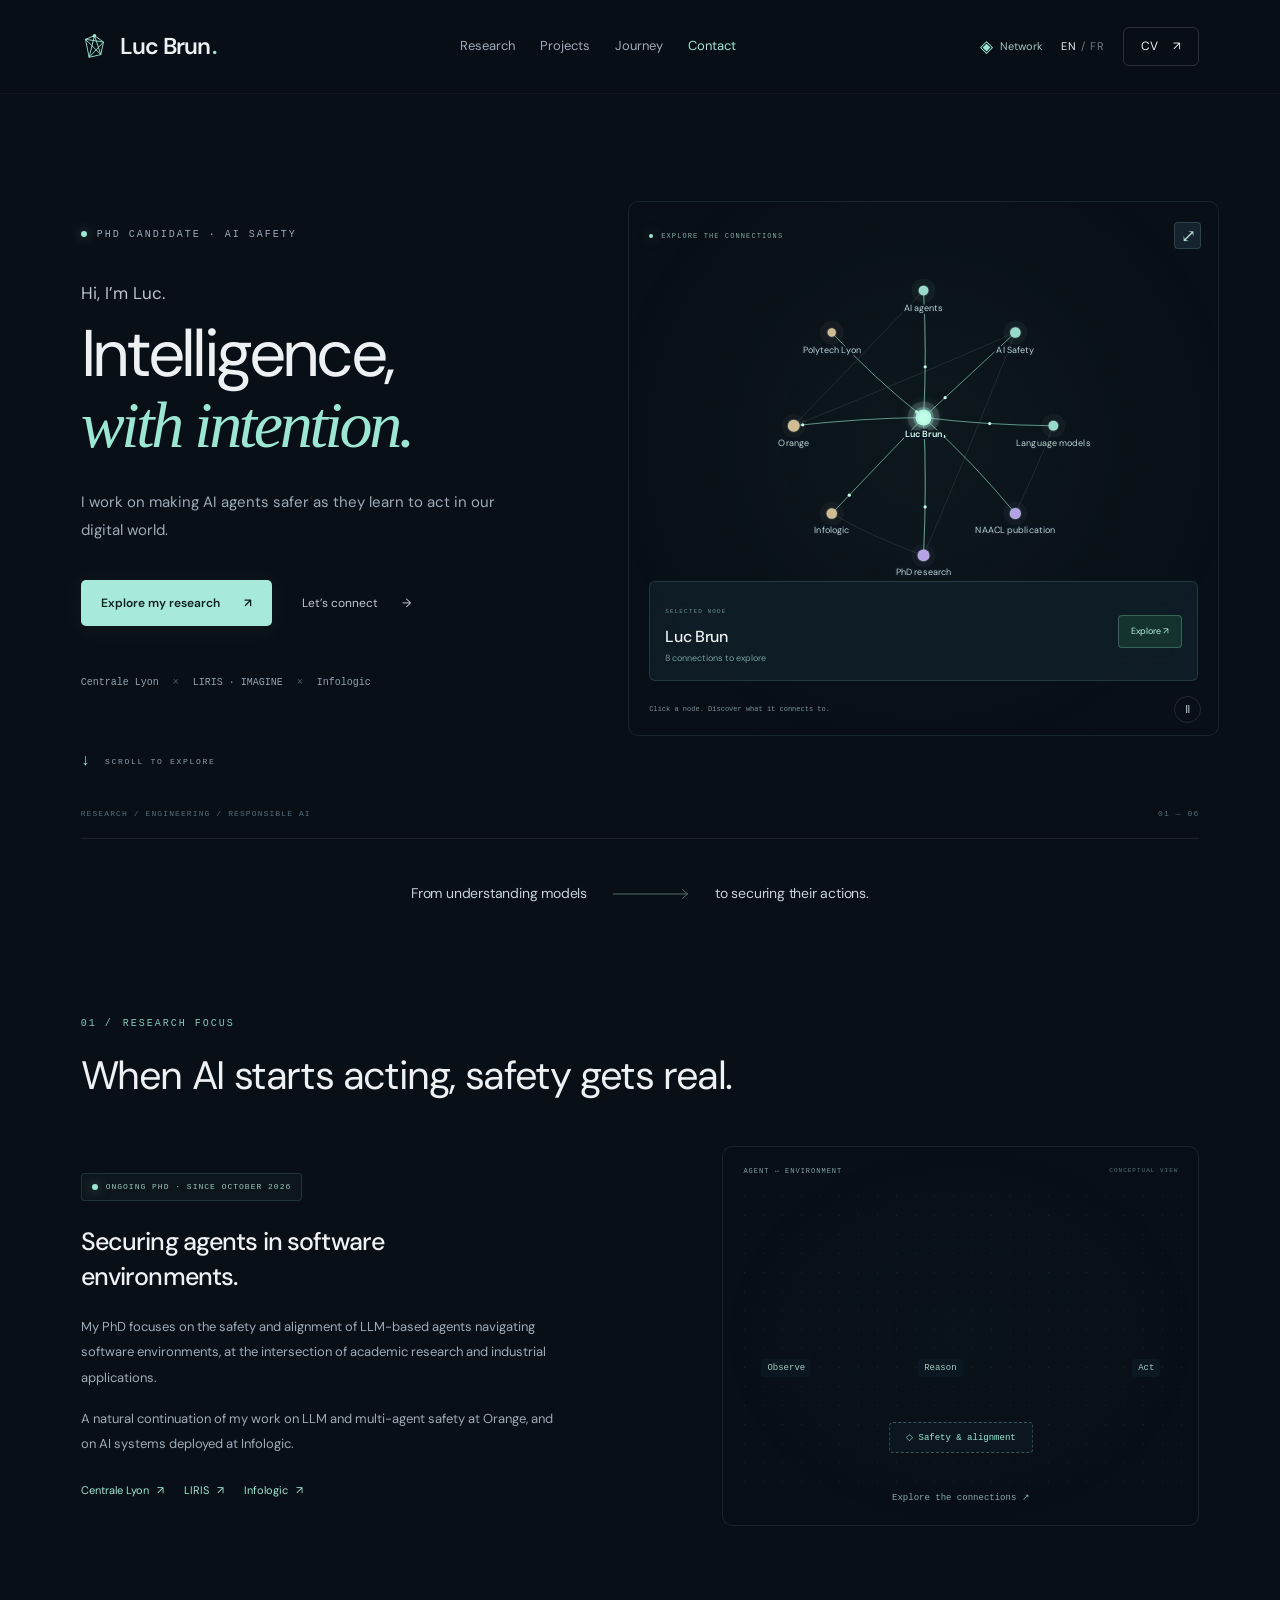
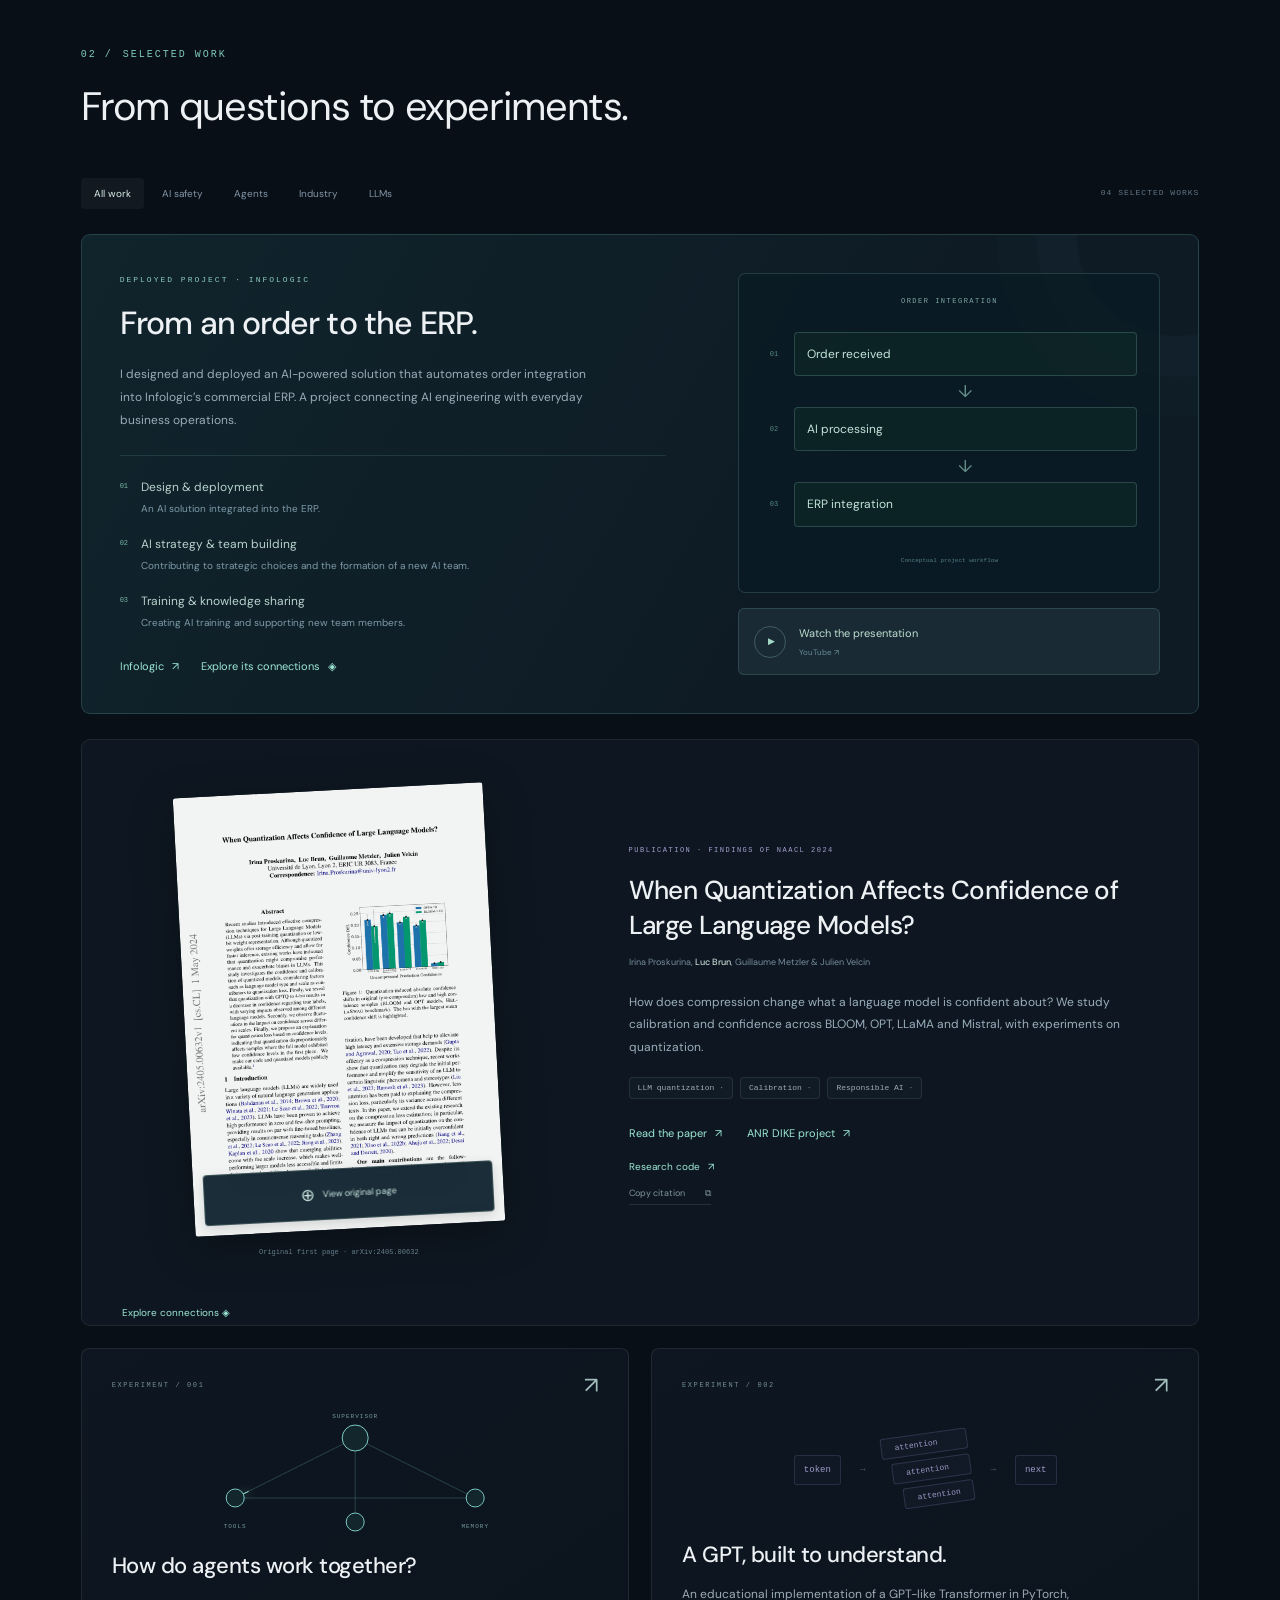
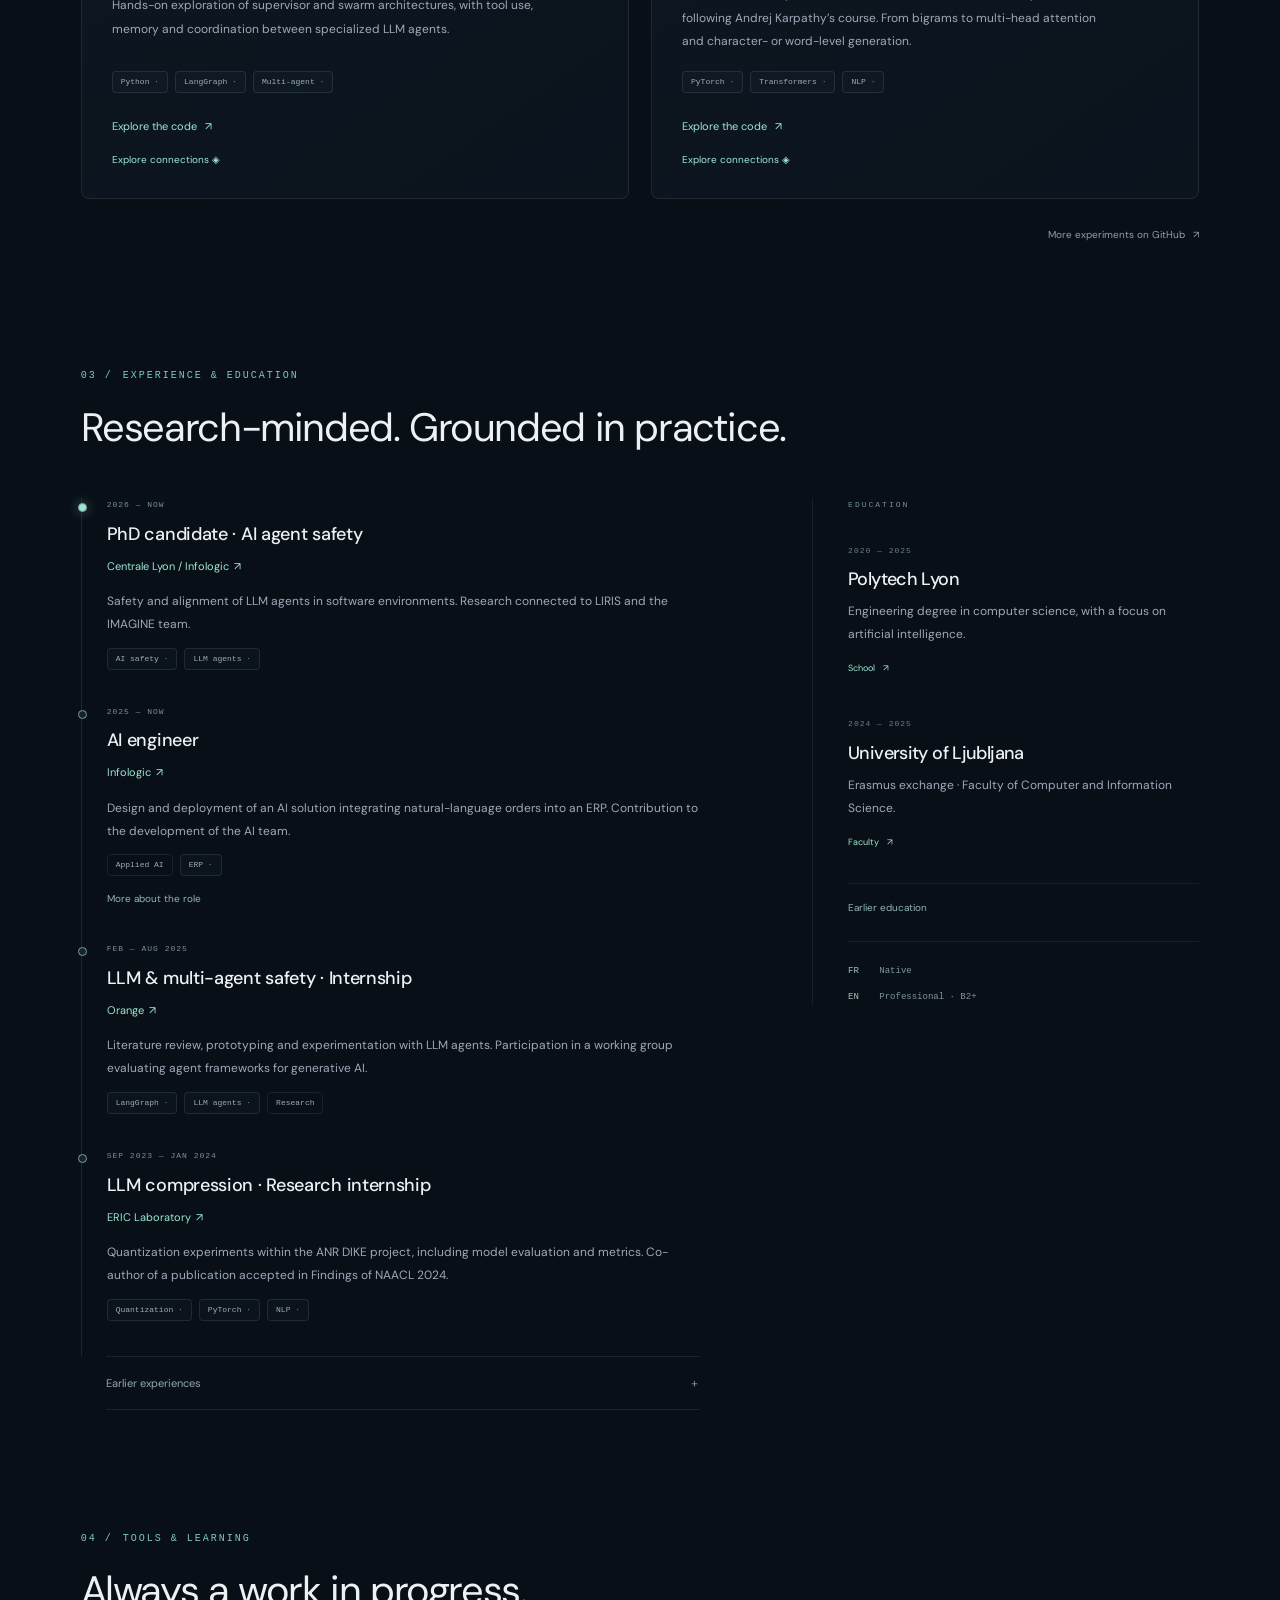
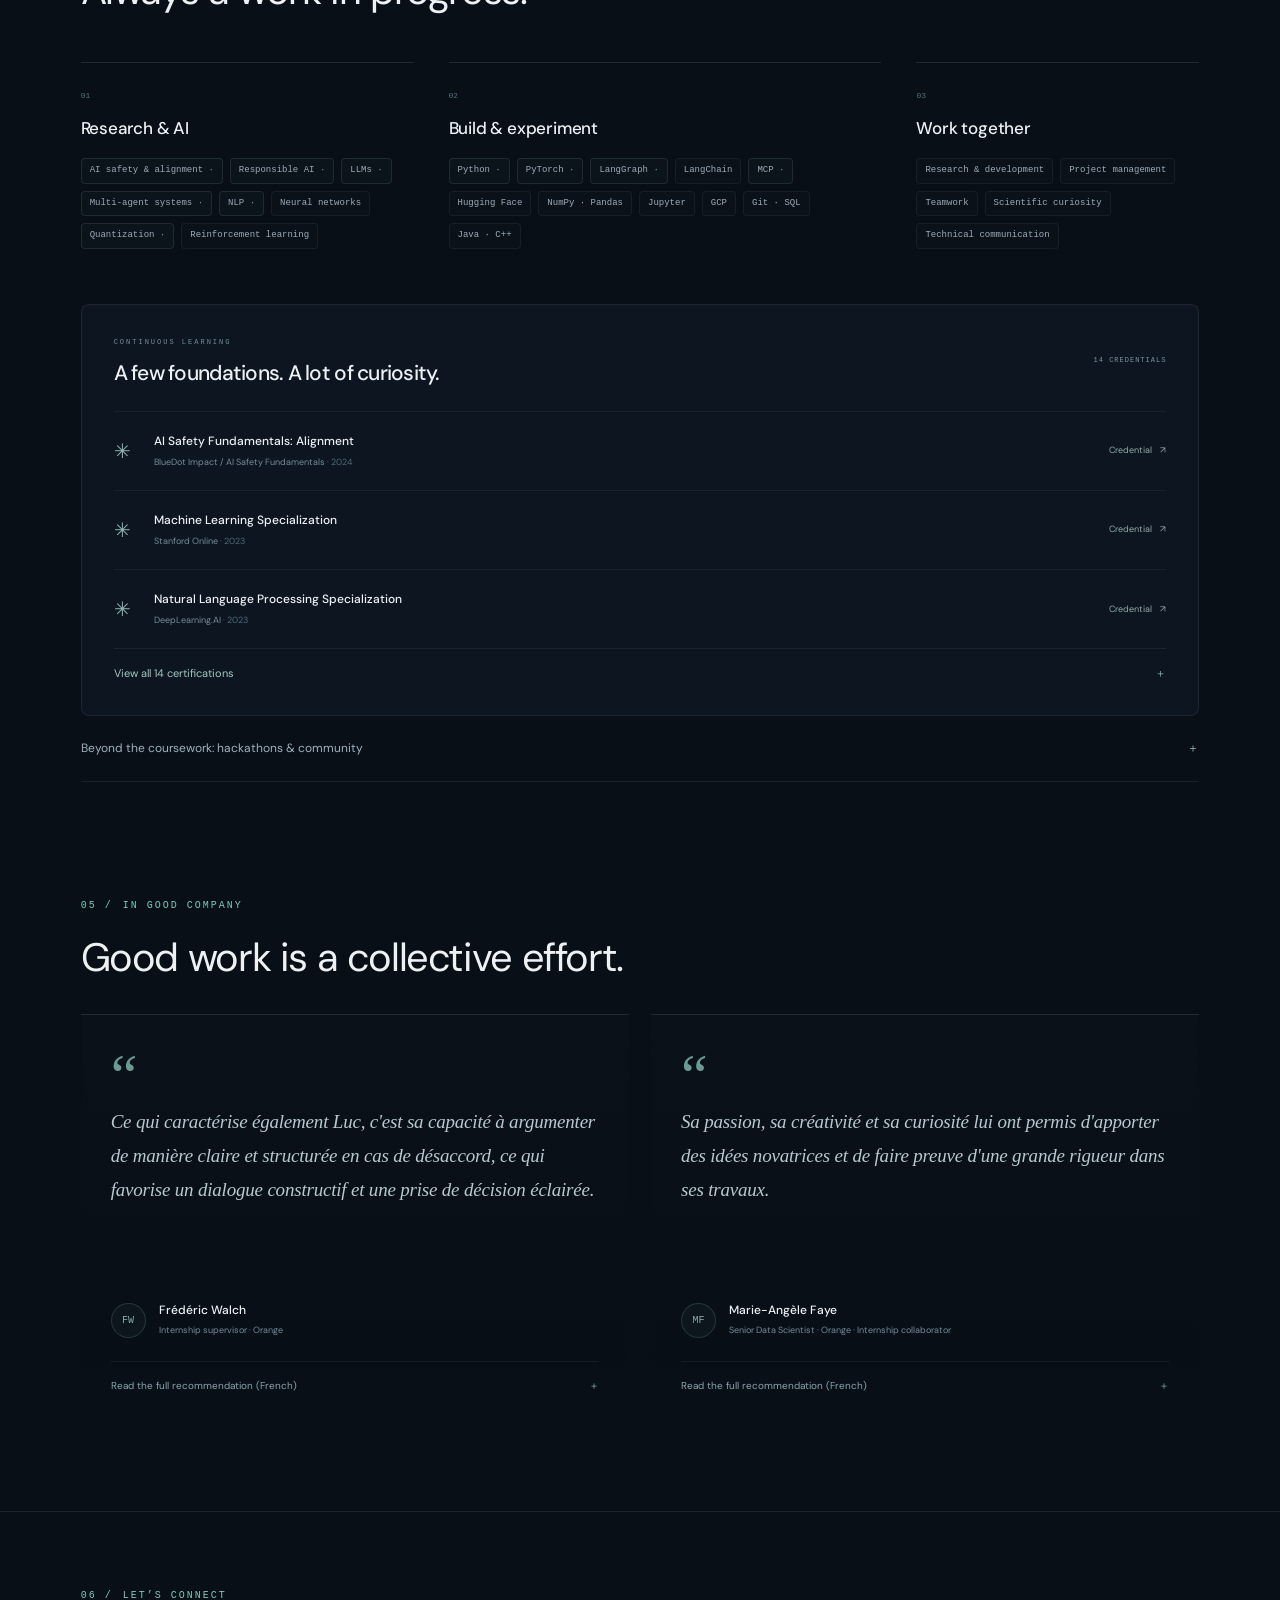
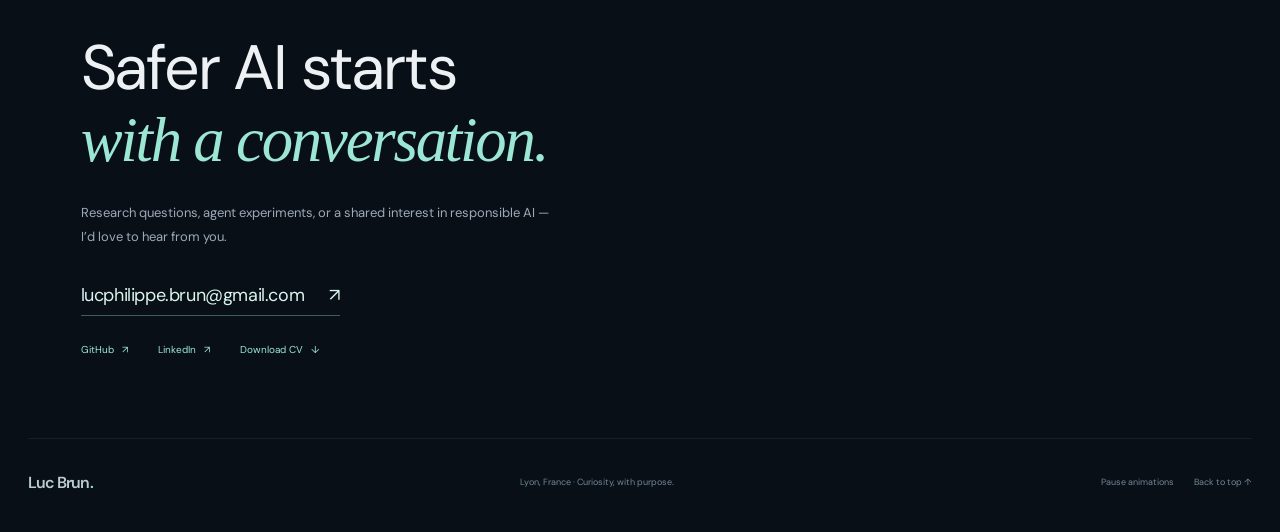
==== index.html @ 39c03dcf "Publish Luc Brun research and CV website" ====
<!doctype html><html lang="en"><head><meta charset="utf-8"><meta name="viewport" content="width=device-width, initial-scale=1"><meta name="theme-color" content="#090f17"><title>Luc Brun — AI Safety & Agent Research</title><meta name="description" content="Luc Brun, PhD candidate working on the safety and alignment of AI agents in software environments. Research, publications, projects and experience."><meta property="og:title" content="Luc Brun — AI Safety & Agent Research"><meta property="og:description" content="Exploring safer AI, from language models to agents acting in software environments."><meta property="og:type" content="website"><link rel="icon" type="image/svg+xml" href="./favicon.svg"><link rel="stylesheet" href="./style.css"><link rel="stylesheet" href="./network.css"><link rel="stylesheet" href="./knowledge.css"><script defer src="./app.js"></script><script defer src="./network.js"></script><script defer src="./knowledge-data.js"></script><script defer src="./knowledge.js"></script><script type="application/ld+json">{"@context":"https://schema.org","@type":"Person","name":"Luc Brun","jobTitle":"PhD candidate in AI agent safety","sameAs":["https://github.com/Luckyluuuc","https://www.linkedin.com/in/luc-brun/"],"email":"mailto:lucphilippe.brun@gmail.com","knowsAbout":["AI safety","Large language models","Multi-agent systems","Quantization"]}</script></head><body><a class="skip" href="#main"><span data-en="Skip to content" data-fr="Aller au contenu">Skip to content</span></a><div class="network-world" aria-hidden="true"><canvas id="network"></canvas></div><div class="reading-progress" aria-hidden="true"></div><header class="header"><a class="wordmark" href="#" aria-label="Luc Brun — home"><svg width="27" height="27" viewBox="0 0 30 30" aria-hidden="true"><path d="M5 7L15 3L25 10L22 24L9 27L5 7L22 24L15 3L9 27L25 10L5 7" fill="none" stroke="currentColor" stroke-width="1"/><circle cx="15" cy="3" r="2" fill="currentColor"/></svg> Luc Brun<span class="wordmark-dot">.</span></a><nav aria-label="Main navigation"><a href="#research"><span data-en="Research" data-fr="Recherche">Research</span></a><a href="#projects"><span data-en="Projects" data-fr="Projets">Projects</span></a><a href="#journey"><span data-en="Journey" data-fr="Parcours">Journey</span></a><a href="#contact"><span data-en="Contact" data-fr="Contact">Contact</span></a></nav><div class="header-actions"><button class="open-network header-network" type="button"><span aria-hidden="true">◈</span><span data-en="Network" data-fr="Réseau">Network</span></button><button id="language" class="language" aria-label="Passer en français">EN <span>/ FR</span></button><a class="small-cta" href="./Luc-Brun-CV.pdf" target="_blank" rel="noopener">CV <span aria-hidden="true">↗</span></a></div></header><main id="main">
<section class="hero" aria-labelledby="hero-title"><div class="hero-copy"><p class="eyebrow"><span class="status-dot"></span><span data-en="PHD CANDIDATE · AI SAFETY" data-fr="DOCTORANT · SÉCURITÉ DE L’IA">PHD CANDIDATE · AI SAFETY</span></p><p class="hero-intro"><span data-en="Hi, I’m Luc." data-fr="Bonjour, moi c’est Luc.">Hi, I’m Luc.</span></p><h1 id="hero-title"><span data-en="Intelligence," data-fr="L’intelligence,">Intelligence,</span><br><em><span data-en="with intention." data-fr="avec intention.">with intention.</span></em></h1><p class="hero-description" data-en="I work on making AI agents safer as they learn to act in our digital world." data-fr="Je travaille à rendre les agents IA plus sûrs lorsqu’ils agissent dans nos environnements numériques.">I work on making AI agents safer as they learn to act in our digital world.</p><div class="hero-buttons"><a class="button primary" href="#research"><span data-en="Explore my research" data-fr="Explorer mes travaux">Explore my research</span> <span aria-hidden="true">↗</span></a><a class="button quiet" href="#contact"><span data-en="Let’s connect" data-fr="Échangeons">Let’s connect</span> <span aria-hidden="true">→</span></a></div><div class="hero-affiliations"><span>Centrale Lyon</span><i>×</i><span>LIRIS · IMAGINE</span><i>×</i><span>Infologic</span></div></div>
<div class="network-stage knowledge-stage"><div class="knowledge-stage-top"><span class="status-dot"></span><span><span data-en="EXPLORE THE CONNECTIONS" data-fr="EXPLOREZ LES CONNEXIONS">EXPLORE THE CONNECTIONS</span></span><button class="open-network" type="button" aria-label="Expand knowledge graph">⤢</button></div><div id="inline-graph" class="knowledge-surface" data-surface="inline"></div><div class="inline-selection"><div><span class="mono"><span data-en="SELECTED NODE" data-fr="NŒUD SÉLECTIONNÉ">SELECTED NODE</span></span><h3 id="inline-node-title">Luc Brun</h3><p id="inline-node-count"></p></div><button class="open-network inline-open" type="button"><span data-en="Explore" data-fr="Explorer">Explore</span> ↗</button></div><div class="network-caption"><span><span data-en="Click a node. Discover what it connects to." data-fr="Cliquez sur un nœud. Découvrez ses connexions.">Click a node. Discover what it connects to.</span></span><button id="motion" type="button" aria-label="Pause animation" aria-pressed="false">Ⅱ</button></div></div><a class="scroll-cue" href="#research"><span aria-hidden="true">↓</span> <span data-en="SCROLL TO EXPLORE" data-fr="DÉFILER POUR EXPLORER">SCROLL TO EXPLORE</span></a><div class="hero-bottom"><span>RESEARCH / ENGINEERING / RESPONSIBLE AI</span><span>01 — 06</span></div></section>
<div class="identity-strip"><span><span data-en="From understanding models" data-fr="Comprendre les modèles">From understanding models</span></span><svg viewBox="0 0 110 20" aria-hidden="true"><path d="M0 10h108m-8-7 8 7-8 7"/></svg><span><span data-en="to securing their actions." data-fr="pour sécuriser leurs actions.">to securing their actions.</span></span></div>
<section id="research" class="section research"><div class="section-head reveal"><div><p class="eyebrow">01 / <span data-en="RESEARCH FOCUS" data-fr="AXE DE RECHERCHE">RESEARCH FOCUS</span></p><h2 data-en="When AI starts acting, safety gets real." data-fr="Quand l’IA agit, sa sécurité devient concrète.">When AI starts acting, safety gets real.</h2></div></div><div class="research-layout"><div class="research-text reveal"><div class="label-pill"><span class="status-dot"></span><span data-en="ONGOING PHD · SINCE OCTOBER 2026" data-fr="THÈSE EN COURS · DEPUIS OCTOBRE 2026">ONGOING PHD · SINCE OCTOBER 2026</span></div><h3 data-en="Securing agents in software environments." data-fr="Sécuriser les agents en environnement logiciel.">Securing agents in software environments.</h3><p data-en="My PhD focuses on the safety and alignment of LLM-based agents navigating software environments, at the intersection of academic research and industrial applications." data-fr="Ma thèse porte sur la sécurisation et l’alignement des agents LLM naviguant dans des environnements logiciels, à l’interface entre recherche académique et applications industrielles.">My PhD focuses on the safety and alignment of LLM-based agents navigating software environments, at the intersection of academic research and industrial applications.</p><p data-en="A natural continuation of my work on LLM and multi-agent safety at Orange, and on AI systems deployed at Infologic." data-fr="Elle prolonge mon travail sur la sécurité des agents et systèmes multi-agents chez Orange, ainsi que sur les solutions IA déployées chez Infologic.">A natural continuation of my work on LLM and multi-agent safety at Orange, and on AI systems deployed at Infologic.</p><div class="research-links"><a class="text-link" href="https://www.ec-lyon.fr/" target="_blank" rel="noopener noreferrer">Centrale Lyon<span aria-hidden="true"> ↗</span></a><a class="text-link" href="https://liris.cnrs.fr/" target="_blank" rel="noopener noreferrer">LIRIS<span aria-hidden="true"> ↗</span></a><a class="text-link" href="https://www.infologic.fr/" target="_blank" rel="noopener noreferrer">Infologic<span aria-hidden="true"> ↗</span></a></div></div><div class="research-network reveal" role="group" aria-label="Research: the relationship between observation, reasoning, action and safety"><div class="research-network-top"><span>AGENT ↔ ENVIRONMENT</span><span data-en="CONCEPTUAL VIEW" data-fr="VUE CONCEPTUELLE">CONCEPTUAL VIEW</span></div><div class="research-net-label net-label-a"><span data-en="Observe" data-fr="Observer">Observe</span></div><div class="research-net-label net-label-b"><span data-en="Reason" data-fr="Raisonner">Reason</span></div><div class="research-net-label net-label-c"><span data-en="Act" data-fr="Agir">Act</span></div><div class="research-net-safety">◇ <span data-en="Safety &amp; alignment" data-fr="Sécurité &amp; alignement">Safety &amp; alignment</span></div><button class="open-network research-explore" type="button"><span data-en="Explore the connections" data-fr="Explorer les connexions">Explore the connections</span> ↗</button></div></div></section>
<section id="projects" class="section works"><div class="section-head reveal"><div><p class="eyebrow">02 / <span data-en="SELECTED WORK" data-fr="TRAVAUX CHOISIS">SELECTED WORK</span></p><h2 data-en="From questions to experiments." data-fr="Des questions aux expériences.">From questions to experiments.</h2></div></div><div class="work-toolbar"><div class="filters" role="group" aria-label="Filter selected work"><button class="filter active" data-filter="all" aria-pressed="true"><span data-en="All work" data-fr="Tout">All work</span></button><button class="filter" data-filter="safety" aria-pressed="false">AI safety</button><button class="filter" data-filter="agents" aria-pressed="false"><span data-en="Agents" data-fr="Agents">Agents</span></button><button class="filter" data-filter="industry" aria-pressed="false"><span data-en="Industry" data-fr="Industrie">Industry</span></button><button class="filter" data-filter="models" aria-pressed="false">LLMs</button></div><span class="mono work-count" aria-live="polite">04 <span data-en="SELECTED WORKS" data-fr="TRAVAUX CHOISIS">SELECTED WORKS</span></span></div><article id="project-infologic" class="industry-feature work-item reveal" data-topics="industry" data-knowledge-node="orders"><div class="industry-copy"><p class="eyebrow"><span data-en="DEPLOYED PROJECT · INFOLOGIC" data-fr="PROJET DÉPLOYÉ · INFOLOGIC">DEPLOYED PROJECT · INFOLOGIC</span></p><h3><span data-en="From an order to the ERP." data-fr="De la commande à l’ERP.">From an order to the ERP.</span></h3><p data-en="I designed and deployed an AI-powered solution that automates order integration into Infologic’s commercial ERP. A project connecting AI engineering with everyday business operations." data-fr="J’ai conçu et déployé une solution d’intégration automatisée de commandes par IA dans l’ERP commercialisé par Infologic. Un projet qui relie ingénierie IA et usages métier concrets.">I designed and deployed an AI-powered solution that automates order integration into Infologic’s commercial ERP. A project connecting AI engineering with everyday business operations.</p><div class="industry-contributions"><div><span>01</span><p><span data-en="Design &amp; deployment" data-fr="Conception &amp; déploiement">Design &amp; deployment</span><small><span data-en="An AI solution integrated into the ERP." data-fr="Une solution IA intégrée à l’ERP.">An AI solution integrated into the ERP.</span></small></p></div><div><span>02</span><p><span data-en="AI strategy &amp; team building" data-fr="Stratégie IA &amp; structuration d’équipe">AI strategy &amp; team building</span><small><span data-en="Contributing to strategic choices and the formation of a new AI team." data-fr="Participation aux choix stratégiques et à la structuration d’une nouvelle équipe IA.">Contributing to strategic choices and the formation of a new AI team.</span></small></p></div><div><span>03</span><p><span data-en="Training &amp; knowledge sharing" data-fr="Formation &amp; transmission">Training &amp; knowledge sharing</span><small><span data-en="Creating AI training and supporting new team members." data-fr="Création de formations IA et accompagnement des nouveaux arrivants.">Creating AI training and supporting new team members.</span></small></p></div></div><div class="work-links"><a class="text-link" href="https://www.infologic.fr/" target="_blank" rel="noopener noreferrer"><span data-en="Infologic" data-fr="Infologic">Infologic</span> ↗</a><button class="text-link knowledge-link" type="button" data-knowledge-node="orders"><span data-en="Explore its connections" data-fr="Explorer ses connexions">Explore its connections</span> ◈</button></div></div><div class="industry-media"><div class="order-flow" aria-label="Conceptual workflow: order, AI processing, ERP"><p class="mono"><span data-en="ORDER INTEGRATION" data-fr="INTÉGRATION DE COMMANDES">ORDER INTEGRATION</span></p><div><span>01</span><strong><span data-en="Order received" data-fr="Commande reçue">Order received</span></strong><i>↓</i><span>02</span><strong><span data-en="AI processing" data-fr="Traitement IA">AI processing</span></strong><i>↓</i><span>03</span><strong><span data-en="ERP integration" data-fr="Intégration ERP">ERP integration</span></strong></div><small><span data-en="Conceptual project workflow" data-fr="Schéma de principe du projet">Conceptual project workflow</span></small></div><a class="industry-video" href="https://youtu.be/15m_qlY7JE4" target="_blank" rel="noopener noreferrer"><span class="video-play" aria-hidden="true">▶</span><div><strong><span data-en="Watch the presentation" data-fr="Voir la présentation">Watch the presentation</span></strong><small>YouTube ↗</small></div></a></div></article><article id="publication" class="publication work-item reveal" data-topics="models safety"><div class="paper-original"><button class="paper-preview" type="button" aria-haspopup="dialog"><img src="./publication-first-page.png" width="1012" height="1432" loading="lazy" alt="Actual first page of When Quantization Affects Confidence of Large Language Models, with title, authors, abstract and Figure 1."><span class="paper-zoom"><span aria-hidden="true">⊕</span> <span data-en="View original page" data-fr="Agrandir la page originale">View original page</span></span></button><p><span data-en="Original first page · arXiv:2405.00632" data-fr="Première page originale · arXiv:2405.00632">Original first page · arXiv:2405.00632</span></p></div><div class="publication-copy"><p class="eyebrow"><span data-en="PUBLICATION · FINDINGS OF NAACL 2024" data-fr="PUBLICATION · FINDINGS OF NAACL 2024">PUBLICATION · FINDINGS OF NAACL 2024</span></p><h3>When Quantization Affects Confidence of Large Language Models?</h3><p class="authors">Irina Proskurina, <strong>Luc Brun</strong>, Guillaume Metzler & Julien Velcin</p><p data-en="How does compression change what a language model is confident about? We study calibration and confidence across BLOOM, OPT, LLaMA and Mistral, with experiments on quantization." data-fr="Comment la compression modifie-t-elle la confiance d’un modèle de langage ? Nous étudions la calibration et la confiance de BLOOM, OPT, LLaMA et Mistral à travers des expériences de quantification.">How does compression change what a language model is confident about? We study calibration and confidence across BLOOM, OPT, LLaMA and Mistral, with experiments on quantization.</p><div class="tags"><span>LLM quantization</span><span>Calibration</span><span>Responsible AI</span></div><div class="work-links"><a class="text-link" href="https://arxiv.org/abs/2405.00632" target="_blank" rel="noopener noreferrer"><span data-en="Read the paper" data-fr="Lire la publication">Read the paper</span><span aria-hidden="true"> ↗</span></a><a class="text-link" href="https://www.anr-dike.fr/" target="_blank" rel="noopener noreferrer"><span data-en="ANR DIKE project" data-fr="Projet ANR DIKE">ANR DIKE project</span><span aria-hidden="true"> ↗</span></a></div><a class="text-link paper-code-link" href="https://github.com/upunaprosk/quantized-lm-confidence" target="_blank" rel="noopener noreferrer"><span data-en="Research code" data-fr="Code de recherche">Research code</span> ↗</a><button class="citation-button" id="copy-citation"><span data-en="Copy citation" data-fr="Copier la référence">Copy citation</span> <span aria-hidden="true">⧉</span></button><span id="citation-status" class="sr-only" aria-live="polite"></span></div></article><div class="project-grid"><article id="project-agents" class="project work-item reveal" data-topics="agents safety"><div class="project-top"><span class="mono">EXPERIMENT / 001</span><span class="project-symbol">↗</span></div><div class="mini-graph" aria-hidden="true"><svg viewBox="0 0 400 145"><path d="M80 95L200 35L320 95M80 95H320M200 35V119"/><path class="graph-pulse" d="M80 95L200 35L320 95"/><circle cx="200" cy="35" r="13"/><circle cx="80" cy="95" r="9"/><circle cx="320" cy="95" r="9"/><circle cx="200" cy="119" r="9"/><text x="200" y="15">SUPERVISOR</text><text x="80" y="125">TOOLS</text><text x="320" y="125">MEMORY</text></svg></div><h3 data-en="How do agents work together?" data-fr="Comment les agents coopèrent-ils ?">How do agents work together?</h3><p data-en="Hands-on exploration of supervisor and swarm architectures, with tool use, memory and coordination between specialized LLM agents." data-fr="Exploration pratique des architectures superviseur et swarm, de l’usage d’outils, de la mémoire et de la coordination entre agents LLM spécialisés.">Hands-on exploration of supervisor and swarm architectures, with tool use, memory and coordination between specialized LLM agents.</p><div class="tags"><span>Python</span><span>LangGraph</span><span>Multi-agent</span></div><a class="text-link" href="https://github.com/Luckyluuuc/multi-agent-langgraph-xp" target="_blank" rel="noopener noreferrer"><span data-en="Explore the code" data-fr="Explorer le code">Explore the code</span><span aria-hidden="true"> ↗</span></a></article><article id="project-gpt" class="project work-item reveal" data-topics="models"><div class="project-top"><span class="mono">EXPERIMENT / 002</span><span class="project-symbol">↗</span></div><div class="token-visual" aria-hidden="true"><span>token</span><i>→</i><div class="attention-stack"><b>attention</b><b>attention</b><b>attention</b></div><i>→</i><span>next</span></div><h3 data-en="A GPT, built to understand." data-fr="Construire un GPT pour comprendre.">A GPT, built to understand.</h3><p data-en="An educational implementation of a GPT-like Transformer in PyTorch, following Andrej Karpathy’s course. From bigrams to multi-head attention and character- or word-level generation." data-fr="Une implémentation pédagogique d’un Transformer de type GPT en PyTorch, à partir du cours d’Andrej Karpathy. Des bigrammes à l’attention multi-têtes et à la génération par caractères ou par mots.">An educational implementation of a GPT-like Transformer in PyTorch, following Andrej Karpathy’s course. From bigrams to multi-head attention and character- or word-level generation.</p><div class="tags"><span>PyTorch</span><span>Transformers</span><span>NLP</span></div><a class="text-link" href="https://github.com/Luckyluuuc/GPTmodel" target="_blank" rel="noopener noreferrer"><span data-en="Explore the code" data-fr="Explorer le code">Explore the code</span><span aria-hidden="true"> ↗</span></a></article></div><p class="more-work"><a class="text-link" href="https://github.com/Luckyluuuc" target="_blank" rel="noopener noreferrer"><span data-en="More experiments on GitHub" data-fr="Autres expérimentations sur GitHub">More experiments on GitHub</span><span aria-hidden="true"> ↗</span></a></p></section>
<section id="journey" class="section journey"><div class="section-head reveal"><div><p class="eyebrow">03 / <span data-en="EXPERIENCE &amp; EDUCATION" data-fr="EXPÉRIENCE &amp; FORMATION">EXPERIENCE &amp; EDUCATION</span></p><h2 data-en="Research-minded. Grounded in practice." data-fr="L’esprit recherche. L’expérience du terrain.">Research-minded. Grounded in practice.</h2></div></div><div class="journey-layout"><div class="timeline"><article id="experience-phd" class="timeline-item reveal"><div class="timeline-date"><span data-en="2026 — NOW" data-fr="2026 — AUJ.">2026 — NOW</span></div><div class="timeline-body"><h3><span data-en="PhD candidate · AI agent safety" data-fr="Doctorant · Sécurité des agents IA">PhD candidate · AI agent safety</span></h3><a class="organization" href="https://www.ec-lyon.fr/" target="_blank" rel="noopener noreferrer">Centrale Lyon / Infologic<span aria-hidden="true"> ↗</span></a><p><span data-en="Safety and alignment of LLM agents in software environments. Research connected to LIRIS and the IMAGINE team." data-fr="Sécurisation et alignement des agents LLM en environnement logiciel. Recherche en lien avec le LIRIS et l’équipe IMAGINE.">Safety and alignment of LLM agents in software environments. Research connected to LIRIS and the IMAGINE team.</span></p><div class="tags"><span>AI safety</span><span>LLM agents</span></div></div></article><article id="experience-infologic" class="timeline-item reveal"><div class="timeline-date"><span data-en="2025 — NOW" data-fr="2025 — AUJ.">2025 — NOW</span></div><div class="timeline-body"><h3><span data-en="AI engineer" data-fr="Ingénieur IA">AI engineer</span></h3><a class="organization" href="https://www.infologic.fr/" target="_blank" rel="noopener noreferrer">Infologic<span aria-hidden="true"> ↗</span></a><p><span data-en="Design and deployment of an AI solution integrating natural-language orders into an ERP. Contribution to the development of the AI team." data-fr="Conception et déploiement d’une solution IA d’intégration de commandes en langage naturel dans un ERP. Contribution à la structuration de l’équipe IA.">Design and deployment of an AI solution integrating natural-language orders into an ERP. Contribution to the development of the AI team.</span></p><div class="tags"><span>Applied AI</span><span>ERP</span></div><details><summary><span data-en="More about the role" data-fr="Détails du poste">More about the role</span></summary><p><span data-en="Participation in strategic AI decisions, creation of internal AI training and onboarding support for new team members." data-fr="Participation aux choix stratégiques en IA, création de formations internes et accompagnement des nouveaux arrivants.">Participation in strategic AI decisions, creation of internal AI training and onboarding support for new team members.</span></p></details></div></article><article id="experience-orange" class="timeline-item reveal"><div class="timeline-date"><span data-en="FEB — AUG 2025" data-fr="FÉV. — AOÛT 2025">FEB — AUG 2025</span></div><div class="timeline-body"><h3><span data-en="LLM &amp; multi-agent safety · Internship" data-fr="Sécurité des LLM et multi-agents · Stage">LLM &amp; multi-agent safety · Internship</span></h3><a class="organization" href="https://www.orange.com/" target="_blank" rel="noopener noreferrer">Orange<span aria-hidden="true"> ↗</span></a><p><span data-en="Literature review, prototyping and experimentation with LLM agents. Participation in a working group evaluating agent frameworks for generative AI." data-fr="Veille scientifique, prototypage et expérimentation sur les agents LLM. Participation à un groupe de travail évaluant les frameworks d’agents pour l’IA générative.">Literature review, prototyping and experimentation with LLM agents. Participation in a working group evaluating agent frameworks for generative AI.</span></p><div class="tags"><span>LangGraph</span><span>LLM agents</span><span>Research</span></div></div></article><article id="experience-eric" class="timeline-item reveal"><div class="timeline-date"><span data-en="SEP 2023 — JAN 2024" data-fr="SEPT. 2023 — JANV. 2024">SEP 2023 — JAN 2024</span></div><div class="timeline-body"><h3><span data-en="LLM compression · Research internship" data-fr="Compression des LLM · Stage de recherche">LLM compression · Research internship</span></h3><a class="organization" href="https://eric.univ-lyon2.fr/" target="_blank" rel="noopener noreferrer">ERIC Laboratory<span aria-hidden="true"> ↗</span></a><p><span data-en="Quantization experiments within the ANR DIKE project, including model evaluation and metrics. Co-author of a publication accepted in Findings of NAACL 2024." data-fr="Expériences de quantification dans le projet ANR DIKE, avec évaluation des modèles et calcul de métriques. Co-auteur d’une publication acceptée dans Findings of NAACL 2024.">Quantization experiments within the ANR DIKE project, including model evaluation and metrics. Co-author of a publication accepted in Findings of NAACL 2024.</span></p><div class="tags"><span>Quantization</span><span>PyTorch</span><span>NLP</span></div></div></article><details class="earlier"><summary><span data-en="Earlier experiences" data-fr="Expériences complémentaires">Earlier experiences</span> <span>＋</span></summary><div class="earlier-content"><h4>LMFA · Centrale Lyon — 2021</h4><p><span data-en="Helped prepare a new practical teaching session for engineering students." data-fr="Aide à la préparation d’un nouveau travail pratique pour les élèves ingénieurs.">Helped prepare a new practical teaching session for engineering students.</span></p><h4>digiSchool — 2018</h4><p><span data-en="Observation internship: software development and digital educational content." data-fr="Stage d’observation : développement logiciel et création de contenus pédagogiques numériques.">Observation internship: software development and digital educational content.</span></p><h4>France 3 — 2017</h4><p><span data-en="Observation of the production of local television news reports." data-fr="Observation de la réalisation de reportages pour le journal télévisé local.">Observation of the production of local television news reports.</span></p></div></details></div><aside class="education reveal"><p class="eyebrow"><span data-en="EDUCATION" data-fr="FORMATION">EDUCATION</span></p><div class="education-item"><span class="mono">2020 — 2025</span><h3>Polytech Lyon</h3><p><span data-en="Engineering degree in computer science, with a focus on artificial intelligence." data-fr="Diplôme d’ingénieur en informatique, spécialisation intelligence artificielle.">Engineering degree in computer science, with a focus on artificial intelligence.</span></p><a class="text-link" href="https://polytech.univ-lyon1.fr/" target="_blank" rel="noopener noreferrer"><span data-en="School" data-fr="École">School</span><span aria-hidden="true"> ↗</span></a></div><div class="education-item"><span class="mono">2024 — 2025</span><h3>University of Ljubljana</h3><p><span data-en="Erasmus exchange · Faculty of Computer and Information Science." data-fr="Échange Erasmus · Faculté d’informatique et des sciences de l’information.">Erasmus exchange · Faculty of Computer and Information Science.</span></p><a class="text-link" href="https://www.fri.uni-lj.si/en" target="_blank" rel="noopener noreferrer"><span data-en="Faculty" data-fr="Faculté">Faculty</span><span aria-hidden="true"> ↗</span></a></div><details><summary><span data-en="Earlier education" data-fr="Formation précédente">Earlier education</span></summary><p><span data-en="Scientific baccalaureate, engineering sciences · European English section. Lycée Germaine Tillion, 2017–2020." data-fr="Baccalauréat scientifique, sciences de l’ingénieur · Section européenne anglais. Lycée Germaine Tillion, 2017–2020.">Scientific baccalaureate, engineering sciences · European English section. Lycée Germaine Tillion, 2017–2020.</span></p></details><div class="languages"><span>FR <b><span data-en="Native" data-fr="Langue maternelle">Native</span></b></span><span>EN <b><span data-en="Professional · B2+" data-fr="Professionnel · B2+">Professional · B2+</span></b></span></div></aside></div></section>
<section id="toolkit" class="section toolkit"><div class="section-head reveal"><div><p class="eyebrow">04 / <span data-en="TOOLS &amp; LEARNING" data-fr="COMPÉTENCES &amp; APPRENTISSAGE">TOOLS &amp; LEARNING</span></p><h2 data-en="Always a work in progress." data-fr="Toujours en exploration.">Always a work in progress.</h2></div></div><div class="skill-groups reveal"><div class="skill-group"><span class="mono">01</span><h3><span data-en="Research &amp; AI" data-fr="Recherche &amp; IA">Research &amp; AI</span></h3><div class="tags"><span>AI safety &amp; alignment</span><span>Responsible AI</span><span>LLMs</span><span>Multi-agent systems</span><span>NLP</span><span>Neural networks</span><span>Quantization</span><span>Reinforcement learning</span></div></div><div class="skill-group"><span class="mono">02</span><h3><span data-en="Build &amp; experiment" data-fr="Développement &amp; expérimentation">Build &amp; experiment</span></h3><div class="tags"><span>Python</span><span>PyTorch</span><span>LangGraph</span><span>LangChain</span><span>MCP</span><span>Hugging Face</span><span>NumPy · Pandas</span><span>Jupyter</span><span>GCP</span><span>Git · SQL</span><span>Java · C++</span></div></div><div class="skill-group"><span class="mono">03</span><h3><span data-en="Work together" data-fr="Travail collectif">Work together</span></h3><div class="tags"><span>Research &amp; development</span><span>Project management</span><span>Teamwork</span><span>Scientific curiosity</span><span>Technical communication</span></div></div></div><div class="certifications reveal"><div class="cert-heading"><div><p class="eyebrow"><span data-en="CONTINUOUS LEARNING" data-fr="FORMATION CONTINUE">CONTINUOUS LEARNING</span></p><h3><span data-en="A few foundations. A lot of curiosity." data-fr="Des bases solides. Beaucoup de curiosité.">A few foundations. A lot of curiosity.</span></h3></div><span class="mono">14 <span data-en="CREDENTIALS" data-fr="CERTIFICATIONS">CREDENTIALS</span></span></div><div id="cert-bluedot" class="cert-row"><span class="cert-icon" aria-hidden="true">✳</span><div><h4>AI Safety Fundamentals: Alignment</h4><p>BlueDot Impact / AI Safety Fundamentals <span>· 2024</span></p></div><a class="text-link" href="https://course.bluedot.org/certification?id=recHPfcS8F6F5Jn37" target="_blank" rel="noopener noreferrer"><span data-en="Credential" data-fr="Justificatif">Credential</span><span aria-hidden="true"> ↗</span></a></div><div id="cert-ml" class="cert-row"><span class="cert-icon" aria-hidden="true">✳</span><div><h4>Machine Learning Specialization</h4><p>Stanford Online <span>· 2023</span></p></div><a class="text-link" href="https://www.coursera.org/account/accomplishments/specialization/JLS97MJ6S86A" target="_blank" rel="noopener noreferrer"><span data-en="Credential" data-fr="Justificatif">Credential</span><span aria-hidden="true"> ↗</span></a></div><div id="cert-nlp" class="cert-row"><span class="cert-icon" aria-hidden="true">✳</span><div><h4>Natural Language Processing Specialization</h4><p>DeepLearning.AI <span>· 2023</span></p></div><a class="text-link" href="https://www.coursera.org/account/accomplishments/specialization/G8S9V3PVWDHX" target="_blank" rel="noopener noreferrer"><span data-en="Credential" data-fr="Justificatif">Credential</span><span aria-hidden="true"> ↗</span></a></div><details class="all-certs"><summary><span data-en="View all 14 certifications" data-fr="Voir les 14 certifications">View all 14 certifications</span> <span>＋</span></summary><div class="cert-row"><span class="cert-icon" aria-hidden="true">✳</span><div><h4>Participation — AI Safety Fundamentals</h4><p>AI Safety Collab by ENAIS <span>· 2024</span></p></div><a class="text-link" href="https://www.linkedin.com/in/luc-brun/details/certifications/" target="_blank" rel="noopener noreferrer"><span data-en="LinkedIn" data-fr="LinkedIn">LinkedIn</span><span aria-hidden="true"> ↗</span></a></div><div class="cert-row"><span class="cert-icon" aria-hidden="true">✳</span><div><h4>Bridging the Gap — Critical Questions for AI</h4><p>Hasso Plattner Institute · Hackathon &amp; Ideathon <span>· 2024</span></p></div><a class="text-link" href="https://www.linkedin.com/in/luc-brun/details/certifications/" target="_blank" rel="noopener noreferrer"><span data-en="LinkedIn" data-fr="LinkedIn">LinkedIn</span><span aria-hidden="true"> ↗</span></a></div><div class="cert-row"><span class="cert-icon" aria-hidden="true">✳</span><div><h4>Unsupervised Learning, Recommenders, Reinforcement Learning</h4><p>Stanford Online <span>· 2023</span></p></div><a class="text-link" href="https://www.coursera.org/account/accomplishments/verify/MGD4BD45SN3M" target="_blank" rel="noopener noreferrer"><span data-en="Credential" data-fr="Justificatif">Credential</span><span aria-hidden="true"> ↗</span></a></div><div class="cert-row"><span class="cert-icon" aria-hidden="true">✳</span><div><h4>Welcome to Game Theory</h4><p>University of Tokyo <span>· 2023</span></p></div><a class="text-link" href="https://www.coursera.org/account/accomplishments/verify/D9FYE24HDHQC" target="_blank" rel="noopener noreferrer"><span data-en="Credential" data-fr="Justificatif">Credential</span><span aria-hidden="true"> ↗</span></a></div><div class="cert-row"><span class="cert-icon" aria-hidden="true">✳</span><div><h4>Natural Language Processing with Attention Models</h4><p>Coursera <span>· 2023</span></p></div><a class="text-link" href="https://www.coursera.org/account/accomplishments/verify/W7X79M6TBZ8D" target="_blank" rel="noopener noreferrer"><span data-en="Credential" data-fr="Justificatif">Credential</span><span aria-hidden="true"> ↗</span></a></div><div class="cert-row"><span class="cert-icon" aria-hidden="true">✳</span><div><h4>Natural Language Processing with Sequence Models</h4><p>Coursera <span>· 2023</span></p></div><a class="text-link" href="https://www.coursera.org/account/accomplishments/verify/DXCYKASZZJFQ" target="_blank" rel="noopener noreferrer"><span data-en="Credential" data-fr="Justificatif">Credential</span><span aria-hidden="true"> ↗</span></a></div><div class="cert-row"><span class="cert-icon" aria-hidden="true">✳</span><div><h4>Natural Language Processing with Classification and Vector Spaces</h4><p>Coursera <span>· 2023</span></p></div><a class="text-link" href="https://www.coursera.org/account/accomplishments/verify/TLZYJMJWUHFF" target="_blank" rel="noopener noreferrer"><span data-en="Credential" data-fr="Justificatif">Credential</span><span aria-hidden="true"> ↗</span></a></div><div class="cert-row"><span class="cert-icon" aria-hidden="true">✳</span><div><h4>Natural Language Processing with Probabilistic Models</h4><p>Coursera <span>· 2023</span></p></div><a class="text-link" href="https://www.coursera.org/account/accomplishments/verify/2FWA97ZS7GCY" target="_blank" rel="noopener noreferrer"><span data-en="Credential" data-fr="Justificatif">Credential</span><span aria-hidden="true"> ↗</span></a></div><div class="cert-row"><span class="cert-icon" aria-hidden="true">✳</span><div><h4>Introduction to TensorFlow for Artificial Intelligence, Machine Learning, and Deep Learning</h4><p>DeepLearning.AI <span>· 2023</span></p></div><a class="text-link" href="https://www.coursera.org/account/accomplishments/verify/845Q2YKRBEKE" target="_blank" rel="noopener noreferrer"><span data-en="Credential" data-fr="Justificatif">Credential</span><span aria-hidden="true"> ↗</span></a></div><div class="cert-row"><span class="cert-icon" aria-hidden="true">✳</span><div><h4>Advanced Learning Algorithms</h4><p>Stanford Online <span>· 2023</span></p></div><a class="text-link" href="https://www.coursera.org/account/accomplishments/verify/R8BZJUZGQEP5" target="_blank" rel="noopener noreferrer"><span data-en="Credential" data-fr="Justificatif">Credential</span><span aria-hidden="true"> ↗</span></a></div><div class="cert-row"><span class="cert-icon" aria-hidden="true">✳</span><div><h4>Supervised Machine Learning: Regression and Classification</h4><p>Stanford Online <span>· 2023</span></p></div><a class="text-link" href="https://www.coursera.org/account/accomplishments/verify/6EQENABFKFZX" target="_blank" rel="noopener noreferrer"><span data-en="Credential" data-fr="Justificatif">Credential</span><span aria-hidden="true"> ↗</span></a></div><p class="cert-note"><span data-en="For participation certificates without a direct public credential URL, links lead to the LinkedIn certification section." data-fr="Pour les certificats de participation sans lien public direct, le lien mène à la section certifications LinkedIn.">For participation certificates without a direct public credential URL, links lead to the LinkedIn certification section.</span></p></details></div><details class="community reveal"><summary><span data-en="Beyond the coursework: hackathons &amp; community" data-fr="Au-delà des cours : hackathons et communauté">Beyond the coursework: hackathons &amp; community</span> <span>＋</span></summary><div class="community-grid"><div><p class="eyebrow">BRUSSELS / 2024</p><h4>Digital Services (H)acked</h4><p><span data-en="A data-focused challenge organized by PEReN and the European Commission. Exploration of RAG techniques using the Jean Zay supercomputer (IDRIS–CNRS)." data-fr="Un défi autour des données organisé par le PEReN et la Commission européenne. Exploration de techniques RAG avec le supercalculateur Jean Zay (IDRIS–CNRS).">A data-focused challenge organized by PEReN and the European Commission. Exploration of RAG techniques using the Jean Zay supercomputer (IDRIS–CNRS).</span></p><a class="text-link" href="https://www.peren.gouv.fr/" target="_blank" rel="noopener noreferrer">PEReN<span aria-hidden="true"> ↗</span></a><a class="text-link" href="https://www.idris.fr/" target="_blank" rel="noopener noreferrer">IDRIS<span aria-hidden="true"> ↗</span></a></div><div><p class="eyebrow">HASSO PLATTNER INSTITUTE / 2024</p><h4>Bridging the Gap — Critical Questions for AI</h4><p><span data-en="Hackathon &amp; ideathon participation. Our team, “Neutral Network”, was among the ten finalist teams." data-fr="Participation au hackathon et ideathon. Notre équipe « Neutral Network » a fait partie des dix équipes finalistes.">Hackathon &amp; ideathon participation. Our team, “Neutral Network”, was among the ten finalist teams.</span></p><a class="text-link" href="https://www.linkedin.com/in/luc-brun/details/certifications/" target="_blank" rel="noopener noreferrer"><span data-en="Participation details" data-fr="Détails de participation">Participation details</span><span aria-hidden="true"> ↗</span></a></div></div></details></section>
<section id="recommendations" class="section recommendations"><div class="section-head reveal"><div><p class="eyebrow">05 / <span data-en="IN GOOD COMPANY" data-fr="REGARDS CROISÉS">IN GOOD COMPANY</span></p><h2 data-en="Good work is a collective effort." data-fr="Le travail se construit ensemble.">Good work is a collective effort.</h2></div></div><article class="testimonial reveal"><span class="quote-mark" aria-hidden="true">“</span><blockquote lang="fr">Ce qui caractérise également Luc, c&#x27;est sa capacité à argumenter de manière claire et structurée en cas de désaccord, ce qui favorise un dialogue constructif et une prise de décision éclairée.</blockquote><div class="testimonial-person"><span class="person-monogram">FW</span><div><h3>Frédéric Walch</h3><p><span data-en="Internship supervisor · Orange" data-fr="Maître de stage · Orange">Internship supervisor · Orange</span></p></div></div><details><summary><span data-en="Read the full recommendation (French)" data-fr="Lire la recommandation complète">Read the full recommendation (French)</span> <span>＋</span></summary><div class="letter" lang="fr"><p>Je me permets de vous adresser cette lettre de recommandation pour Luc Brun, qui a effectué un stage de six mois au sein de notre équipe, stage qui s’est axé sur les agents LLM.</p><p>Durant son stage, l’activité de Luc a débutée par l’étude de l’état de l’art des agents et la mise en œuvre d’un cas d’école « classique » en partant d’une feuille blanche.</p><p>Il a ensuite rejoint un groupe de travail focalisé sur l’expérimentation de tels agents pour définir la politique technique de la mise en œuvre de ces agents autour de l’IA Générative, groupe au sein duquel il a parfaitement su s’intégrer et a pu développer avec succès le prototype attendu.</p><p>Durant cette période, Luc a su faire preuve d&#x27;une grande capacité d&#x27;intégration et de compréhension rapide des enjeux techniques et stratégiques liés à notre domaine, tout en étant force de proposition. Son esprit d&#x27;équipe et sa capacité à collaborer efficacement avec ses collègues ont été particulièrement remarqués et appréciés.</p><p>Ce qui caractérise également Luc, c&#x27;est sa capacité à argumenter de manière claire et structurée en cas de désaccord, ce qui favorise un dialogue constructif et une prise de décision éclairée.</p><p>Enfin, il est de très agréable compagnie, apportant une ambiance positive et dynamique au sein de l&#x27;équipe.</p><p>Je suis convaincu que Luc saura apporter une contribution précieuse à toute organisation qui saura reconnaître ses qualités.</p></div></details></article><article class="testimonial reveal"><span class="quote-mark" aria-hidden="true">“</span><blockquote lang="fr">Sa passion, sa créativité et sa curiosité lui ont permis d&#x27;apporter des idées novatrices et de faire preuve d&#x27;une grande rigueur dans ses travaux.</blockquote><div class="testimonial-person"><span class="person-monogram">MF</span><div><h3>Marie-Angèle Faye</h3><p><span data-en="Senior Data Scientist · Orange · Internship collaborator" data-fr="Senior Data Scientist · Orange · Collaboration pendant le stage">Senior Data Scientist · Orange · Internship collaborator</span></p></div></div><details><summary><span data-en="Read the full recommendation (French)" data-fr="Lire la recommandation complète">Read the full recommendation (French)</span> <span>＋</span></summary><div class="letter" lang="fr"><p>Je souhaite vivement recommander Luc qui a effectué son stage au sein Orange France à DSI/DATA-IA. Lors de cette période, il a activement participé au groupe de travail dédié à l&#x27;expérimentation des frameworks sur les agents, contribuant à définir la politique technique du programme IA Générative d&#x27;Orange France.</p><p>Luc a démontré une grande expertise en développant brillamment le prototype, illustrant à la fois ses compétences techniques et sa capacité à mener à bien des projets innovants. Sa passion, sa créativité et sa curiosité lui ont permis d&#x27;apporter des idées novatrices et de faire preuve d&#x27;une grande rigueur dans ses travaux.</p><p>Son engagement et sa capacité à travailler en équipe ont été des atouts précieux pour notre groupe.</p><p>Je suis convaincu que Luc saura continuer à exceller dans ses futures responsabilités et qu&#x27;il apportera une contribution significative à toute organisation.</p></div></details></article></section><section id="contact" class="section contact"><p class="eyebrow">06 / <span data-en="LET’S CONNECT" data-fr="ÉCHANGEONS">LET’S CONNECT</span></p><h2><span data-en="Safer AI starts" data-fr="Une IA plus sûre">Safer AI starts</span><br><em><span data-en="with a conversation." data-fr="commence par un échange.">with a conversation.</span></em></h2><p><span data-en="Research questions, agent experiments, or a shared interest in responsible AI — I’d love to hear from you." data-fr="Questions de recherche, expérimentations sur les agents ou intérêt commun pour une IA responsable : échangeons.">Research questions, agent experiments, or a shared interest in responsible AI — I’d love to hear from you.</span></p><a class="email-link" href="mailto:lucphilippe.brun@gmail.com">lucphilippe.brun@gmail.com <span aria-hidden="true">↗</span></a><div class="contact-links"><a class="text-link" href="https://github.com/Luckyluuuc" target="_blank" rel="noopener noreferrer">GitHub<span aria-hidden="true"> ↗</span></a><a class="text-link" href="https://www.linkedin.com/in/luc-brun/" target="_blank" rel="noopener noreferrer">LinkedIn<span aria-hidden="true"> ↗</span></a><a class="text-link" href="./Luc-Brun-CV.pdf" target="_blank" rel="noopener"><span data-en="Download CV" data-fr="Télécharger le CV">Download CV</span> <span aria-hidden="true">↓</span></a></div><div class="contact-network-anchor" aria-hidden="true"></div></section></main><nav class="neural-rail" aria-label="Section navigation"><a href="#research" data-section="research"><span class="rail-dot"></span><span class="rail-label"><b>01</b> <span data-en="Research" data-fr="Recherche">Research</span></span></a><a href="#projects" data-section="projects"><span class="rail-dot"></span><span class="rail-label"><b>02</b> <span data-en="Work" data-fr="Travaux">Work</span></span></a><a href="#journey" data-section="journey"><span class="rail-dot"></span><span class="rail-label"><b>03</b> <span data-en="Journey" data-fr="Parcours">Journey</span></span></a><a href="#toolkit" data-section="toolkit"><span class="rail-dot"></span><span class="rail-label"><b>04</b> <span data-en="Learning" data-fr="Apprentissage">Learning</span></span></a><a href="#recommendations" data-section="recommendations"><span class="rail-dot"></span><span class="rail-label"><b>05</b> <span data-en="People" data-fr="Recommandations">People</span></span></a><a href="#contact" data-section="contact"><span class="rail-dot"></span><span class="rail-label"><b>06</b> <span data-en="Connect" data-fr="Contact">Connect</span></span></a><button class="open-network rail-explore" type="button" aria-label="Explore the network">◈</button></nav><button class="open-network floating-network" type="button"><span aria-hidden="true">◈</span><span data-en="Explore the network" data-fr="Explorer le réseau">Explore the network</span></button><dialog id="network-dialog" aria-labelledby="network-title"><div class="explorer-shell"><div class="explorer-top"><div><p class="eyebrow">LUC BRUN / <span data-en="KNOWLEDGE GRAPH" data-fr="GRAPHE DE CONNAISSANCES">KNOWLEDGE GRAPH</span></p><h2 id="network-title"><span data-en="One connection leads to another." data-fr="Une connexion en révèle une autre.">One connection leads to another.</span></h2></div><div class="explorer-controls"><button id="map-motion" type="button" aria-label="Pause animation" aria-pressed="false">Ⅱ</button><button class="dialog-close" type="button" data-close="network-dialog" aria-label="Close">×</button></div></div><div class="knowledge-toolbar"><div class="graph-view-switch" role="group" aria-label="Graph view"><button type="button" id="graph-local" aria-pressed="true"><span data-en="Neighbourhood" data-fr="Voisinage">Neighbourhood</span></button><button type="button" id="graph-global" aria-pressed="false"><span data-en="Whole graph" data-fr="Tout le graphe">Whole graph</span></button></div><div class="graph-search"><label for="graph-search" class="sr-only"><span data-en="Find a node" data-fr="Rechercher un nœud">Find a node</span></label><input id="graph-search" type="search" autocomplete="off" placeholder="Find a node…" aria-controls="graph-results"><div id="graph-results" hidden></div></div><div class="graph-tools"><button id="graph-back" type="button" aria-label="Previous node">←</button><button id="graph-zoom-out" type="button" aria-label="Zoom out">−</button><button id="graph-zoom-in" type="button" aria-label="Zoom in">+</button><button id="reset-map" type="button" aria-label="Reset graph">⤢</button></div></div><div class="graph-trail" id="graph-trail" aria-label="Exploration trail"></div><div class="explorer-layout"><div class="explorer-map"><div id="full-graph" class="knowledge-surface" data-surface="full"></div><div class="graph-legend"><span><i></i><span data-en="Research" data-fr="Recherche">Research</span></span><span><i></i><span data-en="Work" data-fr="Travaux">Work</span></span><span><i></i><span data-en="Skills" data-fr="Compétences">Skills</span></span><span><i></i><span data-en="People &amp; places" data-fr="Personnes &amp; lieux">People &amp; places</span></span></div><span class="graph-hint"><span data-en="Click to explore · Drag to move · Scroll to zoom" data-fr="Cliquez pour explorer · Glissez pour déplacer · Défilez pour zoomer">Click to explore · Drag to move · Scroll to zoom</span></span></div><aside class="explorer-panel"><div id="graph-status" class="sr-only" aria-live="polite" aria-atomic="true"></div><div class="panel-index mono"></div><h3 id="node-title"></h3><p id="node-description"></p><div id="node-connections"></div><a id="node-visit" class="button primary" href="#main"><span data-en="Read on the page" data-fr="Lire dans la page">Read on the page</span> ↗</a></aside></div></div></dialog><dialog id="paper-dialog" aria-labelledby="paper-dialog-title"><div class="paper-dialog-top"><div><p class="eyebrow">ARXIV:2405.00632</p><h2 id="paper-dialog-title"><span data-en="The original publication." data-fr="La publication originale.">The original publication.</span></h2></div><button class="dialog-close" type="button" data-close="paper-dialog" aria-label="Close publication">×</button></div><div class="paper-dialog-scroll"><img src="./publication-first-page.png" width="1012" height="1432" alt="First page of the original research paper"></div><div class="paper-dialog-links"><a href="https://arxiv.org/pdf/2405.00632" target="_blank" rel="noopener noreferrer"><span data-en="Read the complete PDF" data-fr="Lire le PDF complet">Read the complete PDF</span> ↗</a><a href="https://github.com/upunaprosk/quantized-lm-confidence" target="_blank" rel="noopener noreferrer"><span data-en="Research code" data-fr="Code de recherche">Research code</span> ↗</a></div></dialog><footer><a class="wordmark" href="#">Luc Brun<span class="wordmark-dot">.</span></a><span>Lyon, France · <span data-en="Curiosity, with purpose." data-fr="La curiosité, avec une intention.">Curiosity, with purpose.</span></span><div><button id="footer-motion" type="button"><span data-en="Pause animations" data-fr="Mettre les animations en pause">Pause animations</span></button><a href="#"><span data-en="Back to top" data-fr="Retour en haut">Back to top</span> ↑</a></div></footer><noscript><div class="noscript-note">This site works without JavaScript. Interactive filters and the French translation require JavaScript.</div></noscript></body></html>
---- style.css ----
@font-face{font-family:DM Sans;src:url("./dm-sans-400.ttf") format("truetype");font-style:normal;font-weight:400;font-display:swap}@font-face{font-family:DM Sans;src:url("./dm-sans-500.ttf") format("truetype");font-style:normal;font-weight:500;font-display:swap}@font-face{font-family:DM Sans;src:url("./dm-sans-600.ttf") format("truetype");font-style:normal;font-weight:600;font-display:swap}*{box-sizing:border-box}html{scroll-behavior:smooth;scroll-padding-top:100px}body{margin:0;background:#090f17;color:#edf1f4;font-family:'DM Sans','Segoe UI',Arial,sans-serif;font-size:15px;line-height:1.7;-webkit-font-smoothing:antialiased}::selection{background:#9ce7d4;color:#09131c}a{color:inherit;text-decoration:none}button{font:inherit;color:inherit;cursor:pointer}button,a,summary{-webkit-tap-highlight-color:transparent}button{border:0}a:focus-visible,button:focus-visible,summary:focus-visible{outline:2px solid #a0eddb;outline-offset:6px;border-radius:3px}button:disabled{cursor:default}h1,h2,h3,h4,p{margin:0}h1,h2,h3,h4{line-height:1.18;letter-spacing:-.035em;font-weight:500}p{color:#9caab8}em{font-style:normal;color:#9ce7d4}svg{display:block}section{scroll-margin-top:20px}.mono,.eyebrow,.tags,.hero-affiliations,.network-node,.network-caption,.hero-bottom,.scroll-cue,.label-pill,.diagram-top,.diagram-footer,.paper-meta,.paper-authors,.chart-x,.chart-y,.timeline-date,.window-dots,.languages{font-family:'SFMono-Regular',Consolas,'Liberation Mono',monospace}.sr-only{position:absolute;width:1px;height:1px;padding:0;margin:-1px;overflow:hidden;clip:rect(0,0,0,0);white-space:nowrap;border:0}.skip{position:fixed;top:-100px;left:20px;background:#9ce7d4;color:#0a1119;padding:12px 20px;z-index:100}.skip:focus{top:12px}.reading-progress{position:fixed;top:0;left:0;height:2px;background:#9ce7d4;width:0;z-index:50}.header{height:94px;padding:0 6.3%;border-bottom:1px solid #ffffff0c;display:flex;align-items:center;justify-content:space-between;background:#090f17e8;backdrop-filter:blur(18px);position:sticky;top:0;z-index:30}.wordmark{display:flex;align-items:center;gap:12px;font-size:23px;letter-spacing:-1px;font-weight:600;white-space:nowrap}.wordmark svg{color:#9ce7d4}.wordmark-dot{color:#9ce7d4;margin-left:-10px}.header nav{display:flex;gap:32px}.header nav a{color:#9daab7;font-size:13px;transition:color .2s}.header nav a:hover,.header nav a.current{color:#9ce7d4}.header-actions{display:flex;gap:24px;align-items:center}.language{font-size:11px;padding:8px 0;background:none;letter-spacing:1px}.language span{color:#6d7c8b}.small-cta{font-size:12px;border:1px solid #ffffff25;border-radius:6px;padding:8px 17px;display:flex;gap:15px}.small-cta:hover{border-color:#9ce7d4}.hero{min-height:745px;max-width:1600px;margin:auto;position:relative;padding:104px 6.3% 100px;display:grid;grid-template-columns:1.03fr 1fr;align-items:center;overflow:hidden}.hero:before{content:'';position:absolute;inset:0;pointer-events:none;background-image:radial-gradient(#cbdce11b .6px,transparent .6px);background-size:28px 28px;mask-image:linear-gradient(to right,transparent 10%,#000 90%)}.hero-copy{position:relative;z-index:2;padding-bottom:20px}.eyebrow{font-size:10px;letter-spacing:2px;color:#9baab8;font-weight:400;display:flex;align-items:center;gap:10px}.status-dot{display:inline-block;width:6px;height:6px;border-radius:50%;background:#9ce7d4;box-shadow:0 0 12px #9ce7d480;flex-shrink:0}.hero-intro{margin:36px 0 10px;font-size:17px;color:#bac4cd}.hero h1{font-size:clamp(52px,5.15vw,78px);line-height:1.08;letter-spacing:-.055em;font-weight:400;max-width:750px}.hero h1 em{display:inline-block;font-family:Georgia,'Times New Roman',serif;font-weight:400;font-style:italic;letter-spacing:-.05em}.hero-description{max-width:420px;font-size:15px;line-height:1.9;margin-top:28px}.hero-buttons{display:flex;align-items:center;gap:14px;margin-top:35px}.button{display:inline-flex;align-items:center;justify-content:center;gap:24px;padding:13px 20px;font-size:12px;border-radius:5px;transition:transform .2s,background .2s}.button:hover{transform:translateY(-3px)}.primary{background:#a7eadb;color:#0c201e;font-weight:600;box-shadow:0 3px 25px #9ce7d410}.primary:hover{background:#c1f4e8}.quiet{padding-left:16px;color:#bec7cf}.quiet:hover{background:#ffffff08}.hero-affiliations{margin-top:48px;display:flex;align-items:center;gap:14px;color:#91a1af;font-size:10px}.hero-affiliations i{font-style:normal;color:#48606a}.network-stage{height:490px;position:relative;min-width:0;align-self:center;margin-left:-45px;margin-right:-32px}.network-stage:before{content:'';position:absolute;inset:0;background:radial-gradient(ellipse at 50% 50%,#428c8417,transparent 65%);pointer-events:none}#network{width:100%;height:100%;display:block;position:relative;z-index:1}.network-coordinates{position:absolute;top:-26px;right:12px;font:8px/1.8 Consolas,monospace;color:#69818a;letter-spacing:1.6px}.network-orbit{position:absolute;width:86%;height:44%;left:7%;top:29%;border:1px solid #9ce7d418;transform:rotate(-28deg);border-radius:50%;pointer-events:none}.network-orbit:before{content:'';position:absolute;inset:-32% 17%;border:1px solid #9ce7d40b;border-radius:50%}.network-node{position:absolute;z-index:3;font-size:8px;letter-spacing:1px;display:flex;align-items:center;gap:8px;padding:9px 10px;background:#0c151ee6;border:1px solid #688f9638;border-radius:4px;transition:color .2s,border-color .2s,transform .2s;white-space:nowrap}.network-node:hover,.network-node:focus-visible{color:#9ce7d4;border-color:#9ce7d4;transform:translateY(-3px)}.node-dot{height:5px;width:5px;border-radius:50%;background:#9ce7d4;box-shadow:0 0 8px #9ce7d4}.node-safety{top:21%;left:12%}.node-agents{top:56%;right:0}.node-agents .node-dot{background:#b7aff2}.node-models{bottom:13%;left:13%}.network-caption{position:absolute;bottom:-24px;left:6%;right:0;display:flex;align-items:center;gap:9px;font-size:8px;color:#7b919d;letter-spacing:.4px;z-index:3}.network-caption .status-dot{width:4px;height:4px}.network-caption button{margin-left:auto;background:none;border:1px solid #ffffff1c;border-radius:50%;width:27px;height:27px;font:11px Arial;display:grid;place-items:center;color:#a5bdc5}.scroll-cue{position:absolute;bottom:64px;left:6.3%;font-size:8px;color:#8ea0ad;letter-spacing:1.7px;display:flex;align-items:center;gap:13px}.scroll-cue>span:first-child{color:#9ce7d4;font-size:16px;animation:scroll-bob 2.5s ease-in-out infinite}.hero-bottom{position:absolute;bottom:0;left:6.3%;right:6.3%;display:flex;justify-content:space-between;border-bottom:1px solid #ffffff16;padding-bottom:17px;font-size:8px;letter-spacing:1.1px;color:#576d7c}.identity-strip{display:flex;gap:26px;justify-content:center;align-items:center;max-width:1400px;margin:0 auto;padding:43px 6.3% 9px;font-size:14px;color:#8b9ca9;letter-spacing:-.2px}.identity-strip span:last-child{color:#c5d1d8}.identity-strip svg{width:76px;height:20px;stroke:#73998e;fill:none;stroke-width:1}.section{max-width:1400px;margin:0 auto;padding:100px 6.3% 0}.section-head{margin-bottom:46px}.section-head .eyebrow{margin-bottom:20px;color:#7dc9b9}.section h2{font-size:clamp(28px,3.1vw,44px);max-width:820px;line-height:1.22;font-weight:400}.research-layout{display:grid;grid-template-columns:1fr .9fr;gap:10%;align-items:center}.research-text h3{font-size:25px;line-height:1.4;max-width:390px;margin:23px 0 20px}.research-text p{font-size:13px;line-height:1.95;margin-bottom:16px;max-width:480px}.label-pill{font-size:8px;letter-spacing:1px;display:inline-flex;gap:8px;align-items:center;padding:6px 10px;background:#9ce7d408;color:#98c8bc;border:1px solid #9ce7d424;border-radius:4px}.research-links{display:flex;gap:20px;flex-wrap:wrap;margin-top:24px}.text-link{display:inline-flex;align-items:center;gap:8px;font-size:11px;color:#9ce7d4;transition:color .2s}.text-link:hover{color:#effffb}.text-link>span[aria-hidden]{transition:transform .2s}.text-link:hover>span[aria-hidden]{transform:translate(2px,-2px)}.agent-diagram{border:1px solid #ffffff14;border-radius:9px;background:linear-gradient(145deg,#101b25,#0c131c);padding:23px 27px;box-shadow:0 20px 80px #00000013}.diagram-top{display:flex;justify-content:space-between;gap:12px;font-size:7px;color:#b5c5cd;letter-spacing:1px;border-bottom:1px solid #ffffff0d;padding-bottom:16px}.diagram-live{color:#63817b}.diagram-environment{border:1px solid #90a9b430;border-radius:5px;position:relative;padding:13px 17px 18px;margin:24px 25px 0;font-size:9px;color:#8da1ac}.window-dots{font-size:5px;letter-spacing:3px;color:#5d7580;display:block;margin-bottom:8px}.code-lines{display:grid;gap:6px;margin-top:13px}.code-lines i{height:3px;background:#829fa633;border-radius:4px;width:83%}.code-lines i:nth-child(2){width:62%;background:#9ce7d443}.code-lines i:last-child{width:72%}.diagram-path{display:flex;justify-content:space-around;font:8px Consolas,monospace;color:#7db7ac;padding:15px 0}.diagram-agent{margin:0 25px;border:1px solid #98dfd13b;border-radius:5px;background:#9ce7d405;text-align:center;padding:16px}.diagram-agent>.mono{font-size:7px;letter-spacing:2px;color:#88c5b8}.agent-core{font-size:15px;margin:9px 0 13px;letter-spacing:-.3px}.safety-boundary{border:1px dashed #9ce7d459;border-radius:3px;padding:7px;font:8px Consolas,monospace;color:#9ce7d4}.safety-boundary>span:first-child{margin-right:6px}.diagram-footer{text-align:center;color:#607a87;font-size:7px;margin-top:20px}.works{padding-top:120px}.work-toolbar{display:flex;justify-content:space-between;align-items:center;margin-bottom:25px}.filters{display:flex;gap:5px;flex-wrap:wrap}.filter{background:none;padding:7px 13px;font-size:10px;border-radius:4px;color:#8295a6;transition:background .2s,color .2s}.filter:hover{color:#d2dfdf}.filter.active{background:#ffffff0b;color:#d6e9e5}.work-count{color:#607785;font-size:8px;letter-spacing:1px}.publication{display:grid;grid-template-columns:.85fr 1fr;gap:7%;padding:40px;background:#0e1721;border:1px solid #ffffff13;border-radius:9px;overflow:hidden}.paper-visual{background:radial-gradient(ellipse at 50% 70%,#243b3b 0%,#142229 40%,#0d151e 80%);border-radius:4px;display:grid;place-items:center;min-height:390px;overflow:hidden;position:relative}.paper-visual:before{content:'';position:absolute;inset:0;background-image:linear-gradient(#ffffff04 1px,transparent 1px),linear-gradient(90deg,#ffffff04 1px,transparent 1px);background-size:24px 24px}.paper-sheet{background:#14212c;border:1px solid #66818b4a;width:79%;max-width:290px;padding:25px 24px 18px;transform:rotate(-6deg);box-shadow:16px 23px 40px #0005;transition:transform .6s}.publication:hover .paper-sheet{transform:rotate(-3deg) translateY(-4px)}.paper-meta{font-size:5px;color:#9ce7d4;letter-spacing:1.3px}.paper-visual-title{font-family:Georgia,serif;font-size:24px;line-height:1.22;color:#d6e2df;margin:21px 0 16px;letter-spacing:-.7px}.paper-authors{font-size:4px;color:#8aa1ab;letter-spacing:.6px;border-top:1px solid #ffffff1c;padding-top:9px}.chart{position:relative;padding:24px 2px 2px 9px}.chart svg{width:100%;height:auto;overflow:visible}.chart-y{position:absolute;transform:rotate(-90deg);font-size:4px;letter-spacing:1px;top:55%;left:-27px;color:#7d969e}.chart-x{font-size:4px;letter-spacing:.6px;color:#7d969e;display:block;text-align:center;margin-top:9px}.chart-grid{stroke:#8da4a72c;stroke-width:1;fill:none}.chart-line-a{stroke:#94e3d6;stroke-width:2;fill:none}.chart-line-b{stroke:#ada2e3;stroke-width:2;fill:none;stroke-dasharray:4 4}.publication-copy{padding:8px 0;align-self:center}.publication-copy .eyebrow{font-size:8px;color:#a5a0cf;letter-spacing:1.5px}.publication h3{font-size:27px;line-height:1.35;margin:16px 0 11px;letter-spacing:-.6px}.authors{font-size:9px!important;color:#758b9b!important;line-height:1.8!important;margin-bottom:20px!important}.authors strong{font-weight:500;color:#c6dbd5}.publication-copy p{font-size:12px;line-height:1.9;color:#9aaebc}.tags{display:flex;flex-wrap:wrap;gap:7px;margin-top:18px}.tags span{display:inline-block;border:1px solid #a3bdc11b;border-radius:4px;font-size:8px;padding:4px 8px;color:#9dabb9;line-height:1.5}.work-links{display:flex;gap:25px;flex-wrap:wrap;margin-top:25px}.citation-button{background:none;border-bottom:1px solid #6b7f863b;padding:0 0 3px;font-size:9px;color:#7e949f;margin-top:19px;display:flex;gap:20px}.citation-button:hover{color:#d6e9e5}.project-grid{display:grid;grid-template-columns:1fr 1fr;gap:22px;margin-top:22px}.project{padding:25px 30px 30px;border:1px solid #ffffff15;background:linear-gradient(145deg,#0e1721,#0b131d);border-radius:8px;transition:border-color .25s,transform .25s;display:flex;flex-direction:column}.project:hover{border-color:#9ce7d451;transform:translateY(-3px)}.project-top{display:flex;justify-content:space-between;align-items:center;color:#718b98}.project-top .mono{font-size:7px;letter-spacing:1.6px}.project-symbol{color:#a1bcb9;font-size:23px;line-height:1}.mini-graph{height:145px;margin:6px 0 5px}.mini-graph svg{width:100%;height:100%;overflow:visible}.mini-graph path{stroke:#7dc5be3f;fill:none;stroke-width:1}.mini-graph .graph-pulse{stroke:#9ce7d4;stroke-dasharray:15 280;animation:signal-flow 6s linear infinite;filter:drop-shadow(0 0 4px #9ce7d4)}.mini-graph circle{stroke:#7bc8c3;stroke-width:1;fill:#12262b}.mini-graph text{font:6px Consolas,monospace;letter-spacing:1px;text-anchor:middle;fill:#779a9f}.project h3{font-size:22px;margin-bottom:15px;letter-spacing:-.5px}.project p{font-size:12px;line-height:1.95;max-width:430px}.project .text-link{margin-top:24px;align-self:flex-start}.project .tags{margin-top:auto;padding-top:18px}.token-visual{height:145px;display:flex;align-items:center;justify-content:center;gap:19px;font:9px Consolas,monospace;color:#9e9ac8}.token-visual>span{border:1px solid #8b86b836;padding:9px;border-radius:3px;background:#a899ee05}.token-visual>i{font-style:normal;color:#516878}.attention-stack{display:flex;flex-direction:column;gap:5px;transform:rotate(-8deg)}.attention-stack b{font-size:8px;font-weight:400;padding:5px 13px;border:1px solid #a49adb33;border-radius:3px;background:#a49adb08;animation:attention-glow 6s ease-in-out infinite}.attention-stack b:nth-child(2){animation-delay:1s;margin-left:8px}.attention-stack b:nth-child(3){animation-delay:2s;margin-left:16px}.more-work{text-align:right;margin-top:22px}.more-work .text-link{font-size:10px;color:#8d9fac}.journey{padding-top:120px}.journey-layout{display:grid;grid-template-columns:1.6fr 1fr;gap:10%}.timeline-item{position:relative;padding-left:25px;border-left:1px solid #ffffff18;padding-bottom:35px}.timeline-item:before{content:'';position:absolute;left:-4px;top:5px;width:7px;height:7px;background:#17222d;border:1px solid #7ca09e;border-radius:50%}.timeline-item:first-child:before{background:#9ce7d4;box-shadow:0 0 12px #9ce7d470}.timeline-date{font-size:8px;letter-spacing:1px;color:#78909c;margin-bottom:9px}.timeline-body h3{font-size:18px;margin:0 0 5px;letter-spacing:-.3px;line-height:1.5}.organization{font-size:11px;color:#9ce7d4;display:inline-flex;gap:5px}.timeline-body p{font-size:12px;line-height:1.9;margin:12px 0 0}.timeline-body .tags{margin-top:12px}.timeline-body details{margin-top:14px}.timeline-body details summary{font-size:10px;color:#8aa5ad}.timeline-body details p{font-size:11px}details summary{cursor:pointer;list-style:none;display:flex;justify-content:space-between;align-items:center;gap:20px}details summary::-webkit-details-marker{display:none}details summary>span:last-child{color:#92b4b2}details[open]>summary>span:last-child:not([data-en]){transform:rotate(45deg)}details summary:hover{color:#9ce7d4}.earlier{border-top:1px solid #ffffff15;border-bottom:1px solid #ffffff15;margin:0 0 0 25px;padding:17px 0}.earlier summary{font-size:11px;color:#91a7b1}.earlier-content{padding:20px 0 8px}.earlier-content h4{font-size:13px;margin-bottom:6px}.earlier-content p{font-size:11px;margin-bottom:18px}.education{border-left:1px solid #ffffff12;padding-left:35px;align-self:start}.education>.eyebrow{color:#778e99;font-size:8px;margin-bottom:24px}.education-item{margin-bottom:30px}.education-item>.mono{font-size:8px;color:#667e8b;letter-spacing:1px}.education-item h3{font-size:18px;margin:8px 0 10px}.education-item p{font-size:12px;line-height:1.9;margin-bottom:8px}.education-item .text-link{font-size:9px}.education details{font-size:10px;color:#7f969f;border-top:1px solid #ffffff12;padding:15px 0}.education details p{margin-top:12px;font-size:11px}.languages{border-top:1px solid #ffffff12;margin-top:10px;padding-top:22px;display:flex;flex-direction:column;gap:10px;font-size:9px;color:#a0c3bc}.languages b{color:#7f949e;font-size:9px;font-weight:400;margin-left:15px}.toolkit{padding-top:120px}.skill-groups{display:grid;grid-template-columns:1fr 1.3fr .85fr;gap:35px;margin-bottom:55px}.skill-group{border-top:1px solid #ffffff1b;padding-top:18px}.skill-group>.mono{color:#536f7b;font-size:8px}.skill-group h3{font-size:17px;margin:12px 0 20px;letter-spacing:-.2px}.skill-group .tags{gap:7px}.skill-group .tags span{font-size:9px;padding:5px 8px;border-color:#a3bdc113;background:#91bfba04}.certifications{background:#0d1620;border:1px solid #ffffff12;border-radius:8px;padding:32px}.cert-heading{display:flex;justify-content:space-between;gap:20px;margin-bottom:25px;align-items:center}.cert-heading .eyebrow{font-size:7px;margin-bottom:12px;color:#718e97}.cert-heading h3{font-size:21px}.cert-heading>.mono{font-size:7px;color:#7a929d;white-space:nowrap;letter-spacing:1px}.cert-row{display:grid;grid-template-columns:25px 1fr auto;align-items:center;gap:15px;border-top:1px solid #ffffff0d;padding:20px 0}.cert-icon{color:#8eb5b0;font-size:20px}.cert-row h4{font-size:12px;line-height:1.5;letter-spacing:0}.cert-row p{font-size:9px;margin-top:5px;color:#738b99}.cert-row p span{color:#4e6878}.cert-row .text-link{font-size:9px;color:#93aaa9}.all-certs>summary{font-size:11px;color:#a1c8be;padding-top:15px;border-top:1px solid #ffffff10}.all-certs[open]>summary{padding-bottom:20px}.cert-note{font-size:10px;color:#6d8491;padding-top:12px}.community{border-bottom:1px solid #ffffff14;padding:22px 0}.community>summary{font-size:12px;color:#9db0bc}.community-grid{display:grid;grid-template-columns:1fr 1fr;gap:50px;padding:30px 0}.community-grid .eyebrow{font-size:7px;color:#6a8895;margin-bottom:12px}.community-grid h4{font-size:16px;letter-spacing:-.2px}.community-grid p{font-size:12px;margin:13px 0}.community-grid .text-link{margin-right:20px}.recommendations{display:grid;grid-template-columns:1fr 1fr;gap:22px;padding-top:115px}.recommendations .section-head{grid-column:1/-1;margin-bottom:10px}.testimonial{position:relative;padding:30px 30px 22px;border-top:1px solid #ffffff1c;background:linear-gradient(180deg,#a4b9bc04,transparent)}.quote-mark{font:60px Georgia,serif;line-height:1;color:#9ce7d4a6}.testimonial blockquote{font-family:Georgia,'Times New Roman',serif;font-size:19px;line-height:1.8;color:#b8c8d0;margin:0 0 28px;font-style:italic;letter-spacing:-.2px;min-height:170px}.testimonial-person{display:flex;gap:13px;align-items:center}.person-monogram{border:1px solid #9ce7d426;color:#8ba9a7;width:35px;height:35px;border-radius:50%;display:grid;place-items:center;font:10px Consolas,monospace;background:#92bdb80a;flex-shrink:0}.testimonial-person h3{font-size:12px;letter-spacing:0;margin-bottom:5px}.testimonial-person p{font-size:9px;color:#728a98;line-height:1.8}.testimonial details{margin-top:23px;border-top:1px solid #ffffff0d;padding-top:15px}.testimonial summary{font-size:10px;color:#87a4ac}.letter{padding-top:20px}.letter p{font-size:12px;line-height:1.95;margin-bottom:15px}.contact{margin-top:95px;padding-top:75px;padding-bottom:80px;border-top:1px solid #ffffff17;position:relative;overflow:hidden}.contact .eyebrow{color:#7fc9ba}.contact h2{position:relative;z-index:1;font-size:clamp(38px,4.9vw,66px);line-height:1.15;margin:28px 0 24px;max-width:850px}.contact h2 em{font-family:Georgia,serif;font-style:italic;font-weight:400}.contact>p:not(.eyebrow){font-size:13px;line-height:1.9;max-width:480px;position:relative;z-index:1}.email-link{display:inline-flex;gap:25px;font-size:18px;letter-spacing:-.4px;margin-top:30px;padding-bottom:5px;border-bottom:1px solid #9ce7d45e;color:#d9f5ed;position:relative;z-index:1;overflow-wrap:anywhere}.email-link:hover{color:#9ce7d4}.contact-links{display:flex;gap:30px;margin-top:25px;position:relative;z-index:1}.contact-links a{font-size:10px}.contact-orbit{position:absolute;right:-40px;width:400px;height:400px;top:80px;pointer-events:none;opacity:.5}.contact-orbit i{position:absolute;inset:10%;border:1px solid #9ce7d428;border-radius:50%;transform:rotate(-30deg) scaleY(.6)}.contact-orbit i:nth-child(2){transform:rotate(35deg) scaleY(.6)}.contact-orbit i:nth-child(3){transform:rotate(90deg) scaleY(.6)}.contact-orbit b{position:absolute;inset:46%;border-radius:50%;background:#92d5c6;box-shadow:0 0 45px 8px #9ce7d426}footer{border-top:1px solid #ffffff12;display:flex;align-items:center;justify-content:space-between;gap:25px;max-width:1224px;margin:0 auto;padding:30px 0 35px;color:#708795}footer .wordmark{font-size:16px;color:#bacdce}footer .wordmark-dot{margin-left:-11px}footer>span{font-size:9px}footer>div{display:flex;gap:20px;font-size:9px}footer button{background:none;padding:0;color:#708795;font-size:9px}footer a:hover,footer button:hover{color:#9ce7d4}.noscript-note{font-size:11px;color:#97a9b2;padding:20px 6%}.work-item[hidden]{display:none!important}.project-grid:has(.work-item:not([hidden]):only-child){grid-template-columns:1fr}.work-highlight{outline:1px solid #9ce7d45c;outline-offset:6px}.reveal{opacity:1;transform:none}.js-ready .reveal:not(.visible){opacity:0;transform:translateY(20px)}.js-ready .reveal{transition:opacity .7s ease,transform .7s ease}.js-ready .reveal.visible{opacity:1;transform:none}body.motion-paused *,body.motion-paused *:before,body.motion-paused *:after{animation-play-state:paused!important}.motion-paused{scroll-behavior:auto}@keyframes signal-flow{to{stroke-dashoffset:-590}}@keyframes attention-glow{0%,100%{border-color:#a49adb33;background:#a49adb08}40%{border-color:#c5b8fb9c;background:#a49adb20}}@keyframes scroll-bob{0%,100%{transform:translateY(0)}50%{transform:translateY(5px)}}
@media(min-width:1600px){.header{padding-left:max(6.3%,calc((100vw - 1400px)/2 + 88px));padding-right:max(6.3%,calc((100vw - 1400px)/2 + 88px))}.hero{padding-left:12%;padding-right:12%;grid-template-columns:1.1fr 1fr}.network-stage{margin-right:-80px}.hero-bottom{left:12%;right:12%}.scroll-cue{left:12%}}
@media(max-width:1100px){.hero{min-height:700px;padding-top:70px;padding-bottom:110px}.hero h1{font-size:57px}.network-stage{margin-left:-30px;height:430px;margin-right:-10px}.network-node{font-size:7px;padding:7px}.node-agents{right:0}.hero-affiliations{gap:9px;font-size:8px}.hero-buttons{gap:5px}.button{gap:14px;padding:12px 15px}.hero-description{max-width:350px;font-size:13px}.section{padding-left:7%;padding-right:7%}.research-layout{gap:6%}.publication{padding:28px;gap:5%}.publication h3{font-size:23px}.paper-visual{min-height:365px}.paper-sheet{width:85%;padding:22px 19px}.paper-visual-title{font-size:22px}.work-links{gap:15px}.journey-layout{gap:7%;grid-template-columns:1.4fr 1fr}.skill-groups{gap:24px}.testimonial blockquote{font-size:17px;min-height:190px}.contact{margin-left:7%;margin-right:7%;padding-left:0;padding-right:0}.contact-orbit{right:-80px;opacity:.35}footer{margin:0 7%;flex-wrap:wrap}.header nav{gap:22px}.header{padding:0 5%}.header-actions{gap:18px}}
@media(max-width:760px){html{scroll-padding-top:85px}.header{height:76px;padding:0 6%}.wordmark{font-size:21px;gap:9px}.header nav{display:none}.header-actions{gap:18px}.small-cta{padding:6px 12px}.hero{grid-template-columns:1fr;padding:52px 7% 100px;min-height:auto;overflow:hidden}.hero-copy{padding-bottom:0}.eyebrow{font-size:8px;letter-spacing:1.6px}.hero-intro{margin-top:28px;font-size:15px}.hero h1{font-size:clamp(46px,9.2vw,68px);max-width:650px}.hero-description{font-size:14px;max-width:440px;margin-top:22px}.hero-buttons{margin-top:25px;gap:14px}.button{font-size:11px;padding:12px 17px}.hero-affiliations{font-size:8px;gap:12px;margin-top:30px}.network-stage{height:360px;width:100%;margin:12px 0 25px}.network-coordinates{top:18px;right:0;font-size:6px}.network-caption{bottom:4px;font-size:7px;left:0}.network-node{font-size:7px}.node-safety{top:25%;left:5%}.node-agents{right:0;top:55%}.node-models{bottom:18%;left:9%}.scroll-cue{bottom:49px;font-size:7px}.hero-bottom{font-size:6px;padding-bottom:13px;left:7%;right:7%}.identity-strip{font-size:11px;gap:14px;padding:30px 7% 0}.identity-strip svg{width:40px;flex-shrink:0}.section{padding-top:75px}.section-head{margin-bottom:30px}.section-head .eyebrow{font-size:8px;letter-spacing:1.4px;margin-bottom:16px}.section h2{font-size:30px;line-height:1.25}.research-layout{grid-template-columns:1fr;gap:32px}.research-text h3{font-size:24px;max-width:450px;margin-top:20px}.research-text p{font-size:13px;max-width:none}.research-links{margin-top:20px}.agent-diagram{width:100%;max-width:450px;padding:22px;justify-self:center}.diagram-environment{margin:20px 30px 0}.diagram-agent{margin:0 30px}.diagram-top{font-size:6px}.diagram-footer{font-size:7px}.work-toolbar{align-items:flex-start;gap:12px}.filters{gap:2px}.filter{font-size:9px;padding:6px 9px}.work-count{font-size:6px;padding-top:8px;white-space:nowrap}.publication{grid-template-columns:1fr;padding:20px;gap:25px}.paper-visual{min-height:310px;max-height:340px}.paper-sheet{max-width:230px;padding:22px}.paper-visual-title{font-size:22px}.publication h3{font-size:25px}.publication-copy{padding:0 2px 9px}.publication-copy p{font-size:12px}.publication-copy .eyebrow{font-size:7px}.work-links{gap:25px}.project-grid{grid-template-columns:1fr;gap:18px;margin-top:18px}.project{padding:22px 24px 26px}.project h3{font-size:23px}.project p{max-width:none;font-size:12px}.mini-graph,.token-visual{height:135px}.journey-layout{grid-template-columns:1fr;gap:40px}.timeline-body h3{font-size:18px}.timeline-body p{font-size:12px}.education{padding:25px 0 0;border-left:0;border-top:1px solid #ffffff14}.education-item{display:inline-block;vertical-align:top;width:48%;padding-right:18px}.education-item h3{font-size:16px}.education-item p{font-size:11px}.education>.eyebrow{margin-bottom:20px}.languages{flex-direction:row;gap:20px}.skill-groups{grid-template-columns:1fr;gap:26px;margin-bottom:35px}.skill-group{display:grid;grid-template-columns:25px 1fr;padding-top:15px;column-gap:10px}.skill-group h3{margin:0;font-size:17px}.skill-group>.mono{padding-top:5px}.skill-group .tags{grid-column:2;margin-top:17px}.skill-group .tags span{font-size:9px}.certifications{padding:22px 20px}.cert-heading{gap:10px;align-items:flex-start;flex-direction:column;margin-bottom:20px}.cert-heading h3{font-size:21px;max-width:300px}.cert-heading>.mono{font-size:7px}.cert-row{grid-template-columns:20px 1fr;gap:10px;padding:17px 0}.cert-row .text-link{grid-column:2;justify-self:start;font-size:9px}.cert-row h4{font-size:11px}.cert-row p{font-size:8px}.cert-icon{font-size:18px;align-self:start}.all-certs>summary{font-size:10px}.community>summary{font-size:11px}.community-grid{grid-template-columns:1fr;gap:26px}.recommendations{grid-template-columns:1fr;gap:20px}.recommendations .section-head{margin-bottom:8px}.testimonial{padding:24px 20px 22px}.testimonial blockquote{font-size:18px;min-height:0;margin-bottom:25px}.testimonial-person h3{font-size:12px}.testimonial-person p{font-size:9px}.contact{margin-top:55px;padding-top:55px;padding-bottom:55px}.contact h2{font-size:39px;margin:24px 0 22px}.contact>p:not(.eyebrow){font-size:12px;max-width:330px}.contact-orbit{width:300px;height:300px;top:130px;right:-160px;opacity:.2}.email-link{font-size:clamp(12px,3.4vw,18px);gap:15px}.contact-links{gap:24px;margin-top:22px}footer{padding:25px 0 30px;gap:18px}footer>.wordmark{width:100%}footer>span{font-size:8px}footer>div{font-size:8px;gap:18px}footer button{font-size:8px}}
@media(prefers-reduced-motion:reduce){html{scroll-behavior:auto}*,*:before,*:after{animation:none!important;transition:none!important}.js-ready .reveal:not(.visible){opacity:1;transform:none}.scroll-cue>span:first-child{animation:none}}
@media print{body{background:white;color:#17222c;font-size:10pt}.header,.hero,.identity-strip,.network-stage,.contact-orbit,.filters,.work-count,.paper-visual,.mini-graph,.token-visual,.reading-progress,.scroll-cue,footer button{display:none!important}.section{padding:25px 0 0;max-width:100%}.section h2{font-size:22pt}.section-head{margin-bottom:15px}.research-layout,.journey-layout,.publication{display:block}.agent-diagram{display:none}.publication,.project,.certifications,.testimonial{background:white;border-color:#ddd;padding:15px;break-inside:avoid}.project-grid,.recommendations{display:block}.education{margin-top:20px}.tags span{color:#444;border-color:#ccc}p,.authors,.testimonial blockquote{color:#333!important}.reveal{opacity:1!important;transform:none!important}a{color:#235b54!important}.testimonial blockquote{min-height:0}.contact{margin-top:20px}.contact h2{font-size:25pt}details:not([open]){display:none}.skill-groups{gap:20px}h2,h3,h4{break-after:avoid}footer{padding:20px 0;margin:0}.contact-links{margin:10px 0}.timeline-body{break-inside:avoid}}

[hidden]{display:none!important}
---- network.css ----
/* One continuous network, from the introduction to the navigation. */
.network-world{position:fixed;inset:0;z-index:0;pointer-events:none;overflow:hidden}.network-world #network{width:100%;height:100%;position:absolute;inset:0}main,footer{position:relative;z-index:1}.hero{overflow:visible}.network-stage:before{background:radial-gradient(ellipse at 50% 45%,#5cb1a51a,transparent 66%)}.network-stage{height:500px}.network-caption{bottom:-8px;right:0}.network-reticle{position:absolute;inset:8% 4% 10%;pointer-events:none}.network-reticle i{position:absolute;border:1px solid #9ce7d414;border-radius:50%;width:100%;height:52%;top:24%;transform:rotate(-24deg)}.network-reticle i:nth-child(2){transform:rotate(53deg);height:75%;width:59%;top:12%;left:20%;border-color:#b8a9f014}.network-invitation{position:absolute;z-index:4;bottom:18px;left:50%;transform:translateX(-50%);display:flex;align-items:center;gap:13px;width:230px;background:#101d25e8;backdrop-filter:blur(12px);border:1px solid #9ce7d437;padding:13px 15px;border-radius:6px;box-shadow:0 12px 45px #0003;text-align:left;font-size:11px;line-height:1.5;transition:border-color .3s,box-shadow .3s}.network-invitation:hover{border-color:#9ce7d490;box-shadow:0 0 35px #9ce7d40f}.network-invitation-icon{font-size:24px;color:#9ce7d4}.network-invitation small{display:block;font-size:8px;color:#7e9caa;margin-top:4px}.network-invitation>span:last-child{margin-left:auto;color:#9ce7d4}.node-models{bottom:25%}.node-agents{top:49%}.node-safety{top:16%}.header-network{background:none;font-size:11px;display:flex;align-items:center;gap:7px;color:#9fc5be;white-space:nowrap;padding:8px 0}.header-network>span:first-child{font-size:17px;color:#9ce7d4}.header-actions{gap:18px}.header nav{gap:25px}.research-network{height:380px;position:relative;background:radial-gradient(ellipse,#14313420,transparent 70%);border:1px solid #9ce7d41b;border-radius:10px;isolation:isolate}.research-network:after{content:'';position:absolute;inset:40px 12px 40px;background-image:radial-gradient(#9ce7d431 .6px,transparent .6px);background-size:19px 19px;pointer-events:none;opacity:.5}.research-network-top{position:absolute;top:20px;left:20px;right:20px;display:flex;justify-content:space-between;font:7px Consolas,monospace;letter-spacing:1px;color:#7da39f;z-index:2}.research-network-top>span:last-child{font-size:6px;color:#4f757a}.research-net-label{position:absolute;top:56%;font:9px Consolas,monospace;color:#a3c9c2;z-index:2;padding:4px 6px;border-radius:3px;background:#0c1923d9}.net-label-a{left:8%}.net-label-b{left:41%}.net-label-c{right:8%}.research-net-safety{position:absolute;bottom:72px;left:50%;transform:translateX(-50%);border:1px dashed #9ce7d44f;color:#9ce7d4;font:9px Consolas,monospace;border-radius:4px;padding:9px 16px;white-space:nowrap;background:#0d1924c9;z-index:2}.research-explore{position:absolute;bottom:21px;left:0;width:100%;text-align:center;background:none;font:9px Consolas,monospace;color:#83a8a7;z-index:2}.research-explore:hover{color:#c6f4e9}.neural-rail{position:fixed;left:26px;top:50%;transform:translateY(-50%) translateX(-12px);display:flex;flex-direction:column;gap:24px;z-index:15;opacity:0;pointer-events:none;transition:opacity .5s,transform .6s}.network-compact .neural-rail{opacity:1;pointer-events:auto;transform:translateY(-50%) translateX(0)}.neural-rail:before{position:absolute;content:'';left:9px;top:10px;bottom:25px;width:1px;background:linear-gradient(transparent,#9ce7d42a 10%,#9ce7d42a 85%,transparent)}.neural-rail>a{position:relative;display:flex;align-items:center;gap:12px;min-height:20px;max-width:20px;white-space:nowrap}.rail-dot{display:inline-block;width:7px;height:7px;margin-left:6px;background:#152b32;border:1px solid #81b3aa5c;border-radius:50%;transition:background .3s,box-shadow .3s;flex-shrink:0}.neural-rail a.active .rail-dot,.neural-rail a:hover .rail-dot{background:#9ce7d4;box-shadow:0 0 13px #9ce7d4a0;border-color:#9ce7d4}.rail-label{display:inline-block;opacity:0;transform:translateX(-5px);transition:opacity .2s,transform .2s;font:8px Consolas,monospace;letter-spacing:.4px;background:#101d26ed;color:#b6d1cc;padding:6px 9px;border:1px solid #9ce7d429;border-radius:4px;pointer-events:none;box-shadow:0 8px 25px #0003}.rail-label b{font-weight:400;color:#6d9b92;margin-right:5px}.neural-rail a:hover .rail-label,.neural-rail a:focus-visible .rail-label{opacity:1;transform:translateX(0)}.rail-explore{background:#10252b;border:1px solid #9ce7d439;color:#9ce7d4;width:25px;height:25px;border-radius:50%;font-size:15px;position:relative;margin-left:-3px;line-height:1}.floating-network{display:none}.contact-network-anchor{position:absolute;right:-30px;width:370px;height:370px;top:95px;pointer-events:none;z-index:-1;opacity:.4}.paper-original{min-width:0;align-self:center;display:flex;align-items:center;justify-content:center;flex-direction:column;padding:10px 0}.paper-preview{background:none;display:block;width:min(100%,310px);padding:0;position:relative;border-radius:3px;transform:rotate(-3deg);transition:transform .4s;box-shadow:0 12px 45px #0005}.paper-preview:hover{transform:rotate(0) translateY(-4px)}.paper-preview img{display:block;width:100%;height:auto;border-radius:3px;opacity:.95}.paper-zoom{position:absolute;inset:auto 10px 10px;display:flex;justify-content:center;gap:8px;align-items:center;border:1px solid #91b0a648;background:#0c202cef;color:#cae5df;backdrop-filter:blur(12px);border-radius:4px;padding:10px 8px;font-size:9px;box-shadow:0 4px 12px #0002}.paper-zoom>span:first-child{font-size:17px}.paper-original>p{font:7px/1.6 Consolas,monospace;color:#718c99;margin-top:18px;text-align:center}.publication{gap:7%;grid-template-columns:.82fr 1fr}.publication h3{font-size:26px}.publication-copy .eyebrow{font-size:7px}
dialog{color:#e4edf0;padding:0;border:1px solid #6c8a9538;background:#0b131e;border-radius:12px;box-shadow:0 30px 150px #000b}dialog::backdrop{background:#03080dd9;backdrop-filter:blur(14px)}body.dialog-open{overflow:hidden}.dialog-close{background:#ffffff05;border:1px solid #b2d2d323;border-radius:50%;width:35px;height:35px;font:23px Arial,sans-serif;color:#a4bbc3;flex-shrink:0;display:grid;place-items:center}.dialog-close:hover{color:#defaf2;border-color:#9ce7d4}#network-dialog{width:min(1180px,94vw);height:min(760px,91dvh);max-height:94dvh;max-width:96vw;overflow:hidden}.explorer-shell{display:flex;flex-direction:column;height:100%;padding:28px 32px 16px}.explorer-top{display:flex;justify-content:space-between;gap:20px;align-items:flex-start;padding-bottom:22px}.explorer-top .eyebrow{font-size:7px;color:#71a69d;letter-spacing:1.8px}.explorer-top h2{font-size:31px;font-weight:400;letter-spacing:-1px;margin:11px 0 0}.explorer-layout{display:grid;grid-template-columns:1fr 290px;flex:1;min-height:0;gap:25px}.explorer-map{position:relative;min-width:0;min-height:0;background:radial-gradient(ellipse at 45% 45%,#25464b26,transparent 70%);border:1px solid #9ce7d415;border-radius:7px;overflow:hidden}.explorer-map:before{content:'';position:absolute;inset:0;background-image:radial-gradient(#b4ddd62a .6px,transparent .6px);background-size:22px 22px;pointer-events:none}.explorer-map canvas{width:100%;height:100%;display:block;position:absolute;inset:0;pointer-events:none}.explorer-nodes{position:absolute;inset:0;pointer-events:none}.map-node{position:absolute;transform:translate(-50%,-8px);width:140px;background:none;font:8px/1.4 Consolas,monospace;letter-spacing:.3px;color:#8ba9b4;display:flex;flex-direction:column;align-items:center;padding:0;gap:10px;pointer-events:auto;touch-action:none;user-select:none;transition:color .25s;cursor:grab}.map-node:active{cursor:grabbing}.map-node i{width:10px;height:10px;display:block;border:1px solid #a0b9c3a1;border-radius:50%;background:#122332;flex-shrink:0;position:relative}.map-node>span{border:1px solid transparent;border-radius:4px;padding:4px 7px;background:#0b1520e8;max-width:145px}.map-topic{color:#b6d6cf;font-size:8px;transform:translate(-50%,-12px);width:170px;letter-spacing:1px}.map-topic i{height:23px;width:23px;border-color:#9ce7d49c;background:#15322f;box-shadow:0 0 20px #9ce7d417}.map-topic i:after{content:'';position:absolute;inset:7px;border-radius:50%;background:#9ce7d4;box-shadow:0 0 10px #9ce7d4a1}.map-node.related{color:#c8e2dd}.map-node.related i{border-color:#9ce7d4;background:#21443e}.map-node.selected>span{border-color:#9ce7d46e;color:#c2f1e4;background:#12302d}.map-node.selected i{border-color:#d9fff5;box-shadow:0 0 25px #9ce7d470;background:#9ce7d4}.map-node:not(.related):not(.selected).muted{opacity:.4}.map-node:hover>span{border-color:#9ce7d440;color:#d5f5ec}.map-instructions{position:absolute;bottom:15px;left:16px;font:7px Consolas,monospace;color:#5f828f;max-width:58%;pointer-events:none}.map-reset{position:absolute;bottom:11px;right:13px;background:none;font:8px Consolas,monospace;color:#7da49f;padding:4px}.map-reset:hover{color:#c0f3e4}.explorer-panel{padding:24px 0 0 3px;overflow-y:auto;min-width:0}.panel-index{color:#6d9791;font-size:8px;letter-spacing:1.5px;margin-bottom:22px}.explorer-panel h3{font-size:25px;line-height:1.25;margin-bottom:17px;letter-spacing:-.7px}.explorer-panel>p{font-size:12px;line-height:1.95;color:#8ca5b3}.explorer-panel .button{font-size:10px;padding:11px 15px;gap:10px;margin-top:25px}#node-connections{margin-top:23px;padding-top:17px;border-top:1px solid #9ce7d419}#node-connections>p{font:7px Consolas,monospace;color:#668d96;letter-spacing:1.2px;margin-bottom:10px}#node-connections>div{display:flex;flex-wrap:wrap;gap:7px}.connection-chip{background:#10232b;border:1px solid #9ce7d426;border-radius:4px;font-size:9px;padding:5px 9px;color:#9dc1b9}.connection-chip:hover{border-color:#9ce7d4;color:#d4f4eb}.explorer-legend{margin-top:30px;display:flex;flex-direction:column;gap:10px;font:7px Consolas,monospace;color:#60818f}.explorer-legend>span{display:flex;gap:8px;align-items:center}.explorer-legend i{display:block;width:8px;height:8px;border:1px solid #8aafaf;border-radius:50%}.explorer-legend>span:first-child i{background:#9ce7d4;border-color:#9ce7d4}.explorer-bottom{display:flex;justify-content:space-between;gap:25px;font:7px/1.6 Consolas,monospace;color:#52737e;padding-top:15px}.explorer-bottom>span:first-child{max-width:48%}#paper-dialog{width:min(950px,94vw);max-height:93dvh;overflow:hidden}.paper-dialog-top{display:flex;justify-content:space-between;align-items:center;padding:20px 25px;gap:15px;border-bottom:1px solid #ffffff12}.paper-dialog-top .eyebrow{font-size:7px;margin-bottom:7px;color:#7fc9b8}.paper-dialog-top h2{font-size:21px;letter-spacing:-.6px}.paper-dialog-scroll{max-height:calc(93dvh - 153px);overflow-y:auto;padding:20px;background:#18212b}.paper-dialog-scroll img{display:block;width:100%;height:auto;max-width:820px;margin:0 auto;background:white}.paper-dialog-links{display:flex;gap:25px;padding:17px 25px;font-size:11px;color:#9ce7d4}.paper-dialog-links a:hover{color:#e0fff5}body.dialog-open .network-world{opacity:.15}
@media(min-width:1400px){.neural-rail{left:max(25px,calc((100vw - 1400px)/2 + 25px))}}
@media(max-width:1100px){.header nav{gap:17px}.header-actions{gap:14px}.header-network{font-size:10px}.network-stage{height:455px}.network-invitation{width:220px;bottom:18px}.research-network{height:360px}.neural-rail{display:none}.explorer-layout{grid-template-columns:1fr 245px;gap:20px}.explorer-panel h3{font-size:23px}.explorer-top h2{font-size:27px}.explorer-shell{padding:24px 25px 15px}.map-node{font-size:7px;width:125px}.map-topic{font-size:7px;width:135px}.publication h3{font-size:24px}}
@media(max-width:760px){.header-actions{gap:14px}.header-network{padding:4px}.header-network>[data-en]{display:none}.header-network>span:first-child{font-size:21px}.header nav{display:none}.network-stage{height:395px;margin-top:12px;margin-bottom:24px}.network-coordinates{top:15px}.network-invitation{bottom:30px;width:230px}.network-caption{bottom:-3px;left:0;font-size:6px;right:0}.node-safety{top:12%;left:4%}.node-agents{top:43%;right:-2%}.node-models{bottom:31%;left:4%}.network-reticle{inset:5% 5% 15%}.research-network{height:325px;max-width:450px;width:100%;justify-self:center}.research-net-label{font-size:8px}.research-net-safety{bottom:64px;font-size:8px}.research-explore{font-size:8px}.research-network-top{font-size:6px;left:15px;right:15px}.floating-network{display:flex;gap:8px;align-items:center;position:fixed;bottom:18px;right:18px;z-index:20;background:#132b30ed;border:1px solid #9ce7d456;backdrop-filter:blur(16px);border-radius:30px;font-size:10px;padding:10px 15px;box-shadow:0 5px 25px #0005;opacity:0;pointer-events:none;transition:opacity .3s}.network-compact .floating-network{opacity:1;pointer-events:auto}.floating-network>span:first-child{font-size:17px;color:#9ce7d4}.contact-network-anchor{width:280px;height:280px;right:-100px;top:130px}.paper-original{padding:14px 10px 0}.paper-preview{width:235px;max-width:92%}.paper-original>p{font-size:6px;margin-top:14px}.publication{grid-template-columns:1fr}.publication h3{font-size:24px}#network-dialog{width:96vw;height:94dvh;max-height:94dvh;max-width:96vw;border-radius:9px}.explorer-shell{padding:18px 14px 12px}.explorer-top{padding-bottom:14px;align-items:center}.explorer-top .eyebrow{font-size:6px;letter-spacing:1px}.explorer-top h2{font-size:23px;margin-top:8px}.dialog-close{width:31px;height:31px;font-size:22px}.explorer-layout{grid-template-columns:1fr;grid-template-rows:minmax(200px,1fr) 195px;gap:12px;min-height:0}.explorer-map{min-height:180px}.map-node{width:96px;font-size:6px;gap:6px}.map-node>span{padding:3px 4px;max-width:105px}.map-topic{font-size:6px;width:112px;letter-spacing:.3px}.map-topic i{width:17px;height:17px}.map-topic i:after{inset:5px}.map-node.map-topic{transform:translate(-50%,-9px)}.map-node:not(.map-topic){transform:translate(-50%,-5px)}.map-node i{width:8px;height:8px}.map-instructions{font-size:5px;left:10px;bottom:10px;max-width:58%}.map-reset{font-size:6px;right:6px;bottom:6px}.explorer-panel{padding:10px 6px 10px;position:relative;display:grid;grid-template-columns:1fr auto;align-content:start;column-gap:10px}.panel-index{font-size:6px;margin-bottom:8px;grid-column:1/-1}.explorer-panel h3{font-size:20px;margin-bottom:10px;grid-column:1/-1}.explorer-panel>p{font-size:10px;line-height:1.7;grid-column:1/-1}.explorer-panel .button{font-size:9px;padding:8px 10px;margin-top:13px;grid-column:2;grid-row:4;align-self:start}.explorer-legend{display:none}#node-connections{margin-top:12px;padding-top:0;border-top:0;grid-column:1;grid-row:4}#node-connections>p{font-size:5px;margin-bottom:6px}.connection-chip{font-size:7px;padding:3px 6px}#node-connections>div{gap:5px}.explorer-bottom{font-size:5px;padding-top:10px;gap:15px}.explorer-bottom>span:last-child{max-width:44%;text-align:right}#paper-dialog{border-radius:7px}.paper-dialog-top{padding:16px}.paper-dialog-top h2{font-size:17px}.paper-dialog-scroll{padding:9px}.paper-dialog-links{font-size:10px;gap:18px;padding:15px}.contact{overflow:hidden}footer{padding-bottom:70px}}
@media(max-height:600px) and (min-width:761px){#network-dialog{height:95dvh;max-height:95dvh}.explorer-shell{padding-top:15px}.explorer-top h2{font-size:23px;margin-top:6px}.explorer-top{padding-bottom:14px}.explorer-panel{padding-top:10px}.panel-index{margin-bottom:12px}.explorer-panel h3{font-size:21px}.explorer-panel>p{font-size:11px}}
@media(prefers-reduced-motion:reduce){.network-world{transition:none}.paper-preview:hover{transform:rotate(-3deg)}.neural-rail,.rail-label,.floating-network{transition:none}}
@media print{.network-world,.network-stage,.research-network,.neural-rail,.floating-network,.open-network,dialog{display:none!important}.paper-original{max-width:200px;margin:0 auto;break-inside:avoid}.paper-preview{transform:none;box-shadow:none}.paper-zoom{display:none}}
.paper-code-link{display:flex;max-width:max-content;margin-top:15px;font-size:10px}.paper-code-link+.citation-button{margin-top:11px}.network-stage{touch-action:pan-y}.network-stage:active{cursor:grabbing}.network-stage a,.network-stage button{cursor:pointer}
.explorer-controls{display:flex;align-items:center;gap:9px}#map-motion{width:35px;height:35px;border-radius:50%;border:1px solid #b2d2d323;background:#ffffff05;color:#9bb9bf;font:13px Arial,sans-serif}#map-motion:hover{border-color:#9ce7d4;color:#defaf2}@media(max-width:760px){#map-motion{width:31px;height:31px}}
@media(max-height:700px) and (max-width:760px){.explorer-layout{grid-template-rows:minmax(190px,1fr) 160px}.explorer-top h2{font-size:20px}.explorer-bottom>span:last-child{display:none}.explorer-bottom>span:first-child{max-width:100%}.map-instructions{display:none}}@media(max-height:520px){#network-dialog{height:96dvh;max-height:96dvh;overflow-y:auto}.explorer-shell{height:auto;min-height:100%}.explorer-layout{min-height:350px}.explorer-map{min-height:200px}}
/* Richer neural volume and optional controls for the visual atmosphere. */
.network-stage{height:530px}.network-stage:before{background:radial-gradient(ellipse at 50% 44%,#58baab1e,transparent 67%)}.network-reticle i{border-color:#9ce7d40d}.network-tuning{position:absolute;top:2px;right:0;z-index:9}#network-tune-toggle{display:flex;align-items:center;gap:7px;padding:7px 9px;font:8px Consolas,monospace;letter-spacing:.3px;background:#0c1923bb;border:1px solid #9ce7d425;border-radius:4px;color:#93b8af;backdrop-filter:blur(12px)}#network-tune-toggle:hover,#network-tune-toggle[aria-expanded=true]{border-color:#9ce7d470;color:#ccf4e7}#network-tune-toggle>span:first-child{font-size:14px}#network-tune-panel{position:absolute;top:40px;right:0;width:235px;padding:20px;background:#10202bed;border:1px solid #9ce7d43d;border-radius:7px;box-shadow:0 20px 55px #0008;backdrop-filter:blur(20px)}.tuning-title{font-size:12px;letter-spacing:-.2px;color:#c6e8dd;margin-bottom:18px}#network-tune-panel label{display:flex;justify-content:space-between;align-items:center;font:9px Consolas,monospace;color:#97b4bb;margin-top:15px}#network-tune-panel output{font-size:8px;color:#9ce7d4}#network-tune-panel input{display:block;width:100%;height:20px;margin:8px 0 0;accent-color:#9ce7d4;cursor:ew-resize;background:transparent}#network-tune-reset{background:none;font:7px Consolas,monospace;color:#769e9f;border-top:1px solid #9ce7d41c;padding:15px 0 0;margin-top:16px;width:100%;text-align:left}#network-tune-reset:hover{color:#d0f5e9}.map-node:not(.related):not(.selected).muted{opacity:.68}.map-node i{box-shadow:0 0 10px #9ce7d415}.map-topic i{box-shadow:0 0 30px #9ce7d435}.map-node.selected i{box-shadow:0 0 15px #b9ffed99,0 0 40px #9ce7d440}.explorer-map{background:radial-gradient(ellipse at 45% 45%,#244e492e,transparent 76%)}@media(max-width:1100px){.network-stage{height:475px}}@media(max-width:760px){.network-stage{height:410px}.network-tuning{top:8px;right:0}#network-tune-toggle{font-size:6px;padding:5px 7px}#network-tune-toggle>span:first-child{font-size:11px}.network-coordinates{top:-12px;right:0}#network-tune-panel{width:220px;top:34px;padding:17px}.tuning-title{font-size:12px}.network-caption{font-size:6px;letter-spacing:0}}
@media print{.network-tuning{display:none}}
.work-item.neural-linked{border-color:#9ce7d465;box-shadow:0 0 28px #9ce7d409}.timeline-item.neural-linked:before{background:#b5f2df;box-shadow:0 0 16px #9ce7d48c}.network-tuning:focus-within{z-index:10}
---- knowledge.css ----
/* The graph is a view of the actual CV, with a shared selection everywhere. */
.knowledge-stage{height:535px!important;margin-left:-20px;margin-right:-20px;border:1px solid #9ce7d41a;border-radius:10px;background:radial-gradient(ellipse at 50% 45%,#25474429,transparent 76%);overflow:hidden}.knowledge-stage:before{display:none}.knowledge-stage-top{display:flex;align-items:center;gap:8px;position:absolute;top:20px;left:20px;right:17px;color:#7fa9a2;font:7px Consolas,monospace;letter-spacing:1.1px;z-index:3}.knowledge-stage-top .status-dot{height:4px;width:4px}.knowledge-stage-top>.open-network{margin-left:auto;background:#15232e;border:1px solid #9ce7d42a;border-radius:4px;width:27px;height:27px;color:#b3dbd0;font:18px Arial}.knowledge-surface{position:absolute;inset:0;min-width:0;min-height:0}.knowledge-surface>svg{display:block;width:100%;height:100%;overflow:hidden;touch-action:pan-y}.knowledge-stage>.knowledge-surface{top:44px;bottom:135px}.knowledge-stage .network-caption{position:absolute;bottom:12px;left:20px;right:17px;letter-spacing:0;font-size:7px;z-index:3}.inline-selection{display:flex;align-items:center;justify-content:space-between;gap:12px;position:absolute;bottom:54px;left:20px;right:20px;padding:14px 15px;border:1px solid #9ce7d425;border-radius:6px;background:#101e28dd;backdrop-filter:blur(15px);z-index:3}.inline-selection .mono{font-size:6px;letter-spacing:1.1px;color:#698e93}.inline-selection h3{font-size:16px;letter-spacing:-.3px;margin:6px 0 4px}.inline-selection p{font-size:9px;color:#759e9c}.inline-open{border:1px solid #9ce7d443;background:#15332e;color:#b3edda;padding:8px 12px;border-radius:4px;font-size:9px;white-space:nowrap}.inline-open:hover{border-color:#a7e8d6}.kg-node{cursor:pointer;outline:none;--kg-color:#97dacb}.kg-node.kg-work{--kg-color:#b5a1e5}.kg-node.kg-skill{--kg-color:#8bbde3}.kg-node.kg-place{--kg-color:#d1bb8f}.kg-node.kg-profile{--kg-color:#e1eee9}.kg-dot{fill:var(--kg-color);stroke:#d8fff022;stroke-width:2;transition:fill .3s,opacity .3s}.kg-halo{fill:var(--kg-color);opacity:.055}.kg-hit{fill:transparent;stroke:transparent;stroke-width:12}.kg-label{fill:#b9cfcc;font:9px 'DM Sans',sans-serif;stroke:#0c1721;stroke-width:4;stroke-linejoin:round;paint-order:stroke;pointer-events:none;letter-spacing:.1px}.kg-node.kg-selected .kg-dot{fill:#c2ffe9;stroke:#9ce7d451;stroke-width:5;filter:drop-shadow(0 0 7px #9ce7d4a0)}.kg-node.kg-selected .kg-halo{opacity:.14}.kg-node.kg-selected .kg-label{fill:#d4fff0;font-weight:600}.kg-node.kg-hovered .kg-halo,.kg-node:focus-visible .kg-halo{opacity:.22}.kg-node:focus-visible .kg-dot{stroke:white;stroke-width:3}.kg-node.kg-dim{opacity:.25}.kg-node.kg-hovered{opacity:1}.kg-edge{stroke:#9ebeba30;stroke-width:.75;cursor:pointer;transition:stroke .3s,stroke-width .3s}.kg-edge.kg-connected{stroke:#96e6cc9c;stroke-width:1}.kg-edge:hover{stroke:#d2fff1;stroke-width:2.5}.kg-signal{fill:#c5ffea;pointer-events:none}.tag-graph{background:#91bfba06;border:1px solid #a3bdc123;border-radius:4px;font:8px/1.5 'SFMono-Regular',Consolas,monospace;color:#9dabb9;padding:4px 8px;transition:border-color .2s,color .2s}.tag-graph:hover,.tag-graph:focus-visible{border-color:#9ce7d482;color:#c0f7e2}.tag-graph:after{content:' ·';color:#659e91}.skill-group .tag-graph{font-size:9px;padding:5px 8px}.work-graph-link{background:none;padding:0;border:0;font-size:10px!important;align-self:flex-start;margin-top:15px!important}.publication>.work-graph-link{grid-column:1/-1;margin-top:0!important}.knowledge-link{background:none;padding:0;border:0}.knowledge-toolbar{display:flex;align-items:center;gap:15px;padding:0 0 16px;border-bottom:1px solid #9ce7d417;flex-shrink:0}.graph-view-switch{display:flex;gap:4px;border:1px solid #9ce7d41b;border-radius:5px;padding:3px}.graph-view-switch button{background:none;font-size:10px;padding:6px 11px;color:#7c9ca5;border-radius:3px;white-space:nowrap}.graph-view-switch button[aria-pressed=true]{background:#1c3b35;color:#b5ecda}.graph-search{position:relative;flex:1;max-width:255px}.graph-search input{width:100%;background:#101e29;border:1px solid #9ce7d41e;border-radius:5px;padding:9px 12px;font:10px 'DM Sans',sans-serif;color:#cae8de;outline:none}.graph-search input:focus{border-color:#9ce7d478}.graph-search input::placeholder{color:#66858f}#graph-results{position:absolute;top:39px;left:0;right:0;border:1px solid #9ce7d438;border-radius:5px;background:#12232eee;box-shadow:0 15px 35px #0005;z-index:15;backdrop-filter:blur(18px);padding:5px}#graph-results button{display:block;text-align:left;width:100%;background:none;padding:9px;border-radius:3px;font-size:11px;color:#aacec4}#graph-results button:hover,#graph-results button:focus-visible{background:#224139}#graph-results p{font-size:10px;padding:9px}.graph-tools{display:flex;gap:5px;margin-left:auto}.graph-tools button{background:#11212c;border:1px solid #9ce7d423;border-radius:4px;color:#9fc6bd;font:15px Arial;width:29px;height:29px}.graph-tools button:hover{border-color:#9ce7d4}.graph-tools button:disabled{opacity:.25}.graph-trail{display:flex;align-items:center;gap:8px;padding:12px 0;min-height:37px;white-space:nowrap;overflow-x:auto;flex-shrink:0;font:8px Consolas,monospace}.graph-trail>span{color:#476f73}.graph-trail button{background:none;border:0;font-size:8px;padding:2px 0;color:#6d979a;white-space:nowrap}.graph-trail button[aria-current=true]{color:#b7e7d5}.explorer-layout{grid-template-columns:minmax(0,1fr) 280px;gap:25px}.explorer-top h2{font-size:29px}.explorer-map{min-height:200px;background:radial-gradient(ellipse at 50% 45%,#1a38352b,transparent 72%)}.explorer-map:before{opacity:.5}.explorer-map .knowledge-surface{inset:0 0 35px}.explorer-map .knowledge-surface>svg{touch-action:none;cursor:grab}.explorer-map .knowledge-surface>svg:active{cursor:grabbing}.explorer-panel{padding-top:17px;scrollbar-width:thin;scrollbar-color:#355d58 transparent}.explorer-panel .panel-index{font-size:8px;margin-bottom:16px}.explorer-panel h3{font-size:25px}.explorer-panel>p{font-size:11px;line-height:1.9}.explorer-panel .button{font-size:10px}.graph-source{display:block;font-size:9px;margin-top:12px}#node-connections{margin-top:20px;padding-top:16px}#node-connections>div{display:flex;flex-direction:column;gap:6px}.connection-chip{display:flex;justify-content:space-between;gap:12px;align-items:center;text-align:left;padding:9px 10px;border:1px solid #9ce7d41c;background:#14242d;font-size:10px;line-height:1.5;width:100%}.connection-chip small{font:6px/1.5 Consolas,monospace;color:#668f8a;max-width:46%;text-align:right}.connection-chip:hover{background:#1a3732}.graph-legend{position:absolute;bottom:10px;left:15px;display:flex;align-items:center;gap:12px;pointer-events:none;font:6px Consolas,monospace;color:#708e97}.graph-legend span{display:flex;align-items:center;gap:5px}.graph-legend i{height:4px;width:4px;background:#97dacb;display:block;border-radius:50%}.graph-legend span:nth-child(2) i{background:#b5a1e5}.graph-legend span:nth-child(3) i{background:#8bbde3}.graph-legend span:nth-child(4) i{background:#d1bb8f}.graph-hint{position:absolute;left:15px;bottom:28px;font:6px Consolas,monospace;color:#547981;pointer-events:none}.industry-feature{display:grid;grid-template-columns:1.1fr .85fr;gap:7%;padding:38px;background:linear-gradient(120deg,#10242c,#0e1b25 65%);border:1px solid #79c6b935;border-radius:9px;margin-bottom:25px;position:relative;overflow:hidden}.industry-feature:before{content:'';position:absolute;width:200px;height:200px;border:1px solid #9ce7d407;border-radius:50%;right:-80px;top:-100px;box-shadow:0 0 0 40px #9ce7d403,0 0 0 80px #9ce7d402;pointer-events:none}.industry-copy>.eyebrow{color:#8ccabd;font-size:8px}.industry-copy h3{font-size:32px;line-height:1.2;letter-spacing:-.8px;margin:18px 0 20px}.industry-copy>p:not(.eyebrow){font-size:12px;line-height:1.95;max-width:480px}.industry-contributions{margin-top:22px;border-top:1px solid #9ce7d420;padding-top:5px}.industry-contributions>div{display:flex;gap:13px;margin-top:17px}.industry-contributions>div>span{font:7px Consolas,monospace;color:#79b6a7;padding-top:4px}.industry-contributions p{font-size:12px;color:#b7d2cc;line-height:1.5}.industry-contributions small{display:block;font-size:10px;line-height:1.8;color:#7d9aa7;max-width:370px;margin-top:4px}.industry-copy .work-links{margin-top:25px;gap:22px}.industry-media{display:flex;flex-direction:column;justify-content:center;gap:15px;position:relative}.order-flow{border:1px solid #9ce7d42a;background:#0b1b24b8;border-radius:7px;padding:22px;text-align:center}.order-flow>.mono{font-size:7px;letter-spacing:1.5px;color:#7ea8a2}.order-flow>div{display:grid;grid-template-columns:25px 1fr;text-align:left;margin:24px 0 18px;align-items:center;gap:0 8px}.order-flow>div>span{font:7px Consolas,monospace;color:#54877f;text-align:center}.order-flow strong{font-size:12px;font-weight:400;border:1px solid #9ce7d431;background:#12302d6b;padding:11px 12px;border-radius:4px;color:#c2e3d9}.order-flow i{grid-column:2;font-size:17px;font-style:normal;color:#648f88;text-align:center;line-height:1;padding:7px 0}.order-flow>small{font:6px Consolas,monospace;color:#537c85}.industry-video{display:flex;align-items:center;gap:13px;padding:15px;background:#192a34;border:1px solid #9ce7d427;border-radius:6px;transition:border-color .2s}.industry-video:hover{border-color:#9ce7d47c}.video-play{width:32px;height:32px;display:grid;place-items:center;border:1px solid #a6e0cf45;border-radius:50%;color:#a5dac9;font-size:9px;padding-left:2px}.industry-video strong{display:block;font-size:11px;font-weight:400;color:#bddecf}.industry-video small{display:block;font-size:8px;color:#678c94;margin-top:3px}
@media(max-width:1100px){.knowledge-stage{height:490px!important;margin-left:-15px;margin-right:0}.knowledge-stage>.knowledge-surface{bottom:132px}.industry-feature{padding:28px;gap:5%}.industry-copy h3{font-size:28px}.explorer-layout{grid-template-columns:minmax(0,1fr) 240px;gap:18px}.explorer-top h2{font-size:25px}.graph-toolbar{gap:10px}.graph-view-switch button{font-size:9px;padding:6px 8px}.graph-legend{font-size:5px;gap:9px}}
@media(max-width:760px){.knowledge-stage{height:440px!important;width:100%;margin:27px 0 25px}.knowledge-stage-top{top:15px;left:15px;right:15px;font-size:6px;letter-spacing:.7px}.knowledge-stage>.knowledge-surface{top:41px;bottom:125px}.inline-selection{left:14px;right:14px;bottom:48px;padding:11px 12px}.inline-selection h3{font-size:15px}.inline-selection .mono{font-size:5px}.inline-selection p{font-size:8px}.inline-open{font-size:9px;padding:8px 11px}.knowledge-stage .network-caption{left:15px;right:15px;font-size:6px;bottom:9px;gap:5px}.kg-label{font-size:8px;stroke-width:3.5}.industry-feature{grid-template-columns:1fr;padding:24px 21px;gap:25px;margin-bottom:20px}.industry-copy h3{font-size:30px;margin:17px 0}.industry-copy>p:not(.eyebrow){font-size:12px}.industry-contributions small{font-size:10px}.industry-copy>.eyebrow{font-size:7px}.industry-media{max-width:400px;width:100%;justify-self:center}.order-flow{padding:20px}.order-flow>div{margin:18px 0 16px}.industry-video{padding:13px}.knowledge-toolbar{display:grid;grid-template-columns:1fr auto;gap:10px;padding-bottom:11px}.graph-view-switch{justify-self:start}.graph-view-switch button{font-size:8px;padding:6px 9px}.graph-search{grid-row:2;grid-column:1/-1;max-width:none}.graph-search input{font-size:10px;padding:9px 10px}.graph-tools{grid-column:2;grid-row:1;gap:4px}.graph-tools button{height:25px;width:25px;font-size:13px}.graph-trail{min-height:32px;padding:9px 0;gap:7px}.graph-trail button{font-size:7px}.explorer-top h2{font-size:21px;max-width:260px;line-height:1.2}.explorer-top .eyebrow{font-size:5px;letter-spacing:.7px}.explorer-top{gap:10px}.explorer-controls{gap:6px}.explorer-layout{grid-template-columns:1fr;grid-template-rows:minmax(200px,1fr) 180px;gap:10px}.explorer-panel{display:block;padding:9px 4px;overflow-y:auto}.explorer-panel .panel-index{font-size:6px;margin-bottom:7px}.explorer-panel h3{font-size:21px;margin-bottom:9px}.explorer-panel>p{font-size:10px;line-height:1.7}.explorer-panel .button{font-size:9px;margin-top:13px;padding:9px 12px}#node-connections{margin-top:14px;padding-top:12px;border-top:1px solid #9ce7d419}#node-connections>div{display:grid;grid-template-columns:1fr 1fr;gap:5px}#node-connections>p{font-size:6px;margin-bottom:8px}.connection-chip{padding:7px 8px;font-size:8px;gap:6px;flex-direction:column;align-items:flex-start}.connection-chip small{max-width:100%;text-align:left;font-size:5px}.graph-legend{bottom:10px;left:10px;font-size:5px;gap:9px;flex-wrap:wrap}.graph-hint{left:10px;bottom:26px;font-size:5px}.explorer-map .knowledge-surface{bottom:33px}.graph-source{font-size:8px}.graph-search #graph-results{top:36px}}
@media(max-height:700px) and (max-width:760px){.explorer-layout{grid-template-rows:minmax(180px,1fr) 145px}.explorer-top h2{font-size:18px}.graph-search{display:none}.knowledge-toolbar{padding-bottom:9px}.graph-hint{display:none}.explorer-map .knowledge-surface{bottom:25px}}
@media(max-height:520px){.explorer-layout{min-height:350px}}
@media(prefers-reduced-motion:reduce){.kg-dot,.kg-edge{transition:none}}
@media print{.knowledge-stage,.knowledge-toolbar,.knowledge-link,.tag-graph:after,.work-graph-link{display:none!important}.industry-feature{display:block;background:white;border-color:#ddd;break-inside:avoid}.industry-media{display:none}.industry-copy h3{font-size:22pt}.industry-copy p,.industry-contributions p,.industry-contributions small{color:#222!important}.tag-graph{color:#444;border-color:#ddd}.industry-contributions>div{margin-top:9px}}
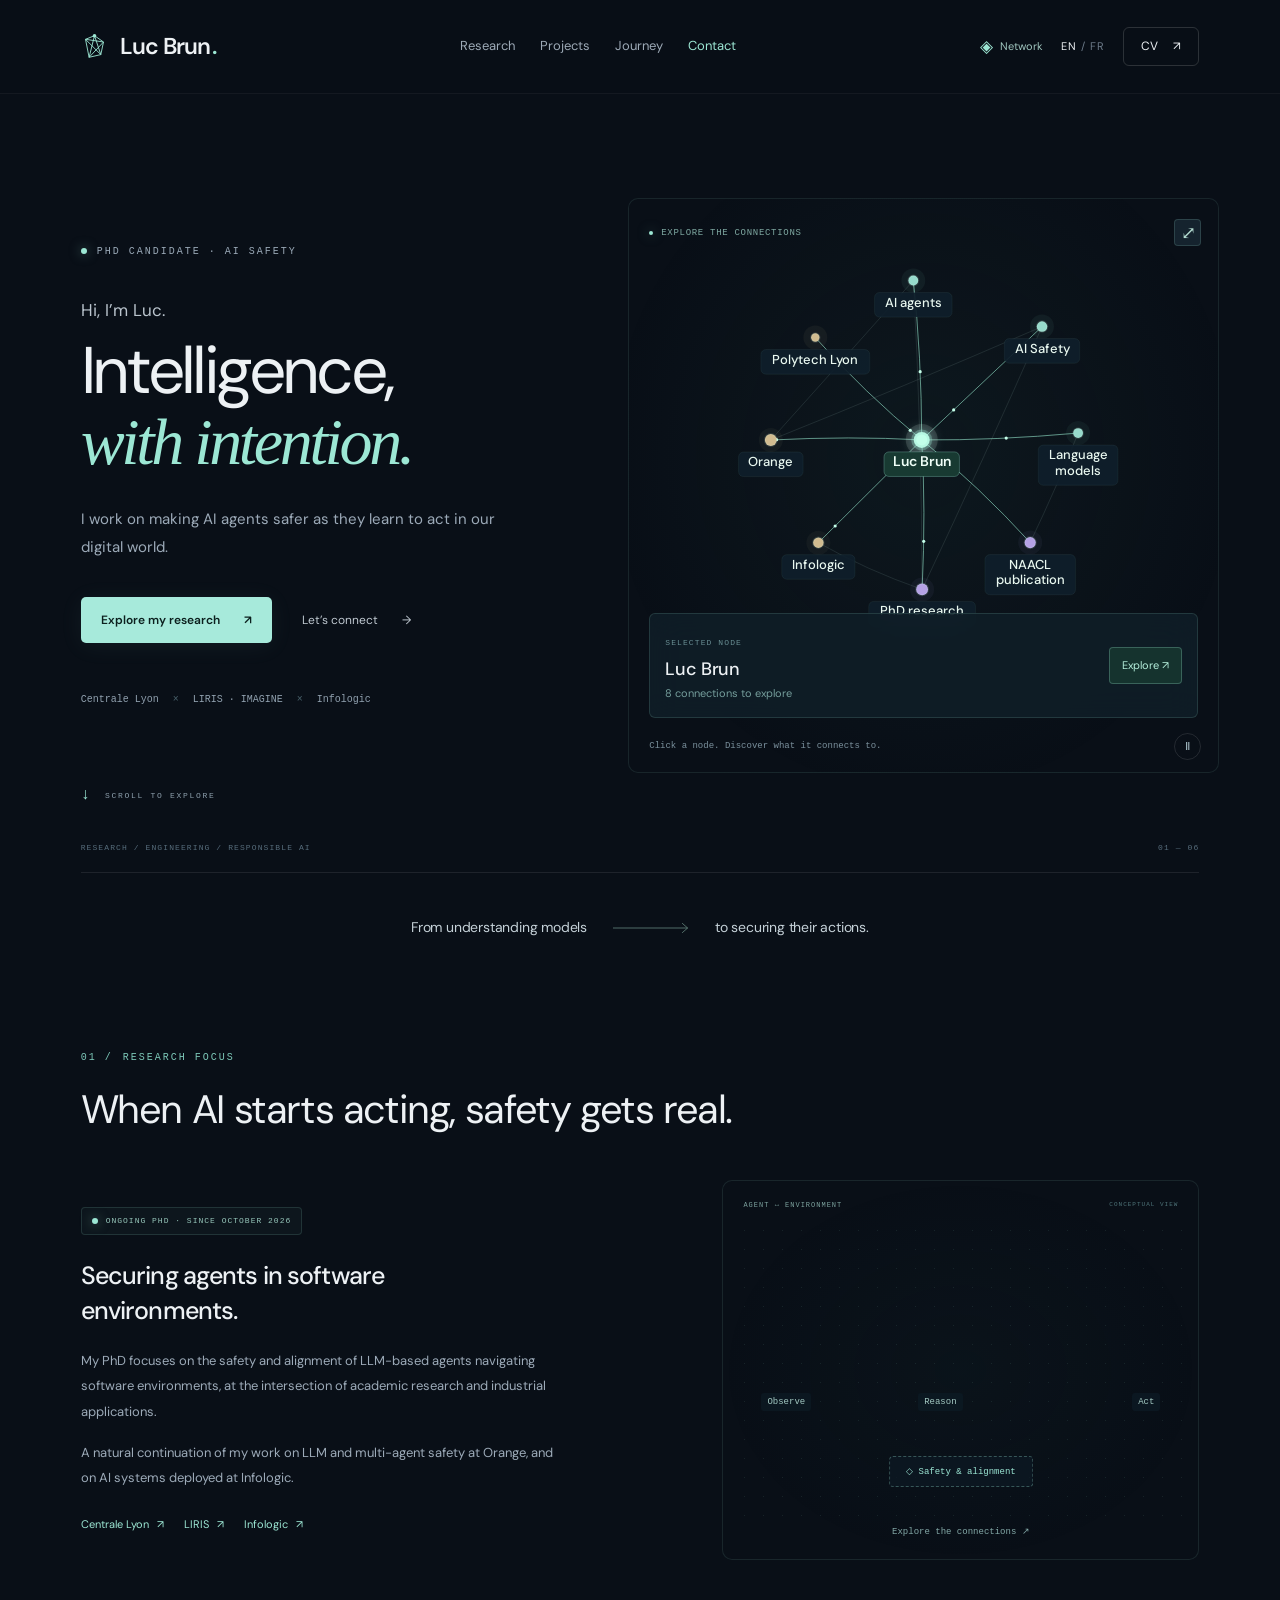
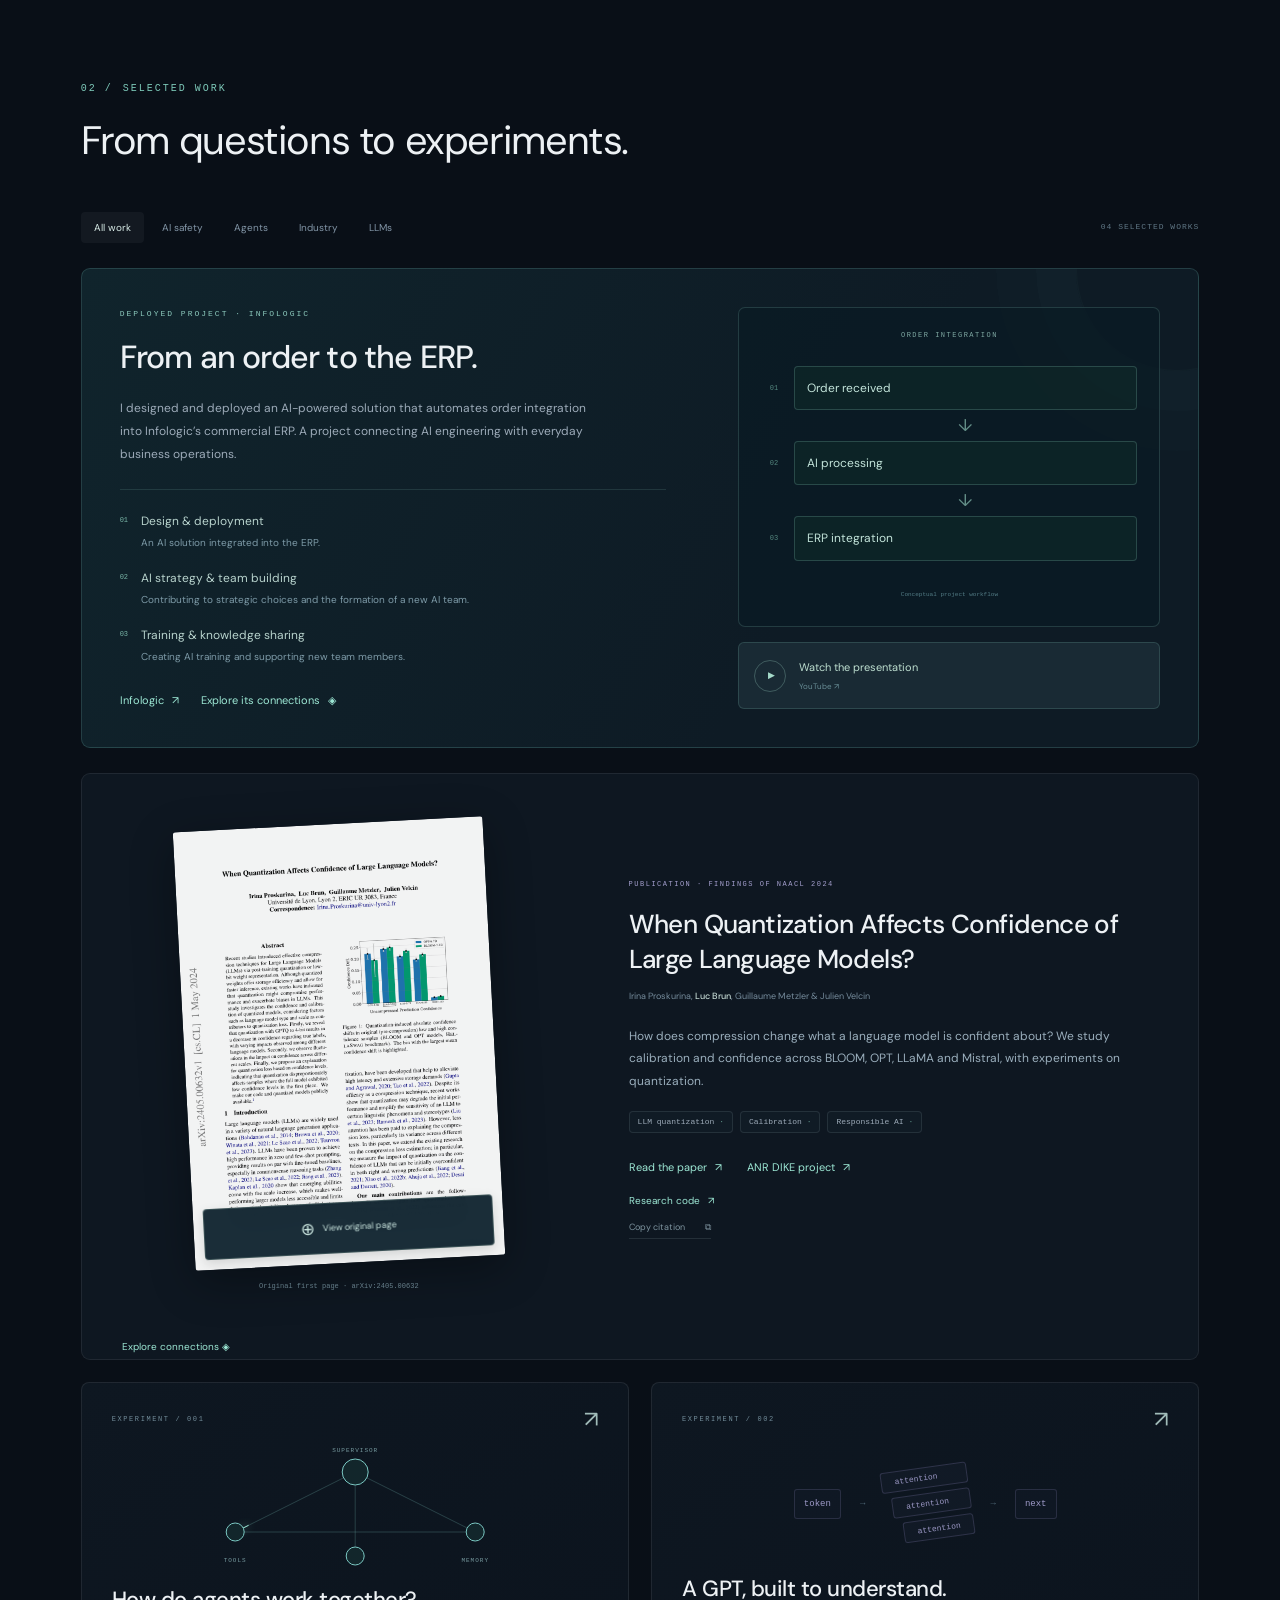
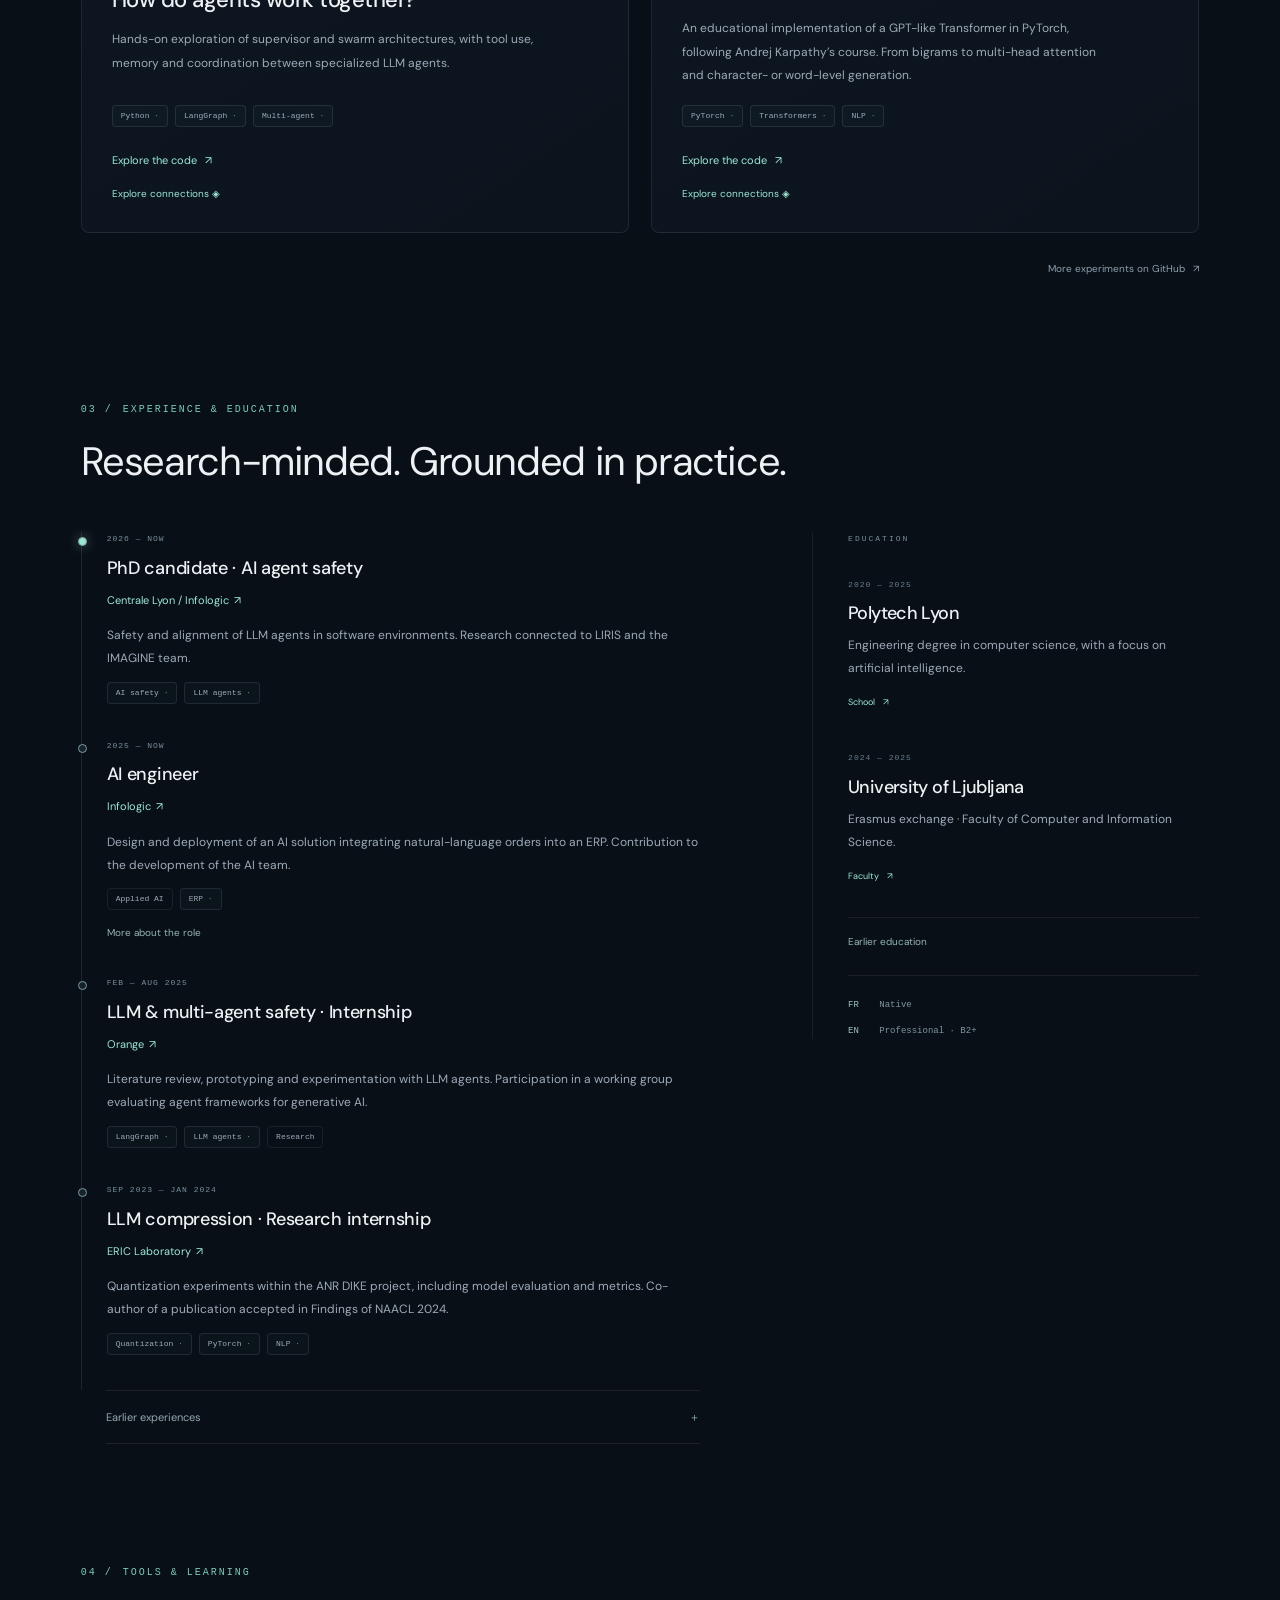
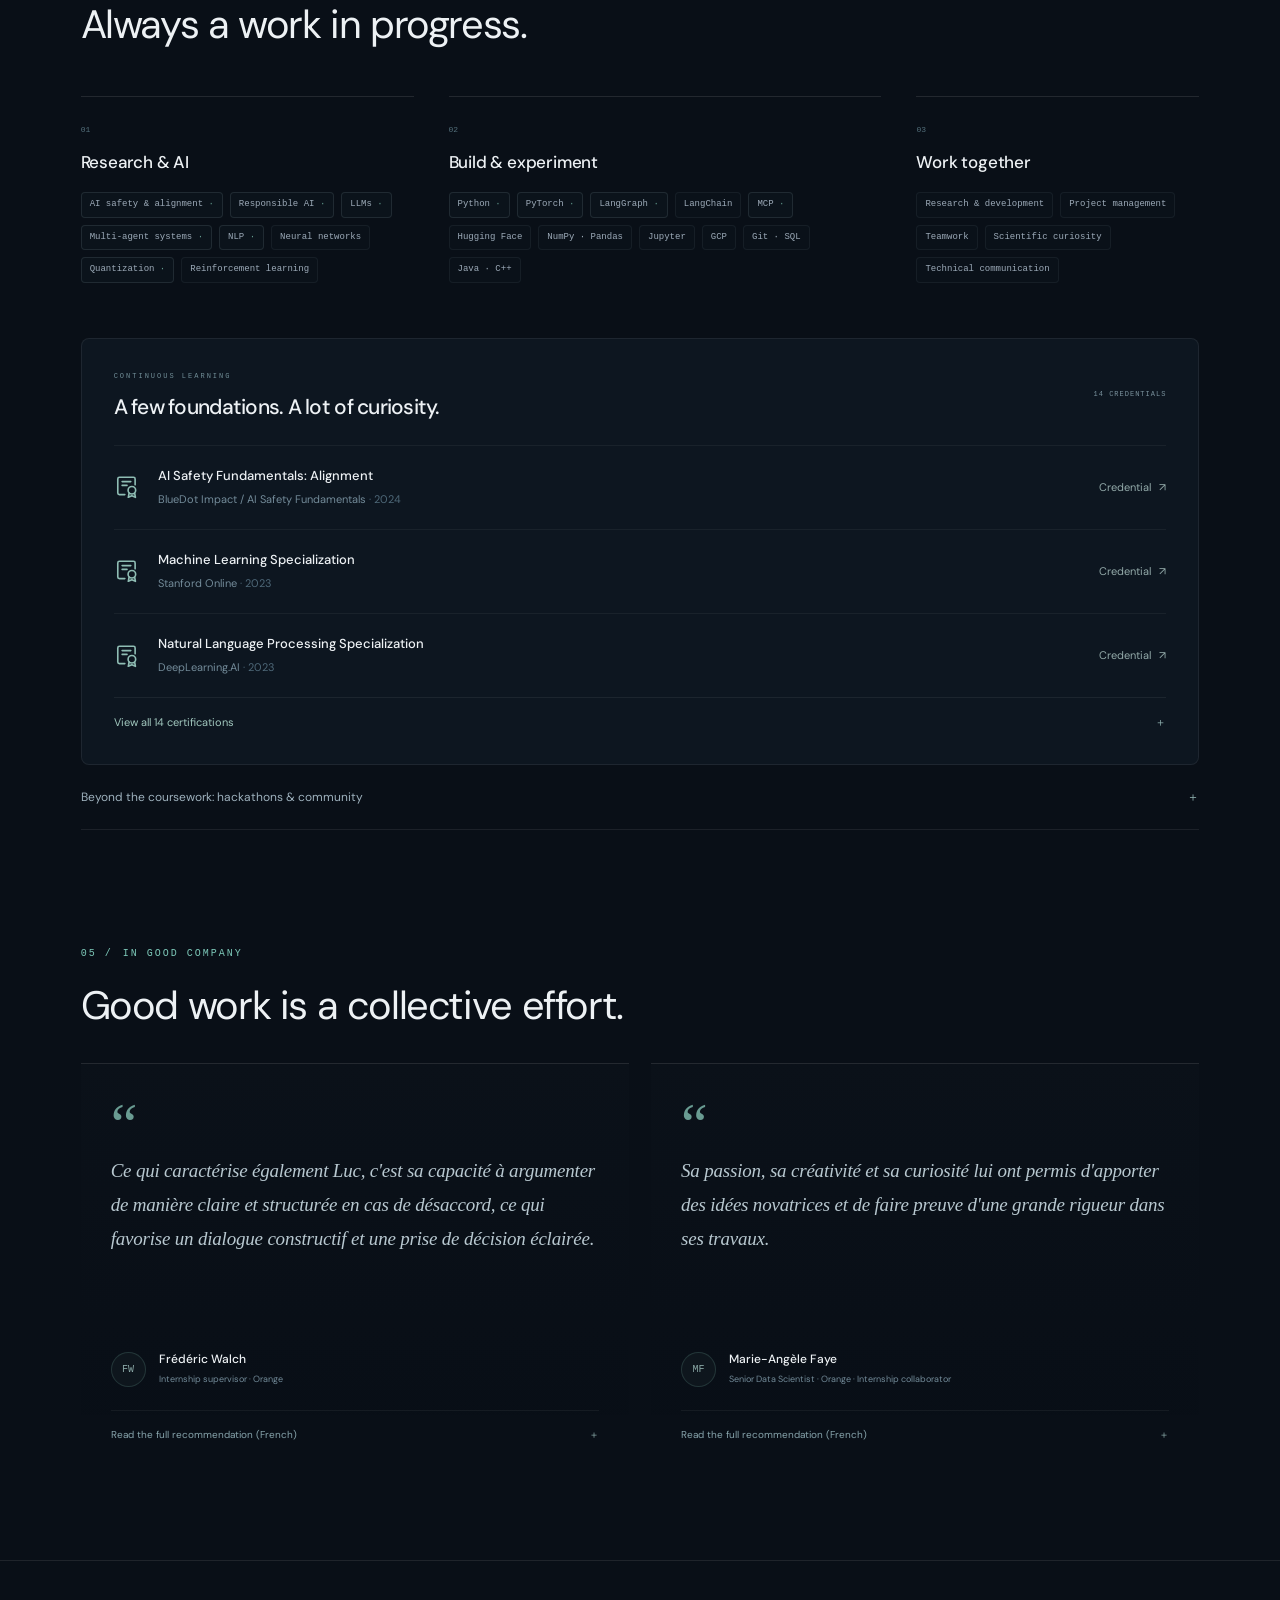
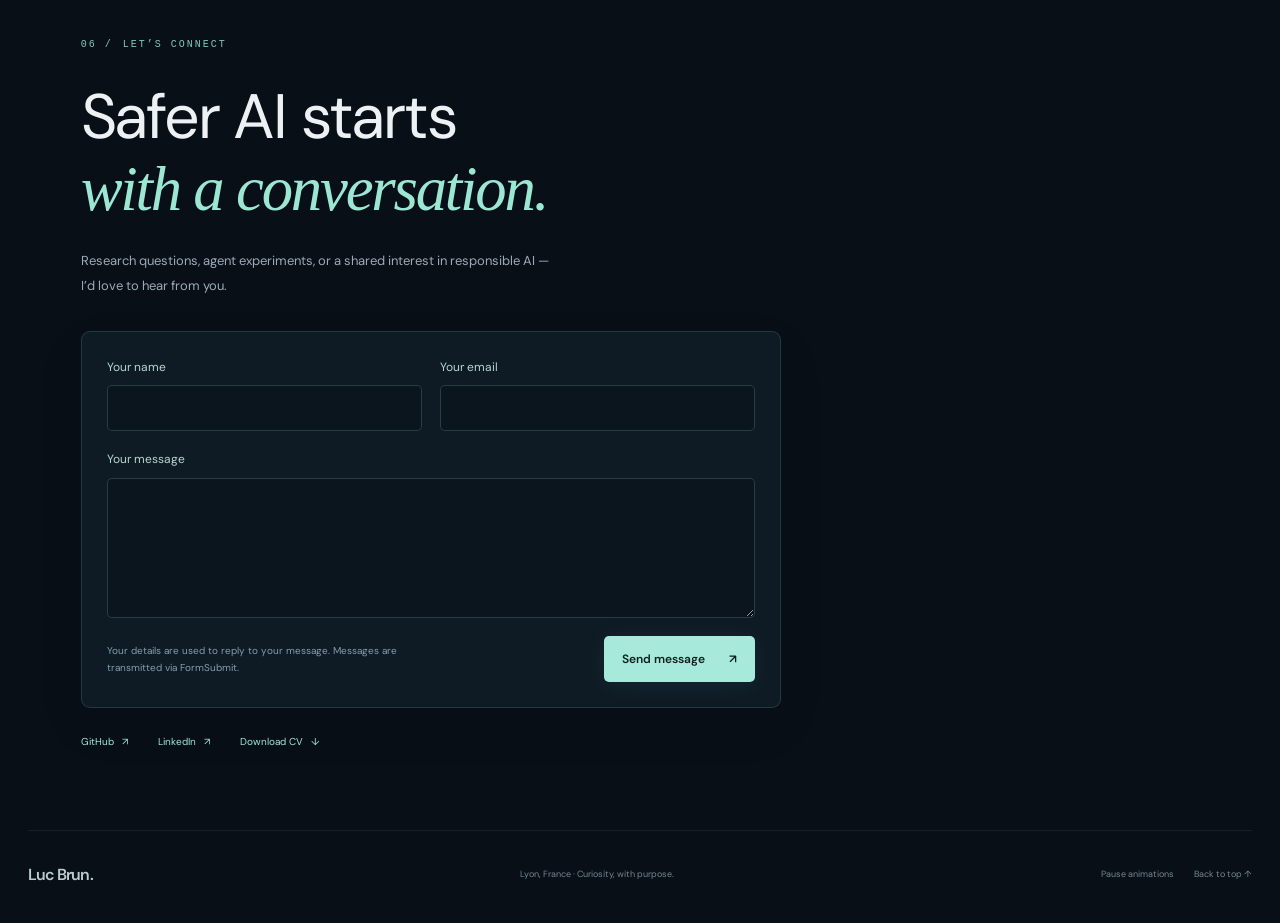
==== commit 9fc42279: "Improve graph readability, replace certificate glyphs, restore original CV and add contact form" ====
--- a/index.html
+++ b/index.html
@@ -1,9 +1,9 @@
-<!doctype html><html lang="en"><head><meta charset="utf-8"><meta name="viewport" content="width=device-width, initial-scale=1"><meta name="theme-color" content="#090f17"><title>Luc Brun — AI Safety & Agent Research</title><meta name="description" content="Luc Brun, PhD candidate working on the safety and alignment of AI agents in software environments. Research, publications, projects and experience."><meta property="og:title" content="Luc Brun — AI Safety & Agent Research"><meta property="og:description" content="Exploring safer AI, from language models to agents acting in software environments."><meta property="og:type" content="website"><link rel="icon" type="image/svg+xml" href="./favicon.svg"><link rel="stylesheet" href="./style.css"><link rel="stylesheet" href="./network.css"><link rel="stylesheet" href="./knowledge.css"><script defer src="./app.js"></script><script defer src="./network.js"></script><script defer src="./knowledge-data.js"></script><script defer src="./knowledge.js"></script><script type="application/ld+json">{"@context":"https://schema.org","@type":"Person","name":"Luc Brun","jobTitle":"PhD candidate in AI agent safety","sameAs":["https://github.com/Luckyluuuc","https://www.linkedin.com/in/luc-brun/"],"email":"mailto:lucphilippe.brun@gmail.com","knowsAbout":["AI safety","Large language models","Multi-agent systems","Quantization"]}</script></head><body><a class="skip" href="#main"><span data-en="Skip to content" data-fr="Aller au contenu">Skip to content</span></a><div class="network-world" aria-hidden="true"><canvas id="network"></canvas></div><div class="reading-progress" aria-hidden="true"></div><header class="header"><a class="wordmark" href="#" aria-label="Luc Brun — home"><svg width="27" height="27" viewBox="0 0 30 30" aria-hidden="true"><path d="M5 7L15 3L25 10L22 24L9 27L5 7L22 24L15 3L9 27L25 10L5 7" fill="none" stroke="currentColor" stroke-width="1"/><circle cx="15" cy="3" r="2" fill="currentColor"/></svg> Luc Brun<span class="wordmark-dot">.</span></a><nav aria-label="Main navigation"><a href="#research"><span data-en="Research" data-fr="Recherche">Research</span></a><a href="#projects"><span data-en="Projects" data-fr="Projets">Projects</span></a><a href="#journey"><span data-en="Journey" data-fr="Parcours">Journey</span></a><a href="#contact"><span data-en="Contact" data-fr="Contact">Contact</span></a></nav><div class="header-actions"><button class="open-network header-network" type="button"><span aria-hidden="true">◈</span><span data-en="Network" data-fr="Réseau">Network</span></button><button id="language" class="language" aria-label="Passer en français">EN <span>/ FR</span></button><a class="small-cta" href="./Luc-Brun-CV.pdf" target="_blank" rel="noopener">CV <span aria-hidden="true">↗</span></a></div></header><main id="main">
+<!doctype html><html lang="en"><head><meta charset="utf-8"><meta name="viewport" content="width=device-width, initial-scale=1"><meta name="theme-color" content="#090f17"><title>Luc Brun — AI Safety & Agent Research</title><meta name="description" content="Luc Brun, PhD candidate working on the safety and alignment of AI agents in software environments. Research, publications, projects and experience."><meta property="og:title" content="Luc Brun — AI Safety & Agent Research"><meta property="og:description" content="Exploring safer AI, from language models to agents acting in software environments."><meta property="og:type" content="website"><link rel="icon" type="image/svg+xml" href="./favicon.svg"><link rel="stylesheet" href="./style.css"><link rel="stylesheet" href="./network.css"><link rel="stylesheet" href="./knowledge.css"><script defer src="./app.js?v=20261107-polish"></script><script defer src="./network.js"></script><script defer src="./knowledge-data.js"></script><script defer src="./knowledge.js?v=20261107-polish"></script><link rel="stylesheet" href="./polish.css?v=20261107-polish"><script type="application/ld+json">{"@context":"https://schema.org","@type":"Person","name":"Luc Brun","jobTitle":"PhD candidate in AI agent safety","sameAs":["https://github.com/Luckyluuuc","https://www.linkedin.com/in/luc-brun/"],"knowsAbout":["AI safety","Large language models","Multi-agent systems","Quantization"]}</script></head><body><a class="skip" href="#main"><span data-en="Skip to content" data-fr="Aller au contenu">Skip to content</span></a><div class="network-world" aria-hidden="true"><canvas id="network"></canvas></div><div class="reading-progress" aria-hidden="true"></div><header class="header"><a class="wordmark" href="#" aria-label="Luc Brun — home"><svg width="27" height="27" viewBox="0 0 30 30" aria-hidden="true"><path d="M5 7L15 3L25 10L22 24L9 27L5 7L22 24L15 3L9 27L25 10L5 7" fill="none" stroke="currentColor" stroke-width="1"/><circle cx="15" cy="3" r="2" fill="currentColor"/></svg> Luc Brun<span class="wordmark-dot">.</span></a><nav aria-label="Main navigation"><a href="#research"><span data-en="Research" data-fr="Recherche">Research</span></a><a href="#projects"><span data-en="Projects" data-fr="Projets">Projects</span></a><a href="#journey"><span data-en="Journey" data-fr="Parcours">Journey</span></a><a href="#contact"><span data-en="Contact" data-fr="Contact">Contact</span></a></nav><div class="header-actions"><button class="open-network header-network" type="button"><span aria-hidden="true">◈</span><span data-en="Network" data-fr="Réseau">Network</span></button><button id="language" class="language" aria-label="Passer en français">EN <span>/ FR</span></button><a class="small-cta" href="./Luc-Brun-CV.pdf?v=20261107-polish" target="_blank" rel="noopener">CV <span aria-hidden="true">↗</span></a></div></header><main id="main">
 <section class="hero" aria-labelledby="hero-title"><div class="hero-copy"><p class="eyebrow"><span class="status-dot"></span><span data-en="PHD CANDIDATE · AI SAFETY" data-fr="DOCTORANT · SÉCURITÉ DE L’IA">PHD CANDIDATE · AI SAFETY</span></p><p class="hero-intro"><span data-en="Hi, I’m Luc." data-fr="Bonjour, moi c’est Luc.">Hi, I’m Luc.</span></p><h1 id="hero-title"><span data-en="Intelligence," data-fr="L’intelligence,">Intelligence,</span><br><em><span data-en="with intention." data-fr="avec intention.">with intention.</span></em></h1><p class="hero-description" data-en="I work on making AI agents safer as they learn to act in our digital world." data-fr="Je travaille à rendre les agents IA plus sûrs lorsqu’ils agissent dans nos environnements numériques.">I work on making AI agents safer as they learn to act in our digital world.</p><div class="hero-buttons"><a class="button primary" href="#research"><span data-en="Explore my research" data-fr="Explorer mes travaux">Explore my research</span> <span aria-hidden="true">↗</span></a><a class="button quiet" href="#contact"><span data-en="Let’s connect" data-fr="Échangeons">Let’s connect</span> <span aria-hidden="true">→</span></a></div><div class="hero-affiliations"><span>Centrale Lyon</span><i>×</i><span>LIRIS · IMAGINE</span><i>×</i><span>Infologic</span></div></div>
 <div class="network-stage knowledge-stage"><div class="knowledge-stage-top"><span class="status-dot"></span><span><span data-en="EXPLORE THE CONNECTIONS" data-fr="EXPLOREZ LES CONNEXIONS">EXPLORE THE CONNECTIONS</span></span><button class="open-network" type="button" aria-label="Expand knowledge graph">⤢</button></div><div id="inline-graph" class="knowledge-surface" data-surface="inline"></div><div class="inline-selection"><div><span class="mono"><span data-en="SELECTED NODE" data-fr="NŒUD SÉLECTIONNÉ">SELECTED NODE</span></span><h3 id="inline-node-title">Luc Brun</h3><p id="inline-node-count"></p></div><button class="open-network inline-open" type="button"><span data-en="Explore" data-fr="Explorer">Explore</span> ↗</button></div><div class="network-caption"><span><span data-en="Click a node. Discover what it connects to." data-fr="Cliquez sur un nœud. Découvrez ses connexions.">Click a node. Discover what it connects to.</span></span><button id="motion" type="button" aria-label="Pause animation" aria-pressed="false">Ⅱ</button></div></div><a class="scroll-cue" href="#research"><span aria-hidden="true">↓</span> <span data-en="SCROLL TO EXPLORE" data-fr="DÉFILER POUR EXPLORER">SCROLL TO EXPLORE</span></a><div class="hero-bottom"><span>RESEARCH / ENGINEERING / RESPONSIBLE AI</span><span>01 — 06</span></div></section>
 <div class="identity-strip"><span><span data-en="From understanding models" data-fr="Comprendre les modèles">From understanding models</span></span><svg viewBox="0 0 110 20" aria-hidden="true"><path d="M0 10h108m-8-7 8 7-8 7"/></svg><span><span data-en="to securing their actions." data-fr="pour sécuriser leurs actions.">to securing their actions.</span></span></div>
 <section id="research" class="section research"><div class="section-head reveal"><div><p class="eyebrow">01 / <span data-en="RESEARCH FOCUS" data-fr="AXE DE RECHERCHE">RESEARCH FOCUS</span></p><h2 data-en="When AI starts acting, safety gets real." data-fr="Quand l’IA agit, sa sécurité devient concrète.">When AI starts acting, safety gets real.</h2></div></div><div class="research-layout"><div class="research-text reveal"><div class="label-pill"><span class="status-dot"></span><span data-en="ONGOING PHD · SINCE OCTOBER 2026" data-fr="THÈSE EN COURS · DEPUIS OCTOBRE 2026">ONGOING PHD · SINCE OCTOBER 2026</span></div><h3 data-en="Securing agents in software environments." data-fr="Sécuriser les agents en environnement logiciel.">Securing agents in software environments.</h3><p data-en="My PhD focuses on the safety and alignment of LLM-based agents navigating software environments, at the intersection of academic research and industrial applications." data-fr="Ma thèse porte sur la sécurisation et l’alignement des agents LLM naviguant dans des environnements logiciels, à l’interface entre recherche académique et applications industrielles.">My PhD focuses on the safety and alignment of LLM-based agents navigating software environments, at the intersection of academic research and industrial applications.</p><p data-en="A natural continuation of my work on LLM and multi-agent safety at Orange, and on AI systems deployed at Infologic." data-fr="Elle prolonge mon travail sur la sécurité des agents et systèmes multi-agents chez Orange, ainsi que sur les solutions IA déployées chez Infologic.">A natural continuation of my work on LLM and multi-agent safety at Orange, and on AI systems deployed at Infologic.</p><div class="research-links"><a class="text-link" href="https://www.ec-lyon.fr/" target="_blank" rel="noopener noreferrer">Centrale Lyon<span aria-hidden="true"> ↗</span></a><a class="text-link" href="https://liris.cnrs.fr/" target="_blank" rel="noopener noreferrer">LIRIS<span aria-hidden="true"> ↗</span></a><a class="text-link" href="https://www.infologic.fr/" target="_blank" rel="noopener noreferrer">Infologic<span aria-hidden="true"> ↗</span></a></div></div><div class="research-network reveal" role="group" aria-label="Research: the relationship between observation, reasoning, action and safety"><div class="research-network-top"><span>AGENT ↔ ENVIRONMENT</span><span data-en="CONCEPTUAL VIEW" data-fr="VUE CONCEPTUELLE">CONCEPTUAL VIEW</span></div><div class="research-net-label net-label-a"><span data-en="Observe" data-fr="Observer">Observe</span></div><div class="research-net-label net-label-b"><span data-en="Reason" data-fr="Raisonner">Reason</span></div><div class="research-net-label net-label-c"><span data-en="Act" data-fr="Agir">Act</span></div><div class="research-net-safety">◇ <span data-en="Safety &amp; alignment" data-fr="Sécurité &amp; alignement">Safety &amp; alignment</span></div><button class="open-network research-explore" type="button"><span data-en="Explore the connections" data-fr="Explorer les connexions">Explore the connections</span> ↗</button></div></div></section>
 <section id="projects" class="section works"><div class="section-head reveal"><div><p class="eyebrow">02 / <span data-en="SELECTED WORK" data-fr="TRAVAUX CHOISIS">SELECTED WORK</span></p><h2 data-en="From questions to experiments." data-fr="Des questions aux expériences.">From questions to experiments.</h2></div></div><div class="work-toolbar"><div class="filters" role="group" aria-label="Filter selected work"><button class="filter active" data-filter="all" aria-pressed="true"><span data-en="All work" data-fr="Tout">All work</span></button><button class="filter" data-filter="safety" aria-pressed="false">AI safety</button><button class="filter" data-filter="agents" aria-pressed="false"><span data-en="Agents" data-fr="Agents">Agents</span></button><button class="filter" data-filter="industry" aria-pressed="false"><span data-en="Industry" data-fr="Industrie">Industry</span></button><button class="filter" data-filter="models" aria-pressed="false">LLMs</button></div><span class="mono work-count" aria-live="polite">04 <span data-en="SELECTED WORKS" data-fr="TRAVAUX CHOISIS">SELECTED WORKS</span></span></div><article id="project-infologic" class="industry-feature work-item reveal" data-topics="industry" data-knowledge-node="orders"><div class="industry-copy"><p class="eyebrow"><span data-en="DEPLOYED PROJECT · INFOLOGIC" data-fr="PROJET DÉPLOYÉ · INFOLOGIC">DEPLOYED PROJECT · INFOLOGIC</span></p><h3><span data-en="From an order to the ERP." data-fr="De la commande à l’ERP.">From an order to the ERP.</span></h3><p data-en="I designed and deployed an AI-powered solution that automates order integration into Infologic’s commercial ERP. A project connecting AI engineering with everyday business operations." data-fr="J’ai conçu et déployé une solution d’intégration automatisée de commandes par IA dans l’ERP commercialisé par Infologic. Un projet qui relie ingénierie IA et usages métier concrets.">I designed and deployed an AI-powered solution that automates order integration into Infologic’s commercial ERP. A project connecting AI engineering with everyday business operations.</p><div class="industry-contributions"><div><span>01</span><p><span data-en="Design &amp; deployment" data-fr="Conception &amp; déploiement">Design &amp; deployment</span><small><span data-en="An AI solution integrated into the ERP." data-fr="Une solution IA intégrée à l’ERP.">An AI solution integrated into the ERP.</span></small></p></div><div><span>02</span><p><span data-en="AI strategy &amp; team building" data-fr="Stratégie IA &amp; structuration d’équipe">AI strategy &amp; team building</span><small><span data-en="Contributing to strategic choices and the formation of a new AI team." data-fr="Participation aux choix stratégiques et à la structuration d’une nouvelle équipe IA.">Contributing to strategic choices and the formation of a new AI team.</span></small></p></div><div><span>03</span><p><span data-en="Training &amp; knowledge sharing" data-fr="Formation &amp; transmission">Training &amp; knowledge sharing</span><small><span data-en="Creating AI training and supporting new team members." data-fr="Création de formations IA et accompagnement des nouveaux arrivants.">Creating AI training and supporting new team members.</span></small></p></div></div><div class="work-links"><a class="text-link" href="https://www.infologic.fr/" target="_blank" rel="noopener noreferrer"><span data-en="Infologic" data-fr="Infologic">Infologic</span> ↗</a><button class="text-link knowledge-link" type="button" data-knowledge-node="orders"><span data-en="Explore its connections" data-fr="Explorer ses connexions">Explore its connections</span> ◈</button></div></div><div class="industry-media"><div class="order-flow" aria-label="Conceptual workflow: order, AI processing, ERP"><p class="mono"><span data-en="ORDER INTEGRATION" data-fr="INTÉGRATION DE COMMANDES">ORDER INTEGRATION</span></p><div><span>01</span><strong><span data-en="Order received" data-fr="Commande reçue">Order received</span></strong><i>↓</i><span>02</span><strong><span data-en="AI processing" data-fr="Traitement IA">AI processing</span></strong><i>↓</i><span>03</span><strong><span data-en="ERP integration" data-fr="Intégration ERP">ERP integration</span></strong></div><small><span data-en="Conceptual project workflow" data-fr="Schéma de principe du projet">Conceptual project workflow</span></small></div><a class="industry-video" href="https://youtu.be/15m_qlY7JE4" target="_blank" rel="noopener noreferrer"><span class="video-play" aria-hidden="true">▶</span><div><strong><span data-en="Watch the presentation" data-fr="Voir la présentation">Watch the presentation</span></strong><small>YouTube ↗</small></div></a></div></article><article id="publication" class="publication work-item reveal" data-topics="models safety"><div class="paper-original"><button class="paper-preview" type="button" aria-haspopup="dialog"><img src="./publication-first-page.png" width="1012" height="1432" loading="lazy" alt="Actual first page of When Quantization Affects Confidence of Large Language Models, with title, authors, abstract and Figure 1."><span class="paper-zoom"><span aria-hidden="true">⊕</span> <span data-en="View original page" data-fr="Agrandir la page originale">View original page</span></span></button><p><span data-en="Original first page · arXiv:2405.00632" data-fr="Première page originale · arXiv:2405.00632">Original first page · arXiv:2405.00632</span></p></div><div class="publication-copy"><p class="eyebrow"><span data-en="PUBLICATION · FINDINGS OF NAACL 2024" data-fr="PUBLICATION · FINDINGS OF NAACL 2024">PUBLICATION · FINDINGS OF NAACL 2024</span></p><h3>When Quantization Affects Confidence of Large Language Models?</h3><p class="authors">Irina Proskurina, <strong>Luc Brun</strong>, Guillaume Metzler & Julien Velcin</p><p data-en="How does compression change what a language model is confident about? We study calibration and confidence across BLOOM, OPT, LLaMA and Mistral, with experiments on quantization." data-fr="Comment la compression modifie-t-elle la confiance d’un modèle de langage ? Nous étudions la calibration et la confiance de BLOOM, OPT, LLaMA et Mistral à travers des expériences de quantification.">How does compression change what a language model is confident about? We study calibration and confidence across BLOOM, OPT, LLaMA and Mistral, with experiments on quantization.</p><div class="tags"><span>LLM quantization</span><span>Calibration</span><span>Responsible AI</span></div><div class="work-links"><a class="text-link" href="https://arxiv.org/abs/2405.00632" target="_blank" rel="noopener noreferrer"><span data-en="Read the paper" data-fr="Lire la publication">Read the paper</span><span aria-hidden="true"> ↗</span></a><a class="text-link" href="https://www.anr-dike.fr/" target="_blank" rel="noopener noreferrer"><span data-en="ANR DIKE project" data-fr="Projet ANR DIKE">ANR DIKE project</span><span aria-hidden="true"> ↗</span></a></div><a class="text-link paper-code-link" href="https://github.com/upunaprosk/quantized-lm-confidence" target="_blank" rel="noopener noreferrer"><span data-en="Research code" data-fr="Code de recherche">Research code</span> ↗</a><button class="citation-button" id="copy-citation"><span data-en="Copy citation" data-fr="Copier la référence">Copy citation</span> <span aria-hidden="true">⧉</span></button><span id="citation-status" class="sr-only" aria-live="polite"></span></div></article><div class="project-grid"><article id="project-agents" class="project work-item reveal" data-topics="agents safety"><div class="project-top"><span class="mono">EXPERIMENT / 001</span><span class="project-symbol">↗</span></div><div class="mini-graph" aria-hidden="true"><svg viewBox="0 0 400 145"><path d="M80 95L200 35L320 95M80 95H320M200 35V119"/><path class="graph-pulse" d="M80 95L200 35L320 95"/><circle cx="200" cy="35" r="13"/><circle cx="80" cy="95" r="9"/><circle cx="320" cy="95" r="9"/><circle cx="200" cy="119" r="9"/><text x="200" y="15">SUPERVISOR</text><text x="80" y="125">TOOLS</text><text x="320" y="125">MEMORY</text></svg></div><h3 data-en="How do agents work together?" data-fr="Comment les agents coopèrent-ils ?">How do agents work together?</h3><p data-en="Hands-on exploration of supervisor and swarm architectures, with tool use, memory and coordination between specialized LLM agents." data-fr="Exploration pratique des architectures superviseur et swarm, de l’usage d’outils, de la mémoire et de la coordination entre agents LLM spécialisés.">Hands-on exploration of supervisor and swarm architectures, with tool use, memory and coordination between specialized LLM agents.</p><div class="tags"><span>Python</span><span>LangGraph</span><span>Multi-agent</span></div><a class="text-link" href="https://github.com/Luckyluuuc/multi-agent-langgraph-xp" target="_blank" rel="noopener noreferrer"><span data-en="Explore the code" data-fr="Explorer le code">Explore the code</span><span aria-hidden="true"> ↗</span></a></article><article id="project-gpt" class="project work-item reveal" data-topics="models"><div class="project-top"><span class="mono">EXPERIMENT / 002</span><span class="project-symbol">↗</span></div><div class="token-visual" aria-hidden="true"><span>token</span><i>→</i><div class="attention-stack"><b>attention</b><b>attention</b><b>attention</b></div><i>→</i><span>next</span></div><h3 data-en="A GPT, built to understand." data-fr="Construire un GPT pour comprendre.">A GPT, built to understand.</h3><p data-en="An educational implementation of a GPT-like Transformer in PyTorch, following Andrej Karpathy’s course. From bigrams to multi-head attention and character- or word-level generation." data-fr="Une implémentation pédagogique d’un Transformer de type GPT en PyTorch, à partir du cours d’Andrej Karpathy. Des bigrammes à l’attention multi-têtes et à la génération par caractères ou par mots.">An educational implementation of a GPT-like Transformer in PyTorch, following Andrej Karpathy’s course. From bigrams to multi-head attention and character- or word-level generation.</p><div class="tags"><span>PyTorch</span><span>Transformers</span><span>NLP</span></div><a class="text-link" href="https://github.com/Luckyluuuc/GPTmodel" target="_blank" rel="noopener noreferrer"><span data-en="Explore the code" data-fr="Explorer le code">Explore the code</span><span aria-hidden="true"> ↗</span></a></article></div><p class="more-work"><a class="text-link" href="https://github.com/Luckyluuuc" target="_blank" rel="noopener noreferrer"><span data-en="More experiments on GitHub" data-fr="Autres expérimentations sur GitHub">More experiments on GitHub</span><span aria-hidden="true"> ↗</span></a></p></section>
 <section id="journey" class="section journey"><div class="section-head reveal"><div><p class="eyebrow">03 / <span data-en="EXPERIENCE &amp; EDUCATION" data-fr="EXPÉRIENCE &amp; FORMATION">EXPERIENCE &amp; EDUCATION</span></p><h2 data-en="Research-minded. Grounded in practice." data-fr="L’esprit recherche. L’expérience du terrain.">Research-minded. Grounded in practice.</h2></div></div><div class="journey-layout"><div class="timeline"><article id="experience-phd" class="timeline-item reveal"><div class="timeline-date"><span data-en="2026 — NOW" data-fr="2026 — AUJ.">2026 — NOW</span></div><div class="timeline-body"><h3><span data-en="PhD candidate · AI agent safety" data-fr="Doctorant · Sécurité des agents IA">PhD candidate · AI agent safety</span></h3><a class="organization" href="https://www.ec-lyon.fr/" target="_blank" rel="noopener noreferrer">Centrale Lyon / Infologic<span aria-hidden="true"> ↗</span></a><p><span data-en="Safety and alignment of LLM agents in software environments. Research connected to LIRIS and the IMAGINE team." data-fr="Sécurisation et alignement des agents LLM en environnement logiciel. Recherche en lien avec le LIRIS et l’équipe IMAGINE.">Safety and alignment of LLM agents in software environments. Research connected to LIRIS and the IMAGINE team.</span></p><div class="tags"><span>AI safety</span><span>LLM agents</span></div></div></article><article id="experience-infologic" class="timeline-item reveal"><div class="timeline-date"><span data-en="2025 — NOW" data-fr="2025 — AUJ.">2025 — NOW</span></div><div class="timeline-body"><h3><span data-en="AI engineer" data-fr="Ingénieur IA">AI engineer</span></h3><a class="organization" href="https://www.infologic.fr/" target="_blank" rel="noopener noreferrer">Infologic<span aria-hidden="true"> ↗</span></a><p><span data-en="Design and deployment of an AI solution integrating natural-language orders into an ERP. Contribution to the development of the AI team." data-fr="Conception et déploiement d’une solution IA d’intégration de commandes en langage naturel dans un ERP. Contribution à la structuration de l’équipe IA.">Design and deployment of an AI solution integrating natural-language orders into an ERP. Contribution to the development of the AI team.</span></p><div class="tags"><span>Applied AI</span><span>ERP</span></div><details><summary><span data-en="More about the role" data-fr="Détails du poste">More about the role</span></summary><p><span data-en="Participation in strategic AI decisions, creation of internal AI training and onboarding support for new team members." data-fr="Participation aux choix stratégiques en IA, création de formations internes et accompagnement des nouveaux arrivants.">Participation in strategic AI decisions, creation of internal AI training and onboarding support for new team members.</span></p></details></div></article><article id="experience-orange" class="timeline-item reveal"><div class="timeline-date"><span data-en="FEB — AUG 2025" data-fr="FÉV. — AOÛT 2025">FEB — AUG 2025</span></div><div class="timeline-body"><h3><span data-en="LLM &amp; multi-agent safety · Internship" data-fr="Sécurité des LLM et multi-agents · Stage">LLM &amp; multi-agent safety · Internship</span></h3><a class="organization" href="https://www.orange.com/" target="_blank" rel="noopener noreferrer">Orange<span aria-hidden="true"> ↗</span></a><p><span data-en="Literature review, prototyping and experimentation with LLM agents. Participation in a working group evaluating agent frameworks for generative AI." data-fr="Veille scientifique, prototypage et expérimentation sur les agents LLM. Participation à un groupe de travail évaluant les frameworks d’agents pour l’IA générative.">Literature review, prototyping and experimentation with LLM agents. Participation in a working group evaluating agent frameworks for generative AI.</span></p><div class="tags"><span>LangGraph</span><span>LLM agents</span><span>Research</span></div></div></article><article id="experience-eric" class="timeline-item reveal"><div class="timeline-date"><span data-en="SEP 2023 — JAN 2024" data-fr="SEPT. 2023 — JANV. 2024">SEP 2023 — JAN 2024</span></div><div class="timeline-body"><h3><span data-en="LLM compression · Research internship" data-fr="Compression des LLM · Stage de recherche">LLM compression · Research internship</span></h3><a class="organization" href="https://eric.univ-lyon2.fr/" target="_blank" rel="noopener noreferrer">ERIC Laboratory<span aria-hidden="true"> ↗</span></a><p><span data-en="Quantization experiments within the ANR DIKE project, including model evaluation and metrics. Co-author of a publication accepted in Findings of NAACL 2024." data-fr="Expériences de quantification dans le projet ANR DIKE, avec évaluation des modèles et calcul de métriques. Co-auteur d’une publication acceptée dans Findings of NAACL 2024.">Quantization experiments within the ANR DIKE project, including model evaluation and metrics. Co-author of a publication accepted in Findings of NAACL 2024.</span></p><div class="tags"><span>Quantization</span><span>PyTorch</span><span>NLP</span></div></div></article><details class="earlier"><summary><span data-en="Earlier experiences" data-fr="Expériences complémentaires">Earlier experiences</span> <span>＋</span></summary><div class="earlier-content"><h4>LMFA · Centrale Lyon — 2021</h4><p><span data-en="Helped prepare a new practical teaching session for engineering students." data-fr="Aide à la préparation d’un nouveau travail pratique pour les élèves ingénieurs.">Helped prepare a new practical teaching session for engineering students.</span></p><h4>digiSchool — 2018</h4><p><span data-en="Observation internship: software development and digital educational content." data-fr="Stage d’observation : développement logiciel et création de contenus pédagogiques numériques.">Observation internship: software development and digital educational content.</span></p><h4>France 3 — 2017</h4><p><span data-en="Observation of the production of local television news reports." data-fr="Observation de la réalisation de reportages pour le journal télévisé local.">Observation of the production of local television news reports.</span></p></div></details></div><aside class="education reveal"><p class="eyebrow"><span data-en="EDUCATION" data-fr="FORMATION">EDUCATION</span></p><div class="education-item"><span class="mono">2020 — 2025</span><h3>Polytech Lyon</h3><p><span data-en="Engineering degree in computer science, with a focus on artificial intelligence." data-fr="Diplôme d’ingénieur en informatique, spécialisation intelligence artificielle.">Engineering degree in computer science, with a focus on artificial intelligence.</span></p><a class="text-link" href="https://polytech.univ-lyon1.fr/" target="_blank" rel="noopener noreferrer"><span data-en="School" data-fr="École">School</span><span aria-hidden="true"> ↗</span></a></div><div class="education-item"><span class="mono">2024 — 2025</span><h3>University of Ljubljana</h3><p><span data-en="Erasmus exchange · Faculty of Computer and Information Science." data-fr="Échange Erasmus · Faculté d’informatique et des sciences de l’information.">Erasmus exchange · Faculty of Computer and Information Science.</span></p><a class="text-link" href="https://www.fri.uni-lj.si/en" target="_blank" rel="noopener noreferrer"><span data-en="Faculty" data-fr="Faculté">Faculty</span><span aria-hidden="true"> ↗</span></a></div><details><summary><span data-en="Earlier education" data-fr="Formation précédente">Earlier education</span></summary><p><span data-en="Scientific baccalaureate, engineering sciences · European English section. Lycée Germaine Tillion, 2017–2020." data-fr="Baccalauréat scientifique, sciences de l’ingénieur · Section européenne anglais. Lycée Germaine Tillion, 2017–2020.">Scientific baccalaureate, engineering sciences · European English section. Lycée Germaine Tillion, 2017–2020.</span></p></details><div class="languages"><span>FR <b><span data-en="Native" data-fr="Langue maternelle">Native</span></b></span><span>EN <b><span data-en="Professional · B2+" data-fr="Professionnel · B2+">Professional · B2+</span></b></span></div></aside></div></section>
-<section id="toolkit" class="section toolkit"><div class="section-head reveal"><div><p class="eyebrow">04 / <span data-en="TOOLS &amp; LEARNING" data-fr="COMPÉTENCES &amp; APPRENTISSAGE">TOOLS &amp; LEARNING</span></p><h2 data-en="Always a work in progress." data-fr="Toujours en exploration.">Always a work in progress.</h2></div></div><div class="skill-groups reveal"><div class="skill-group"><span class="mono">01</span><h3><span data-en="Research &amp; AI" data-fr="Recherche &amp; IA">Research &amp; AI</span></h3><div class="tags"><span>AI safety &amp; alignment</span><span>Responsible AI</span><span>LLMs</span><span>Multi-agent systems</span><span>NLP</span><span>Neural networks</span><span>Quantization</span><span>Reinforcement learning</span></div></div><div class="skill-group"><span class="mono">02</span><h3><span data-en="Build &amp; experiment" data-fr="Développement &amp; expérimentation">Build &amp; experiment</span></h3><div class="tags"><span>Python</span><span>PyTorch</span><span>LangGraph</span><span>LangChain</span><span>MCP</span><span>Hugging Face</span><span>NumPy · Pandas</span><span>Jupyter</span><span>GCP</span><span>Git · SQL</span><span>Java · C++</span></div></div><div class="skill-group"><span class="mono">03</span><h3><span data-en="Work together" data-fr="Travail collectif">Work together</span></h3><div class="tags"><span>Research &amp; development</span><span>Project management</span><span>Teamwork</span><span>Scientific curiosity</span><span>Technical communication</span></div></div></div><div class="certifications reveal"><div class="cert-heading"><div><p class="eyebrow"><span data-en="CONTINUOUS LEARNING" data-fr="FORMATION CONTINUE">CONTINUOUS LEARNING</span></p><h3><span data-en="A few foundations. A lot of curiosity." data-fr="Des bases solides. Beaucoup de curiosité.">A few foundations. A lot of curiosity.</span></h3></div><span class="mono">14 <span data-en="CREDENTIALS" data-fr="CERTIFICATIONS">CREDENTIALS</span></span></div><div id="cert-bluedot" class="cert-row"><span class="cert-icon" aria-hidden="true">✳</span><div><h4>AI Safety Fundamentals: Alignment</h4><p>BlueDot Impact / AI Safety Fundamentals <span>· 2024</span></p></div><a class="text-link" href="https://course.bluedot.org/certification?id=recHPfcS8F6F5Jn37" target="_blank" rel="noopener noreferrer"><span data-en="Credential" data-fr="Justificatif">Credential</span><span aria-hidden="true"> ↗</span></a></div><div id="cert-ml" class="cert-row"><span class="cert-icon" aria-hidden="true">✳</span><div><h4>Machine Learning Specialization</h4><p>Stanford Online <span>· 2023</span></p></div><a class="text-link" href="https://www.coursera.org/account/accomplishments/specialization/JLS97MJ6S86A" target="_blank" rel="noopener noreferrer"><span data-en="Credential" data-fr="Justificatif">Credential</span><span aria-hidden="true"> ↗</span></a></div><div id="cert-nlp" class="cert-row"><span class="cert-icon" aria-hidden="true">✳</span><div><h4>Natural Language Processing Specialization</h4><p>DeepLearning.AI <span>· 2023</span></p></div><a class="text-link" href="https://www.coursera.org/account/accomplishments/specialization/G8S9V3PVWDHX" target="_blank" rel="noopener noreferrer"><span data-en="Credential" data-fr="Justificatif">Credential</span><span aria-hidden="true"> ↗</span></a></div><details class="all-certs"><summary><span data-en="View all 14 certifications" data-fr="Voir les 14 certifications">View all 14 certifications</span> <span>＋</span></summary><div class="cert-row"><span class="cert-icon" aria-hidden="true">✳</span><div><h4>Participation — AI Safety Fundamentals</h4><p>AI Safety Collab by ENAIS <span>· 2024</span></p></div><a class="text-link" href="https://www.linkedin.com/in/luc-brun/details/certifications/" target="_blank" rel="noopener noreferrer"><span data-en="LinkedIn" data-fr="LinkedIn">LinkedIn</span><span aria-hidden="true"> ↗</span></a></div><div class="cert-row"><span class="cert-icon" aria-hidden="true">✳</span><div><h4>Bridging the Gap — Critical Questions for AI</h4><p>Hasso Plattner Institute · Hackathon &amp; Ideathon <span>· 2024</span></p></div><a class="text-link" href="https://www.linkedin.com/in/luc-brun/details/certifications/" target="_blank" rel="noopener noreferrer"><span data-en="LinkedIn" data-fr="LinkedIn">LinkedIn</span><span aria-hidden="true"> ↗</span></a></div><div class="cert-row"><span class="cert-icon" aria-hidden="true">✳</span><div><h4>Unsupervised Learning, Recommenders, Reinforcement Learning</h4><p>Stanford Online <span>· 2023</span></p></div><a class="text-link" href="https://www.coursera.org/account/accomplishments/verify/MGD4BD45SN3M" target="_blank" rel="noopener noreferrer"><span data-en="Credential" data-fr="Justificatif">Credential</span><span aria-hidden="true"> ↗</span></a></div><div class="cert-row"><span class="cert-icon" aria-hidden="true">✳</span><div><h4>Welcome to Game Theory</h4><p>University of Tokyo <span>· 2023</span></p></div><a class="text-link" href="https://www.coursera.org/account/accomplishments/verify/D9FYE24HDHQC" target="_blank" rel="noopener noreferrer"><span data-en="Credential" data-fr="Justificatif">Credential</span><span aria-hidden="true"> ↗</span></a></div><div class="cert-row"><span class="cert-icon" aria-hidden="true">✳</span><div><h4>Natural Language Processing with Attention Models</h4><p>Coursera <span>· 2023</span></p></div><a class="text-link" href="https://www.coursera.org/account/accomplishments/verify/W7X79M6TBZ8D" target="_blank" rel="noopener noreferrer"><span data-en="Credential" data-fr="Justificatif">Credential</span><span aria-hidden="true"> ↗</span></a></div><div class="cert-row"><span class="cert-icon" aria-hidden="true">✳</span><div><h4>Natural Language Processing with Sequence Models</h4><p>Coursera <span>· 2023</span></p></div><a class="text-link" href="https://www.coursera.org/account/accomplishments/verify/DXCYKASZZJFQ" target="_blank" rel="noopener noreferrer"><span data-en="Credential" data-fr="Justificatif">Credential</span><span aria-hidden="true"> ↗</span></a></div><div class="cert-row"><span class="cert-icon" aria-hidden="true">✳</span><div><h4>Natural Language Processing with Classification and Vector Spaces</h4><p>Coursera <span>· 2023</span></p></div><a class="text-link" href="https://www.coursera.org/account/accomplishments/verify/TLZYJMJWUHFF" target="_blank" rel="noopener noreferrer"><span data-en="Credential" data-fr="Justificatif">Credential</span><span aria-hidden="true"> ↗</span></a></div><div class="cert-row"><span class="cert-icon" aria-hidden="true">✳</span><div><h4>Natural Language Processing with Probabilistic Models</h4><p>Coursera <span>· 2023</span></p></div><a class="text-link" href="https://www.coursera.org/account/accomplishments/verify/2FWA97ZS7GCY" target="_blank" rel="noopener noreferrer"><span data-en="Credential" data-fr="Justificatif">Credential</span><span aria-hidden="true"> ↗</span></a></div><div class="cert-row"><span class="cert-icon" aria-hidden="true">✳</span><div><h4>Introduction to TensorFlow for Artificial Intelligence, Machine Learning, and Deep Learning</h4><p>DeepLearning.AI <span>· 2023</span></p></div><a class="text-link" href="https://www.coursera.org/account/accomplishments/verify/845Q2YKRBEKE" target="_blank" rel="noopener noreferrer"><span data-en="Credential" data-fr="Justificatif">Credential</span><span aria-hidden="true"> ↗</span></a></div><div class="cert-row"><span class="cert-icon" aria-hidden="true">✳</span><div><h4>Advanced Learning Algorithms</h4><p>Stanford Online <span>· 2023</span></p></div><a class="text-link" href="https://www.coursera.org/account/accomplishments/verify/R8BZJUZGQEP5" target="_blank" rel="noopener noreferrer"><span data-en="Credential" data-fr="Justificatif">Credential</span><span aria-hidden="true"> ↗</span></a></div><div class="cert-row"><span class="cert-icon" aria-hidden="true">✳</span><div><h4>Supervised Machine Learning: Regression and Classification</h4><p>Stanford Online <span>· 2023</span></p></div><a class="text-link" href="https://www.coursera.org/account/accomplishments/verify/6EQENABFKFZX" target="_blank" rel="noopener noreferrer"><span data-en="Credential" data-fr="Justificatif">Credential</span><span aria-hidden="true"> ↗</span></a></div><p class="cert-note"><span data-en="For participation certificates without a direct public credential URL, links lead to the LinkedIn certification section." data-fr="Pour les certificats de participation sans lien public direct, le lien mène à la section certifications LinkedIn.">For participation certificates without a direct public credential URL, links lead to the LinkedIn certification section.</span></p></details></div><details class="community reveal"><summary><span data-en="Beyond the coursework: hackathons &amp; community" data-fr="Au-delà des cours : hackathons et communauté">Beyond the coursework: hackathons &amp; community</span> <span>＋</span></summary><div class="community-grid"><div><p class="eyebrow">BRUSSELS / 2024</p><h4>Digital Services (H)acked</h4><p><span data-en="A data-focused challenge organized by PEReN and the European Commission. Exploration of RAG techniques using the Jean Zay supercomputer (IDRIS–CNRS)." data-fr="Un défi autour des données organisé par le PEReN et la Commission européenne. Exploration de techniques RAG avec le supercalculateur Jean Zay (IDRIS–CNRS).">A data-focused challenge organized by PEReN and the European Commission. Exploration of RAG techniques using the Jean Zay supercomputer (IDRIS–CNRS).</span></p><a class="text-link" href="https://www.peren.gouv.fr/" target="_blank" rel="noopener noreferrer">PEReN<span aria-hidden="true"> ↗</span></a><a class="text-link" href="https://www.idris.fr/" target="_blank" rel="noopener noreferrer">IDRIS<span aria-hidden="true"> ↗</span></a></div><div><p class="eyebrow">HASSO PLATTNER INSTITUTE / 2024</p><h4>Bridging the Gap — Critical Questions for AI</h4><p><span data-en="Hackathon &amp; ideathon participation. Our team, “Neutral Network”, was among the ten finalist teams." data-fr="Participation au hackathon et ideathon. Notre équipe « Neutral Network » a fait partie des dix équipes finalistes.">Hackathon &amp; ideathon participation. Our team, “Neutral Network”, was among the ten finalist teams.</span></p><a class="text-link" href="https://www.linkedin.com/in/luc-brun/details/certifications/" target="_blank" rel="noopener noreferrer"><span data-en="Participation details" data-fr="Détails de participation">Participation details</span><span aria-hidden="true"> ↗</span></a></div></div></details></section>
-<section id="recommendations" class="section recommendations"><div class="section-head reveal"><div><p class="eyebrow">05 / <span data-en="IN GOOD COMPANY" data-fr="REGARDS CROISÉS">IN GOOD COMPANY</span></p><h2 data-en="Good work is a collective effort." data-fr="Le travail se construit ensemble.">Good work is a collective effort.</h2></div></div><article class="testimonial reveal"><span class="quote-mark" aria-hidden="true">“</span><blockquote lang="fr">Ce qui caractérise également Luc, c&#x27;est sa capacité à argumenter de manière claire et structurée en cas de désaccord, ce qui favorise un dialogue constructif et une prise de décision éclairée.</blockquote><div class="testimonial-person"><span class="person-monogram">FW</span><div><h3>Frédéric Walch</h3><p><span data-en="Internship supervisor · Orange" data-fr="Maître de stage · Orange">Internship supervisor · Orange</span></p></div></div><details><summary><span data-en="Read the full recommendation (French)" data-fr="Lire la recommandation complète">Read the full recommendation (French)</span> <span>＋</span></summary><div class="letter" lang="fr"><p>Je me permets de vous adresser cette lettre de recommandation pour Luc Brun, qui a effectué un stage de six mois au sein de notre équipe, stage qui s’est axé sur les agents LLM.</p><p>Durant son stage, l’activité de Luc a débutée par l’étude de l’état de l’art des agents et la mise en œuvre d’un cas d’école « classique » en partant d’une feuille blanche.</p><p>Il a ensuite rejoint un groupe de travail focalisé sur l’expérimentation de tels agents pour définir la politique technique de la mise en œuvre de ces agents autour de l’IA Générative, groupe au sein duquel il a parfaitement su s’intégrer et a pu développer avec succès le prototype attendu.</p><p>Durant cette période, Luc a su faire preuve d&#x27;une grande capacité d&#x27;intégration et de compréhension rapide des enjeux techniques et stratégiques liés à notre domaine, tout en étant force de proposition. Son esprit d&#x27;équipe et sa capacité à collaborer efficacement avec ses collègues ont été particulièrement remarqués et appréciés.</p><p>Ce qui caractérise également Luc, c&#x27;est sa capacité à argumenter de manière claire et structurée en cas de désaccord, ce qui favorise un dialogue constructif et une prise de décision éclairée.</p><p>Enfin, il est de très agréable compagnie, apportant une ambiance positive et dynamique au sein de l&#x27;équipe.</p><p>Je suis convaincu que Luc saura apporter une contribution précieuse à toute organisation qui saura reconnaître ses qualités.</p></div></details></article><article class="testimonial reveal"><span class="quote-mark" aria-hidden="true">“</span><blockquote lang="fr">Sa passion, sa créativité et sa curiosité lui ont permis d&#x27;apporter des idées novatrices et de faire preuve d&#x27;une grande rigueur dans ses travaux.</blockquote><div class="testimonial-person"><span class="person-monogram">MF</span><div><h3>Marie-Angèle Faye</h3><p><span data-en="Senior Data Scientist · Orange · Internship collaborator" data-fr="Senior Data Scientist · Orange · Collaboration pendant le stage">Senior Data Scientist · Orange · Internship collaborator</span></p></div></div><details><summary><span data-en="Read the full recommendation (French)" data-fr="Lire la recommandation complète">Read the full recommendation (French)</span> <span>＋</span></summary><div class="letter" lang="fr"><p>Je souhaite vivement recommander Luc qui a effectué son stage au sein Orange France à DSI/DATA-IA. Lors de cette période, il a activement participé au groupe de travail dédié à l&#x27;expérimentation des frameworks sur les agents, contribuant à définir la politique technique du programme IA Générative d&#x27;Orange France.</p><p>Luc a démontré une grande expertise en développant brillamment le prototype, illustrant à la fois ses compétences techniques et sa capacité à mener à bien des projets innovants. Sa passion, sa créativité et sa curiosité lui ont permis d&#x27;apporter des idées novatrices et de faire preuve d&#x27;une grande rigueur dans ses travaux.</p><p>Son engagement et sa capacité à travailler en équipe ont été des atouts précieux pour notre groupe.</p><p>Je suis convaincu que Luc saura continuer à exceller dans ses futures responsabilités et qu&#x27;il apportera une contribution significative à toute organisation.</p></div></details></article></section><section id="contact" class="section contact"><p class="eyebrow">06 / <span data-en="LET’S CONNECT" data-fr="ÉCHANGEONS">LET’S CONNECT</span></p><h2><span data-en="Safer AI starts" data-fr="Une IA plus sûre">Safer AI starts</span><br><em><span data-en="with a conversation." data-fr="commence par un échange.">with a conversation.</span></em></h2><p><span data-en="Research questions, agent experiments, or a shared interest in responsible AI — I’d love to hear from you." data-fr="Questions de recherche, expérimentations sur les agents ou intérêt commun pour une IA responsable : échangeons.">Research questions, agent experiments, or a shared interest in responsible AI — I’d love to hear from you.</span></p><a class="email-link" href="mailto:lucphilippe.brun@gmail.com">lucphilippe.brun@gmail.com <span aria-hidden="true">↗</span></a><div class="contact-links"><a class="text-link" href="https://github.com/Luckyluuuc" target="_blank" rel="noopener noreferrer">GitHub<span aria-hidden="true"> ↗</span></a><a class="text-link" href="https://www.linkedin.com/in/luc-brun/" target="_blank" rel="noopener noreferrer">LinkedIn<span aria-hidden="true"> ↗</span></a><a class="text-link" href="./Luc-Brun-CV.pdf" target="_blank" rel="noopener"><span data-en="Download CV" data-fr="Télécharger le CV">Download CV</span> <span aria-hidden="true">↓</span></a></div><div class="contact-network-anchor" aria-hidden="true"></div></section></main><nav class="neural-rail" aria-label="Section navigation"><a href="#research" data-section="research"><span class="rail-dot"></span><span class="rail-label"><b>01</b> <span data-en="Research" data-fr="Recherche">Research</span></span></a><a href="#projects" data-section="projects"><span class="rail-dot"></span><span class="rail-label"><b>02</b> <span data-en="Work" data-fr="Travaux">Work</span></span></a><a href="#journey" data-section="journey"><span class="rail-dot"></span><span class="rail-label"><b>03</b> <span data-en="Journey" data-fr="Parcours">Journey</span></span></a><a href="#toolkit" data-section="toolkit"><span class="rail-dot"></span><span class="rail-label"><b>04</b> <span data-en="Learning" data-fr="Apprentissage">Learning</span></span></a><a href="#recommendations" data-section="recommendations"><span class="rail-dot"></span><span class="rail-label"><b>05</b> <span data-en="People" data-fr="Recommandations">People</span></span></a><a href="#contact" data-section="contact"><span class="rail-dot"></span><span class="rail-label"><b>06</b> <span data-en="Connect" data-fr="Contact">Connect</span></span></a><button class="open-network rail-explore" type="button" aria-label="Explore the network">◈</button></nav><button class="open-network floating-network" type="button"><span aria-hidden="true">◈</span><span data-en="Explore the network" data-fr="Explorer le réseau">Explore the network</span></button><dialog id="network-dialog" aria-labelledby="network-title"><div class="explorer-shell"><div class="explorer-top"><div><p class="eyebrow">LUC BRUN / <span data-en="KNOWLEDGE GRAPH" data-fr="GRAPHE DE CONNAISSANCES">KNOWLEDGE GRAPH</span></p><h2 id="network-title"><span data-en="One connection leads to another." data-fr="Une connexion en révèle une autre.">One connection leads to another.</span></h2></div><div class="explorer-controls"><button id="map-motion" type="button" aria-label="Pause animation" aria-pressed="false">Ⅱ</button><button class="dialog-close" type="button" data-close="network-dialog" aria-label="Close">×</button></div></div><div class="knowledge-toolbar"><div class="graph-view-switch" role="group" aria-label="Graph view"><button type="button" id="graph-local" aria-pressed="true"><span data-en="Neighbourhood" data-fr="Voisinage">Neighbourhood</span></button><button type="button" id="graph-global" aria-pressed="false"><span data-en="Whole graph" data-fr="Tout le graphe">Whole graph</span></button></div><div class="graph-search"><label for="graph-search" class="sr-only"><span data-en="Find a node" data-fr="Rechercher un nœud">Find a node</span></label><input id="graph-search" type="search" autocomplete="off" placeholder="Find a node…" aria-controls="graph-results"><div id="graph-results" hidden></div></div><div class="graph-tools"><button id="graph-back" type="button" aria-label="Previous node">←</button><button id="graph-zoom-out" type="button" aria-label="Zoom out">−</button><button id="graph-zoom-in" type="button" aria-label="Zoom in">+</button><button id="reset-map" type="button" aria-label="Reset graph">⤢</button></div></div><div class="graph-trail" id="graph-trail" aria-label="Exploration trail"></div><div class="explorer-layout"><div class="explorer-map"><div id="full-graph" class="knowledge-surface" data-surface="full"></div><div class="graph-legend"><span><i></i><span data-en="Research" data-fr="Recherche">Research</span></span><span><i></i><span data-en="Work" data-fr="Travaux">Work</span></span><span><i></i><span data-en="Skills" data-fr="Compétences">Skills</span></span><span><i></i><span data-en="People &amp; places" data-fr="Personnes &amp; lieux">People &amp; places</span></span></div><span class="graph-hint"><span data-en="Click to explore · Drag to move · Scroll to zoom" data-fr="Cliquez pour explorer · Glissez pour déplacer · Défilez pour zoomer">Click to explore · Drag to move · Scroll to zoom</span></span></div><aside class="explorer-panel"><div id="graph-status" class="sr-only" aria-live="polite" aria-atomic="true"></div><div class="panel-index mono"></div><h3 id="node-title"></h3><p id="node-description"></p><div id="node-connections"></div><a id="node-visit" class="button primary" href="#main"><span data-en="Read on the page" data-fr="Lire dans la page">Read on the page</span> ↗</a></aside></div></div></dialog><dialog id="paper-dialog" aria-labelledby="paper-dialog-title"><div class="paper-dialog-top"><div><p class="eyebrow">ARXIV:2405.00632</p><h2 id="paper-dialog-title"><span data-en="The original publication." data-fr="La publication originale.">The original publication.</span></h2></div><button class="dialog-close" type="button" data-close="paper-dialog" aria-label="Close publication">×</button></div><div class="paper-dialog-scroll"><img src="./publication-first-page.png" width="1012" height="1432" alt="First page of the original research paper"></div><div class="paper-dialog-links"><a href="https://arxiv.org/pdf/2405.00632" target="_blank" rel="noopener noreferrer"><span data-en="Read the complete PDF" data-fr="Lire le PDF complet">Read the complete PDF</span> ↗</a><a href="https://github.com/upunaprosk/quantized-lm-confidence" target="_blank" rel="noopener noreferrer"><span data-en="Research code" data-fr="Code de recherche">Research code</span> ↗</a></div></dialog><footer><a class="wordmark" href="#">Luc Brun<span class="wordmark-dot">.</span></a><span>Lyon, France · <span data-en="Curiosity, with purpose." data-fr="La curiosité, avec une intention.">Curiosity, with purpose.</span></span><div><button id="footer-motion" type="button"><span data-en="Pause animations" data-fr="Mettre les animations en pause">Pause animations</span></button><a href="#"><span data-en="Back to top" data-fr="Retour en haut">Back to top</span> ↑</a></div></footer><noscript><div class="noscript-note">This site works without JavaScript. Interactive filters and the French translation require JavaScript.</div></noscript></body></html>+<section id="toolkit" class="section toolkit"><div class="section-head reveal"><div><p class="eyebrow">04 / <span data-en="TOOLS &amp; LEARNING" data-fr="COMPÉTENCES &amp; APPRENTISSAGE">TOOLS &amp; LEARNING</span></p><h2 data-en="Always a work in progress." data-fr="Toujours en exploration.">Always a work in progress.</h2></div></div><div class="skill-groups reveal"><div class="skill-group"><span class="mono">01</span><h3><span data-en="Research &amp; AI" data-fr="Recherche &amp; IA">Research &amp; AI</span></h3><div class="tags"><span>AI safety &amp; alignment</span><span>Responsible AI</span><span>LLMs</span><span>Multi-agent systems</span><span>NLP</span><span>Neural networks</span><span>Quantization</span><span>Reinforcement learning</span></div></div><div class="skill-group"><span class="mono">02</span><h3><span data-en="Build &amp; experiment" data-fr="Développement &amp; expérimentation">Build &amp; experiment</span></h3><div class="tags"><span>Python</span><span>PyTorch</span><span>LangGraph</span><span>LangChain</span><span>MCP</span><span>Hugging Face</span><span>NumPy · Pandas</span><span>Jupyter</span><span>GCP</span><span>Git · SQL</span><span>Java · C++</span></div></div><div class="skill-group"><span class="mono">03</span><h3><span data-en="Work together" data-fr="Travail collectif">Work together</span></h3><div class="tags"><span>Research &amp; development</span><span>Project management</span><span>Teamwork</span><span>Scientific curiosity</span><span>Technical communication</span></div></div></div><div class="certifications reveal"><div class="cert-heading"><div><p class="eyebrow"><span data-en="CONTINUOUS LEARNING" data-fr="FORMATION CONTINUE">CONTINUOUS LEARNING</span></p><h3><span data-en="A few foundations. A lot of curiosity." data-fr="Des bases solides. Beaucoup de curiosité.">A few foundations. A lot of curiosity.</span></h3></div><span class="mono">14 <span data-en="CREDENTIALS" data-fr="CERTIFICATIONS">CREDENTIALS</span></span></div><div id="cert-bluedot" class="cert-row"><span class="cert-icon" aria-hidden="true"><svg viewBox="0 0 24 24" fill="none" stroke="currentColor" stroke-width="1.5" stroke-linecap="round" stroke-linejoin="round"><path d="M10 19H5a1.5 1.5 0 0 1-1.5-1.5v-13A1.5 1.5 0 0 1 5 3h13a1.5 1.5 0 0 1 1.5 1.5V10M7.5 7h8M7.5 10.5H12"/><circle cx="16.5" cy="15" r="3.5"/><path d="m14 17.5-.8 4 3.3-1.4 3.3 1.4-.8-4"/></svg></span><div><h4>AI Safety Fundamentals: Alignment</h4><p>BlueDot Impact / AI Safety Fundamentals <span>· 2024</span></p></div><a class="text-link" href="https://course.bluedot.org/certification?id=recHPfcS8F6F5Jn37" target="_blank" rel="noopener noreferrer"><span data-en="Credential" data-fr="Justificatif">Credential</span><span aria-hidden="true"> ↗</span></a></div><div id="cert-ml" class="cert-row"><span class="cert-icon" aria-hidden="true"><svg viewBox="0 0 24 24" fill="none" stroke="currentColor" stroke-width="1.5" stroke-linecap="round" stroke-linejoin="round"><path d="M10 19H5a1.5 1.5 0 0 1-1.5-1.5v-13A1.5 1.5 0 0 1 5 3h13a1.5 1.5 0 0 1 1.5 1.5V10M7.5 7h8M7.5 10.5H12"/><circle cx="16.5" cy="15" r="3.5"/><path d="m14 17.5-.8 4 3.3-1.4 3.3 1.4-.8-4"/></svg></span><div><h4>Machine Learning Specialization</h4><p>Stanford Online <span>· 2023</span></p></div><a class="text-link" href="https://www.coursera.org/account/accomplishments/specialization/JLS97MJ6S86A" target="_blank" rel="noopener noreferrer"><span data-en="Credential" data-fr="Justificatif">Credential</span><span aria-hidden="true"> ↗</span></a></div><div id="cert-nlp" class="cert-row"><span class="cert-icon" aria-hidden="true"><svg viewBox="0 0 24 24" fill="none" stroke="currentColor" stroke-width="1.5" stroke-linecap="round" stroke-linejoin="round"><path d="M10 19H5a1.5 1.5 0 0 1-1.5-1.5v-13A1.5 1.5 0 0 1 5 3h13a1.5 1.5 0 0 1 1.5 1.5V10M7.5 7h8M7.5 10.5H12"/><circle cx="16.5" cy="15" r="3.5"/><path d="m14 17.5-.8 4 3.3-1.4 3.3 1.4-.8-4"/></svg></span><div><h4>Natural Language Processing Specialization</h4><p>DeepLearning.AI <span>· 2023</span></p></div><a class="text-link" href="https://www.coursera.org/account/accomplishments/specialization/G8S9V3PVWDHX" target="_blank" rel="noopener noreferrer"><span data-en="Credential" data-fr="Justificatif">Credential</span><span aria-hidden="true"> ↗</span></a></div><details class="all-certs"><summary><span data-en="View all 14 certifications" data-fr="Voir les 14 certifications">View all 14 certifications</span> <span>＋</span></summary><div class="cert-row"><span class="cert-icon" aria-hidden="true"><svg viewBox="0 0 24 24" fill="none" stroke="currentColor" stroke-width="1.5" stroke-linecap="round" stroke-linejoin="round"><path d="M10 19H5a1.5 1.5 0 0 1-1.5-1.5v-13A1.5 1.5 0 0 1 5 3h13a1.5 1.5 0 0 1 1.5 1.5V10M7.5 7h8M7.5 10.5H12"/><circle cx="16.5" cy="15" r="3.5"/><path d="m14 17.5-.8 4 3.3-1.4 3.3 1.4-.8-4"/></svg></span><div><h4>Participation — AI Safety Fundamentals</h4><p>AI Safety Collab by ENAIS <span>· 2024</span></p></div><a class="text-link" href="https://www.linkedin.com/in/luc-brun/details/certifications/" target="_blank" rel="noopener noreferrer"><span data-en="LinkedIn" data-fr="LinkedIn">LinkedIn</span><span aria-hidden="true"> ↗</span></a></div><div class="cert-row"><span class="cert-icon" aria-hidden="true"><svg viewBox="0 0 24 24" fill="none" stroke="currentColor" stroke-width="1.5" stroke-linecap="round" stroke-linejoin="round"><path d="M10 19H5a1.5 1.5 0 0 1-1.5-1.5v-13A1.5 1.5 0 0 1 5 3h13a1.5 1.5 0 0 1 1.5 1.5V10M7.5 7h8M7.5 10.5H12"/><circle cx="16.5" cy="15" r="3.5"/><path d="m14 17.5-.8 4 3.3-1.4 3.3 1.4-.8-4"/></svg></span><div><h4>Bridging the Gap — Critical Questions for AI</h4><p>Hasso Plattner Institute · Hackathon &amp; Ideathon <span>· 2024</span></p></div><a class="text-link" href="https://www.linkedin.com/in/luc-brun/details/certifications/" target="_blank" rel="noopener noreferrer"><span data-en="LinkedIn" data-fr="LinkedIn">LinkedIn</span><span aria-hidden="true"> ↗</span></a></div><div class="cert-row"><span class="cert-icon" aria-hidden="true"><svg viewBox="0 0 24 24" fill="none" stroke="currentColor" stroke-width="1.5" stroke-linecap="round" stroke-linejoin="round"><path d="M10 19H5a1.5 1.5 0 0 1-1.5-1.5v-13A1.5 1.5 0 0 1 5 3h13a1.5 1.5 0 0 1 1.5 1.5V10M7.5 7h8M7.5 10.5H12"/><circle cx="16.5" cy="15" r="3.5"/><path d="m14 17.5-.8 4 3.3-1.4 3.3 1.4-.8-4"/></svg></span><div><h4>Unsupervised Learning, Recommenders, Reinforcement Learning</h4><p>Stanford Online <span>· 2023</span></p></div><a class="text-link" href="https://www.coursera.org/account/accomplishments/verify/MGD4BD45SN3M" target="_blank" rel="noopener noreferrer"><span data-en="Credential" data-fr="Justificatif">Credential</span><span aria-hidden="true"> ↗</span></a></div><div class="cert-row"><span class="cert-icon" aria-hidden="true"><svg viewBox="0 0 24 24" fill="none" stroke="currentColor" stroke-width="1.5" stroke-linecap="round" stroke-linejoin="round"><path d="M10 19H5a1.5 1.5 0 0 1-1.5-1.5v-13A1.5 1.5 0 0 1 5 3h13a1.5 1.5 0 0 1 1.5 1.5V10M7.5 7h8M7.5 10.5H12"/><circle cx="16.5" cy="15" r="3.5"/><path d="m14 17.5-.8 4 3.3-1.4 3.3 1.4-.8-4"/></svg></span><div><h4>Welcome to Game Theory</h4><p>University of Tokyo <span>· 2023</span></p></div><a class="text-link" href="https://www.coursera.org/account/accomplishments/verify/D9FYE24HDHQC" target="_blank" rel="noopener noreferrer"><span data-en="Credential" data-fr="Justificatif">Credential</span><span aria-hidden="true"> ↗</span></a></div><div class="cert-row"><span class="cert-icon" aria-hidden="true"><svg viewBox="0 0 24 24" fill="none" stroke="currentColor" stroke-width="1.5" stroke-linecap="round" stroke-linejoin="round"><path d="M10 19H5a1.5 1.5 0 0 1-1.5-1.5v-13A1.5 1.5 0 0 1 5 3h13a1.5 1.5 0 0 1 1.5 1.5V10M7.5 7h8M7.5 10.5H12"/><circle cx="16.5" cy="15" r="3.5"/><path d="m14 17.5-.8 4 3.3-1.4 3.3 1.4-.8-4"/></svg></span><div><h4>Natural Language Processing with Attention Models</h4><p>Coursera <span>· 2023</span></p></div><a class="text-link" href="https://www.coursera.org/account/accomplishments/verify/W7X79M6TBZ8D" target="_blank" rel="noopener noreferrer"><span data-en="Credential" data-fr="Justificatif">Credential</span><span aria-hidden="true"> ↗</span></a></div><div class="cert-row"><span class="cert-icon" aria-hidden="true"><svg viewBox="0 0 24 24" fill="none" stroke="currentColor" stroke-width="1.5" stroke-linecap="round" stroke-linejoin="round"><path d="M10 19H5a1.5 1.5 0 0 1-1.5-1.5v-13A1.5 1.5 0 0 1 5 3h13a1.5 1.5 0 0 1 1.5 1.5V10M7.5 7h8M7.5 10.5H12"/><circle cx="16.5" cy="15" r="3.5"/><path d="m14 17.5-.8 4 3.3-1.4 3.3 1.4-.8-4"/></svg></span><div><h4>Natural Language Processing with Sequence Models</h4><p>Coursera <span>· 2023</span></p></div><a class="text-link" href="https://www.coursera.org/account/accomplishments/verify/DXCYKASZZJFQ" target="_blank" rel="noopener noreferrer"><span data-en="Credential" data-fr="Justificatif">Credential</span><span aria-hidden="true"> ↗</span></a></div><div class="cert-row"><span class="cert-icon" aria-hidden="true"><svg viewBox="0 0 24 24" fill="none" stroke="currentColor" stroke-width="1.5" stroke-linecap="round" stroke-linejoin="round"><path d="M10 19H5a1.5 1.5 0 0 1-1.5-1.5v-13A1.5 1.5 0 0 1 5 3h13a1.5 1.5 0 0 1 1.5 1.5V10M7.5 7h8M7.5 10.5H12"/><circle cx="16.5" cy="15" r="3.5"/><path d="m14 17.5-.8 4 3.3-1.4 3.3 1.4-.8-4"/></svg></span><div><h4>Natural Language Processing with Classification and Vector Spaces</h4><p>Coursera <span>· 2023</span></p></div><a class="text-link" href="https://www.coursera.org/account/accomplishments/verify/TLZYJMJWUHFF" target="_blank" rel="noopener noreferrer"><span data-en="Credential" data-fr="Justificatif">Credential</span><span aria-hidden="true"> ↗</span></a></div><div class="cert-row"><span class="cert-icon" aria-hidden="true"><svg viewBox="0 0 24 24" fill="none" stroke="currentColor" stroke-width="1.5" stroke-linecap="round" stroke-linejoin="round"><path d="M10 19H5a1.5 1.5 0 0 1-1.5-1.5v-13A1.5 1.5 0 0 1 5 3h13a1.5 1.5 0 0 1 1.5 1.5V10M7.5 7h8M7.5 10.5H12"/><circle cx="16.5" cy="15" r="3.5"/><path d="m14 17.5-.8 4 3.3-1.4 3.3 1.4-.8-4"/></svg></span><div><h4>Natural Language Processing with Probabilistic Models</h4><p>Coursera <span>· 2023</span></p></div><a class="text-link" href="https://www.coursera.org/account/accomplishments/verify/2FWA97ZS7GCY" target="_blank" rel="noopener noreferrer"><span data-en="Credential" data-fr="Justificatif">Credential</span><span aria-hidden="true"> ↗</span></a></div><div class="cert-row"><span class="cert-icon" aria-hidden="true"><svg viewBox="0 0 24 24" fill="none" stroke="currentColor" stroke-width="1.5" stroke-linecap="round" stroke-linejoin="round"><path d="M10 19H5a1.5 1.5 0 0 1-1.5-1.5v-13A1.5 1.5 0 0 1 5 3h13a1.5 1.5 0 0 1 1.5 1.5V10M7.5 7h8M7.5 10.5H12"/><circle cx="16.5" cy="15" r="3.5"/><path d="m14 17.5-.8 4 3.3-1.4 3.3 1.4-.8-4"/></svg></span><div><h4>Introduction to TensorFlow for Artificial Intelligence, Machine Learning, and Deep Learning</h4><p>DeepLearning.AI <span>· 2023</span></p></div><a class="text-link" href="https://www.coursera.org/account/accomplishments/verify/845Q2YKRBEKE" target="_blank" rel="noopener noreferrer"><span data-en="Credential" data-fr="Justificatif">Credential</span><span aria-hidden="true"> ↗</span></a></div><div class="cert-row"><span class="cert-icon" aria-hidden="true"><svg viewBox="0 0 24 24" fill="none" stroke="currentColor" stroke-width="1.5" stroke-linecap="round" stroke-linejoin="round"><path d="M10 19H5a1.5 1.5 0 0 1-1.5-1.5v-13A1.5 1.5 0 0 1 5 3h13a1.5 1.5 0 0 1 1.5 1.5V10M7.5 7h8M7.5 10.5H12"/><circle cx="16.5" cy="15" r="3.5"/><path d="m14 17.5-.8 4 3.3-1.4 3.3 1.4-.8-4"/></svg></span><div><h4>Advanced Learning Algorithms</h4><p>Stanford Online <span>· 2023</span></p></div><a class="text-link" href="https://www.coursera.org/account/accomplishments/verify/R8BZJUZGQEP5" target="_blank" rel="noopener noreferrer"><span data-en="Credential" data-fr="Justificatif">Credential</span><span aria-hidden="true"> ↗</span></a></div><div class="cert-row"><span class="cert-icon" aria-hidden="true"><svg viewBox="0 0 24 24" fill="none" stroke="currentColor" stroke-width="1.5" stroke-linecap="round" stroke-linejoin="round"><path d="M10 19H5a1.5 1.5 0 0 1-1.5-1.5v-13A1.5 1.5 0 0 1 5 3h13a1.5 1.5 0 0 1 1.5 1.5V10M7.5 7h8M7.5 10.5H12"/><circle cx="16.5" cy="15" r="3.5"/><path d="m14 17.5-.8 4 3.3-1.4 3.3 1.4-.8-4"/></svg></span><div><h4>Supervised Machine Learning: Regression and Classification</h4><p>Stanford Online <span>· 2023</span></p></div><a class="text-link" href="https://www.coursera.org/account/accomplishments/verify/6EQENABFKFZX" target="_blank" rel="noopener noreferrer"><span data-en="Credential" data-fr="Justificatif">Credential</span><span aria-hidden="true"> ↗</span></a></div><p class="cert-note"><span data-en="For participation certificates without a direct public credential URL, links lead to the LinkedIn certification section." data-fr="Pour les certificats de participation sans lien public direct, le lien mène à la section certifications LinkedIn.">For participation certificates without a direct public credential URL, links lead to the LinkedIn certification section.</span></p></details></div><details class="community reveal"><summary><span data-en="Beyond the coursework: hackathons &amp; community" data-fr="Au-delà des cours : hackathons et communauté">Beyond the coursework: hackathons &amp; community</span> <span>＋</span></summary><div class="community-grid"><div><p class="eyebrow">BRUSSELS / 2024</p><h4>Digital Services (H)acked</h4><p><span data-en="A data-focused challenge organized by PEReN and the European Commission. Exploration of RAG techniques using the Jean Zay supercomputer (IDRIS–CNRS)." data-fr="Un défi autour des données organisé par le PEReN et la Commission européenne. Exploration de techniques RAG avec le supercalculateur Jean Zay (IDRIS–CNRS).">A data-focused challenge organized by PEReN and the European Commission. Exploration of RAG techniques using the Jean Zay supercomputer (IDRIS–CNRS).</span></p><a class="text-link" href="https://www.peren.gouv.fr/" target="_blank" rel="noopener noreferrer">PEReN<span aria-hidden="true"> ↗</span></a><a class="text-link" href="https://www.idris.fr/" target="_blank" rel="noopener noreferrer">IDRIS<span aria-hidden="true"> ↗</span></a></div><div><p class="eyebrow">HASSO PLATTNER INSTITUTE / 2024</p><h4>Bridging the Gap — Critical Questions for AI</h4><p><span data-en="Hackathon &amp; ideathon participation. Our team, “Neutral Network”, was among the ten finalist teams." data-fr="Participation au hackathon et ideathon. Notre équipe « Neutral Network » a fait partie des dix équipes finalistes.">Hackathon &amp; ideathon participation. Our team, “Neutral Network”, was among the ten finalist teams.</span></p><a class="text-link" href="https://www.linkedin.com/in/luc-brun/details/certifications/" target="_blank" rel="noopener noreferrer"><span data-en="Participation details" data-fr="Détails de participation">Participation details</span><span aria-hidden="true"> ↗</span></a></div></div></details></section>
+<section id="recommendations" class="section recommendations"><div class="section-head reveal"><div><p class="eyebrow">05 / <span data-en="IN GOOD COMPANY" data-fr="REGARDS CROISÉS">IN GOOD COMPANY</span></p><h2 data-en="Good work is a collective effort." data-fr="Le travail se construit ensemble.">Good work is a collective effort.</h2></div></div><article class="testimonial reveal"><span class="quote-mark" aria-hidden="true">“</span><blockquote lang="fr">Ce qui caractérise également Luc, c&#x27;est sa capacité à argumenter de manière claire et structurée en cas de désaccord, ce qui favorise un dialogue constructif et une prise de décision éclairée.</blockquote><div class="testimonial-person"><span class="person-monogram">FW</span><div><h3>Frédéric Walch</h3><p><span data-en="Internship supervisor · Orange" data-fr="Maître de stage · Orange">Internship supervisor · Orange</span></p></div></div><details><summary><span data-en="Read the full recommendation (French)" data-fr="Lire la recommandation complète">Read the full recommendation (French)</span> <span>＋</span></summary><div class="letter" lang="fr"><p>Je me permets de vous adresser cette lettre de recommandation pour Luc Brun, qui a effectué un stage de six mois au sein de notre équipe, stage qui s’est axé sur les agents LLM.</p><p>Durant son stage, l’activité de Luc a débutée par l’étude de l’état de l’art des agents et la mise en œuvre d’un cas d’école « classique » en partant d’une feuille blanche.</p><p>Il a ensuite rejoint un groupe de travail focalisé sur l’expérimentation de tels agents pour définir la politique technique de la mise en œuvre de ces agents autour de l’IA Générative, groupe au sein duquel il a parfaitement su s’intégrer et a pu développer avec succès le prototype attendu.</p><p>Durant cette période, Luc a su faire preuve d&#x27;une grande capacité d&#x27;intégration et de compréhension rapide des enjeux techniques et stratégiques liés à notre domaine, tout en étant force de proposition. Son esprit d&#x27;équipe et sa capacité à collaborer efficacement avec ses collègues ont été particulièrement remarqués et appréciés.</p><p>Ce qui caractérise également Luc, c&#x27;est sa capacité à argumenter de manière claire et structurée en cas de désaccord, ce qui favorise un dialogue constructif et une prise de décision éclairée.</p><p>Enfin, il est de très agréable compagnie, apportant une ambiance positive et dynamique au sein de l&#x27;équipe.</p><p>Je suis convaincu que Luc saura apporter une contribution précieuse à toute organisation qui saura reconnaître ses qualités.</p></div></details></article><article class="testimonial reveal"><span class="quote-mark" aria-hidden="true">“</span><blockquote lang="fr">Sa passion, sa créativité et sa curiosité lui ont permis d&#x27;apporter des idées novatrices et de faire preuve d&#x27;une grande rigueur dans ses travaux.</blockquote><div class="testimonial-person"><span class="person-monogram">MF</span><div><h3>Marie-Angèle Faye</h3><p><span data-en="Senior Data Scientist · Orange · Internship collaborator" data-fr="Senior Data Scientist · Orange · Collaboration pendant le stage">Senior Data Scientist · Orange · Internship collaborator</span></p></div></div><details><summary><span data-en="Read the full recommendation (French)" data-fr="Lire la recommandation complète">Read the full recommendation (French)</span> <span>＋</span></summary><div class="letter" lang="fr"><p>Je souhaite vivement recommander Luc qui a effectué son stage au sein Orange France à DSI/DATA-IA. Lors de cette période, il a activement participé au groupe de travail dédié à l&#x27;expérimentation des frameworks sur les agents, contribuant à définir la politique technique du programme IA Générative d&#x27;Orange France.</p><p>Luc a démontré une grande expertise en développant brillamment le prototype, illustrant à la fois ses compétences techniques et sa capacité à mener à bien des projets innovants. Sa passion, sa créativité et sa curiosité lui ont permis d&#x27;apporter des idées novatrices et de faire preuve d&#x27;une grande rigueur dans ses travaux.</p><p>Son engagement et sa capacité à travailler en équipe ont été des atouts précieux pour notre groupe.</p><p>Je suis convaincu que Luc saura continuer à exceller dans ses futures responsabilités et qu&#x27;il apportera une contribution significative à toute organisation.</p></div></details></article></section><section id="contact" class="section contact"><p class="eyebrow">06 / <span data-en="LET’S CONNECT" data-fr="ÉCHANGEONS">LET’S CONNECT</span></p><h2><span data-en="Safer AI starts" data-fr="Une IA plus sûre">Safer AI starts</span><br><em><span data-en="with a conversation." data-fr="commence par un échange.">with a conversation.</span></em></h2><p><span data-en="Research questions, agent experiments, or a shared interest in responsible AI — I’d love to hear from you." data-fr="Questions de recherche, expérimentations sur les agents ou intérêt commun pour une IA responsable : échangeons.">Research questions, agent experiments, or a shared interest in responsible AI — I’d love to hear from you.</span></p><form id="contact-form" class="contact-form" action="https://formsubmit.co/lucphilippe.brun@gmail.com" method="POST"><input type="hidden" name="_subject" value="Nouveau message — Site de Luc Brun"><input type="hidden" name="_template" value="table"><input type="hidden" name="_next" value="https://luckyluuuc.github.io/merci.html"><div class="form-honeypot" aria-hidden="true"><label for="contact-website">Website</label><input id="contact-website" type="text" name="_honey" tabindex="-1" autocomplete="off"></div><div class="contact-form-row"><div class="form-field"><label for="contact-name"><span data-en="Your name" data-fr="Votre nom">Your name</span></label><input id="contact-name" name="name" type="text" autocomplete="name" maxlength="100" required></div><div class="form-field"><label for="contact-email"><span data-en="Your email" data-fr="Votre email">Your email</span></label><input id="contact-email" name="email" type="email" autocomplete="email" maxlength="254" required></div></div><div class="form-field"><label for="contact-message"><span data-en="Your message" data-fr="Votre message">Your message</span></label><textarea id="contact-message" name="message" rows="5" minlength="10" maxlength="8000" required></textarea></div><div class="contact-form-bottom"><p><span data-en="Your details are used to reply to your message. Messages are transmitted via FormSubmit." data-fr="Vos coordonnées servent à vous répondre. Les messages sont transmis via FormSubmit.">Your details are used to reply to your message. Messages are transmitted via FormSubmit.</span></p><button class="button primary" type="submit"><span data-en="Send message" data-fr="Envoyer le message">Send message</span> <span aria-hidden="true">↗</span></button></div></form><div class="contact-links"><a class="text-link" href="https://github.com/Luckyluuuc" target="_blank" rel="noopener noreferrer">GitHub<span aria-hidden="true"> ↗</span></a><a class="text-link" href="https://www.linkedin.com/in/luc-brun/" target="_blank" rel="noopener noreferrer">LinkedIn<span aria-hidden="true"> ↗</span></a><a class="text-link" href="./Luc-Brun-CV.pdf?v=20261107-polish" target="_blank" rel="noopener"><span data-en="Download CV" data-fr="Télécharger le CV">Download CV</span> <span aria-hidden="true">↓</span></a></div><div class="contact-network-anchor" aria-hidden="true"></div></section></main><nav class="neural-rail" aria-label="Section navigation"><a href="#research" data-section="research"><span class="rail-dot"></span><span class="rail-label"><b>01</b> <span data-en="Research" data-fr="Recherche">Research</span></span></a><a href="#projects" data-section="projects"><span class="rail-dot"></span><span class="rail-label"><b>02</b> <span data-en="Work" data-fr="Travaux">Work</span></span></a><a href="#journey" data-section="journey"><span class="rail-dot"></span><span class="rail-label"><b>03</b> <span data-en="Journey" data-fr="Parcours">Journey</span></span></a><a href="#toolkit" data-section="toolkit"><span class="rail-dot"></span><span class="rail-label"><b>04</b> <span data-en="Learning" data-fr="Apprentissage">Learning</span></span></a><a href="#recommendations" data-section="recommendations"><span class="rail-dot"></span><span class="rail-label"><b>05</b> <span data-en="People" data-fr="Recommandations">People</span></span></a><a href="#contact" data-section="contact"><span class="rail-dot"></span><span class="rail-label"><b>06</b> <span data-en="Connect" data-fr="Contact">Connect</span></span></a><button class="open-network rail-explore" type="button" aria-label="Explore the network">◈</button></nav><button class="open-network floating-network" type="button"><span aria-hidden="true">◈</span><span data-en="Explore the network" data-fr="Explorer le réseau">Explore the network</span></button><dialog id="network-dialog" aria-labelledby="network-title"><div class="explorer-shell"><div class="explorer-top"><div><p class="eyebrow">LUC BRUN / <span data-en="KNOWLEDGE GRAPH" data-fr="GRAPHE DE CONNAISSANCES">KNOWLEDGE GRAPH</span></p><h2 id="network-title"><span data-en="One connection leads to another." data-fr="Une connexion en révèle une autre.">One connection leads to another.</span></h2></div><div class="explorer-controls"><button id="map-motion" type="button" aria-label="Pause animation" aria-pressed="false">Ⅱ</button><button class="dialog-close" type="button" data-close="network-dialog" aria-label="Close">×</button></div></div><div class="knowledge-toolbar"><div class="graph-view-switch" role="group" aria-label="Graph view"><button type="button" id="graph-local" aria-pressed="true"><span data-en="Neighbourhood" data-fr="Voisinage">Neighbourhood</span></button><button type="button" id="graph-global" aria-pressed="false"><span data-en="Whole graph" data-fr="Tout le graphe">Whole graph</span></button></div><div class="graph-search"><label for="graph-search" class="sr-only"><span data-en="Find a node" data-fr="Rechercher un nœud">Find a node</span></label><input id="graph-search" type="search" autocomplete="off" placeholder="Find a node…" aria-controls="graph-results"><div id="graph-results" hidden></div></div><div class="graph-tools"><button id="graph-back" type="button" aria-label="Previous node">←</button><button id="graph-zoom-out" type="button" aria-label="Zoom out">−</button><button id="graph-zoom-in" type="button" aria-label="Zoom in">+</button><button id="reset-map" type="button" aria-label="Reset graph">⤢</button></div></div><div class="graph-trail" id="graph-trail" aria-label="Exploration trail"></div><div class="explorer-layout"><div class="explorer-map"><div id="full-graph" class="knowledge-surface" data-surface="full"></div><div class="graph-legend"><span><i></i><span data-en="Research" data-fr="Recherche">Research</span></span><span><i></i><span data-en="Work" data-fr="Travaux">Work</span></span><span><i></i><span data-en="Skills" data-fr="Compétences">Skills</span></span><span><i></i><span data-en="People &amp; places" data-fr="Personnes &amp; lieux">People &amp; places</span></span></div><span class="graph-hint"><span data-en="Click to explore · Drag to move · Scroll to zoom" data-fr="Cliquez pour explorer · Glissez pour déplacer · Défilez pour zoomer">Click to explore · Drag to move · Scroll to zoom</span></span></div><aside class="explorer-panel"><div id="graph-status" class="sr-only" aria-live="polite" aria-atomic="true"></div><div class="panel-index mono"></div><h3 id="node-title"></h3><p id="node-description"></p><div id="node-connections"></div><a id="node-visit" class="button primary" href="#main"><span data-en="Read on the page" data-fr="Lire dans la page">Read on the page</span> ↗</a></aside></div></div></dialog><dialog id="paper-dialog" aria-labelledby="paper-dialog-title"><div class="paper-dialog-top"><div><p class="eyebrow">ARXIV:2405.00632</p><h2 id="paper-dialog-title"><span data-en="The original publication." data-fr="La publication originale.">The original publication.</span></h2></div><button class="dialog-close" type="button" data-close="paper-dialog" aria-label="Close publication">×</button></div><div class="paper-dialog-scroll"><img src="./publication-first-page.png" width="1012" height="1432" alt="First page of the original research paper"></div><div class="paper-dialog-links"><a href="https://arxiv.org/pdf/2405.00632" target="_blank" rel="noopener noreferrer"><span data-en="Read the complete PDF" data-fr="Lire le PDF complet">Read the complete PDF</span> ↗</a><a href="https://github.com/upunaprosk/quantized-lm-confidence" target="_blank" rel="noopener noreferrer"><span data-en="Research code" data-fr="Code de recherche">Research code</span> ↗</a></div></dialog><footer><a class="wordmark" href="#">Luc Brun<span class="wordmark-dot">.</span></a><span>Lyon, France · <span data-en="Curiosity, with purpose." data-fr="La curiosité, avec une intention.">Curiosity, with purpose.</span></span><div><button id="footer-motion" type="button"><span data-en="Pause animations" data-fr="Mettre les animations en pause">Pause animations</span></button><a href="#"><span data-en="Back to top" data-fr="Retour en haut">Back to top</span> ↑</a></div></footer><noscript><div class="noscript-note">This site works without JavaScript. Interactive filters and the French translation require JavaScript.</div></noscript></body></html>
--- a/polish.css
+++ b/polish.css
@@ -0,0 +1,9 @@
+/* Readable labels at every viewport; zoom enlarges the text as well as the graph. */
+.kg-label{font-family:'DM Sans',system-ui,-apple-system,'Segoe UI',sans-serif;font-size:13px;font-weight:500;fill:#e3eee9;stroke:none;letter-spacing:0;text-rendering:optimizeLegibility}.kg-label-plate{fill:#10202bee;stroke:#a4daca18;stroke-width:.7;pointer-events:auto}.kg-node.kg-selected .kg-label{font-size:14px;font-weight:600;fill:#f0fff8}.kg-node.kg-selected .kg-label-plate{fill:#183a32;stroke:#9ce7d467}.kg-node.kg-hovered .kg-label-plate,.kg-node:focus-visible .kg-label-plate{stroke:#9ce7d4a0;fill:#1b353a}.kg-node.kg-related .kg-label{fill:#e9f8f0}.kg-node.kg-dim{opacity:1}.kg-node.kg-dim .kg-dot{opacity:.5}.kg-node.kg-dim .kg-label{fill:#b5c8c3}.kg-node.kg-dim .kg-label-plate{fill:#101d27e6}.knowledge-stage{height:575px!important}.knowledge-stage-top{font-size:9px;letter-spacing:.7px}.inline-selection .mono{font-size:8px}.inline-selection p{font-size:11px}.inline-selection h3{font-size:18px}.inline-open{font-size:11px}.knowledge-stage .network-caption{font-size:9px;line-height:1.5}.graph-view-switch button,.graph-search input{font-size:12px}.graph-trail,.graph-trail button{font-size:11px}.graph-trail{min-height:42px}.graph-legend{font-size:9px;line-height:1.4;gap:12px;flex-wrap:wrap}.graph-hint{font-size:9px;line-height:1.5;bottom:42px;max-width:95%}.explorer-map .knowledge-surface{bottom:64px}.explorer-panel .panel-index{font-size:10px}.explorer-panel>p{font-size:13px;line-height:1.8}.connection-chip{font-size:12px;padding:10px}.connection-chip small{font-size:9px}.graph-source{font-size:11px}#node-connections>p{font-size:9px}.cert-icon{display:inline-flex;align-items:center;justify-content:center;width:26px;height:26px;font-size:0;line-height:0;color:#8fbdb4;flex-shrink:0;align-self:center}.cert-icon svg{display:block;width:100%;height:100%;overflow:visible;fill:none}.cert-row{grid-template-columns:29px minmax(0,1fr) auto;column-gap:15px}.cert-row h4{font-size:13px}.cert-row p{font-size:11px}.cert-row .text-link{font-size:11px}
+/* Native POST form works with and without JavaScript. */
+.contact-form{position:relative;z-index:1;max-width:700px;margin-top:32px;padding:25px;border:1px solid #9ce7d426;border-radius:9px;background:#101c27ed;box-shadow:0 18px 50px #00000012}.contact-form-row{display:grid;grid-template-columns:1fr 1fr;gap:18px}.form-field{display:flex;flex-direction:column;gap:8px;min-width:0;margin-bottom:18px}.form-field label{font-size:12px;color:#b8d4cc}.form-field input,.form-field textarea{font:14px/1.6 'DM Sans',system-ui,sans-serif;width:100%;border:1px solid #91c4ba39;background:#0a151e;border-radius:5px;color:#edf9f3;padding:11px 13px;outline:none;transition:border-color .2s,box-shadow .2s}.form-field input{min-height:46px}.form-field textarea{resize:vertical;min-height:140px}.form-field input:focus,.form-field textarea:focus{border-color:#9ce7d4;box-shadow:0 0 0 3px #9ce7d414}.form-field input:user-invalid,.form-field textarea:user-invalid{border-color:#d9a8a8}.form-honeypot{position:absolute;left:-10000px;width:1px;height:1px;overflow:hidden}.contact-form-bottom{display:flex;align-items:center;justify-content:space-between;gap:25px}.contact-form-bottom p{font-size:10px;color:#829eaa;line-height:1.7;max-width:310px}.contact-form-bottom button{white-space:nowrap;font-size:12px;padding:13px 18px}.contact-form-bottom button:focus-visible{outline:2px solid #b5f3df;outline-offset:5px}.contact-form .button{cursor:pointer}.thanks-page{min-height:100dvh;display:grid;place-items:center;padding:30px}.thanks-card{width:min(100%,600px);padding:45px;border:1px solid #9ce7d42d;border-radius:12px;background:#101e29}.thanks-card h1{font-size:54px;line-height:1.1;margin:25px 0}.thanks-card p{font-size:15px;margin-bottom:12px}.thanks-card .button{margin-top:20px}
+@media(max-width:1100px){.knowledge-stage{height:530px!important}.graph-legend{font-size:8px;gap:9px}.graph-hint{font-size:8px}.cert-row{column-gap:12px}}
+@media(max-width:760px){.knowledge-stage{height:485px!important}.knowledge-stage-top{font-size:8px;left:14px;right:14px}.kg-label{font-size:13px;font-weight:500;stroke:none}.kg-node.kg-selected .kg-label{font-size:14px}.inline-selection .mono{font-size:7px}.inline-selection h3{font-size:17px}.inline-selection p{font-size:10px}.inline-open{font-size:11px}.knowledge-stage .network-caption{font-size:8px;left:14px;right:14px}.graph-view-switch button{font-size:11px;padding:7px 9px}.graph-search input{font-size:12px}.graph-trail,.graph-trail button{font-size:10px}.graph-legend{font-size:8px;gap:9px;left:10px;right:8px}.graph-hint{font-size:8px;bottom:42px;left:10px;max-width:95%}.explorer-map .knowledge-surface{bottom:64px}.explorer-panel .panel-index{font-size:9px}.explorer-panel>p{font-size:12px;line-height:1.8}.connection-chip{font-size:11px;line-height:1.6;padding:8px}.connection-chip small{font-size:8px}.graph-source{font-size:10px}#node-connections>p{font-size:8px}.cert-icon{width:24px;height:24px;font-size:0;align-self:start;margin-top:2px}.cert-row{grid-template-columns:27px minmax(0,1fr);column-gap:12px;row-gap:8px;padding:19px 0}.cert-row h4{font-size:13px;line-height:1.6;overflow-wrap:anywhere}.cert-row p{font-size:11px;line-height:1.7}.cert-row .text-link{font-size:11px;grid-column:2}.contact-form{margin-top:26px;padding:20px}.contact-form-row{grid-template-columns:1fr;gap:0}.form-field{margin-bottom:17px}.form-field label{font-size:13px}.form-field input,.form-field textarea{font-size:16px}.contact-form-bottom{align-items:stretch;flex-direction:column;gap:16px}.contact-form-bottom p{font-size:11px;max-width:none}.contact-form-bottom button{width:100%;font-size:13px}.thanks-card{padding:28px}.thanks-card h1{font-size:44px}}
+@media(max-height:700px) and (max-width:760px){.graph-hint{display:none}.explorer-map .knowledge-surface{bottom:33px}}
+@media(prefers-reduced-motion:reduce){.form-field input,.form-field textarea{transition:none}}
+@media print{.contact-form{display:none}.cert-icon{color:#235b54}.kg-label{fill:#1c3930}}
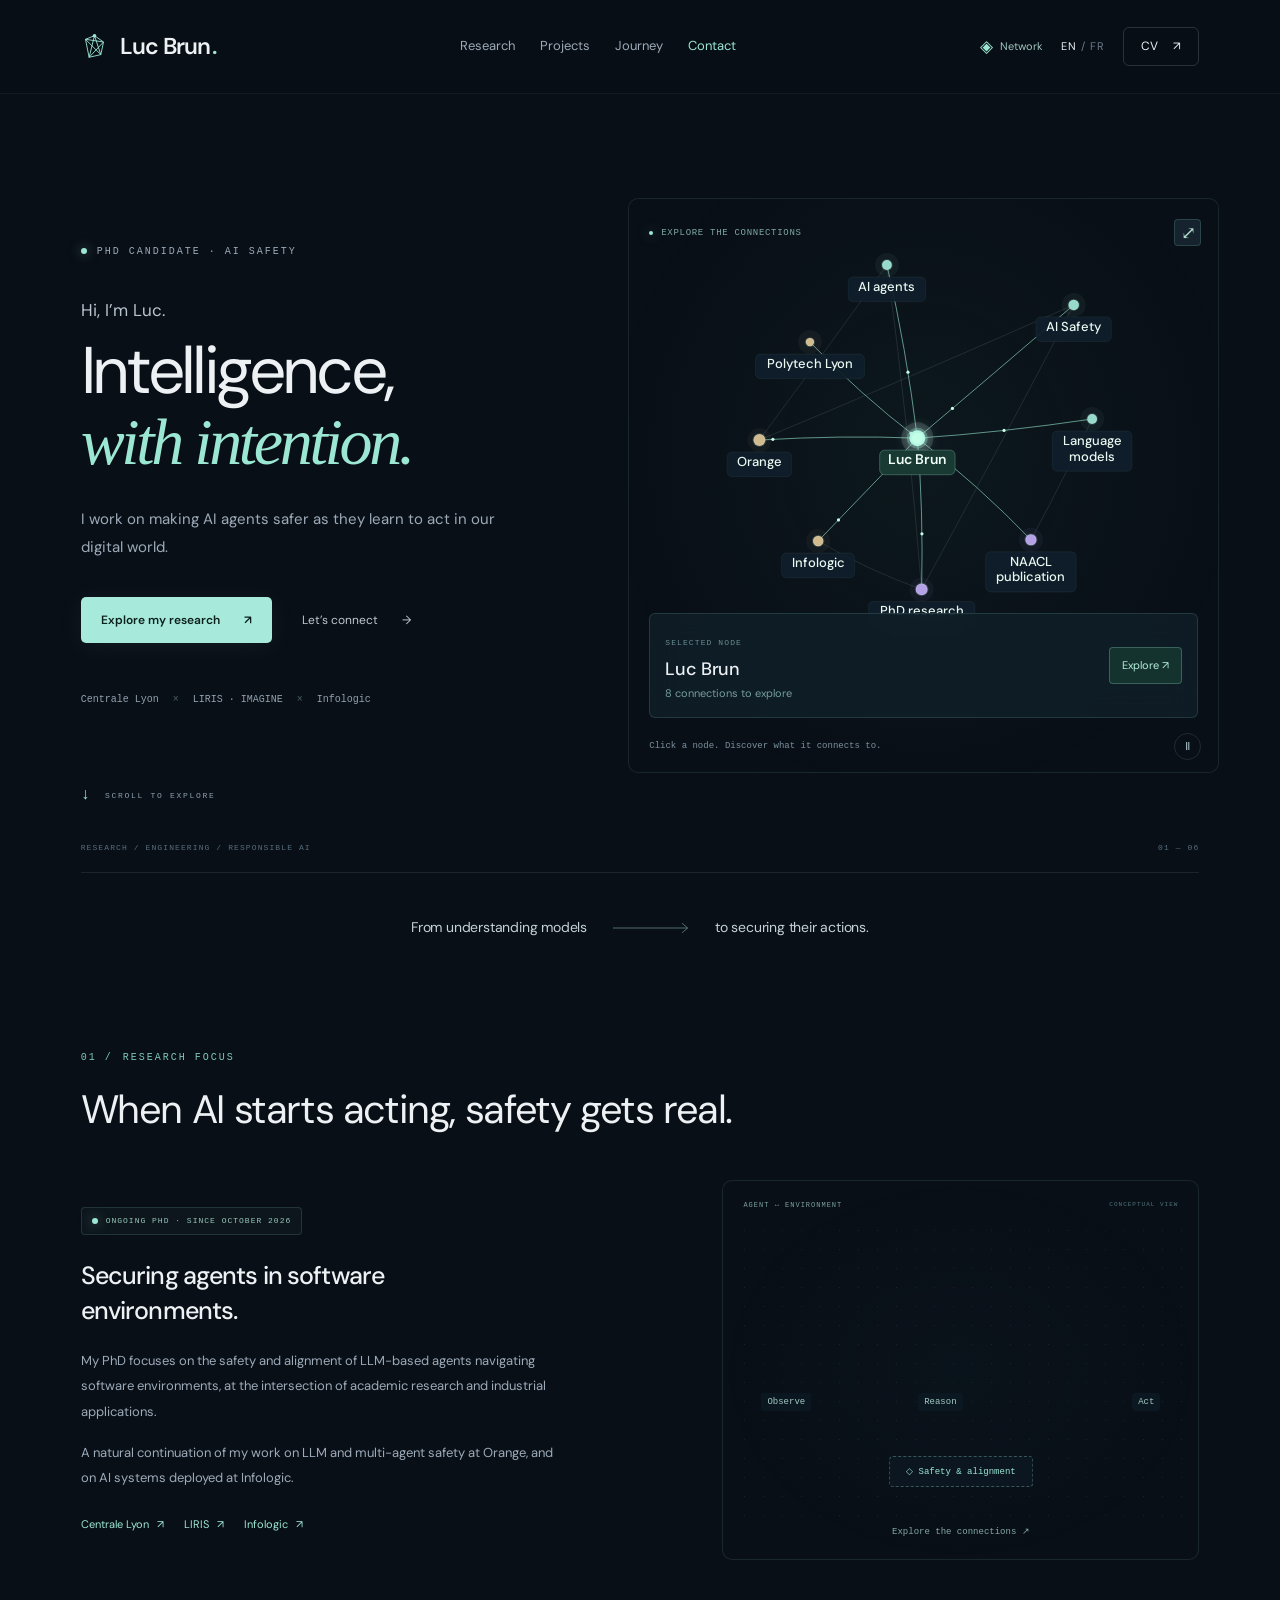
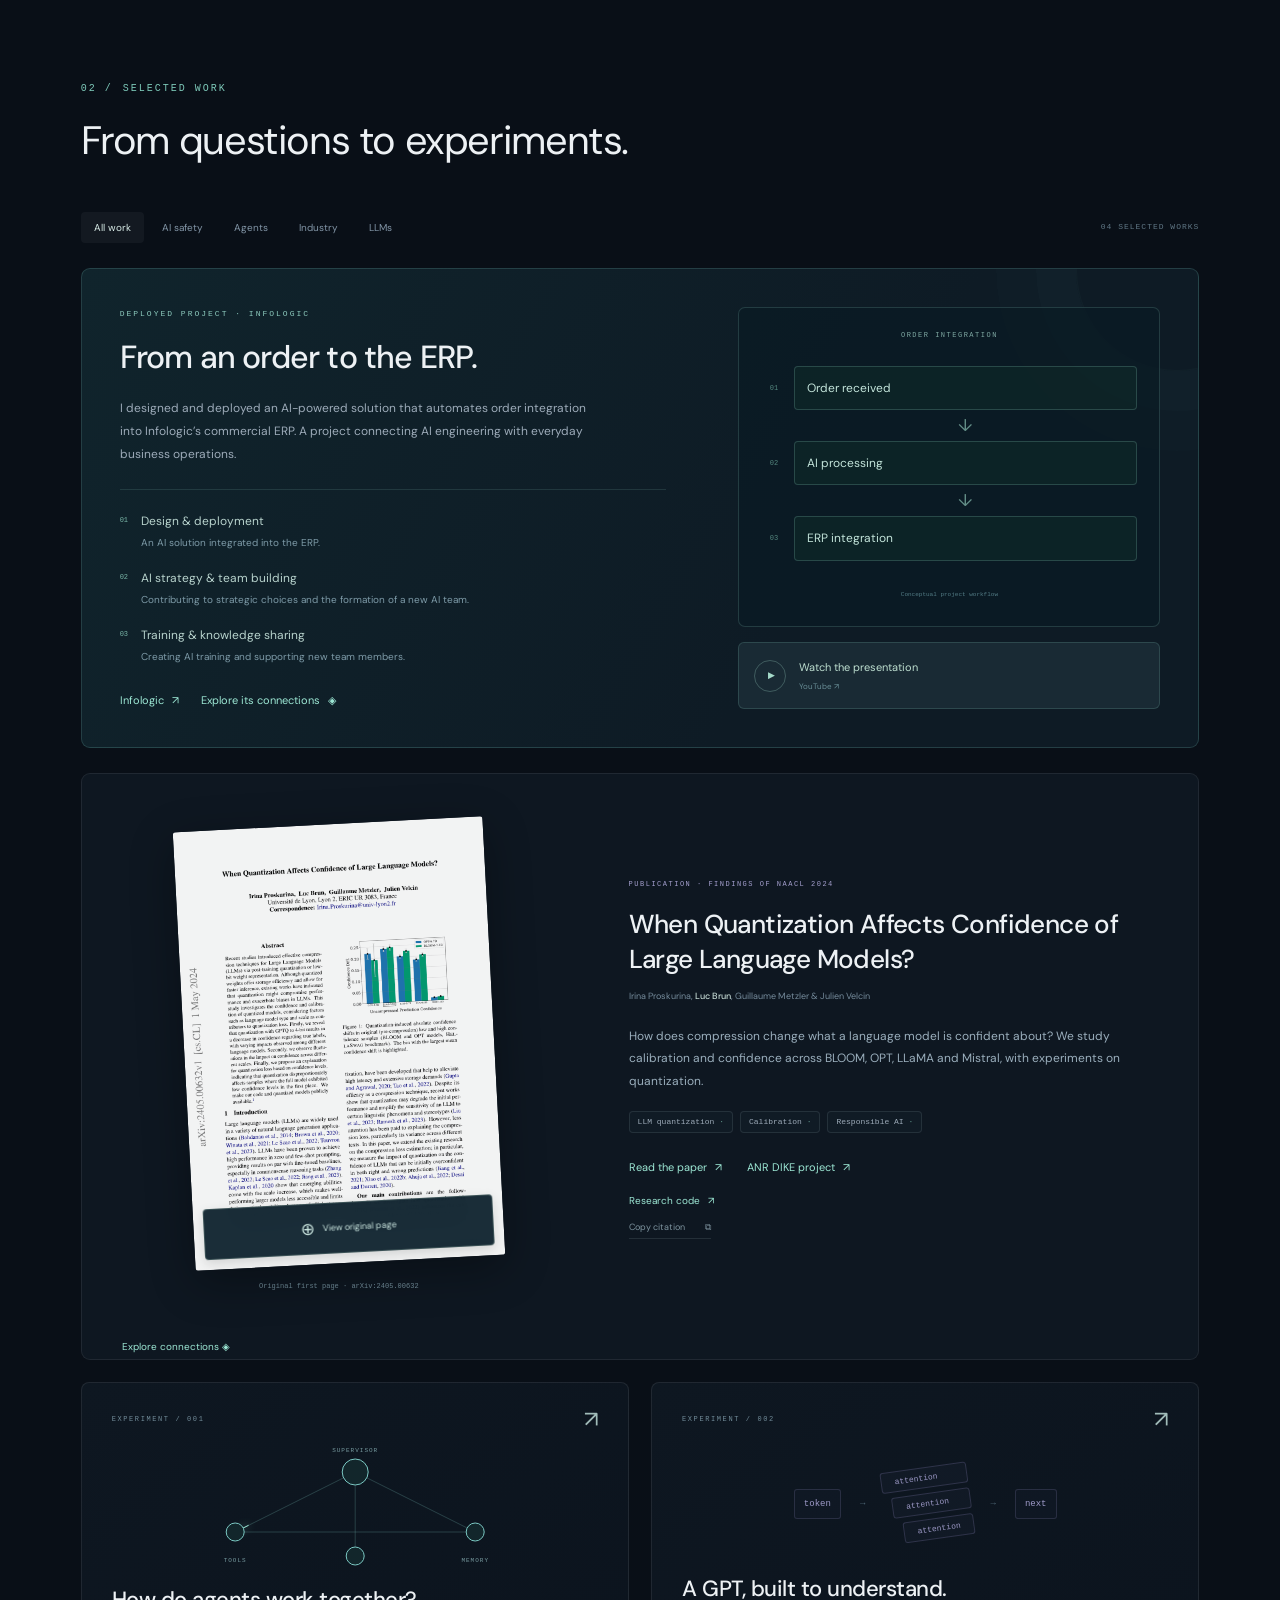
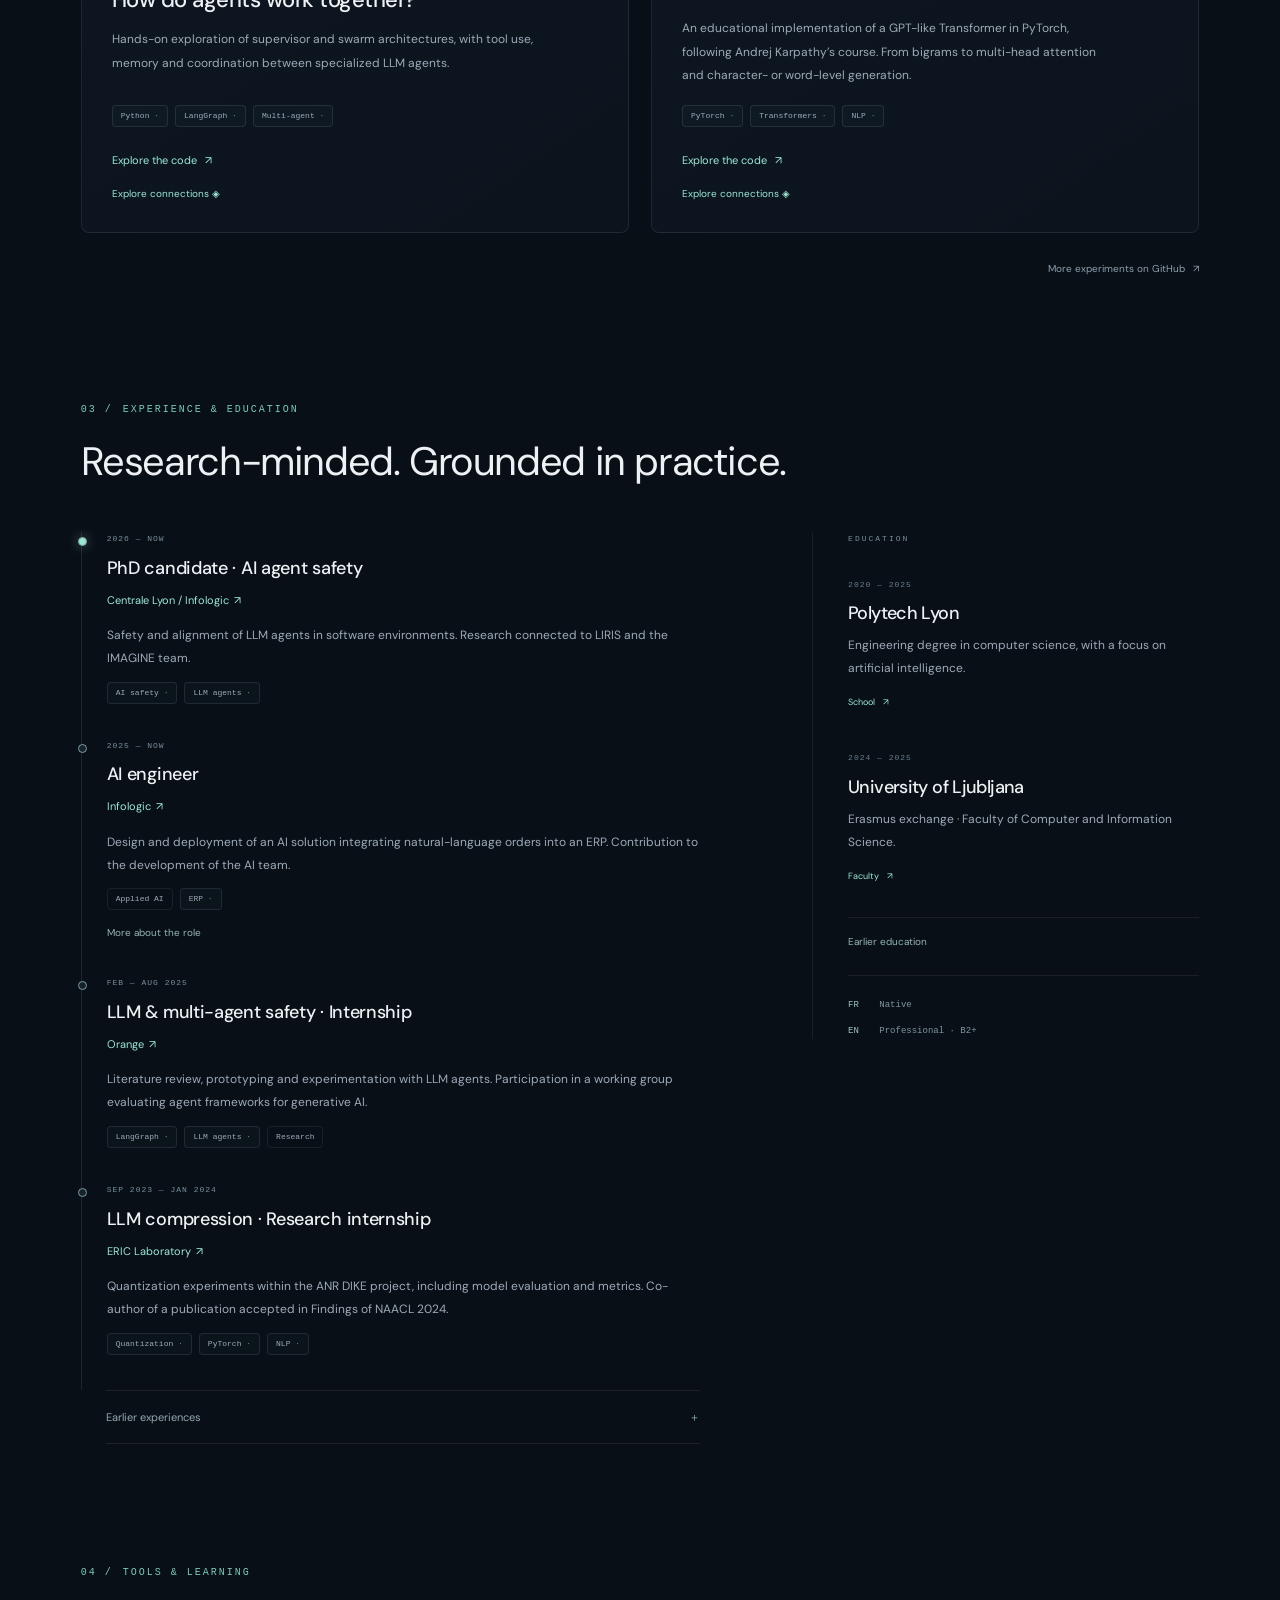
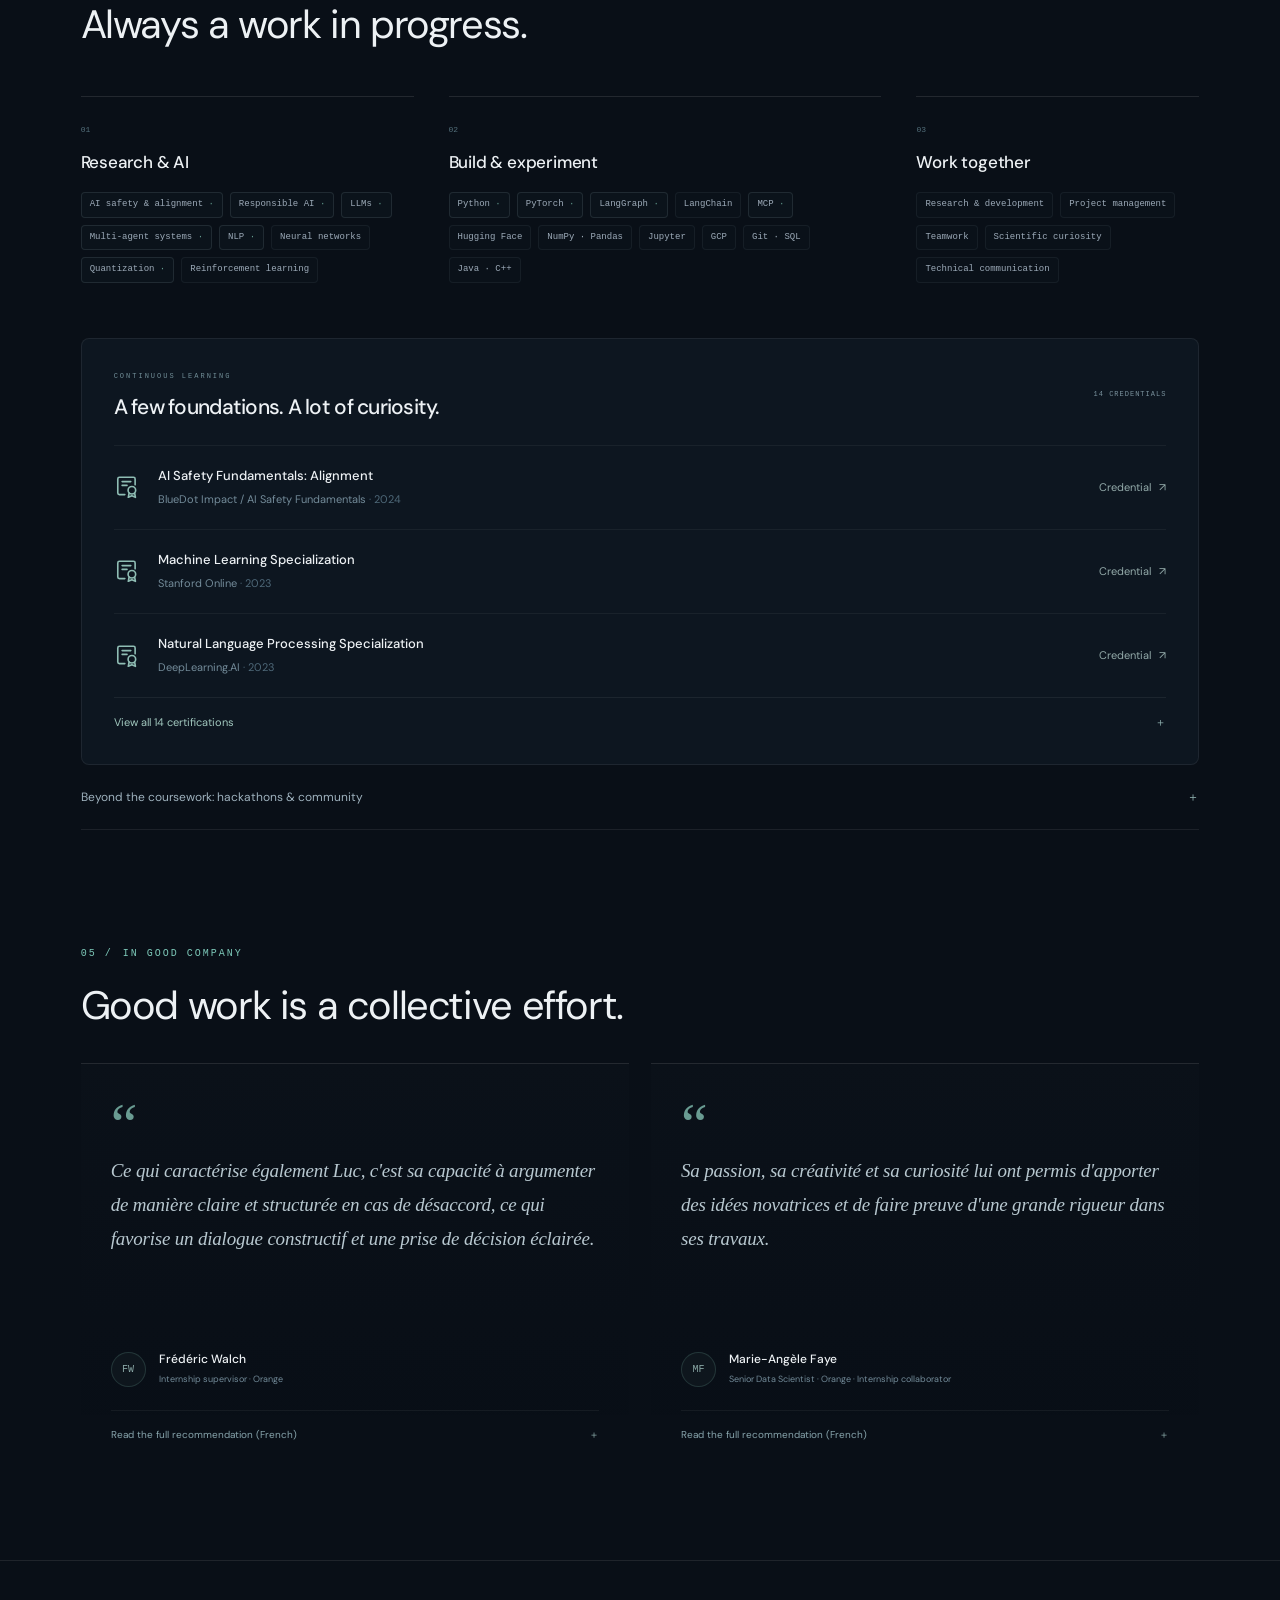
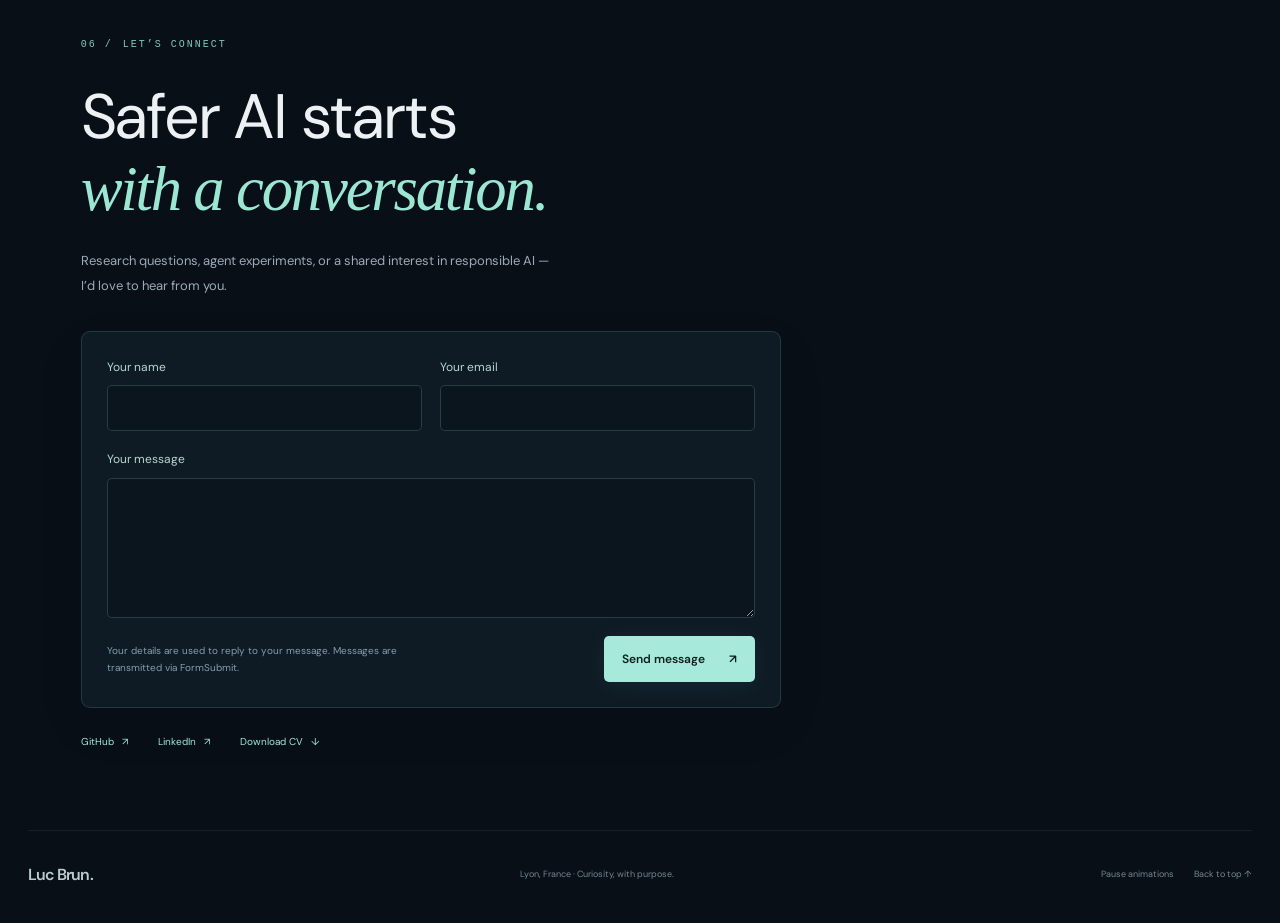
==== commit fedbdd34: "Keep enlarged graph labels separated on narrow screens" ====
--- a/index.html
+++ b/index.html
@@ -1,4 +1,4 @@
-<!doctype html><html lang="en"><head><meta charset="utf-8"><meta name="viewport" content="width=device-width, initial-scale=1"><meta name="theme-color" content="#090f17"><title>Luc Brun — AI Safety & Agent Research</title><meta name="description" content="Luc Brun, PhD candidate working on the safety and alignment of AI agents in software environments. Research, publications, projects and experience."><meta property="og:title" content="Luc Brun — AI Safety & Agent Research"><meta property="og:description" content="Exploring safer AI, from language models to agents acting in software environments."><meta property="og:type" content="website"><link rel="icon" type="image/svg+xml" href="./favicon.svg"><link rel="stylesheet" href="./style.css"><link rel="stylesheet" href="./network.css"><link rel="stylesheet" href="./knowledge.css"><script defer src="./app.js?v=20261107-polish"></script><script defer src="./network.js"></script><script defer src="./knowledge-data.js"></script><script defer src="./knowledge.js?v=20261107-polish"></script><link rel="stylesheet" href="./polish.css?v=20261107-polish"><script type="application/ld+json">{"@context":"https://schema.org","@type":"Person","name":"Luc Brun","jobTitle":"PhD candidate in AI agent safety","sameAs":["https://github.com/Luckyluuuc","https://www.linkedin.com/in/luc-brun/"],"knowsAbout":["AI safety","Large language models","Multi-agent systems","Quantization"]}</script></head><body><a class="skip" href="#main"><span data-en="Skip to content" data-fr="Aller au contenu">Skip to content</span></a><div class="network-world" aria-hidden="true"><canvas id="network"></canvas></div><div class="reading-progress" aria-hidden="true"></div><header class="header"><a class="wordmark" href="#" aria-label="Luc Brun — home"><svg width="27" height="27" viewBox="0 0 30 30" aria-hidden="true"><path d="M5 7L15 3L25 10L22 24L9 27L5 7L22 24L15 3L9 27L25 10L5 7" fill="none" stroke="currentColor" stroke-width="1"/><circle cx="15" cy="3" r="2" fill="currentColor"/></svg> Luc Brun<span class="wordmark-dot">.</span></a><nav aria-label="Main navigation"><a href="#research"><span data-en="Research" data-fr="Recherche">Research</span></a><a href="#projects"><span data-en="Projects" data-fr="Projets">Projects</span></a><a href="#journey"><span data-en="Journey" data-fr="Parcours">Journey</span></a><a href="#contact"><span data-en="Contact" data-fr="Contact">Contact</span></a></nav><div class="header-actions"><button class="open-network header-network" type="button"><span aria-hidden="true">◈</span><span data-en="Network" data-fr="Réseau">Network</span></button><button id="language" class="language" aria-label="Passer en français">EN <span>/ FR</span></button><a class="small-cta" href="./Luc-Brun-CV.pdf?v=20261107-polish" target="_blank" rel="noopener">CV <span aria-hidden="true">↗</span></a></div></header><main id="main">
+<!doctype html><html lang="en"><head><meta charset="utf-8"><meta name="viewport" content="width=device-width, initial-scale=1"><meta name="theme-color" content="#090f17"><title>Luc Brun — AI Safety & Agent Research</title><meta name="description" content="Luc Brun, PhD candidate working on the safety and alignment of AI agents in software environments. Research, publications, projects and experience."><meta property="og:title" content="Luc Brun — AI Safety & Agent Research"><meta property="og:description" content="Exploring safer AI, from language models to agents acting in software environments."><meta property="og:type" content="website"><link rel="icon" type="image/svg+xml" href="./favicon.svg"><link rel="stylesheet" href="./style.css"><link rel="stylesheet" href="./network.css"><link rel="stylesheet" href="./knowledge.css"><script defer src="./app.js?v=20261107-polish2"></script><script defer src="./network.js"></script><script defer src="./knowledge-data.js"></script><script defer src="./knowledge.js?v=20261107-polish2"></script><link rel="stylesheet" href="./polish.css?v=20261107-polish2"><script type="application/ld+json">{"@context":"https://schema.org","@type":"Person","name":"Luc Brun","jobTitle":"PhD candidate in AI agent safety","sameAs":["https://github.com/Luckyluuuc","https://www.linkedin.com/in/luc-brun/"],"knowsAbout":["AI safety","Large language models","Multi-agent systems","Quantization"]}</script></head><body><a class="skip" href="#main"><span data-en="Skip to content" data-fr="Aller au contenu">Skip to content</span></a><div class="network-world" aria-hidden="true"><canvas id="network"></canvas></div><div class="reading-progress" aria-hidden="true"></div><header class="header"><a class="wordmark" href="#" aria-label="Luc Brun — home"><svg width="27" height="27" viewBox="0 0 30 30" aria-hidden="true"><path d="M5 7L15 3L25 10L22 24L9 27L5 7L22 24L15 3L9 27L25 10L5 7" fill="none" stroke="currentColor" stroke-width="1"/><circle cx="15" cy="3" r="2" fill="currentColor"/></svg> Luc Brun<span class="wordmark-dot">.</span></a><nav aria-label="Main navigation"><a href="#research"><span data-en="Research" data-fr="Recherche">Research</span></a><a href="#projects"><span data-en="Projects" data-fr="Projets">Projects</span></a><a href="#journey"><span data-en="Journey" data-fr="Parcours">Journey</span></a><a href="#contact"><span data-en="Contact" data-fr="Contact">Contact</span></a></nav><div class="header-actions"><button class="open-network header-network" type="button"><span aria-hidden="true">◈</span><span data-en="Network" data-fr="Réseau">Network</span></button><button id="language" class="language" aria-label="Passer en français">EN <span>/ FR</span></button><a class="small-cta" href="./Luc-Brun-CV.pdf?v=20261107-polish2" target="_blank" rel="noopener">CV <span aria-hidden="true">↗</span></a></div></header><main id="main">
 <section class="hero" aria-labelledby="hero-title"><div class="hero-copy"><p class="eyebrow"><span class="status-dot"></span><span data-en="PHD CANDIDATE · AI SAFETY" data-fr="DOCTORANT · SÉCURITÉ DE L’IA">PHD CANDIDATE · AI SAFETY</span></p><p class="hero-intro"><span data-en="Hi, I’m Luc." data-fr="Bonjour, moi c’est Luc.">Hi, I’m Luc.</span></p><h1 id="hero-title"><span data-en="Intelligence," data-fr="L’intelligence,">Intelligence,</span><br><em><span data-en="with intention." data-fr="avec intention.">with intention.</span></em></h1><p class="hero-description" data-en="I work on making AI agents safer as they learn to act in our digital world." data-fr="Je travaille à rendre les agents IA plus sûrs lorsqu’ils agissent dans nos environnements numériques.">I work on making AI agents safer as they learn to act in our digital world.</p><div class="hero-buttons"><a class="button primary" href="#research"><span data-en="Explore my research" data-fr="Explorer mes travaux">Explore my research</span> <span aria-hidden="true">↗</span></a><a class="button quiet" href="#contact"><span data-en="Let’s connect" data-fr="Échangeons">Let’s connect</span> <span aria-hidden="true">→</span></a></div><div class="hero-affiliations"><span>Centrale Lyon</span><i>×</i><span>LIRIS · IMAGINE</span><i>×</i><span>Infologic</span></div></div>
 <div class="network-stage knowledge-stage"><div class="knowledge-stage-top"><span class="status-dot"></span><span><span data-en="EXPLORE THE CONNECTIONS" data-fr="EXPLOREZ LES CONNEXIONS">EXPLORE THE CONNECTIONS</span></span><button class="open-network" type="button" aria-label="Expand knowledge graph">⤢</button></div><div id="inline-graph" class="knowledge-surface" data-surface="inline"></div><div class="inline-selection"><div><span class="mono"><span data-en="SELECTED NODE" data-fr="NŒUD SÉLECTIONNÉ">SELECTED NODE</span></span><h3 id="inline-node-title">Luc Brun</h3><p id="inline-node-count"></p></div><button class="open-network inline-open" type="button"><span data-en="Explore" data-fr="Explorer">Explore</span> ↗</button></div><div class="network-caption"><span><span data-en="Click a node. Discover what it connects to." data-fr="Cliquez sur un nœud. Découvrez ses connexions.">Click a node. Discover what it connects to.</span></span><button id="motion" type="button" aria-label="Pause animation" aria-pressed="false">Ⅱ</button></div></div><a class="scroll-cue" href="#research"><span aria-hidden="true">↓</span> <span data-en="SCROLL TO EXPLORE" data-fr="DÉFILER POUR EXPLORER">SCROLL TO EXPLORE</span></a><div class="hero-bottom"><span>RESEARCH / ENGINEERING / RESPONSIBLE AI</span><span>01 — 06</span></div></section>
 <div class="identity-strip"><span><span data-en="From understanding models" data-fr="Comprendre les modèles">From understanding models</span></span><svg viewBox="0 0 110 20" aria-hidden="true"><path d="M0 10h108m-8-7 8 7-8 7"/></svg><span><span data-en="to securing their actions." data-fr="pour sécuriser leurs actions.">to securing their actions.</span></span></div>
@@ -6,4 +6,4 @@
 <section id="projects" class="section works"><div class="section-head reveal"><div><p class="eyebrow">02 / <span data-en="SELECTED WORK" data-fr="TRAVAUX CHOISIS">SELECTED WORK</span></p><h2 data-en="From questions to experiments." data-fr="Des questions aux expériences.">From questions to experiments.</h2></div></div><div class="work-toolbar"><div class="filters" role="group" aria-label="Filter selected work"><button class="filter active" data-filter="all" aria-pressed="true"><span data-en="All work" data-fr="Tout">All work</span></button><button class="filter" data-filter="safety" aria-pressed="false">AI safety</button><button class="filter" data-filter="agents" aria-pressed="false"><span data-en="Agents" data-fr="Agents">Agents</span></button><button class="filter" data-filter="industry" aria-pressed="false"><span data-en="Industry" data-fr="Industrie">Industry</span></button><button class="filter" data-filter="models" aria-pressed="false">LLMs</button></div><span class="mono work-count" aria-live="polite">04 <span data-en="SELECTED WORKS" data-fr="TRAVAUX CHOISIS">SELECTED WORKS</span></span></div><article id="project-infologic" class="industry-feature work-item reveal" data-topics="industry" data-knowledge-node="orders"><div class="industry-copy"><p class="eyebrow"><span data-en="DEPLOYED PROJECT · INFOLOGIC" data-fr="PROJET DÉPLOYÉ · INFOLOGIC">DEPLOYED PROJECT · INFOLOGIC</span></p><h3><span data-en="From an order to the ERP." data-fr="De la commande à l’ERP.">From an order to the ERP.</span></h3><p data-en="I designed and deployed an AI-powered solution that automates order integration into Infologic’s commercial ERP. A project connecting AI engineering with everyday business operations." data-fr="J’ai conçu et déployé une solution d’intégration automatisée de commandes par IA dans l’ERP commercialisé par Infologic. Un projet qui relie ingénierie IA et usages métier concrets.">I designed and deployed an AI-powered solution that automates order integration into Infologic’s commercial ERP. A project connecting AI engineering with everyday business operations.</p><div class="industry-contributions"><div><span>01</span><p><span data-en="Design &amp; deployment" data-fr="Conception &amp; déploiement">Design &amp; deployment</span><small><span data-en="An AI solution integrated into the ERP." data-fr="Une solution IA intégrée à l’ERP.">An AI solution integrated into the ERP.</span></small></p></div><div><span>02</span><p><span data-en="AI strategy &amp; team building" data-fr="Stratégie IA &amp; structuration d’équipe">AI strategy &amp; team building</span><small><span data-en="Contributing to strategic choices and the formation of a new AI team." data-fr="Participation aux choix stratégiques et à la structuration d’une nouvelle équipe IA.">Contributing to strategic choices and the formation of a new AI team.</span></small></p></div><div><span>03</span><p><span data-en="Training &amp; knowledge sharing" data-fr="Formation &amp; transmission">Training &amp; knowledge sharing</span><small><span data-en="Creating AI training and supporting new team members." data-fr="Création de formations IA et accompagnement des nouveaux arrivants.">Creating AI training and supporting new team members.</span></small></p></div></div><div class="work-links"><a class="text-link" href="https://www.infologic.fr/" target="_blank" rel="noopener noreferrer"><span data-en="Infologic" data-fr="Infologic">Infologic</span> ↗</a><button class="text-link knowledge-link" type="button" data-knowledge-node="orders"><span data-en="Explore its connections" data-fr="Explorer ses connexions">Explore its connections</span> ◈</button></div></div><div class="industry-media"><div class="order-flow" aria-label="Conceptual workflow: order, AI processing, ERP"><p class="mono"><span data-en="ORDER INTEGRATION" data-fr="INTÉGRATION DE COMMANDES">ORDER INTEGRATION</span></p><div><span>01</span><strong><span data-en="Order received" data-fr="Commande reçue">Order received</span></strong><i>↓</i><span>02</span><strong><span data-en="AI processing" data-fr="Traitement IA">AI processing</span></strong><i>↓</i><span>03</span><strong><span data-en="ERP integration" data-fr="Intégration ERP">ERP integration</span></strong></div><small><span data-en="Conceptual project workflow" data-fr="Schéma de principe du projet">Conceptual project workflow</span></small></div><a class="industry-video" href="https://youtu.be/15m_qlY7JE4" target="_blank" rel="noopener noreferrer"><span class="video-play" aria-hidden="true">▶</span><div><strong><span data-en="Watch the presentation" data-fr="Voir la présentation">Watch the presentation</span></strong><small>YouTube ↗</small></div></a></div></article><article id="publication" class="publication work-item reveal" data-topics="models safety"><div class="paper-original"><button class="paper-preview" type="button" aria-haspopup="dialog"><img src="./publication-first-page.png" width="1012" height="1432" loading="lazy" alt="Actual first page of When Quantization Affects Confidence of Large Language Models, with title, authors, abstract and Figure 1."><span class="paper-zoom"><span aria-hidden="true">⊕</span> <span data-en="View original page" data-fr="Agrandir la page originale">View original page</span></span></button><p><span data-en="Original first page · arXiv:2405.00632" data-fr="Première page originale · arXiv:2405.00632">Original first page · arXiv:2405.00632</span></p></div><div class="publication-copy"><p class="eyebrow"><span data-en="PUBLICATION · FINDINGS OF NAACL 2024" data-fr="PUBLICATION · FINDINGS OF NAACL 2024">PUBLICATION · FINDINGS OF NAACL 2024</span></p><h3>When Quantization Affects Confidence of Large Language Models?</h3><p class="authors">Irina Proskurina, <strong>Luc Brun</strong>, Guillaume Metzler & Julien Velcin</p><p data-en="How does compression change what a language model is confident about? We study calibration and confidence across BLOOM, OPT, LLaMA and Mistral, with experiments on quantization." data-fr="Comment la compression modifie-t-elle la confiance d’un modèle de langage ? Nous étudions la calibration et la confiance de BLOOM, OPT, LLaMA et Mistral à travers des expériences de quantification.">How does compression change what a language model is confident about? We study calibration and confidence across BLOOM, OPT, LLaMA and Mistral, with experiments on quantization.</p><div class="tags"><span>LLM quantization</span><span>Calibration</span><span>Responsible AI</span></div><div class="work-links"><a class="text-link" href="https://arxiv.org/abs/2405.00632" target="_blank" rel="noopener noreferrer"><span data-en="Read the paper" data-fr="Lire la publication">Read the paper</span><span aria-hidden="true"> ↗</span></a><a class="text-link" href="https://www.anr-dike.fr/" target="_blank" rel="noopener noreferrer"><span data-en="ANR DIKE project" data-fr="Projet ANR DIKE">ANR DIKE project</span><span aria-hidden="true"> ↗</span></a></div><a class="text-link paper-code-link" href="https://github.com/upunaprosk/quantized-lm-confidence" target="_blank" rel="noopener noreferrer"><span data-en="Research code" data-fr="Code de recherche">Research code</span> ↗</a><button class="citation-button" id="copy-citation"><span data-en="Copy citation" data-fr="Copier la référence">Copy citation</span> <span aria-hidden="true">⧉</span></button><span id="citation-status" class="sr-only" aria-live="polite"></span></div></article><div class="project-grid"><article id="project-agents" class="project work-item reveal" data-topics="agents safety"><div class="project-top"><span class="mono">EXPERIMENT / 001</span><span class="project-symbol">↗</span></div><div class="mini-graph" aria-hidden="true"><svg viewBox="0 0 400 145"><path d="M80 95L200 35L320 95M80 95H320M200 35V119"/><path class="graph-pulse" d="M80 95L200 35L320 95"/><circle cx="200" cy="35" r="13"/><circle cx="80" cy="95" r="9"/><circle cx="320" cy="95" r="9"/><circle cx="200" cy="119" r="9"/><text x="200" y="15">SUPERVISOR</text><text x="80" y="125">TOOLS</text><text x="320" y="125">MEMORY</text></svg></div><h3 data-en="How do agents work together?" data-fr="Comment les agents coopèrent-ils ?">How do agents work together?</h3><p data-en="Hands-on exploration of supervisor and swarm architectures, with tool use, memory and coordination between specialized LLM agents." data-fr="Exploration pratique des architectures superviseur et swarm, de l’usage d’outils, de la mémoire et de la coordination entre agents LLM spécialisés.">Hands-on exploration of supervisor and swarm architectures, with tool use, memory and coordination between specialized LLM agents.</p><div class="tags"><span>Python</span><span>LangGraph</span><span>Multi-agent</span></div><a class="text-link" href="https://github.com/Luckyluuuc/multi-agent-langgraph-xp" target="_blank" rel="noopener noreferrer"><span data-en="Explore the code" data-fr="Explorer le code">Explore the code</span><span aria-hidden="true"> ↗</span></a></article><article id="project-gpt" class="project work-item reveal" data-topics="models"><div class="project-top"><span class="mono">EXPERIMENT / 002</span><span class="project-symbol">↗</span></div><div class="token-visual" aria-hidden="true"><span>token</span><i>→</i><div class="attention-stack"><b>attention</b><b>attention</b><b>attention</b></div><i>→</i><span>next</span></div><h3 data-en="A GPT, built to understand." data-fr="Construire un GPT pour comprendre.">A GPT, built to understand.</h3><p data-en="An educational implementation of a GPT-like Transformer in PyTorch, following Andrej Karpathy’s course. From bigrams to multi-head attention and character- or word-level generation." data-fr="Une implémentation pédagogique d’un Transformer de type GPT en PyTorch, à partir du cours d’Andrej Karpathy. Des bigrammes à l’attention multi-têtes et à la génération par caractères ou par mots.">An educational implementation of a GPT-like Transformer in PyTorch, following Andrej Karpathy’s course. From bigrams to multi-head attention and character- or word-level generation.</p><div class="tags"><span>PyTorch</span><span>Transformers</span><span>NLP</span></div><a class="text-link" href="https://github.com/Luckyluuuc/GPTmodel" target="_blank" rel="noopener noreferrer"><span data-en="Explore the code" data-fr="Explorer le code">Explore the code</span><span aria-hidden="true"> ↗</span></a></article></div><p class="more-work"><a class="text-link" href="https://github.com/Luckyluuuc" target="_blank" rel="noopener noreferrer"><span data-en="More experiments on GitHub" data-fr="Autres expérimentations sur GitHub">More experiments on GitHub</span><span aria-hidden="true"> ↗</span></a></p></section>
 <section id="journey" class="section journey"><div class="section-head reveal"><div><p class="eyebrow">03 / <span data-en="EXPERIENCE &amp; EDUCATION" data-fr="EXPÉRIENCE &amp; FORMATION">EXPERIENCE &amp; EDUCATION</span></p><h2 data-en="Research-minded. Grounded in practice." data-fr="L’esprit recherche. L’expérience du terrain.">Research-minded. Grounded in practice.</h2></div></div><div class="journey-layout"><div class="timeline"><article id="experience-phd" class="timeline-item reveal"><div class="timeline-date"><span data-en="2026 — NOW" data-fr="2026 — AUJ.">2026 — NOW</span></div><div class="timeline-body"><h3><span data-en="PhD candidate · AI agent safety" data-fr="Doctorant · Sécurité des agents IA">PhD candidate · AI agent safety</span></h3><a class="organization" href="https://www.ec-lyon.fr/" target="_blank" rel="noopener noreferrer">Centrale Lyon / Infologic<span aria-hidden="true"> ↗</span></a><p><span data-en="Safety and alignment of LLM agents in software environments. Research connected to LIRIS and the IMAGINE team." data-fr="Sécurisation et alignement des agents LLM en environnement logiciel. Recherche en lien avec le LIRIS et l’équipe IMAGINE.">Safety and alignment of LLM agents in software environments. Research connected to LIRIS and the IMAGINE team.</span></p><div class="tags"><span>AI safety</span><span>LLM agents</span></div></div></article><article id="experience-infologic" class="timeline-item reveal"><div class="timeline-date"><span data-en="2025 — NOW" data-fr="2025 — AUJ.">2025 — NOW</span></div><div class="timeline-body"><h3><span data-en="AI engineer" data-fr="Ingénieur IA">AI engineer</span></h3><a class="organization" href="https://www.infologic.fr/" target="_blank" rel="noopener noreferrer">Infologic<span aria-hidden="true"> ↗</span></a><p><span data-en="Design and deployment of an AI solution integrating natural-language orders into an ERP. Contribution to the development of the AI team." data-fr="Conception et déploiement d’une solution IA d’intégration de commandes en langage naturel dans un ERP. Contribution à la structuration de l’équipe IA.">Design and deployment of an AI solution integrating natural-language orders into an ERP. Contribution to the development of the AI team.</span></p><div class="tags"><span>Applied AI</span><span>ERP</span></div><details><summary><span data-en="More about the role" data-fr="Détails du poste">More about the role</span></summary><p><span data-en="Participation in strategic AI decisions, creation of internal AI training and onboarding support for new team members." data-fr="Participation aux choix stratégiques en IA, création de formations internes et accompagnement des nouveaux arrivants.">Participation in strategic AI decisions, creation of internal AI training and onboarding support for new team members.</span></p></details></div></article><article id="experience-orange" class="timeline-item reveal"><div class="timeline-date"><span data-en="FEB — AUG 2025" data-fr="FÉV. — AOÛT 2025">FEB — AUG 2025</span></div><div class="timeline-body"><h3><span data-en="LLM &amp; multi-agent safety · Internship" data-fr="Sécurité des LLM et multi-agents · Stage">LLM &amp; multi-agent safety · Internship</span></h3><a class="organization" href="https://www.orange.com/" target="_blank" rel="noopener noreferrer">Orange<span aria-hidden="true"> ↗</span></a><p><span data-en="Literature review, prototyping and experimentation with LLM agents. Participation in a working group evaluating agent frameworks for generative AI." data-fr="Veille scientifique, prototypage et expérimentation sur les agents LLM. Participation à un groupe de travail évaluant les frameworks d’agents pour l’IA générative.">Literature review, prototyping and experimentation with LLM agents. Participation in a working group evaluating agent frameworks for generative AI.</span></p><div class="tags"><span>LangGraph</span><span>LLM agents</span><span>Research</span></div></div></article><article id="experience-eric" class="timeline-item reveal"><div class="timeline-date"><span data-en="SEP 2023 — JAN 2024" data-fr="SEPT. 2023 — JANV. 2024">SEP 2023 — JAN 2024</span></div><div class="timeline-body"><h3><span data-en="LLM compression · Research internship" data-fr="Compression des LLM · Stage de recherche">LLM compression · Research internship</span></h3><a class="organization" href="https://eric.univ-lyon2.fr/" target="_blank" rel="noopener noreferrer">ERIC Laboratory<span aria-hidden="true"> ↗</span></a><p><span data-en="Quantization experiments within the ANR DIKE project, including model evaluation and metrics. Co-author of a publication accepted in Findings of NAACL 2024." data-fr="Expériences de quantification dans le projet ANR DIKE, avec évaluation des modèles et calcul de métriques. Co-auteur d’une publication acceptée dans Findings of NAACL 2024.">Quantization experiments within the ANR DIKE project, including model evaluation and metrics. Co-author of a publication accepted in Findings of NAACL 2024.</span></p><div class="tags"><span>Quantization</span><span>PyTorch</span><span>NLP</span></div></div></article><details class="earlier"><summary><span data-en="Earlier experiences" data-fr="Expériences complémentaires">Earlier experiences</span> <span>＋</span></summary><div class="earlier-content"><h4>LMFA · Centrale Lyon — 2021</h4><p><span data-en="Helped prepare a new practical teaching session for engineering students." data-fr="Aide à la préparation d’un nouveau travail pratique pour les élèves ingénieurs.">Helped prepare a new practical teaching session for engineering students.</span></p><h4>digiSchool — 2018</h4><p><span data-en="Observation internship: software development and digital educational content." data-fr="Stage d’observation : développement logiciel et création de contenus pédagogiques numériques.">Observation internship: software development and digital educational content.</span></p><h4>France 3 — 2017</h4><p><span data-en="Observation of the production of local television news reports." data-fr="Observation de la réalisation de reportages pour le journal télévisé local.">Observation of the production of local television news reports.</span></p></div></details></div><aside class="education reveal"><p class="eyebrow"><span data-en="EDUCATION" data-fr="FORMATION">EDUCATION</span></p><div class="education-item"><span class="mono">2020 — 2025</span><h3>Polytech Lyon</h3><p><span data-en="Engineering degree in computer science, with a focus on artificial intelligence." data-fr="Diplôme d’ingénieur en informatique, spécialisation intelligence artificielle.">Engineering degree in computer science, with a focus on artificial intelligence.</span></p><a class="text-link" href="https://polytech.univ-lyon1.fr/" target="_blank" rel="noopener noreferrer"><span data-en="School" data-fr="École">School</span><span aria-hidden="true"> ↗</span></a></div><div class="education-item"><span class="mono">2024 — 2025</span><h3>University of Ljubljana</h3><p><span data-en="Erasmus exchange · Faculty of Computer and Information Science." data-fr="Échange Erasmus · Faculté d’informatique et des sciences de l’information.">Erasmus exchange · Faculty of Computer and Information Science.</span></p><a class="text-link" href="https://www.fri.uni-lj.si/en" target="_blank" rel="noopener noreferrer"><span data-en="Faculty" data-fr="Faculté">Faculty</span><span aria-hidden="true"> ↗</span></a></div><details><summary><span data-en="Earlier education" data-fr="Formation précédente">Earlier education</span></summary><p><span data-en="Scientific baccalaureate, engineering sciences · European English section. Lycée Germaine Tillion, 2017–2020." data-fr="Baccalauréat scientifique, sciences de l’ingénieur · Section européenne anglais. Lycée Germaine Tillion, 2017–2020.">Scientific baccalaureate, engineering sciences · European English section. Lycée Germaine Tillion, 2017–2020.</span></p></details><div class="languages"><span>FR <b><span data-en="Native" data-fr="Langue maternelle">Native</span></b></span><span>EN <b><span data-en="Professional · B2+" data-fr="Professionnel · B2+">Professional · B2+</span></b></span></div></aside></div></section>
 <section id="toolkit" class="section toolkit"><div class="section-head reveal"><div><p class="eyebrow">04 / <span data-en="TOOLS &amp; LEARNING" data-fr="COMPÉTENCES &amp; APPRENTISSAGE">TOOLS &amp; LEARNING</span></p><h2 data-en="Always a work in progress." data-fr="Toujours en exploration.">Always a work in progress.</h2></div></div><div class="skill-groups reveal"><div class="skill-group"><span class="mono">01</span><h3><span data-en="Research &amp; AI" data-fr="Recherche &amp; IA">Research &amp; AI</span></h3><div class="tags"><span>AI safety &amp; alignment</span><span>Responsible AI</span><span>LLMs</span><span>Multi-agent systems</span><span>NLP</span><span>Neural networks</span><span>Quantization</span><span>Reinforcement learning</span></div></div><div class="skill-group"><span class="mono">02</span><h3><span data-en="Build &amp; experiment" data-fr="Développement &amp; expérimentation">Build &amp; experiment</span></h3><div class="tags"><span>Python</span><span>PyTorch</span><span>LangGraph</span><span>LangChain</span><span>MCP</span><span>Hugging Face</span><span>NumPy · Pandas</span><span>Jupyter</span><span>GCP</span><span>Git · SQL</span><span>Java · C++</span></div></div><div class="skill-group"><span class="mono">03</span><h3><span data-en="Work together" data-fr="Travail collectif">Work together</span></h3><div class="tags"><span>Research &amp; development</span><span>Project management</span><span>Teamwork</span><span>Scientific curiosity</span><span>Technical communication</span></div></div></div><div class="certifications reveal"><div class="cert-heading"><div><p class="eyebrow"><span data-en="CONTINUOUS LEARNING" data-fr="FORMATION CONTINUE">CONTINUOUS LEARNING</span></p><h3><span data-en="A few foundations. A lot of curiosity." data-fr="Des bases solides. Beaucoup de curiosité.">A few foundations. A lot of curiosity.</span></h3></div><span class="mono">14 <span data-en="CREDENTIALS" data-fr="CERTIFICATIONS">CREDENTIALS</span></span></div><div id="cert-bluedot" class="cert-row"><span class="cert-icon" aria-hidden="true"><svg viewBox="0 0 24 24" fill="none" stroke="currentColor" stroke-width="1.5" stroke-linecap="round" stroke-linejoin="round"><path d="M10 19H5a1.5 1.5 0 0 1-1.5-1.5v-13A1.5 1.5 0 0 1 5 3h13a1.5 1.5 0 0 1 1.5 1.5V10M7.5 7h8M7.5 10.5H12"/><circle cx="16.5" cy="15" r="3.5"/><path d="m14 17.5-.8 4 3.3-1.4 3.3 1.4-.8-4"/></svg></span><div><h4>AI Safety Fundamentals: Alignment</h4><p>BlueDot Impact / AI Safety Fundamentals <span>· 2024</span></p></div><a class="text-link" href="https://course.bluedot.org/certification?id=recHPfcS8F6F5Jn37" target="_blank" rel="noopener noreferrer"><span data-en="Credential" data-fr="Justificatif">Credential</span><span aria-hidden="true"> ↗</span></a></div><div id="cert-ml" class="cert-row"><span class="cert-icon" aria-hidden="true"><svg viewBox="0 0 24 24" fill="none" stroke="currentColor" stroke-width="1.5" stroke-linecap="round" stroke-linejoin="round"><path d="M10 19H5a1.5 1.5 0 0 1-1.5-1.5v-13A1.5 1.5 0 0 1 5 3h13a1.5 1.5 0 0 1 1.5 1.5V10M7.5 7h8M7.5 10.5H12"/><circle cx="16.5" cy="15" r="3.5"/><path d="m14 17.5-.8 4 3.3-1.4 3.3 1.4-.8-4"/></svg></span><div><h4>Machine Learning Specialization</h4><p>Stanford Online <span>· 2023</span></p></div><a class="text-link" href="https://www.coursera.org/account/accomplishments/specialization/JLS97MJ6S86A" target="_blank" rel="noopener noreferrer"><span data-en="Credential" data-fr="Justificatif">Credential</span><span aria-hidden="true"> ↗</span></a></div><div id="cert-nlp" class="cert-row"><span class="cert-icon" aria-hidden="true"><svg viewBox="0 0 24 24" fill="none" stroke="currentColor" stroke-width="1.5" stroke-linecap="round" stroke-linejoin="round"><path d="M10 19H5a1.5 1.5 0 0 1-1.5-1.5v-13A1.5 1.5 0 0 1 5 3h13a1.5 1.5 0 0 1 1.5 1.5V10M7.5 7h8M7.5 10.5H12"/><circle cx="16.5" cy="15" r="3.5"/><path d="m14 17.5-.8 4 3.3-1.4 3.3 1.4-.8-4"/></svg></span><div><h4>Natural Language Processing Specialization</h4><p>DeepLearning.AI <span>· 2023</span></p></div><a class="text-link" href="https://www.coursera.org/account/accomplishments/specialization/G8S9V3PVWDHX" target="_blank" rel="noopener noreferrer"><span data-en="Credential" data-fr="Justificatif">Credential</span><span aria-hidden="true"> ↗</span></a></div><details class="all-certs"><summary><span data-en="View all 14 certifications" data-fr="Voir les 14 certifications">View all 14 certifications</span> <span>＋</span></summary><div class="cert-row"><span class="cert-icon" aria-hidden="true"><svg viewBox="0 0 24 24" fill="none" stroke="currentColor" stroke-width="1.5" stroke-linecap="round" stroke-linejoin="round"><path d="M10 19H5a1.5 1.5 0 0 1-1.5-1.5v-13A1.5 1.5 0 0 1 5 3h13a1.5 1.5 0 0 1 1.5 1.5V10M7.5 7h8M7.5 10.5H12"/><circle cx="16.5" cy="15" r="3.5"/><path d="m14 17.5-.8 4 3.3-1.4 3.3 1.4-.8-4"/></svg></span><div><h4>Participation — AI Safety Fundamentals</h4><p>AI Safety Collab by ENAIS <span>· 2024</span></p></div><a class="text-link" href="https://www.linkedin.com/in/luc-brun/details/certifications/" target="_blank" rel="noopener noreferrer"><span data-en="LinkedIn" data-fr="LinkedIn">LinkedIn</span><span aria-hidden="true"> ↗</span></a></div><div class="cert-row"><span class="cert-icon" aria-hidden="true"><svg viewBox="0 0 24 24" fill="none" stroke="currentColor" stroke-width="1.5" stroke-linecap="round" stroke-linejoin="round"><path d="M10 19H5a1.5 1.5 0 0 1-1.5-1.5v-13A1.5 1.5 0 0 1 5 3h13a1.5 1.5 0 0 1 1.5 1.5V10M7.5 7h8M7.5 10.5H12"/><circle cx="16.5" cy="15" r="3.5"/><path d="m14 17.5-.8 4 3.3-1.4 3.3 1.4-.8-4"/></svg></span><div><h4>Bridging the Gap — Critical Questions for AI</h4><p>Hasso Plattner Institute · Hackathon &amp; Ideathon <span>· 2024</span></p></div><a class="text-link" href="https://www.linkedin.com/in/luc-brun/details/certifications/" target="_blank" rel="noopener noreferrer"><span data-en="LinkedIn" data-fr="LinkedIn">LinkedIn</span><span aria-hidden="true"> ↗</span></a></div><div class="cert-row"><span class="cert-icon" aria-hidden="true"><svg viewBox="0 0 24 24" fill="none" stroke="currentColor" stroke-width="1.5" stroke-linecap="round" stroke-linejoin="round"><path d="M10 19H5a1.5 1.5 0 0 1-1.5-1.5v-13A1.5 1.5 0 0 1 5 3h13a1.5 1.5 0 0 1 1.5 1.5V10M7.5 7h8M7.5 10.5H12"/><circle cx="16.5" cy="15" r="3.5"/><path d="m14 17.5-.8 4 3.3-1.4 3.3 1.4-.8-4"/></svg></span><div><h4>Unsupervised Learning, Recommenders, Reinforcement Learning</h4><p>Stanford Online <span>· 2023</span></p></div><a class="text-link" href="https://www.coursera.org/account/accomplishments/verify/MGD4BD45SN3M" target="_blank" rel="noopener noreferrer"><span data-en="Credential" data-fr="Justificatif">Credential</span><span aria-hidden="true"> ↗</span></a></div><div class="cert-row"><span class="cert-icon" aria-hidden="true"><svg viewBox="0 0 24 24" fill="none" stroke="currentColor" stroke-width="1.5" stroke-linecap="round" stroke-linejoin="round"><path d="M10 19H5a1.5 1.5 0 0 1-1.5-1.5v-13A1.5 1.5 0 0 1 5 3h13a1.5 1.5 0 0 1 1.5 1.5V10M7.5 7h8M7.5 10.5H12"/><circle cx="16.5" cy="15" r="3.5"/><path d="m14 17.5-.8 4 3.3-1.4 3.3 1.4-.8-4"/></svg></span><div><h4>Welcome to Game Theory</h4><p>University of Tokyo <span>· 2023</span></p></div><a class="text-link" href="https://www.coursera.org/account/accomplishments/verify/D9FYE24HDHQC" target="_blank" rel="noopener noreferrer"><span data-en="Credential" data-fr="Justificatif">Credential</span><span aria-hidden="true"> ↗</span></a></div><div class="cert-row"><span class="cert-icon" aria-hidden="true"><svg viewBox="0 0 24 24" fill="none" stroke="currentColor" stroke-width="1.5" stroke-linecap="round" stroke-linejoin="round"><path d="M10 19H5a1.5 1.5 0 0 1-1.5-1.5v-13A1.5 1.5 0 0 1 5 3h13a1.5 1.5 0 0 1 1.5 1.5V10M7.5 7h8M7.5 10.5H12"/><circle cx="16.5" cy="15" r="3.5"/><path d="m14 17.5-.8 4 3.3-1.4 3.3 1.4-.8-4"/></svg></span><div><h4>Natural Language Processing with Attention Models</h4><p>Coursera <span>· 2023</span></p></div><a class="text-link" href="https://www.coursera.org/account/accomplishments/verify/W7X79M6TBZ8D" target="_blank" rel="noopener noreferrer"><span data-en="Credential" data-fr="Justificatif">Credential</span><span aria-hidden="true"> ↗</span></a></div><div class="cert-row"><span class="cert-icon" aria-hidden="true"><svg viewBox="0 0 24 24" fill="none" stroke="currentColor" stroke-width="1.5" stroke-linecap="round" stroke-linejoin="round"><path d="M10 19H5a1.5 1.5 0 0 1-1.5-1.5v-13A1.5 1.5 0 0 1 5 3h13a1.5 1.5 0 0 1 1.5 1.5V10M7.5 7h8M7.5 10.5H12"/><circle cx="16.5" cy="15" r="3.5"/><path d="m14 17.5-.8 4 3.3-1.4 3.3 1.4-.8-4"/></svg></span><div><h4>Natural Language Processing with Sequence Models</h4><p>Coursera <span>· 2023</span></p></div><a class="text-link" href="https://www.coursera.org/account/accomplishments/verify/DXCYKASZZJFQ" target="_blank" rel="noopener noreferrer"><span data-en="Credential" data-fr="Justificatif">Credential</span><span aria-hidden="true"> ↗</span></a></div><div class="cert-row"><span class="cert-icon" aria-hidden="true"><svg viewBox="0 0 24 24" fill="none" stroke="currentColor" stroke-width="1.5" stroke-linecap="round" stroke-linejoin="round"><path d="M10 19H5a1.5 1.5 0 0 1-1.5-1.5v-13A1.5 1.5 0 0 1 5 3h13a1.5 1.5 0 0 1 1.5 1.5V10M7.5 7h8M7.5 10.5H12"/><circle cx="16.5" cy="15" r="3.5"/><path d="m14 17.5-.8 4 3.3-1.4 3.3 1.4-.8-4"/></svg></span><div><h4>Natural Language Processing with Classification and Vector Spaces</h4><p>Coursera <span>· 2023</span></p></div><a class="text-link" href="https://www.coursera.org/account/accomplishments/verify/TLZYJMJWUHFF" target="_blank" rel="noopener noreferrer"><span data-en="Credential" data-fr="Justificatif">Credential</span><span aria-hidden="true"> ↗</span></a></div><div class="cert-row"><span class="cert-icon" aria-hidden="true"><svg viewBox="0 0 24 24" fill="none" stroke="currentColor" stroke-width="1.5" stroke-linecap="round" stroke-linejoin="round"><path d="M10 19H5a1.5 1.5 0 0 1-1.5-1.5v-13A1.5 1.5 0 0 1 5 3h13a1.5 1.5 0 0 1 1.5 1.5V10M7.5 7h8M7.5 10.5H12"/><circle cx="16.5" cy="15" r="3.5"/><path d="m14 17.5-.8 4 3.3-1.4 3.3 1.4-.8-4"/></svg></span><div><h4>Natural Language Processing with Probabilistic Models</h4><p>Coursera <span>· 2023</span></p></div><a class="text-link" href="https://www.coursera.org/account/accomplishments/verify/2FWA97ZS7GCY" target="_blank" rel="noopener noreferrer"><span data-en="Credential" data-fr="Justificatif">Credential</span><span aria-hidden="true"> ↗</span></a></div><div class="cert-row"><span class="cert-icon" aria-hidden="true"><svg viewBox="0 0 24 24" fill="none" stroke="currentColor" stroke-width="1.5" stroke-linecap="round" stroke-linejoin="round"><path d="M10 19H5a1.5 1.5 0 0 1-1.5-1.5v-13A1.5 1.5 0 0 1 5 3h13a1.5 1.5 0 0 1 1.5 1.5V10M7.5 7h8M7.5 10.5H12"/><circle cx="16.5" cy="15" r="3.5"/><path d="m14 17.5-.8 4 3.3-1.4 3.3 1.4-.8-4"/></svg></span><div><h4>Introduction to TensorFlow for Artificial Intelligence, Machine Learning, and Deep Learning</h4><p>DeepLearning.AI <span>· 2023</span></p></div><a class="text-link" href="https://www.coursera.org/account/accomplishments/verify/845Q2YKRBEKE" target="_blank" rel="noopener noreferrer"><span data-en="Credential" data-fr="Justificatif">Credential</span><span aria-hidden="true"> ↗</span></a></div><div class="cert-row"><span class="cert-icon" aria-hidden="true"><svg viewBox="0 0 24 24" fill="none" stroke="currentColor" stroke-width="1.5" stroke-linecap="round" stroke-linejoin="round"><path d="M10 19H5a1.5 1.5 0 0 1-1.5-1.5v-13A1.5 1.5 0 0 1 5 3h13a1.5 1.5 0 0 1 1.5 1.5V10M7.5 7h8M7.5 10.5H12"/><circle cx="16.5" cy="15" r="3.5"/><path d="m14 17.5-.8 4 3.3-1.4 3.3 1.4-.8-4"/></svg></span><div><h4>Advanced Learning Algorithms</h4><p>Stanford Online <span>· 2023</span></p></div><a class="text-link" href="https://www.coursera.org/account/accomplishments/verify/R8BZJUZGQEP5" target="_blank" rel="noopener noreferrer"><span data-en="Credential" data-fr="Justificatif">Credential</span><span aria-hidden="true"> ↗</span></a></div><div class="cert-row"><span class="cert-icon" aria-hidden="true"><svg viewBox="0 0 24 24" fill="none" stroke="currentColor" stroke-width="1.5" stroke-linecap="round" stroke-linejoin="round"><path d="M10 19H5a1.5 1.5 0 0 1-1.5-1.5v-13A1.5 1.5 0 0 1 5 3h13a1.5 1.5 0 0 1 1.5 1.5V10M7.5 7h8M7.5 10.5H12"/><circle cx="16.5" cy="15" r="3.5"/><path d="m14 17.5-.8 4 3.3-1.4 3.3 1.4-.8-4"/></svg></span><div><h4>Supervised Machine Learning: Regression and Classification</h4><p>Stanford Online <span>· 2023</span></p></div><a class="text-link" href="https://www.coursera.org/account/accomplishments/verify/6EQENABFKFZX" target="_blank" rel="noopener noreferrer"><span data-en="Credential" data-fr="Justificatif">Credential</span><span aria-hidden="true"> ↗</span></a></div><p class="cert-note"><span data-en="For participation certificates without a direct public credential URL, links lead to the LinkedIn certification section." data-fr="Pour les certificats de participation sans lien public direct, le lien mène à la section certifications LinkedIn.">For participation certificates without a direct public credential URL, links lead to the LinkedIn certification section.</span></p></details></div><details class="community reveal"><summary><span data-en="Beyond the coursework: hackathons &amp; community" data-fr="Au-delà des cours : hackathons et communauté">Beyond the coursework: hackathons &amp; community</span> <span>＋</span></summary><div class="community-grid"><div><p class="eyebrow">BRUSSELS / 2024</p><h4>Digital Services (H)acked</h4><p><span data-en="A data-focused challenge organized by PEReN and the European Commission. Exploration of RAG techniques using the Jean Zay supercomputer (IDRIS–CNRS)." data-fr="Un défi autour des données organisé par le PEReN et la Commission européenne. Exploration de techniques RAG avec le supercalculateur Jean Zay (IDRIS–CNRS).">A data-focused challenge organized by PEReN and the European Commission. Exploration of RAG techniques using the Jean Zay supercomputer (IDRIS–CNRS).</span></p><a class="text-link" href="https://www.peren.gouv.fr/" target="_blank" rel="noopener noreferrer">PEReN<span aria-hidden="true"> ↗</span></a><a class="text-link" href="https://www.idris.fr/" target="_blank" rel="noopener noreferrer">IDRIS<span aria-hidden="true"> ↗</span></a></div><div><p class="eyebrow">HASSO PLATTNER INSTITUTE / 2024</p><h4>Bridging the Gap — Critical Questions for AI</h4><p><span data-en="Hackathon &amp; ideathon participation. Our team, “Neutral Network”, was among the ten finalist teams." data-fr="Participation au hackathon et ideathon. Notre équipe « Neutral Network » a fait partie des dix équipes finalistes.">Hackathon &amp; ideathon participation. Our team, “Neutral Network”, was among the ten finalist teams.</span></p><a class="text-link" href="https://www.linkedin.com/in/luc-brun/details/certifications/" target="_blank" rel="noopener noreferrer"><span data-en="Participation details" data-fr="Détails de participation">Participation details</span><span aria-hidden="true"> ↗</span></a></div></div></details></section>
-<section id="recommendations" class="section recommendations"><div class="section-head reveal"><div><p class="eyebrow">05 / <span data-en="IN GOOD COMPANY" data-fr="REGARDS CROISÉS">IN GOOD COMPANY</span></p><h2 data-en="Good work is a collective effort." data-fr="Le travail se construit ensemble.">Good work is a collective effort.</h2></div></div><article class="testimonial reveal"><span class="quote-mark" aria-hidden="true">“</span><blockquote lang="fr">Ce qui caractérise également Luc, c&#x27;est sa capacité à argumenter de manière claire et structurée en cas de désaccord, ce qui favorise un dialogue constructif et une prise de décision éclairée.</blockquote><div class="testimonial-person"><span class="person-monogram">FW</span><div><h3>Frédéric Walch</h3><p><span data-en="Internship supervisor · Orange" data-fr="Maître de stage · Orange">Internship supervisor · Orange</span></p></div></div><details><summary><span data-en="Read the full recommendation (French)" data-fr="Lire la recommandation complète">Read the full recommendation (French)</span> <span>＋</span></summary><div class="letter" lang="fr"><p>Je me permets de vous adresser cette lettre de recommandation pour Luc Brun, qui a effectué un stage de six mois au sein de notre équipe, stage qui s’est axé sur les agents LLM.</p><p>Durant son stage, l’activité de Luc a débutée par l’étude de l’état de l’art des agents et la mise en œuvre d’un cas d’école « classique » en partant d’une feuille blanche.</p><p>Il a ensuite rejoint un groupe de travail focalisé sur l’expérimentation de tels agents pour définir la politique technique de la mise en œuvre de ces agents autour de l’IA Générative, groupe au sein duquel il a parfaitement su s’intégrer et a pu développer avec succès le prototype attendu.</p><p>Durant cette période, Luc a su faire preuve d&#x27;une grande capacité d&#x27;intégration et de compréhension rapide des enjeux techniques et stratégiques liés à notre domaine, tout en étant force de proposition. Son esprit d&#x27;équipe et sa capacité à collaborer efficacement avec ses collègues ont été particulièrement remarqués et appréciés.</p><p>Ce qui caractérise également Luc, c&#x27;est sa capacité à argumenter de manière claire et structurée en cas de désaccord, ce qui favorise un dialogue constructif et une prise de décision éclairée.</p><p>Enfin, il est de très agréable compagnie, apportant une ambiance positive et dynamique au sein de l&#x27;équipe.</p><p>Je suis convaincu que Luc saura apporter une contribution précieuse à toute organisation qui saura reconnaître ses qualités.</p></div></details></article><article class="testimonial reveal"><span class="quote-mark" aria-hidden="true">“</span><blockquote lang="fr">Sa passion, sa créativité et sa curiosité lui ont permis d&#x27;apporter des idées novatrices et de faire preuve d&#x27;une grande rigueur dans ses travaux.</blockquote><div class="testimonial-person"><span class="person-monogram">MF</span><div><h3>Marie-Angèle Faye</h3><p><span data-en="Senior Data Scientist · Orange · Internship collaborator" data-fr="Senior Data Scientist · Orange · Collaboration pendant le stage">Senior Data Scientist · Orange · Internship collaborator</span></p></div></div><details><summary><span data-en="Read the full recommendation (French)" data-fr="Lire la recommandation complète">Read the full recommendation (French)</span> <span>＋</span></summary><div class="letter" lang="fr"><p>Je souhaite vivement recommander Luc qui a effectué son stage au sein Orange France à DSI/DATA-IA. Lors de cette période, il a activement participé au groupe de travail dédié à l&#x27;expérimentation des frameworks sur les agents, contribuant à définir la politique technique du programme IA Générative d&#x27;Orange France.</p><p>Luc a démontré une grande expertise en développant brillamment le prototype, illustrant à la fois ses compétences techniques et sa capacité à mener à bien des projets innovants. Sa passion, sa créativité et sa curiosité lui ont permis d&#x27;apporter des idées novatrices et de faire preuve d&#x27;une grande rigueur dans ses travaux.</p><p>Son engagement et sa capacité à travailler en équipe ont été des atouts précieux pour notre groupe.</p><p>Je suis convaincu que Luc saura continuer à exceller dans ses futures responsabilités et qu&#x27;il apportera une contribution significative à toute organisation.</p></div></details></article></section><section id="contact" class="section contact"><p class="eyebrow">06 / <span data-en="LET’S CONNECT" data-fr="ÉCHANGEONS">LET’S CONNECT</span></p><h2><span data-en="Safer AI starts" data-fr="Une IA plus sûre">Safer AI starts</span><br><em><span data-en="with a conversation." data-fr="commence par un échange.">with a conversation.</span></em></h2><p><span data-en="Research questions, agent experiments, or a shared interest in responsible AI — I’d love to hear from you." data-fr="Questions de recherche, expérimentations sur les agents ou intérêt commun pour une IA responsable : échangeons.">Research questions, agent experiments, or a shared interest in responsible AI — I’d love to hear from you.</span></p><form id="contact-form" class="contact-form" action="https://formsubmit.co/lucphilippe.brun@gmail.com" method="POST"><input type="hidden" name="_subject" value="Nouveau message — Site de Luc Brun"><input type="hidden" name="_template" value="table"><input type="hidden" name="_next" value="https://luckyluuuc.github.io/merci.html"><div class="form-honeypot" aria-hidden="true"><label for="contact-website">Website</label><input id="contact-website" type="text" name="_honey" tabindex="-1" autocomplete="off"></div><div class="contact-form-row"><div class="form-field"><label for="contact-name"><span data-en="Your name" data-fr="Votre nom">Your name</span></label><input id="contact-name" name="name" type="text" autocomplete="name" maxlength="100" required></div><div class="form-field"><label for="contact-email"><span data-en="Your email" data-fr="Votre email">Your email</span></label><input id="contact-email" name="email" type="email" autocomplete="email" maxlength="254" required></div></div><div class="form-field"><label for="contact-message"><span data-en="Your message" data-fr="Votre message">Your message</span></label><textarea id="contact-message" name="message" rows="5" minlength="10" maxlength="8000" required></textarea></div><div class="contact-form-bottom"><p><span data-en="Your details are used to reply to your message. Messages are transmitted via FormSubmit." data-fr="Vos coordonnées servent à vous répondre. Les messages sont transmis via FormSubmit.">Your details are used to reply to your message. Messages are transmitted via FormSubmit.</span></p><button class="button primary" type="submit"><span data-en="Send message" data-fr="Envoyer le message">Send message</span> <span aria-hidden="true">↗</span></button></div></form><div class="contact-links"><a class="text-link" href="https://github.com/Luckyluuuc" target="_blank" rel="noopener noreferrer">GitHub<span aria-hidden="true"> ↗</span></a><a class="text-link" href="https://www.linkedin.com/in/luc-brun/" target="_blank" rel="noopener noreferrer">LinkedIn<span aria-hidden="true"> ↗</span></a><a class="text-link" href="./Luc-Brun-CV.pdf?v=20261107-polish" target="_blank" rel="noopener"><span data-en="Download CV" data-fr="Télécharger le CV">Download CV</span> <span aria-hidden="true">↓</span></a></div><div class="contact-network-anchor" aria-hidden="true"></div></section></main><nav class="neural-rail" aria-label="Section navigation"><a href="#research" data-section="research"><span class="rail-dot"></span><span class="rail-label"><b>01</b> <span data-en="Research" data-fr="Recherche">Research</span></span></a><a href="#projects" data-section="projects"><span class="rail-dot"></span><span class="rail-label"><b>02</b> <span data-en="Work" data-fr="Travaux">Work</span></span></a><a href="#journey" data-section="journey"><span class="rail-dot"></span><span class="rail-label"><b>03</b> <span data-en="Journey" data-fr="Parcours">Journey</span></span></a><a href="#toolkit" data-section="toolkit"><span class="rail-dot"></span><span class="rail-label"><b>04</b> <span data-en="Learning" data-fr="Apprentissage">Learning</span></span></a><a href="#recommendations" data-section="recommendations"><span class="rail-dot"></span><span class="rail-label"><b>05</b> <span data-en="People" data-fr="Recommandations">People</span></span></a><a href="#contact" data-section="contact"><span class="rail-dot"></span><span class="rail-label"><b>06</b> <span data-en="Connect" data-fr="Contact">Connect</span></span></a><button class="open-network rail-explore" type="button" aria-label="Explore the network">◈</button></nav><button class="open-network floating-network" type="button"><span aria-hidden="true">◈</span><span data-en="Explore the network" data-fr="Explorer le réseau">Explore the network</span></button><dialog id="network-dialog" aria-labelledby="network-title"><div class="explorer-shell"><div class="explorer-top"><div><p class="eyebrow">LUC BRUN / <span data-en="KNOWLEDGE GRAPH" data-fr="GRAPHE DE CONNAISSANCES">KNOWLEDGE GRAPH</span></p><h2 id="network-title"><span data-en="One connection leads to another." data-fr="Une connexion en révèle une autre.">One connection leads to another.</span></h2></div><div class="explorer-controls"><button id="map-motion" type="button" aria-label="Pause animation" aria-pressed="false">Ⅱ</button><button class="dialog-close" type="button" data-close="network-dialog" aria-label="Close">×</button></div></div><div class="knowledge-toolbar"><div class="graph-view-switch" role="group" aria-label="Graph view"><button type="button" id="graph-local" aria-pressed="true"><span data-en="Neighbourhood" data-fr="Voisinage">Neighbourhood</span></button><button type="button" id="graph-global" aria-pressed="false"><span data-en="Whole graph" data-fr="Tout le graphe">Whole graph</span></button></div><div class="graph-search"><label for="graph-search" class="sr-only"><span data-en="Find a node" data-fr="Rechercher un nœud">Find a node</span></label><input id="graph-search" type="search" autocomplete="off" placeholder="Find a node…" aria-controls="graph-results"><div id="graph-results" hidden></div></div><div class="graph-tools"><button id="graph-back" type="button" aria-label="Previous node">←</button><button id="graph-zoom-out" type="button" aria-label="Zoom out">−</button><button id="graph-zoom-in" type="button" aria-label="Zoom in">+</button><button id="reset-map" type="button" aria-label="Reset graph">⤢</button></div></div><div class="graph-trail" id="graph-trail" aria-label="Exploration trail"></div><div class="explorer-layout"><div class="explorer-map"><div id="full-graph" class="knowledge-surface" data-surface="full"></div><div class="graph-legend"><span><i></i><span data-en="Research" data-fr="Recherche">Research</span></span><span><i></i><span data-en="Work" data-fr="Travaux">Work</span></span><span><i></i><span data-en="Skills" data-fr="Compétences">Skills</span></span><span><i></i><span data-en="People &amp; places" data-fr="Personnes &amp; lieux">People &amp; places</span></span></div><span class="graph-hint"><span data-en="Click to explore · Drag to move · Scroll to zoom" data-fr="Cliquez pour explorer · Glissez pour déplacer · Défilez pour zoomer">Click to explore · Drag to move · Scroll to zoom</span></span></div><aside class="explorer-panel"><div id="graph-status" class="sr-only" aria-live="polite" aria-atomic="true"></div><div class="panel-index mono"></div><h3 id="node-title"></h3><p id="node-description"></p><div id="node-connections"></div><a id="node-visit" class="button primary" href="#main"><span data-en="Read on the page" data-fr="Lire dans la page">Read on the page</span> ↗</a></aside></div></div></dialog><dialog id="paper-dialog" aria-labelledby="paper-dialog-title"><div class="paper-dialog-top"><div><p class="eyebrow">ARXIV:2405.00632</p><h2 id="paper-dialog-title"><span data-en="The original publication." data-fr="La publication originale.">The original publication.</span></h2></div><button class="dialog-close" type="button" data-close="paper-dialog" aria-label="Close publication">×</button></div><div class="paper-dialog-scroll"><img src="./publication-first-page.png" width="1012" height="1432" alt="First page of the original research paper"></div><div class="paper-dialog-links"><a href="https://arxiv.org/pdf/2405.00632" target="_blank" rel="noopener noreferrer"><span data-en="Read the complete PDF" data-fr="Lire le PDF complet">Read the complete PDF</span> ↗</a><a href="https://github.com/upunaprosk/quantized-lm-confidence" target="_blank" rel="noopener noreferrer"><span data-en="Research code" data-fr="Code de recherche">Research code</span> ↗</a></div></dialog><footer><a class="wordmark" href="#">Luc Brun<span class="wordmark-dot">.</span></a><span>Lyon, France · <span data-en="Curiosity, with purpose." data-fr="La curiosité, avec une intention.">Curiosity, with purpose.</span></span><div><button id="footer-motion" type="button"><span data-en="Pause animations" data-fr="Mettre les animations en pause">Pause animations</span></button><a href="#"><span data-en="Back to top" data-fr="Retour en haut">Back to top</span> ↑</a></div></footer><noscript><div class="noscript-note">This site works without JavaScript. Interactive filters and the French translation require JavaScript.</div></noscript></body></html>+<section id="recommendations" class="section recommendations"><div class="section-head reveal"><div><p class="eyebrow">05 / <span data-en="IN GOOD COMPANY" data-fr="REGARDS CROISÉS">IN GOOD COMPANY</span></p><h2 data-en="Good work is a collective effort." data-fr="Le travail se construit ensemble.">Good work is a collective effort.</h2></div></div><article class="testimonial reveal"><span class="quote-mark" aria-hidden="true">“</span><blockquote lang="fr">Ce qui caractérise également Luc, c&#x27;est sa capacité à argumenter de manière claire et structurée en cas de désaccord, ce qui favorise un dialogue constructif et une prise de décision éclairée.</blockquote><div class="testimonial-person"><span class="person-monogram">FW</span><div><h3>Frédéric Walch</h3><p><span data-en="Internship supervisor · Orange" data-fr="Maître de stage · Orange">Internship supervisor · Orange</span></p></div></div><details><summary><span data-en="Read the full recommendation (French)" data-fr="Lire la recommandation complète">Read the full recommendation (French)</span> <span>＋</span></summary><div class="letter" lang="fr"><p>Je me permets de vous adresser cette lettre de recommandation pour Luc Brun, qui a effectué un stage de six mois au sein de notre équipe, stage qui s’est axé sur les agents LLM.</p><p>Durant son stage, l’activité de Luc a débutée par l’étude de l’état de l’art des agents et la mise en œuvre d’un cas d’école « classique » en partant d’une feuille blanche.</p><p>Il a ensuite rejoint un groupe de travail focalisé sur l’expérimentation de tels agents pour définir la politique technique de la mise en œuvre de ces agents autour de l’IA Générative, groupe au sein duquel il a parfaitement su s’intégrer et a pu développer avec succès le prototype attendu.</p><p>Durant cette période, Luc a su faire preuve d&#x27;une grande capacité d&#x27;intégration et de compréhension rapide des enjeux techniques et stratégiques liés à notre domaine, tout en étant force de proposition. Son esprit d&#x27;équipe et sa capacité à collaborer efficacement avec ses collègues ont été particulièrement remarqués et appréciés.</p><p>Ce qui caractérise également Luc, c&#x27;est sa capacité à argumenter de manière claire et structurée en cas de désaccord, ce qui favorise un dialogue constructif et une prise de décision éclairée.</p><p>Enfin, il est de très agréable compagnie, apportant une ambiance positive et dynamique au sein de l&#x27;équipe.</p><p>Je suis convaincu que Luc saura apporter une contribution précieuse à toute organisation qui saura reconnaître ses qualités.</p></div></details></article><article class="testimonial reveal"><span class="quote-mark" aria-hidden="true">“</span><blockquote lang="fr">Sa passion, sa créativité et sa curiosité lui ont permis d&#x27;apporter des idées novatrices et de faire preuve d&#x27;une grande rigueur dans ses travaux.</blockquote><div class="testimonial-person"><span class="person-monogram">MF</span><div><h3>Marie-Angèle Faye</h3><p><span data-en="Senior Data Scientist · Orange · Internship collaborator" data-fr="Senior Data Scientist · Orange · Collaboration pendant le stage">Senior Data Scientist · Orange · Internship collaborator</span></p></div></div><details><summary><span data-en="Read the full recommendation (French)" data-fr="Lire la recommandation complète">Read the full recommendation (French)</span> <span>＋</span></summary><div class="letter" lang="fr"><p>Je souhaite vivement recommander Luc qui a effectué son stage au sein Orange France à DSI/DATA-IA. Lors de cette période, il a activement participé au groupe de travail dédié à l&#x27;expérimentation des frameworks sur les agents, contribuant à définir la politique technique du programme IA Générative d&#x27;Orange France.</p><p>Luc a démontré une grande expertise en développant brillamment le prototype, illustrant à la fois ses compétences techniques et sa capacité à mener à bien des projets innovants. Sa passion, sa créativité et sa curiosité lui ont permis d&#x27;apporter des idées novatrices et de faire preuve d&#x27;une grande rigueur dans ses travaux.</p><p>Son engagement et sa capacité à travailler en équipe ont été des atouts précieux pour notre groupe.</p><p>Je suis convaincu que Luc saura continuer à exceller dans ses futures responsabilités et qu&#x27;il apportera une contribution significative à toute organisation.</p></div></details></article></section><section id="contact" class="section contact"><p class="eyebrow">06 / <span data-en="LET’S CONNECT" data-fr="ÉCHANGEONS">LET’S CONNECT</span></p><h2><span data-en="Safer AI starts" data-fr="Une IA plus sûre">Safer AI starts</span><br><em><span data-en="with a conversation." data-fr="commence par un échange.">with a conversation.</span></em></h2><p><span data-en="Research questions, agent experiments, or a shared interest in responsible AI — I’d love to hear from you." data-fr="Questions de recherche, expérimentations sur les agents ou intérêt commun pour une IA responsable : échangeons.">Research questions, agent experiments, or a shared interest in responsible AI — I’d love to hear from you.</span></p><form id="contact-form" class="contact-form" action="https://formsubmit.co/lucphilippe.brun@gmail.com" method="POST"><input type="hidden" name="_subject" value="Nouveau message — Site de Luc Brun"><input type="hidden" name="_template" value="table"><input type="hidden" name="_next" value="https://luckyluuuc.github.io/merci.html"><div class="form-honeypot" aria-hidden="true"><label for="contact-website">Website</label><input id="contact-website" type="text" name="_honey" tabindex="-1" autocomplete="off"></div><div class="contact-form-row"><div class="form-field"><label for="contact-name"><span data-en="Your name" data-fr="Votre nom">Your name</span></label><input id="contact-name" name="name" type="text" autocomplete="name" maxlength="100" required></div><div class="form-field"><label for="contact-email"><span data-en="Your email" data-fr="Votre email">Your email</span></label><input id="contact-email" name="email" type="email" autocomplete="email" maxlength="254" required></div></div><div class="form-field"><label for="contact-message"><span data-en="Your message" data-fr="Votre message">Your message</span></label><textarea id="contact-message" name="message" rows="5" minlength="10" maxlength="8000" required></textarea></div><div class="contact-form-bottom"><p><span data-en="Your details are used to reply to your message. Messages are transmitted via FormSubmit." data-fr="Vos coordonnées servent à vous répondre. Les messages sont transmis via FormSubmit.">Your details are used to reply to your message. Messages are transmitted via FormSubmit.</span></p><button class="button primary" type="submit"><span data-en="Send message" data-fr="Envoyer le message">Send message</span> <span aria-hidden="true">↗</span></button></div></form><div class="contact-links"><a class="text-link" href="https://github.com/Luckyluuuc" target="_blank" rel="noopener noreferrer">GitHub<span aria-hidden="true"> ↗</span></a><a class="text-link" href="https://www.linkedin.com/in/luc-brun/" target="_blank" rel="noopener noreferrer">LinkedIn<span aria-hidden="true"> ↗</span></a><a class="text-link" href="./Luc-Brun-CV.pdf?v=20261107-polish2" target="_blank" rel="noopener"><span data-en="Download CV" data-fr="Télécharger le CV">Download CV</span> <span aria-hidden="true">↓</span></a></div><div class="contact-network-anchor" aria-hidden="true"></div></section></main><nav class="neural-rail" aria-label="Section navigation"><a href="#research" data-section="research"><span class="rail-dot"></span><span class="rail-label"><b>01</b> <span data-en="Research" data-fr="Recherche">Research</span></span></a><a href="#projects" data-section="projects"><span class="rail-dot"></span><span class="rail-label"><b>02</b> <span data-en="Work" data-fr="Travaux">Work</span></span></a><a href="#journey" data-section="journey"><span class="rail-dot"></span><span class="rail-label"><b>03</b> <span data-en="Journey" data-fr="Parcours">Journey</span></span></a><a href="#toolkit" data-section="toolkit"><span class="rail-dot"></span><span class="rail-label"><b>04</b> <span data-en="Learning" data-fr="Apprentissage">Learning</span></span></a><a href="#recommendations" data-section="recommendations"><span class="rail-dot"></span><span class="rail-label"><b>05</b> <span data-en="People" data-fr="Recommandations">People</span></span></a><a href="#contact" data-section="contact"><span class="rail-dot"></span><span class="rail-label"><b>06</b> <span data-en="Connect" data-fr="Contact">Connect</span></span></a><button class="open-network rail-explore" type="button" aria-label="Explore the network">◈</button></nav><button class="open-network floating-network" type="button"><span aria-hidden="true">◈</span><span data-en="Explore the network" data-fr="Explorer le réseau">Explore the network</span></button><dialog id="network-dialog" aria-labelledby="network-title"><div class="explorer-shell"><div class="explorer-top"><div><p class="eyebrow">LUC BRUN / <span data-en="KNOWLEDGE GRAPH" data-fr="GRAPHE DE CONNAISSANCES">KNOWLEDGE GRAPH</span></p><h2 id="network-title"><span data-en="One connection leads to another." data-fr="Une connexion en révèle une autre.">One connection leads to another.</span></h2></div><div class="explorer-controls"><button id="map-motion" type="button" aria-label="Pause animation" aria-pressed="false">Ⅱ</button><button class="dialog-close" type="button" data-close="network-dialog" aria-label="Close">×</button></div></div><div class="knowledge-toolbar"><div class="graph-view-switch" role="group" aria-label="Graph view"><button type="button" id="graph-local" aria-pressed="true"><span data-en="Neighbourhood" data-fr="Voisinage">Neighbourhood</span></button><button type="button" id="graph-global" aria-pressed="false"><span data-en="Whole graph" data-fr="Tout le graphe">Whole graph</span></button></div><div class="graph-search"><label for="graph-search" class="sr-only"><span data-en="Find a node" data-fr="Rechercher un nœud">Find a node</span></label><input id="graph-search" type="search" autocomplete="off" placeholder="Find a node…" aria-controls="graph-results"><div id="graph-results" hidden></div></div><div class="graph-tools"><button id="graph-back" type="button" aria-label="Previous node">←</button><button id="graph-zoom-out" type="button" aria-label="Zoom out">−</button><button id="graph-zoom-in" type="button" aria-label="Zoom in">+</button><button id="reset-map" type="button" aria-label="Reset graph">⤢</button></div></div><div class="graph-trail" id="graph-trail" aria-label="Exploration trail"></div><div class="explorer-layout"><div class="explorer-map"><div id="full-graph" class="knowledge-surface" data-surface="full"></div><div class="graph-legend"><span><i></i><span data-en="Research" data-fr="Recherche">Research</span></span><span><i></i><span data-en="Work" data-fr="Travaux">Work</span></span><span><i></i><span data-en="Skills" data-fr="Compétences">Skills</span></span><span><i></i><span data-en="People &amp; places" data-fr="Personnes &amp; lieux">People &amp; places</span></span></div><span class="graph-hint"><span data-en="Click to explore · Drag to move · Scroll to zoom" data-fr="Cliquez pour explorer · Glissez pour déplacer · Défilez pour zoomer">Click to explore · Drag to move · Scroll to zoom</span></span></div><aside class="explorer-panel"><div id="graph-status" class="sr-only" aria-live="polite" aria-atomic="true"></div><div class="panel-index mono"></div><h3 id="node-title"></h3><p id="node-description"></p><div id="node-connections"></div><a id="node-visit" class="button primary" href="#main"><span data-en="Read on the page" data-fr="Lire dans la page">Read on the page</span> ↗</a></aside></div></div></dialog><dialog id="paper-dialog" aria-labelledby="paper-dialog-title"><div class="paper-dialog-top"><div><p class="eyebrow">ARXIV:2405.00632</p><h2 id="paper-dialog-title"><span data-en="The original publication." data-fr="La publication originale.">The original publication.</span></h2></div><button class="dialog-close" type="button" data-close="paper-dialog" aria-label="Close publication">×</button></div><div class="paper-dialog-scroll"><img src="./publication-first-page.png" width="1012" height="1432" alt="First page of the original research paper"></div><div class="paper-dialog-links"><a href="https://arxiv.org/pdf/2405.00632" target="_blank" rel="noopener noreferrer"><span data-en="Read the complete PDF" data-fr="Lire le PDF complet">Read the complete PDF</span> ↗</a><a href="https://github.com/upunaprosk/quantized-lm-confidence" target="_blank" rel="noopener noreferrer"><span data-en="Research code" data-fr="Code de recherche">Research code</span> ↗</a></div></dialog><footer><a class="wordmark" href="#">Luc Brun<span class="wordmark-dot">.</span></a><span>Lyon, France · <span data-en="Curiosity, with purpose." data-fr="La curiosité, avec une intention.">Curiosity, with purpose.</span></span><div><button id="footer-motion" type="button"><span data-en="Pause animations" data-fr="Mettre les animations en pause">Pause animations</span></button><a href="#"><span data-en="Back to top" data-fr="Retour en haut">Back to top</span> ↑</a></div></footer><noscript><div class="noscript-note">This site works without JavaScript. Interactive filters and the French translation require JavaScript.</div></noscript></body></html>
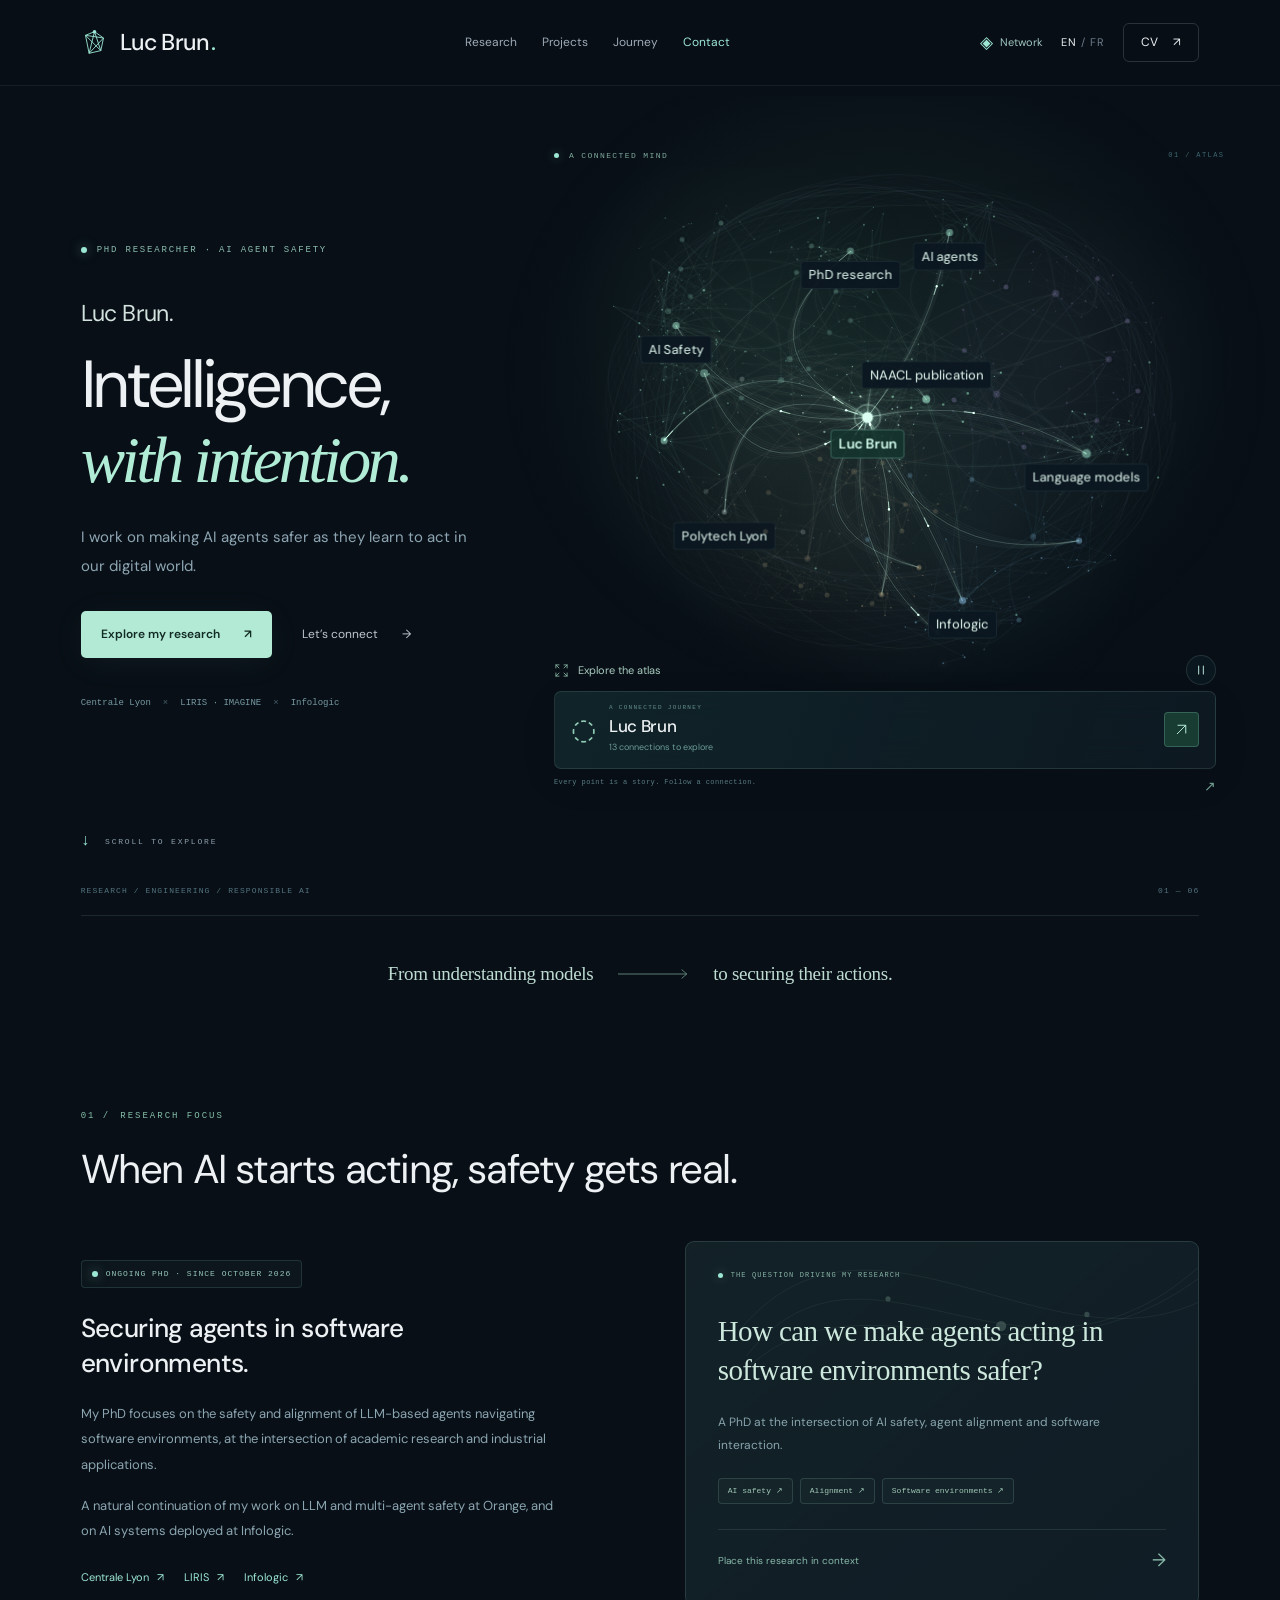
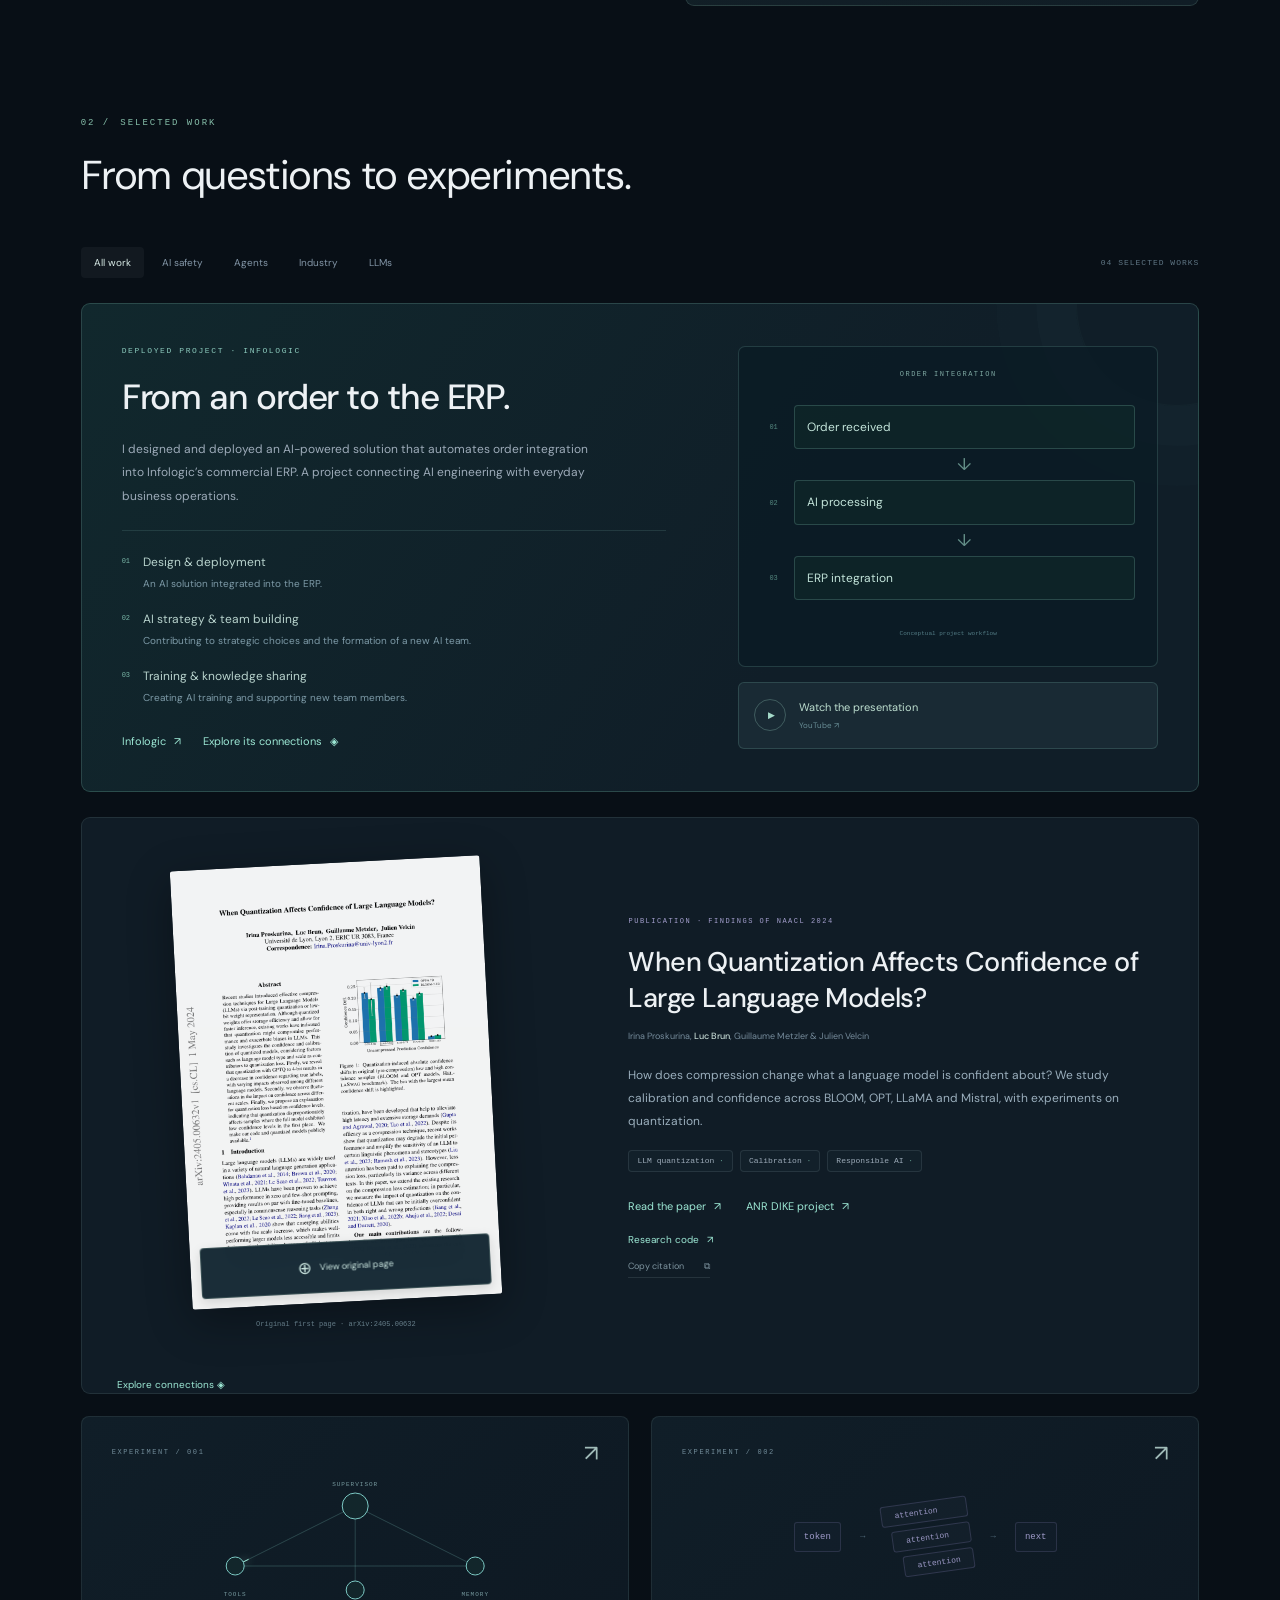
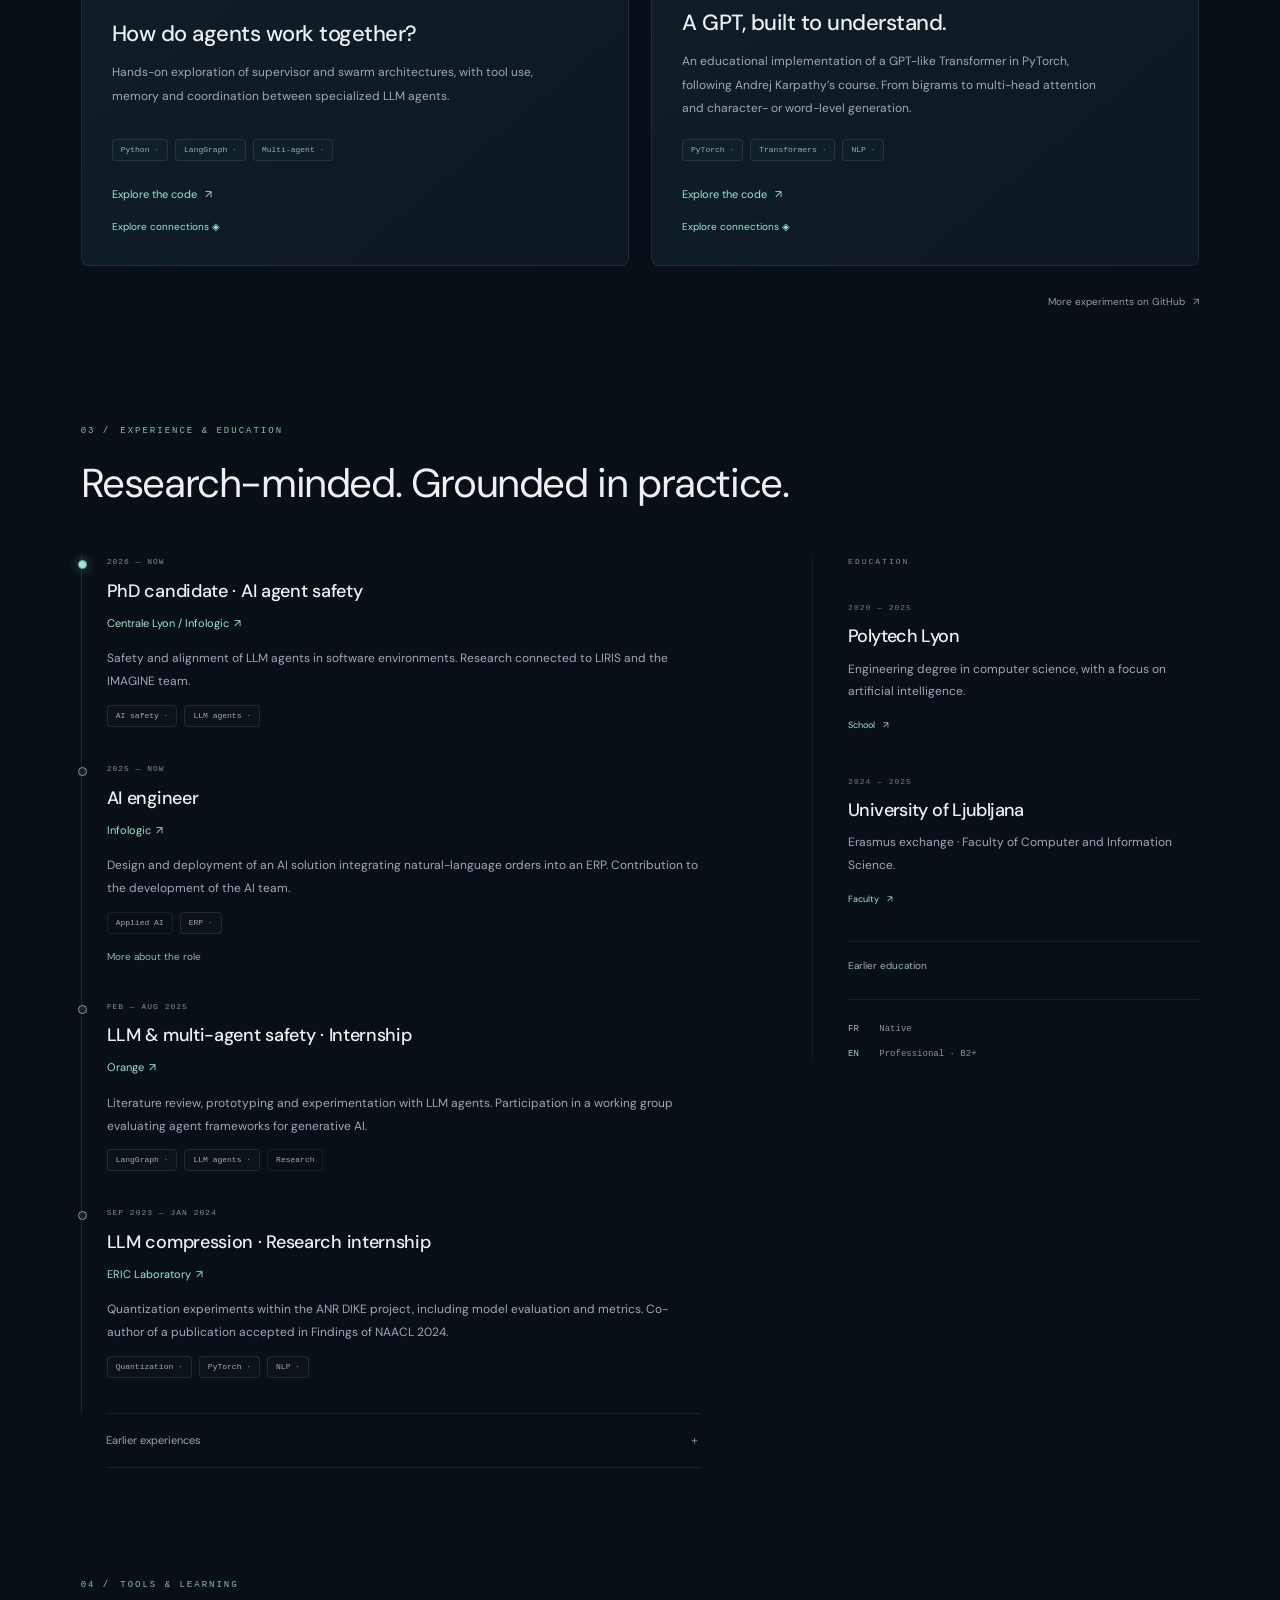
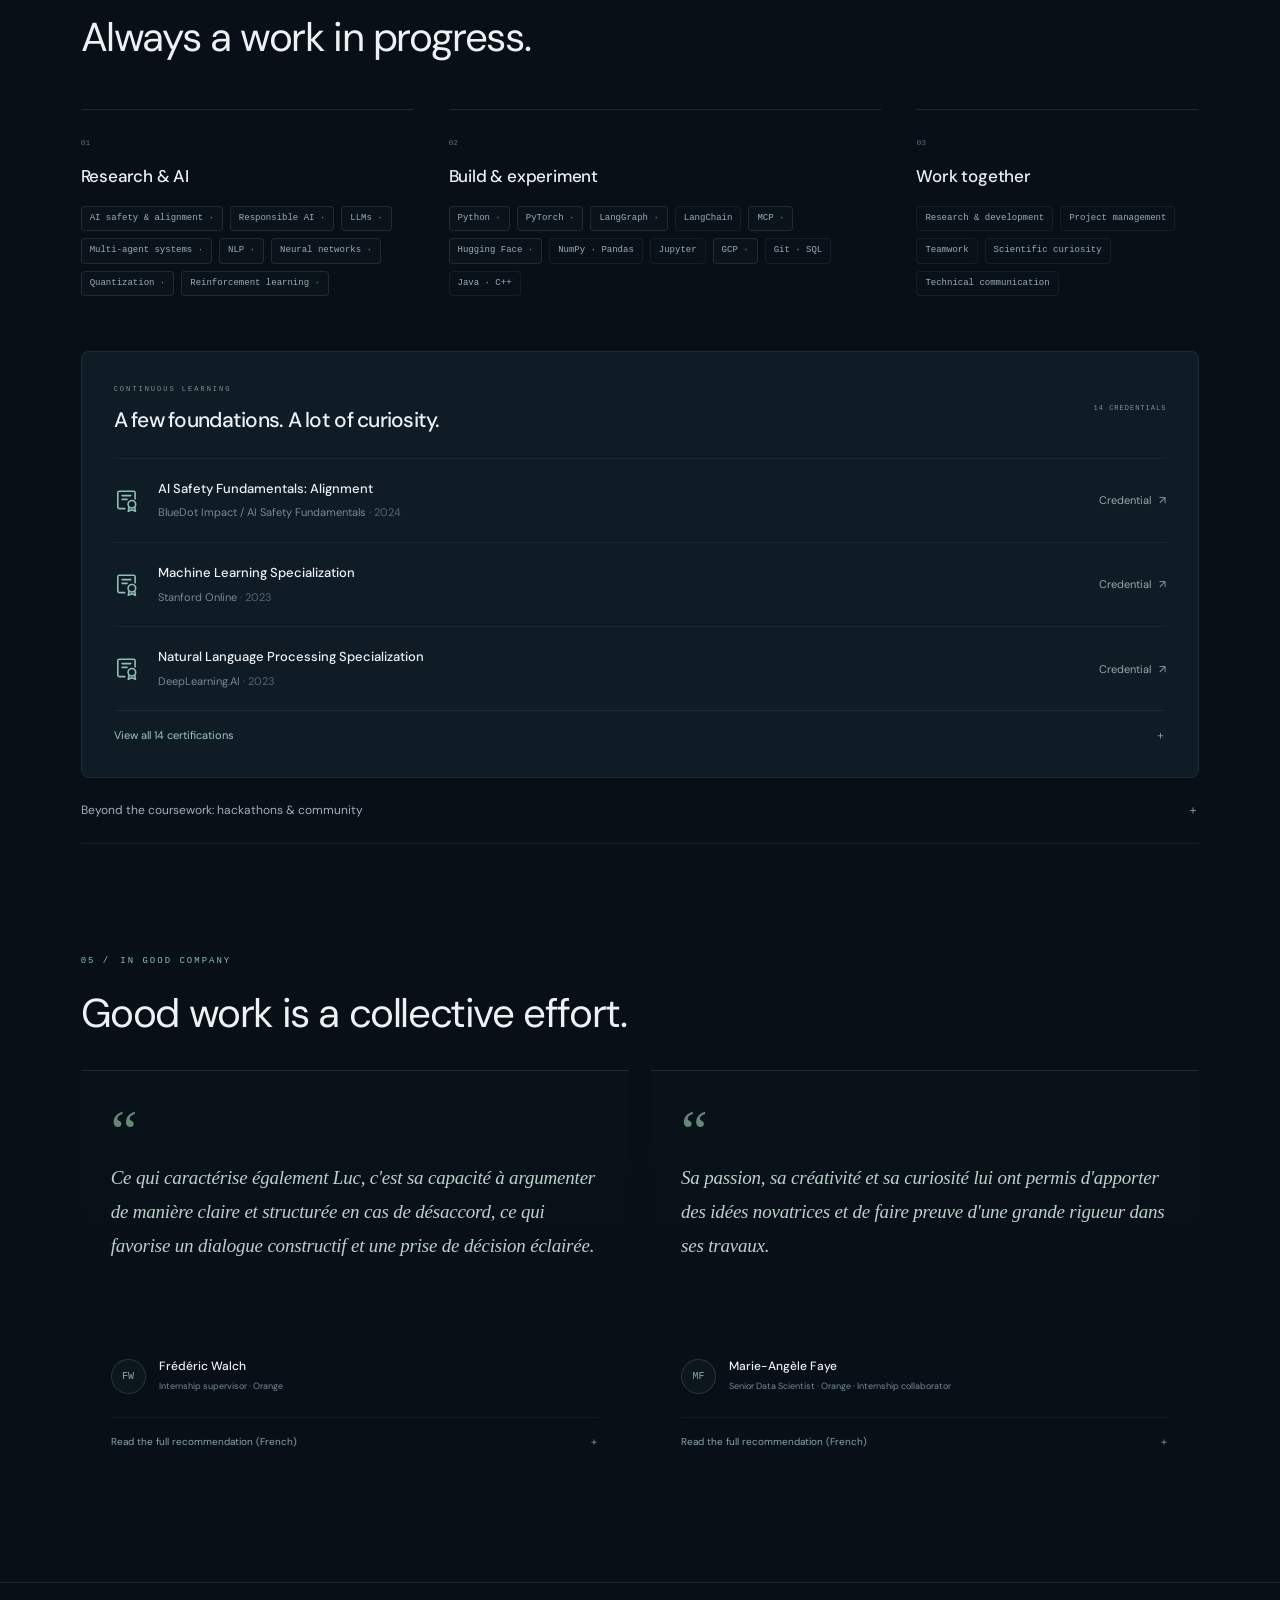
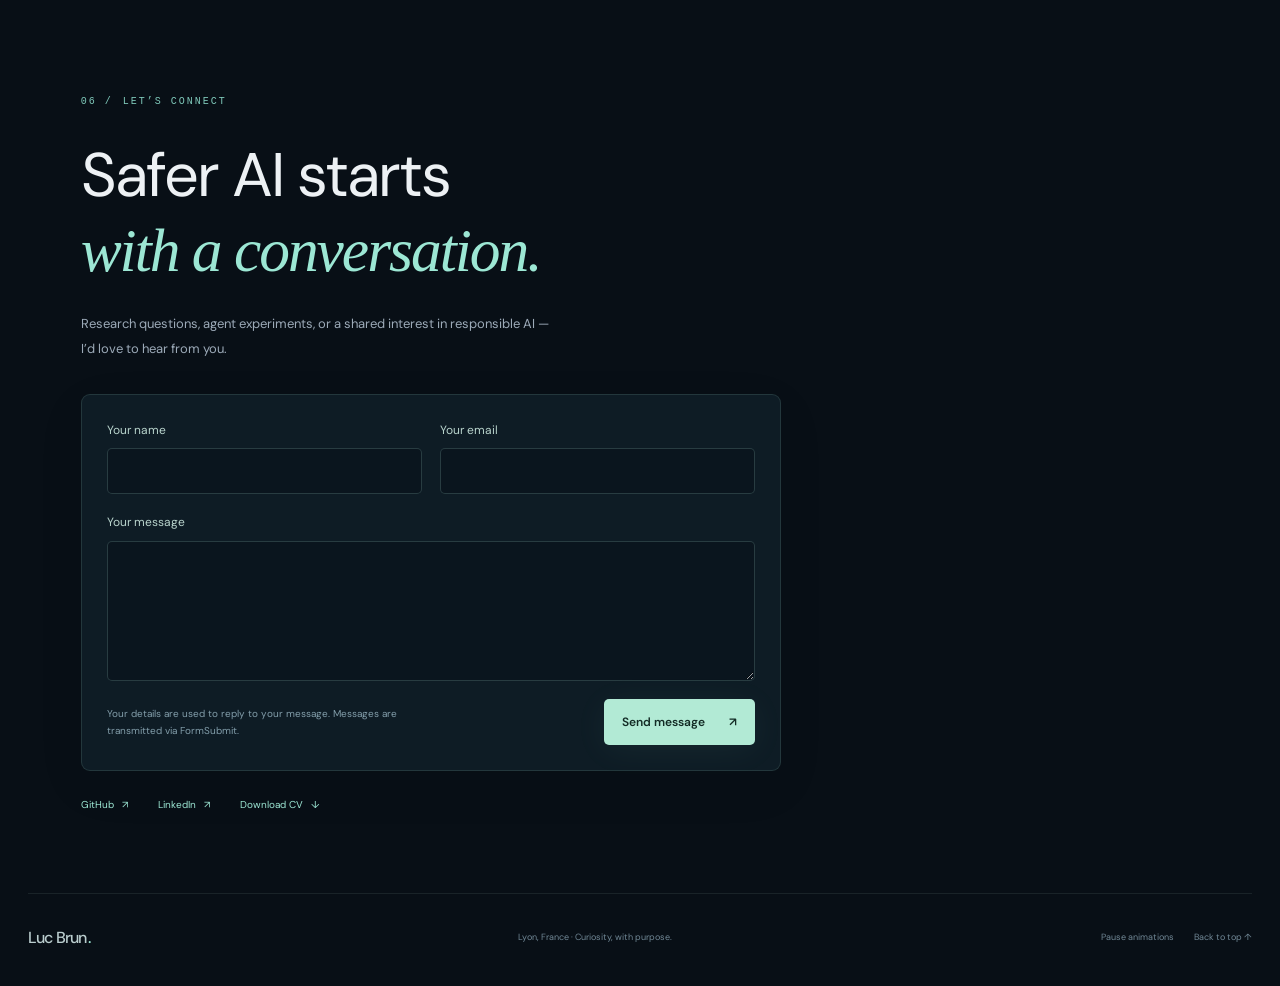
==== commit 17018593: "Create a connected spatial atlas and refine research presentation" ====
--- a/index.html
+++ b/index.html
@@ -1,9 +1,9 @@
-<!doctype html><html lang="en"><head><meta charset="utf-8"><meta name="viewport" content="width=device-width, initial-scale=1"><meta name="theme-color" content="#090f17"><title>Luc Brun — AI Safety & Agent Research</title><meta name="description" content="Luc Brun, PhD candidate working on the safety and alignment of AI agents in software environments. Research, publications, projects and experience."><meta property="og:title" content="Luc Brun — AI Safety & Agent Research"><meta property="og:description" content="Exploring safer AI, from language models to agents acting in software environments."><meta property="og:type" content="website"><link rel="icon" type="image/svg+xml" href="./favicon.svg"><link rel="stylesheet" href="./style.css"><link rel="stylesheet" href="./network.css"><link rel="stylesheet" href="./knowledge.css"><script defer src="./app.js?v=20261107-polish2"></script><script defer src="./network.js"></script><script defer src="./knowledge-data.js"></script><script defer src="./knowledge.js?v=20261107-polish2"></script><link rel="stylesheet" href="./polish.css?v=20261107-polish2"><script type="application/ld+json">{"@context":"https://schema.org","@type":"Person","name":"Luc Brun","jobTitle":"PhD candidate in AI agent safety","sameAs":["https://github.com/Luckyluuuc","https://www.linkedin.com/in/luc-brun/"],"knowsAbout":["AI safety","Large language models","Multi-agent systems","Quantization"]}</script></head><body><a class="skip" href="#main"><span data-en="Skip to content" data-fr="Aller au contenu">Skip to content</span></a><div class="network-world" aria-hidden="true"><canvas id="network"></canvas></div><div class="reading-progress" aria-hidden="true"></div><header class="header"><a class="wordmark" href="#" aria-label="Luc Brun — home"><svg width="27" height="27" viewBox="0 0 30 30" aria-hidden="true"><path d="M5 7L15 3L25 10L22 24L9 27L5 7L22 24L15 3L9 27L25 10L5 7" fill="none" stroke="currentColor" stroke-width="1"/><circle cx="15" cy="3" r="2" fill="currentColor"/></svg> Luc Brun<span class="wordmark-dot">.</span></a><nav aria-label="Main navigation"><a href="#research"><span data-en="Research" data-fr="Recherche">Research</span></a><a href="#projects"><span data-en="Projects" data-fr="Projets">Projects</span></a><a href="#journey"><span data-en="Journey" data-fr="Parcours">Journey</span></a><a href="#contact"><span data-en="Contact" data-fr="Contact">Contact</span></a></nav><div class="header-actions"><button class="open-network header-network" type="button"><span aria-hidden="true">◈</span><span data-en="Network" data-fr="Réseau">Network</span></button><button id="language" class="language" aria-label="Passer en français">EN <span>/ FR</span></button><a class="small-cta" href="./Luc-Brun-CV.pdf?v=20261107-polish2" target="_blank" rel="noopener">CV <span aria-hidden="true">↗</span></a></div></header><main id="main">
-<section class="hero" aria-labelledby="hero-title"><div class="hero-copy"><p class="eyebrow"><span class="status-dot"></span><span data-en="PHD CANDIDATE · AI SAFETY" data-fr="DOCTORANT · SÉCURITÉ DE L’IA">PHD CANDIDATE · AI SAFETY</span></p><p class="hero-intro"><span data-en="Hi, I’m Luc." data-fr="Bonjour, moi c’est Luc.">Hi, I’m Luc.</span></p><h1 id="hero-title"><span data-en="Intelligence," data-fr="L’intelligence,">Intelligence,</span><br><em><span data-en="with intention." data-fr="avec intention.">with intention.</span></em></h1><p class="hero-description" data-en="I work on making AI agents safer as they learn to act in our digital world." data-fr="Je travaille à rendre les agents IA plus sûrs lorsqu’ils agissent dans nos environnements numériques.">I work on making AI agents safer as they learn to act in our digital world.</p><div class="hero-buttons"><a class="button primary" href="#research"><span data-en="Explore my research" data-fr="Explorer mes travaux">Explore my research</span> <span aria-hidden="true">↗</span></a><a class="button quiet" href="#contact"><span data-en="Let’s connect" data-fr="Échangeons">Let’s connect</span> <span aria-hidden="true">→</span></a></div><div class="hero-affiliations"><span>Centrale Lyon</span><i>×</i><span>LIRIS · IMAGINE</span><i>×</i><span>Infologic</span></div></div>
-<div class="network-stage knowledge-stage"><div class="knowledge-stage-top"><span class="status-dot"></span><span><span data-en="EXPLORE THE CONNECTIONS" data-fr="EXPLOREZ LES CONNEXIONS">EXPLORE THE CONNECTIONS</span></span><button class="open-network" type="button" aria-label="Expand knowledge graph">⤢</button></div><div id="inline-graph" class="knowledge-surface" data-surface="inline"></div><div class="inline-selection"><div><span class="mono"><span data-en="SELECTED NODE" data-fr="NŒUD SÉLECTIONNÉ">SELECTED NODE</span></span><h3 id="inline-node-title">Luc Brun</h3><p id="inline-node-count"></p></div><button class="open-network inline-open" type="button"><span data-en="Explore" data-fr="Explorer">Explore</span> ↗</button></div><div class="network-caption"><span><span data-en="Click a node. Discover what it connects to." data-fr="Cliquez sur un nœud. Découvrez ses connexions.">Click a node. Discover what it connects to.</span></span><button id="motion" type="button" aria-label="Pause animation" aria-pressed="false">Ⅱ</button></div></div><a class="scroll-cue" href="#research"><span aria-hidden="true">↓</span> <span data-en="SCROLL TO EXPLORE" data-fr="DÉFILER POUR EXPLORER">SCROLL TO EXPLORE</span></a><div class="hero-bottom"><span>RESEARCH / ENGINEERING / RESPONSIBLE AI</span><span>01 — 06</span></div></section>
+<!doctype html><html lang="en"><head><meta charset="utf-8"><meta name="viewport" content="width=device-width, initial-scale=1"><meta name="theme-color" content="#090f17"><title>Luc Brun — AI Safety & Agent Research</title><meta name="description" content="Luc Brun, PhD candidate working on the safety and alignment of AI agents in software environments. Research, publications, projects and experience."><meta property="og:title" content="Luc Brun — AI Safety & Agent Research"><meta property="og:description" content="Exploring safer AI, from language models to agents acting in software environments."><meta property="og:type" content="website"><link rel="icon" type="image/svg+xml" href="./favicon.svg"><link rel="stylesheet" href="./style.css"><link rel="stylesheet" href="./network.css"><link rel="stylesheet" href="./knowledge.css"><script defer src="./app.js?v=atlas-20261107-2"></script><script defer src="./knowledge-data.js?v=atlas-20261107-2"></script><script defer src="./atlas.js?v=atlas-20261107-2"></script><link rel="stylesheet" href="./polish.css?v=20261107-polish2"><link rel="stylesheet" href="./atlas.css?v=atlas-20261107-2"><script type="application/ld+json">{"@context":"https://schema.org","@type":"Person","name":"Luc Brun","jobTitle":"PhD candidate in AI agent safety","sameAs":["https://github.com/Luckyluuuc","https://www.linkedin.com/in/luc-brun/"],"knowsAbout":["AI safety","Large language models","Multi-agent systems","Quantization"]}</script></head><body><a class="skip" href="#main"><span data-en="Skip to content" data-fr="Aller au contenu">Skip to content</span></a><div class="atlas-ambient" aria-hidden="true"><canvas id="atlas-ambient"></canvas></div><div class="reading-progress" aria-hidden="true"></div><header class="header"><a class="wordmark" href="#" aria-label="Luc Brun — home"><svg width="27" height="27" viewBox="0 0 30 30" aria-hidden="true"><path d="M5 7L15 3L25 10L22 24L9 27L5 7L22 24L15 3L9 27L25 10L5 7" fill="none" stroke="currentColor" stroke-width="1"/><circle cx="15" cy="3" r="2" fill="currentColor"/></svg> Luc Brun<span class="wordmark-dot">.</span></a><nav aria-label="Main navigation"><a href="#research"><span data-en="Research" data-fr="Recherche">Research</span></a><a href="#projects"><span data-en="Projects" data-fr="Projets">Projects</span></a><a href="#journey"><span data-en="Journey" data-fr="Parcours">Journey</span></a><a href="#contact"><span data-en="Contact" data-fr="Contact">Contact</span></a></nav><div class="header-actions"><button class="open-network header-network" type="button"><span aria-hidden="true">◈</span><span data-en="Network" data-fr="Réseau">Network</span></button><button id="language" class="language" aria-label="Passer en français">EN <span>/ FR</span></button><a class="small-cta" href="./Luc-Brun-CV.pdf?v=20261107-polish2" target="_blank" rel="noopener">CV <span aria-hidden="true">↗</span></a></div></header><main id="main">
+<section class="hero" aria-labelledby="hero-title"><div class="hero-copy"><p class="eyebrow"><span class="status-dot"></span><span data-en="PHD RESEARCHER · AI AGENT SAFETY" data-fr="DOCTORANT · SÉCURITÉ DES AGENTS IA">PHD RESEARCHER · AI AGENT SAFETY</span></p><p class="hero-intro"><span data-en="Luc Brun." data-fr="Luc Brun.">Luc Brun.</span></p><h1 id="hero-title"><span data-en="Intelligence," data-fr="L’intelligence,">Intelligence,</span><br><em><span data-en="with intention." data-fr="avec intention.">with intention.</span></em></h1><p class="hero-description" data-en="I work on making AI agents safer as they learn to act in our digital world." data-fr="Je travaille à rendre les agents IA plus sûrs lorsqu’ils agissent dans nos environnements numériques.">I work on making AI agents safer as they learn to act in our digital world.</p><div class="hero-buttons"><a class="button primary" href="#research"><span data-en="Explore my research" data-fr="Explorer mes travaux">Explore my research</span> <span aria-hidden="true">↗</span></a><a class="button quiet" href="#contact"><span data-en="Let’s connect" data-fr="Échangeons">Let’s connect</span> <span aria-hidden="true">→</span></a></div><div class="hero-affiliations"><span>Centrale Lyon</span><i>×</i><span>LIRIS · IMAGINE</span><i>×</i><span>Infologic</span></div></div>
+<div class="network-stage knowledge-stage atlas-stage"><div class="atlas-stage-heading"><span class="atlas-live"></span><span data-en="A CONNECTED MIND" data-fr="UN PARCOURS CONNECTÉ">A CONNECTED MIND</span><span class="atlas-stage-number">01 / ATLAS</span></div><div id="inline-graph" class="atlas-surface" data-surface="inline"></div><div class="atlas-hero-tools"><button type="button" class="open-network atlas-expand" aria-label="Explore full atlas"><svg viewBox="0 0 24 24" aria-hidden="true"><path d="M8 3H3v5m13-5h5v5M3 16v5h5m8 0h5v-5M8 8l-5-5m13 5 5-5M8 16l-5 5m13-5 5 5"/></svg><span data-en="Explore the atlas" data-fr="Explorer l’atlas">Explore the atlas</span></button><button id="motion" class="atlas-motion" type="button" aria-label="Pause animation" aria-pressed="false">Ⅱ</button></div><div class="inline-selection atlas-selection"><div class="atlas-selection-mark" aria-hidden="true">◌</div><div><span class="mono" id="inline-node-kind"><span data-en="FOLLOW YOUR CURIOSITY" data-fr="SUIVEZ VOTRE CURIOSITÉ">FOLLOW YOUR CURIOSITY</span></span><h3 id="inline-node-title">Luc Brun</h3><p id="inline-node-count"></p></div><button class="open-network inline-open" type="button" aria-label="Read connected notes"><svg viewBox="0 0 24 24" aria-hidden="true"><path d="M6 18 18 6M7 6h11v11"/></svg></button></div><div class="atlas-hero-caption"><span data-en="Every point is a story. Follow a connection." data-fr="Chaque point raconte une histoire. Suivez une connexion.">Every point is a story. Follow a connection.</span><span aria-hidden="true">↗</span></div></div><a class="scroll-cue" href="#research"><span aria-hidden="true">↓</span> <span data-en="SCROLL TO EXPLORE" data-fr="DÉFILER POUR EXPLORER">SCROLL TO EXPLORE</span></a><div class="hero-bottom"><span>RESEARCH / ENGINEERING / RESPONSIBLE AI</span><span>01 — 06</span></div></section>
 <div class="identity-strip"><span><span data-en="From understanding models" data-fr="Comprendre les modèles">From understanding models</span></span><svg viewBox="0 0 110 20" aria-hidden="true"><path d="M0 10h108m-8-7 8 7-8 7"/></svg><span><span data-en="to securing their actions." data-fr="pour sécuriser leurs actions.">to securing their actions.</span></span></div>
-<section id="research" class="section research"><div class="section-head reveal"><div><p class="eyebrow">01 / <span data-en="RESEARCH FOCUS" data-fr="AXE DE RECHERCHE">RESEARCH FOCUS</span></p><h2 data-en="When AI starts acting, safety gets real." data-fr="Quand l’IA agit, sa sécurité devient concrète.">When AI starts acting, safety gets real.</h2></div></div><div class="research-layout"><div class="research-text reveal"><div class="label-pill"><span class="status-dot"></span><span data-en="ONGOING PHD · SINCE OCTOBER 2026" data-fr="THÈSE EN COURS · DEPUIS OCTOBRE 2026">ONGOING PHD · SINCE OCTOBER 2026</span></div><h3 data-en="Securing agents in software environments." data-fr="Sécuriser les agents en environnement logiciel.">Securing agents in software environments.</h3><p data-en="My PhD focuses on the safety and alignment of LLM-based agents navigating software environments, at the intersection of academic research and industrial applications." data-fr="Ma thèse porte sur la sécurisation et l’alignement des agents LLM naviguant dans des environnements logiciels, à l’interface entre recherche académique et applications industrielles.">My PhD focuses on the safety and alignment of LLM-based agents navigating software environments, at the intersection of academic research and industrial applications.</p><p data-en="A natural continuation of my work on LLM and multi-agent safety at Orange, and on AI systems deployed at Infologic." data-fr="Elle prolonge mon travail sur la sécurité des agents et systèmes multi-agents chez Orange, ainsi que sur les solutions IA déployées chez Infologic.">A natural continuation of my work on LLM and multi-agent safety at Orange, and on AI systems deployed at Infologic.</p><div class="research-links"><a class="text-link" href="https://www.ec-lyon.fr/" target="_blank" rel="noopener noreferrer">Centrale Lyon<span aria-hidden="true"> ↗</span></a><a class="text-link" href="https://liris.cnrs.fr/" target="_blank" rel="noopener noreferrer">LIRIS<span aria-hidden="true"> ↗</span></a><a class="text-link" href="https://www.infologic.fr/" target="_blank" rel="noopener noreferrer">Infologic<span aria-hidden="true"> ↗</span></a></div></div><div class="research-network reveal" role="group" aria-label="Research: the relationship between observation, reasoning, action and safety"><div class="research-network-top"><span>AGENT ↔ ENVIRONMENT</span><span data-en="CONCEPTUAL VIEW" data-fr="VUE CONCEPTUELLE">CONCEPTUAL VIEW</span></div><div class="research-net-label net-label-a"><span data-en="Observe" data-fr="Observer">Observe</span></div><div class="research-net-label net-label-b"><span data-en="Reason" data-fr="Raisonner">Reason</span></div><div class="research-net-label net-label-c"><span data-en="Act" data-fr="Agir">Act</span></div><div class="research-net-safety">◇ <span data-en="Safety &amp; alignment" data-fr="Sécurité &amp; alignement">Safety &amp; alignment</span></div><button class="open-network research-explore" type="button"><span data-en="Explore the connections" data-fr="Explorer les connexions">Explore the connections</span> ↗</button></div></div></section>
+<section id="research" class="section research"><div class="section-head reveal"><div><p class="eyebrow">01 / <span data-en="RESEARCH FOCUS" data-fr="AXE DE RECHERCHE">RESEARCH FOCUS</span></p><h2 data-en="When AI starts acting, safety gets real." data-fr="Quand l’IA agit, sa sécurité devient concrète.">When AI starts acting, safety gets real.</h2></div></div><div class="research-layout"><div class="research-text reveal"><div class="label-pill"><span class="status-dot"></span><span data-en="ONGOING PHD · SINCE OCTOBER 2026" data-fr="THÈSE EN COURS · DEPUIS OCTOBRE 2026">ONGOING PHD · SINCE OCTOBER 2026</span></div><h3 data-en="Securing agents in software environments." data-fr="Sécuriser les agents en environnement logiciel.">Securing agents in software environments.</h3><p data-en="My PhD focuses on the safety and alignment of LLM-based agents navigating software environments, at the intersection of academic research and industrial applications." data-fr="Ma thèse porte sur la sécurisation et l’alignement des agents LLM naviguant dans des environnements logiciels, à l’interface entre recherche académique et applications industrielles.">My PhD focuses on the safety and alignment of LLM-based agents navigating software environments, at the intersection of academic research and industrial applications.</p><p data-en="A natural continuation of my work on LLM and multi-agent safety at Orange, and on AI systems deployed at Infologic." data-fr="Elle prolonge mon travail sur la sécurité des agents et systèmes multi-agents chez Orange, ainsi que sur les solutions IA déployées chez Infologic.">A natural continuation of my work on LLM and multi-agent safety at Orange, and on AI systems deployed at Infologic.</p><div class="research-links"><a class="text-link" href="https://www.ec-lyon.fr/" target="_blank" rel="noopener noreferrer">Centrale Lyon<span aria-hidden="true"> ↗</span></a><a class="text-link" href="https://liris.cnrs.fr/" target="_blank" rel="noopener noreferrer">LIRIS<span aria-hidden="true"> ↗</span></a><a class="text-link" href="https://www.infologic.fr/" target="_blank" rel="noopener noreferrer">Infologic<span aria-hidden="true"> ↗</span></a></div></div><aside class="research-brief reveal"><div class="research-brief-top"><span class="atlas-live"></span><span data-en="THE QUESTION DRIVING MY RESEARCH" data-fr="LA QUESTION AU CŒUR DE MA RECHERCHE">THE QUESTION DRIVING MY RESEARCH</span></div><div class="research-brief-orbit" aria-hidden="true"><svg viewBox="0 0 320 100"><path d="M-15 80C80-40 200 140 340 5M-20 60C80-60 220 100 340 35M-20 95C70 0 200 125 340 15"/><circle cx="181" cy="57" r="4"/><circle cx="94" cy="36" r="2"/><circle cx="247" cy="48" r="2"/></svg></div><blockquote><span data-en="How can we make agents acting in software environments safer?" data-fr="Comment rendre plus sûrs les agents qui agissent dans nos environnements logiciels ?">How can we make agents acting in software environments safer?</span></blockquote><p><span data-en="A PhD at the intersection of AI safety, agent alignment and software interaction." data-fr="Une thèse à l’intersection de la sécurité de l’IA, de l’alignement des agents et de leurs interactions avec le logiciel.">A PhD at the intersection of AI safety, agent alignment and software interaction.</span></p><div class="research-brief-topics"><button type="button" data-knowledge-node="safety"><span data-en="AI safety" data-fr="Sécurité de l’IA">AI safety</span> ↗</button><button type="button" data-knowledge-node="alignment"><span data-en="Alignment" data-fr="Alignement">Alignment</span> ↗</button><button type="button" data-knowledge-node="software"><span data-en="Software environments" data-fr="Environnements logiciels">Software environments</span> ↗</button></div><button class="research-brief-link" type="button" data-knowledge-node="thesis"><span data-en="Place this research in context" data-fr="Explorer le contexte de la thèse">Place this research in context</span><span aria-hidden="true">→</span></button></aside></div></section>
 <section id="projects" class="section works"><div class="section-head reveal"><div><p class="eyebrow">02 / <span data-en="SELECTED WORK" data-fr="TRAVAUX CHOISIS">SELECTED WORK</span></p><h2 data-en="From questions to experiments." data-fr="Des questions aux expériences.">From questions to experiments.</h2></div></div><div class="work-toolbar"><div class="filters" role="group" aria-label="Filter selected work"><button class="filter active" data-filter="all" aria-pressed="true"><span data-en="All work" data-fr="Tout">All work</span></button><button class="filter" data-filter="safety" aria-pressed="false">AI safety</button><button class="filter" data-filter="agents" aria-pressed="false"><span data-en="Agents" data-fr="Agents">Agents</span></button><button class="filter" data-filter="industry" aria-pressed="false"><span data-en="Industry" data-fr="Industrie">Industry</span></button><button class="filter" data-filter="models" aria-pressed="false">LLMs</button></div><span class="mono work-count" aria-live="polite">04 <span data-en="SELECTED WORKS" data-fr="TRAVAUX CHOISIS">SELECTED WORKS</span></span></div><article id="project-infologic" class="industry-feature work-item reveal" data-topics="industry" data-knowledge-node="orders"><div class="industry-copy"><p class="eyebrow"><span data-en="DEPLOYED PROJECT · INFOLOGIC" data-fr="PROJET DÉPLOYÉ · INFOLOGIC">DEPLOYED PROJECT · INFOLOGIC</span></p><h3><span data-en="From an order to the ERP." data-fr="De la commande à l’ERP.">From an order to the ERP.</span></h3><p data-en="I designed and deployed an AI-powered solution that automates order integration into Infologic’s commercial ERP. A project connecting AI engineering with everyday business operations." data-fr="J’ai conçu et déployé une solution d’intégration automatisée de commandes par IA dans l’ERP commercialisé par Infologic. Un projet qui relie ingénierie IA et usages métier concrets.">I designed and deployed an AI-powered solution that automates order integration into Infologic’s commercial ERP. A project connecting AI engineering with everyday business operations.</p><div class="industry-contributions"><div><span>01</span><p><span data-en="Design &amp; deployment" data-fr="Conception &amp; déploiement">Design &amp; deployment</span><small><span data-en="An AI solution integrated into the ERP." data-fr="Une solution IA intégrée à l’ERP.">An AI solution integrated into the ERP.</span></small></p></div><div><span>02</span><p><span data-en="AI strategy &amp; team building" data-fr="Stratégie IA &amp; structuration d’équipe">AI strategy &amp; team building</span><small><span data-en="Contributing to strategic choices and the formation of a new AI team." data-fr="Participation aux choix stratégiques et à la structuration d’une nouvelle équipe IA.">Contributing to strategic choices and the formation of a new AI team.</span></small></p></div><div><span>03</span><p><span data-en="Training &amp; knowledge sharing" data-fr="Formation &amp; transmission">Training &amp; knowledge sharing</span><small><span data-en="Creating AI training and supporting new team members." data-fr="Création de formations IA et accompagnement des nouveaux arrivants.">Creating AI training and supporting new team members.</span></small></p></div></div><div class="work-links"><a class="text-link" href="https://www.infologic.fr/" target="_blank" rel="noopener noreferrer"><span data-en="Infologic" data-fr="Infologic">Infologic</span> ↗</a><button class="text-link knowledge-link" type="button" data-knowledge-node="orders"><span data-en="Explore its connections" data-fr="Explorer ses connexions">Explore its connections</span> ◈</button></div></div><div class="industry-media"><div class="order-flow" aria-label="Conceptual workflow: order, AI processing, ERP"><p class="mono"><span data-en="ORDER INTEGRATION" data-fr="INTÉGRATION DE COMMANDES">ORDER INTEGRATION</span></p><div><span>01</span><strong><span data-en="Order received" data-fr="Commande reçue">Order received</span></strong><i>↓</i><span>02</span><strong><span data-en="AI processing" data-fr="Traitement IA">AI processing</span></strong><i>↓</i><span>03</span><strong><span data-en="ERP integration" data-fr="Intégration ERP">ERP integration</span></strong></div><small><span data-en="Conceptual project workflow" data-fr="Schéma de principe du projet">Conceptual project workflow</span></small></div><a class="industry-video" href="https://youtu.be/15m_qlY7JE4" target="_blank" rel="noopener noreferrer"><span class="video-play" aria-hidden="true">▶</span><div><strong><span data-en="Watch the presentation" data-fr="Voir la présentation">Watch the presentation</span></strong><small>YouTube ↗</small></div></a></div></article><article id="publication" class="publication work-item reveal" data-topics="models safety"><div class="paper-original"><button class="paper-preview" type="button" aria-haspopup="dialog"><img src="./publication-first-page.png" width="1012" height="1432" loading="lazy" alt="Actual first page of When Quantization Affects Confidence of Large Language Models, with title, authors, abstract and Figure 1."><span class="paper-zoom"><span aria-hidden="true">⊕</span> <span data-en="View original page" data-fr="Agrandir la page originale">View original page</span></span></button><p><span data-en="Original first page · arXiv:2405.00632" data-fr="Première page originale · arXiv:2405.00632">Original first page · arXiv:2405.00632</span></p></div><div class="publication-copy"><p class="eyebrow"><span data-en="PUBLICATION · FINDINGS OF NAACL 2024" data-fr="PUBLICATION · FINDINGS OF NAACL 2024">PUBLICATION · FINDINGS OF NAACL 2024</span></p><h3>When Quantization Affects Confidence of Large Language Models?</h3><p class="authors">Irina Proskurina, <strong>Luc Brun</strong>, Guillaume Metzler & Julien Velcin</p><p data-en="How does compression change what a language model is confident about? We study calibration and confidence across BLOOM, OPT, LLaMA and Mistral, with experiments on quantization." data-fr="Comment la compression modifie-t-elle la confiance d’un modèle de langage ? Nous étudions la calibration et la confiance de BLOOM, OPT, LLaMA et Mistral à travers des expériences de quantification.">How does compression change what a language model is confident about? We study calibration and confidence across BLOOM, OPT, LLaMA and Mistral, with experiments on quantization.</p><div class="tags"><span>LLM quantization</span><span>Calibration</span><span>Responsible AI</span></div><div class="work-links"><a class="text-link" href="https://arxiv.org/abs/2405.00632" target="_blank" rel="noopener noreferrer"><span data-en="Read the paper" data-fr="Lire la publication">Read the paper</span><span aria-hidden="true"> ↗</span></a><a class="text-link" href="https://www.anr-dike.fr/" target="_blank" rel="noopener noreferrer"><span data-en="ANR DIKE project" data-fr="Projet ANR DIKE">ANR DIKE project</span><span aria-hidden="true"> ↗</span></a></div><a class="text-link paper-code-link" href="https://github.com/upunaprosk/quantized-lm-confidence" target="_blank" rel="noopener noreferrer"><span data-en="Research code" data-fr="Code de recherche">Research code</span> ↗</a><button class="citation-button" id="copy-citation"><span data-en="Copy citation" data-fr="Copier la référence">Copy citation</span> <span aria-hidden="true">⧉</span></button><span id="citation-status" class="sr-only" aria-live="polite"></span></div></article><div class="project-grid"><article id="project-agents" class="project work-item reveal" data-topics="agents safety"><div class="project-top"><span class="mono">EXPERIMENT / 001</span><span class="project-symbol">↗</span></div><div class="mini-graph" aria-hidden="true"><svg viewBox="0 0 400 145"><path d="M80 95L200 35L320 95M80 95H320M200 35V119"/><path class="graph-pulse" d="M80 95L200 35L320 95"/><circle cx="200" cy="35" r="13"/><circle cx="80" cy="95" r="9"/><circle cx="320" cy="95" r="9"/><circle cx="200" cy="119" r="9"/><text x="200" y="15">SUPERVISOR</text><text x="80" y="125">TOOLS</text><text x="320" y="125">MEMORY</text></svg></div><h3 data-en="How do agents work together?" data-fr="Comment les agents coopèrent-ils ?">How do agents work together?</h3><p data-en="Hands-on exploration of supervisor and swarm architectures, with tool use, memory and coordination between specialized LLM agents." data-fr="Exploration pratique des architectures superviseur et swarm, de l’usage d’outils, de la mémoire et de la coordination entre agents LLM spécialisés.">Hands-on exploration of supervisor and swarm architectures, with tool use, memory and coordination between specialized LLM agents.</p><div class="tags"><span>Python</span><span>LangGraph</span><span>Multi-agent</span></div><a class="text-link" href="https://github.com/Luckyluuuc/multi-agent-langgraph-xp" target="_blank" rel="noopener noreferrer"><span data-en="Explore the code" data-fr="Explorer le code">Explore the code</span><span aria-hidden="true"> ↗</span></a></article><article id="project-gpt" class="project work-item reveal" data-topics="models"><div class="project-top"><span class="mono">EXPERIMENT / 002</span><span class="project-symbol">↗</span></div><div class="token-visual" aria-hidden="true"><span>token</span><i>→</i><div class="attention-stack"><b>attention</b><b>attention</b><b>attention</b></div><i>→</i><span>next</span></div><h3 data-en="A GPT, built to understand." data-fr="Construire un GPT pour comprendre.">A GPT, built to understand.</h3><p data-en="An educational implementation of a GPT-like Transformer in PyTorch, following Andrej Karpathy’s course. From bigrams to multi-head attention and character- or word-level generation." data-fr="Une implémentation pédagogique d’un Transformer de type GPT en PyTorch, à partir du cours d’Andrej Karpathy. Des bigrammes à l’attention multi-têtes et à la génération par caractères ou par mots.">An educational implementation of a GPT-like Transformer in PyTorch, following Andrej Karpathy’s course. From bigrams to multi-head attention and character- or word-level generation.</p><div class="tags"><span>PyTorch</span><span>Transformers</span><span>NLP</span></div><a class="text-link" href="https://github.com/Luckyluuuc/GPTmodel" target="_blank" rel="noopener noreferrer"><span data-en="Explore the code" data-fr="Explorer le code">Explore the code</span><span aria-hidden="true"> ↗</span></a></article></div><p class="more-work"><a class="text-link" href="https://github.com/Luckyluuuc" target="_blank" rel="noopener noreferrer"><span data-en="More experiments on GitHub" data-fr="Autres expérimentations sur GitHub">More experiments on GitHub</span><span aria-hidden="true"> ↗</span></a></p></section>
 <section id="journey" class="section journey"><div class="section-head reveal"><div><p class="eyebrow">03 / <span data-en="EXPERIENCE &amp; EDUCATION" data-fr="EXPÉRIENCE &amp; FORMATION">EXPERIENCE &amp; EDUCATION</span></p><h2 data-en="Research-minded. Grounded in practice." data-fr="L’esprit recherche. L’expérience du terrain.">Research-minded. Grounded in practice.</h2></div></div><div class="journey-layout"><div class="timeline"><article id="experience-phd" class="timeline-item reveal"><div class="timeline-date"><span data-en="2026 — NOW" data-fr="2026 — AUJ.">2026 — NOW</span></div><div class="timeline-body"><h3><span data-en="PhD candidate · AI agent safety" data-fr="Doctorant · Sécurité des agents IA">PhD candidate · AI agent safety</span></h3><a class="organization" href="https://www.ec-lyon.fr/" target="_blank" rel="noopener noreferrer">Centrale Lyon / Infologic<span aria-hidden="true"> ↗</span></a><p><span data-en="Safety and alignment of LLM agents in software environments. Research connected to LIRIS and the IMAGINE team." data-fr="Sécurisation et alignement des agents LLM en environnement logiciel. Recherche en lien avec le LIRIS et l’équipe IMAGINE.">Safety and alignment of LLM agents in software environments. Research connected to LIRIS and the IMAGINE team.</span></p><div class="tags"><span>AI safety</span><span>LLM agents</span></div></div></article><article id="experience-infologic" class="timeline-item reveal"><div class="timeline-date"><span data-en="2025 — NOW" data-fr="2025 — AUJ.">2025 — NOW</span></div><div class="timeline-body"><h3><span data-en="AI engineer" data-fr="Ingénieur IA">AI engineer</span></h3><a class="organization" href="https://www.infologic.fr/" target="_blank" rel="noopener noreferrer">Infologic<span aria-hidden="true"> ↗</span></a><p><span data-en="Design and deployment of an AI solution integrating natural-language orders into an ERP. Contribution to the development of the AI team." data-fr="Conception et déploiement d’une solution IA d’intégration de commandes en langage naturel dans un ERP. Contribution à la structuration de l’équipe IA.">Design and deployment of an AI solution integrating natural-language orders into an ERP. Contribution to the development of the AI team.</span></p><div class="tags"><span>Applied AI</span><span>ERP</span></div><details><summary><span data-en="More about the role" data-fr="Détails du poste">More about the role</span></summary><p><span data-en="Participation in strategic AI decisions, creation of internal AI training and onboarding support for new team members." data-fr="Participation aux choix stratégiques en IA, création de formations internes et accompagnement des nouveaux arrivants.">Participation in strategic AI decisions, creation of internal AI training and onboarding support for new team members.</span></p></details></div></article><article id="experience-orange" class="timeline-item reveal"><div class="timeline-date"><span data-en="FEB — AUG 2025" data-fr="FÉV. — AOÛT 2025">FEB — AUG 2025</span></div><div class="timeline-body"><h3><span data-en="LLM &amp; multi-agent safety · Internship" data-fr="Sécurité des LLM et multi-agents · Stage">LLM &amp; multi-agent safety · Internship</span></h3><a class="organization" href="https://www.orange.com/" target="_blank" rel="noopener noreferrer">Orange<span aria-hidden="true"> ↗</span></a><p><span data-en="Literature review, prototyping and experimentation with LLM agents. Participation in a working group evaluating agent frameworks for generative AI." data-fr="Veille scientifique, prototypage et expérimentation sur les agents LLM. Participation à un groupe de travail évaluant les frameworks d’agents pour l’IA générative.">Literature review, prototyping and experimentation with LLM agents. Participation in a working group evaluating agent frameworks for generative AI.</span></p><div class="tags"><span>LangGraph</span><span>LLM agents</span><span>Research</span></div></div></article><article id="experience-eric" class="timeline-item reveal"><div class="timeline-date"><span data-en="SEP 2023 — JAN 2024" data-fr="SEPT. 2023 — JANV. 2024">SEP 2023 — JAN 2024</span></div><div class="timeline-body"><h3><span data-en="LLM compression · Research internship" data-fr="Compression des LLM · Stage de recherche">LLM compression · Research internship</span></h3><a class="organization" href="https://eric.univ-lyon2.fr/" target="_blank" rel="noopener noreferrer">ERIC Laboratory<span aria-hidden="true"> ↗</span></a><p><span data-en="Quantization experiments within the ANR DIKE project, including model evaluation and metrics. Co-author of a publication accepted in Findings of NAACL 2024." data-fr="Expériences de quantification dans le projet ANR DIKE, avec évaluation des modèles et calcul de métriques. Co-auteur d’une publication acceptée dans Findings of NAACL 2024.">Quantization experiments within the ANR DIKE project, including model evaluation and metrics. Co-author of a publication accepted in Findings of NAACL 2024.</span></p><div class="tags"><span>Quantization</span><span>PyTorch</span><span>NLP</span></div></div></article><details class="earlier"><summary><span data-en="Earlier experiences" data-fr="Expériences complémentaires">Earlier experiences</span> <span>＋</span></summary><div class="earlier-content"><h4>LMFA · Centrale Lyon — 2021</h4><p><span data-en="Helped prepare a new practical teaching session for engineering students." data-fr="Aide à la préparation d’un nouveau travail pratique pour les élèves ingénieurs.">Helped prepare a new practical teaching session for engineering students.</span></p><h4>digiSchool — 2018</h4><p><span data-en="Observation internship: software development and digital educational content." data-fr="Stage d’observation : développement logiciel et création de contenus pédagogiques numériques.">Observation internship: software development and digital educational content.</span></p><h4>France 3 — 2017</h4><p><span data-en="Observation of the production of local television news reports." data-fr="Observation de la réalisation de reportages pour le journal télévisé local.">Observation of the production of local television news reports.</span></p></div></details></div><aside class="education reveal"><p class="eyebrow"><span data-en="EDUCATION" data-fr="FORMATION">EDUCATION</span></p><div class="education-item"><span class="mono">2020 — 2025</span><h3>Polytech Lyon</h3><p><span data-en="Engineering degree in computer science, with a focus on artificial intelligence." data-fr="Diplôme d’ingénieur en informatique, spécialisation intelligence artificielle.">Engineering degree in computer science, with a focus on artificial intelligence.</span></p><a class="text-link" href="https://polytech.univ-lyon1.fr/" target="_blank" rel="noopener noreferrer"><span data-en="School" data-fr="École">School</span><span aria-hidden="true"> ↗</span></a></div><div class="education-item"><span class="mono">2024 — 2025</span><h3>University of Ljubljana</h3><p><span data-en="Erasmus exchange · Faculty of Computer and Information Science." data-fr="Échange Erasmus · Faculté d’informatique et des sciences de l’information.">Erasmus exchange · Faculty of Computer and Information Science.</span></p><a class="text-link" href="https://www.fri.uni-lj.si/en" target="_blank" rel="noopener noreferrer"><span data-en="Faculty" data-fr="Faculté">Faculty</span><span aria-hidden="true"> ↗</span></a></div><details><summary><span data-en="Earlier education" data-fr="Formation précédente">Earlier education</span></summary><p><span data-en="Scientific baccalaureate, engineering sciences · European English section. Lycée Germaine Tillion, 2017–2020." data-fr="Baccalauréat scientifique, sciences de l’ingénieur · Section européenne anglais. Lycée Germaine Tillion, 2017–2020.">Scientific baccalaureate, engineering sciences · European English section. Lycée Germaine Tillion, 2017–2020.</span></p></details><div class="languages"><span>FR <b><span data-en="Native" data-fr="Langue maternelle">Native</span></b></span><span>EN <b><span data-en="Professional · B2+" data-fr="Professionnel · B2+">Professional · B2+</span></b></span></div></aside></div></section>
-<section id="toolkit" class="section toolkit"><div class="section-head reveal"><div><p class="eyebrow">04 / <span data-en="TOOLS &amp; LEARNING" data-fr="COMPÉTENCES &amp; APPRENTISSAGE">TOOLS &amp; LEARNING</span></p><h2 data-en="Always a work in progress." data-fr="Toujours en exploration.">Always a work in progress.</h2></div></div><div class="skill-groups reveal"><div class="skill-group"><span class="mono">01</span><h3><span data-en="Research &amp; AI" data-fr="Recherche &amp; IA">Research &amp; AI</span></h3><div class="tags"><span>AI safety &amp; alignment</span><span>Responsible AI</span><span>LLMs</span><span>Multi-agent systems</span><span>NLP</span><span>Neural networks</span><span>Quantization</span><span>Reinforcement learning</span></div></div><div class="skill-group"><span class="mono">02</span><h3><span data-en="Build &amp; experiment" data-fr="Développement &amp; expérimentation">Build &amp; experiment</span></h3><div class="tags"><span>Python</span><span>PyTorch</span><span>LangGraph</span><span>LangChain</span><span>MCP</span><span>Hugging Face</span><span>NumPy · Pandas</span><span>Jupyter</span><span>GCP</span><span>Git · SQL</span><span>Java · C++</span></div></div><div class="skill-group"><span class="mono">03</span><h3><span data-en="Work together" data-fr="Travail collectif">Work together</span></h3><div class="tags"><span>Research &amp; development</span><span>Project management</span><span>Teamwork</span><span>Scientific curiosity</span><span>Technical communication</span></div></div></div><div class="certifications reveal"><div class="cert-heading"><div><p class="eyebrow"><span data-en="CONTINUOUS LEARNING" data-fr="FORMATION CONTINUE">CONTINUOUS LEARNING</span></p><h3><span data-en="A few foundations. A lot of curiosity." data-fr="Des bases solides. Beaucoup de curiosité.">A few foundations. A lot of curiosity.</span></h3></div><span class="mono">14 <span data-en="CREDENTIALS" data-fr="CERTIFICATIONS">CREDENTIALS</span></span></div><div id="cert-bluedot" class="cert-row"><span class="cert-icon" aria-hidden="true"><svg viewBox="0 0 24 24" fill="none" stroke="currentColor" stroke-width="1.5" stroke-linecap="round" stroke-linejoin="round"><path d="M10 19H5a1.5 1.5 0 0 1-1.5-1.5v-13A1.5 1.5 0 0 1 5 3h13a1.5 1.5 0 0 1 1.5 1.5V10M7.5 7h8M7.5 10.5H12"/><circle cx="16.5" cy="15" r="3.5"/><path d="m14 17.5-.8 4 3.3-1.4 3.3 1.4-.8-4"/></svg></span><div><h4>AI Safety Fundamentals: Alignment</h4><p>BlueDot Impact / AI Safety Fundamentals <span>· 2024</span></p></div><a class="text-link" href="https://course.bluedot.org/certification?id=recHPfcS8F6F5Jn37" target="_blank" rel="noopener noreferrer"><span data-en="Credential" data-fr="Justificatif">Credential</span><span aria-hidden="true"> ↗</span></a></div><div id="cert-ml" class="cert-row"><span class="cert-icon" aria-hidden="true"><svg viewBox="0 0 24 24" fill="none" stroke="currentColor" stroke-width="1.5" stroke-linecap="round" stroke-linejoin="round"><path d="M10 19H5a1.5 1.5 0 0 1-1.5-1.5v-13A1.5 1.5 0 0 1 5 3h13a1.5 1.5 0 0 1 1.5 1.5V10M7.5 7h8M7.5 10.5H12"/><circle cx="16.5" cy="15" r="3.5"/><path d="m14 17.5-.8 4 3.3-1.4 3.3 1.4-.8-4"/></svg></span><div><h4>Machine Learning Specialization</h4><p>Stanford Online <span>· 2023</span></p></div><a class="text-link" href="https://www.coursera.org/account/accomplishments/specialization/JLS97MJ6S86A" target="_blank" rel="noopener noreferrer"><span data-en="Credential" data-fr="Justificatif">Credential</span><span aria-hidden="true"> ↗</span></a></div><div id="cert-nlp" class="cert-row"><span class="cert-icon" aria-hidden="true"><svg viewBox="0 0 24 24" fill="none" stroke="currentColor" stroke-width="1.5" stroke-linecap="round" stroke-linejoin="round"><path d="M10 19H5a1.5 1.5 0 0 1-1.5-1.5v-13A1.5 1.5 0 0 1 5 3h13a1.5 1.5 0 0 1 1.5 1.5V10M7.5 7h8M7.5 10.5H12"/><circle cx="16.5" cy="15" r="3.5"/><path d="m14 17.5-.8 4 3.3-1.4 3.3 1.4-.8-4"/></svg></span><div><h4>Natural Language Processing Specialization</h4><p>DeepLearning.AI <span>· 2023</span></p></div><a class="text-link" href="https://www.coursera.org/account/accomplishments/specialization/G8S9V3PVWDHX" target="_blank" rel="noopener noreferrer"><span data-en="Credential" data-fr="Justificatif">Credential</span><span aria-hidden="true"> ↗</span></a></div><details class="all-certs"><summary><span data-en="View all 14 certifications" data-fr="Voir les 14 certifications">View all 14 certifications</span> <span>＋</span></summary><div class="cert-row"><span class="cert-icon" aria-hidden="true"><svg viewBox="0 0 24 24" fill="none" stroke="currentColor" stroke-width="1.5" stroke-linecap="round" stroke-linejoin="round"><path d="M10 19H5a1.5 1.5 0 0 1-1.5-1.5v-13A1.5 1.5 0 0 1 5 3h13a1.5 1.5 0 0 1 1.5 1.5V10M7.5 7h8M7.5 10.5H12"/><circle cx="16.5" cy="15" r="3.5"/><path d="m14 17.5-.8 4 3.3-1.4 3.3 1.4-.8-4"/></svg></span><div><h4>Participation — AI Safety Fundamentals</h4><p>AI Safety Collab by ENAIS <span>· 2024</span></p></div><a class="text-link" href="https://www.linkedin.com/in/luc-brun/details/certifications/" target="_blank" rel="noopener noreferrer"><span data-en="LinkedIn" data-fr="LinkedIn">LinkedIn</span><span aria-hidden="true"> ↗</span></a></div><div class="cert-row"><span class="cert-icon" aria-hidden="true"><svg viewBox="0 0 24 24" fill="none" stroke="currentColor" stroke-width="1.5" stroke-linecap="round" stroke-linejoin="round"><path d="M10 19H5a1.5 1.5 0 0 1-1.5-1.5v-13A1.5 1.5 0 0 1 5 3h13a1.5 1.5 0 0 1 1.5 1.5V10M7.5 7h8M7.5 10.5H12"/><circle cx="16.5" cy="15" r="3.5"/><path d="m14 17.5-.8 4 3.3-1.4 3.3 1.4-.8-4"/></svg></span><div><h4>Bridging the Gap — Critical Questions for AI</h4><p>Hasso Plattner Institute · Hackathon &amp; Ideathon <span>· 2024</span></p></div><a class="text-link" href="https://www.linkedin.com/in/luc-brun/details/certifications/" target="_blank" rel="noopener noreferrer"><span data-en="LinkedIn" data-fr="LinkedIn">LinkedIn</span><span aria-hidden="true"> ↗</span></a></div><div class="cert-row"><span class="cert-icon" aria-hidden="true"><svg viewBox="0 0 24 24" fill="none" stroke="currentColor" stroke-width="1.5" stroke-linecap="round" stroke-linejoin="round"><path d="M10 19H5a1.5 1.5 0 0 1-1.5-1.5v-13A1.5 1.5 0 0 1 5 3h13a1.5 1.5 0 0 1 1.5 1.5V10M7.5 7h8M7.5 10.5H12"/><circle cx="16.5" cy="15" r="3.5"/><path d="m14 17.5-.8 4 3.3-1.4 3.3 1.4-.8-4"/></svg></span><div><h4>Unsupervised Learning, Recommenders, Reinforcement Learning</h4><p>Stanford Online <span>· 2023</span></p></div><a class="text-link" href="https://www.coursera.org/account/accomplishments/verify/MGD4BD45SN3M" target="_blank" rel="noopener noreferrer"><span data-en="Credential" data-fr="Justificatif">Credential</span><span aria-hidden="true"> ↗</span></a></div><div class="cert-row"><span class="cert-icon" aria-hidden="true"><svg viewBox="0 0 24 24" fill="none" stroke="currentColor" stroke-width="1.5" stroke-linecap="round" stroke-linejoin="round"><path d="M10 19H5a1.5 1.5 0 0 1-1.5-1.5v-13A1.5 1.5 0 0 1 5 3h13a1.5 1.5 0 0 1 1.5 1.5V10M7.5 7h8M7.5 10.5H12"/><circle cx="16.5" cy="15" r="3.5"/><path d="m14 17.5-.8 4 3.3-1.4 3.3 1.4-.8-4"/></svg></span><div><h4>Welcome to Game Theory</h4><p>University of Tokyo <span>· 2023</span></p></div><a class="text-link" href="https://www.coursera.org/account/accomplishments/verify/D9FYE24HDHQC" target="_blank" rel="noopener noreferrer"><span data-en="Credential" data-fr="Justificatif">Credential</span><span aria-hidden="true"> ↗</span></a></div><div class="cert-row"><span class="cert-icon" aria-hidden="true"><svg viewBox="0 0 24 24" fill="none" stroke="currentColor" stroke-width="1.5" stroke-linecap="round" stroke-linejoin="round"><path d="M10 19H5a1.5 1.5 0 0 1-1.5-1.5v-13A1.5 1.5 0 0 1 5 3h13a1.5 1.5 0 0 1 1.5 1.5V10M7.5 7h8M7.5 10.5H12"/><circle cx="16.5" cy="15" r="3.5"/><path d="m14 17.5-.8 4 3.3-1.4 3.3 1.4-.8-4"/></svg></span><div><h4>Natural Language Processing with Attention Models</h4><p>Coursera <span>· 2023</span></p></div><a class="text-link" href="https://www.coursera.org/account/accomplishments/verify/W7X79M6TBZ8D" target="_blank" rel="noopener noreferrer"><span data-en="Credential" data-fr="Justificatif">Credential</span><span aria-hidden="true"> ↗</span></a></div><div class="cert-row"><span class="cert-icon" aria-hidden="true"><svg viewBox="0 0 24 24" fill="none" stroke="currentColor" stroke-width="1.5" stroke-linecap="round" stroke-linejoin="round"><path d="M10 19H5a1.5 1.5 0 0 1-1.5-1.5v-13A1.5 1.5 0 0 1 5 3h13a1.5 1.5 0 0 1 1.5 1.5V10M7.5 7h8M7.5 10.5H12"/><circle cx="16.5" cy="15" r="3.5"/><path d="m14 17.5-.8 4 3.3-1.4 3.3 1.4-.8-4"/></svg></span><div><h4>Natural Language Processing with Sequence Models</h4><p>Coursera <span>· 2023</span></p></div><a class="text-link" href="https://www.coursera.org/account/accomplishments/verify/DXCYKASZZJFQ" target="_blank" rel="noopener noreferrer"><span data-en="Credential" data-fr="Justificatif">Credential</span><span aria-hidden="true"> ↗</span></a></div><div class="cert-row"><span class="cert-icon" aria-hidden="true"><svg viewBox="0 0 24 24" fill="none" stroke="currentColor" stroke-width="1.5" stroke-linecap="round" stroke-linejoin="round"><path d="M10 19H5a1.5 1.5 0 0 1-1.5-1.5v-13A1.5 1.5 0 0 1 5 3h13a1.5 1.5 0 0 1 1.5 1.5V10M7.5 7h8M7.5 10.5H12"/><circle cx="16.5" cy="15" r="3.5"/><path d="m14 17.5-.8 4 3.3-1.4 3.3 1.4-.8-4"/></svg></span><div><h4>Natural Language Processing with Classification and Vector Spaces</h4><p>Coursera <span>· 2023</span></p></div><a class="text-link" href="https://www.coursera.org/account/accomplishments/verify/TLZYJMJWUHFF" target="_blank" rel="noopener noreferrer"><span data-en="Credential" data-fr="Justificatif">Credential</span><span aria-hidden="true"> ↗</span></a></div><div class="cert-row"><span class="cert-icon" aria-hidden="true"><svg viewBox="0 0 24 24" fill="none" stroke="currentColor" stroke-width="1.5" stroke-linecap="round" stroke-linejoin="round"><path d="M10 19H5a1.5 1.5 0 0 1-1.5-1.5v-13A1.5 1.5 0 0 1 5 3h13a1.5 1.5 0 0 1 1.5 1.5V10M7.5 7h8M7.5 10.5H12"/><circle cx="16.5" cy="15" r="3.5"/><path d="m14 17.5-.8 4 3.3-1.4 3.3 1.4-.8-4"/></svg></span><div><h4>Natural Language Processing with Probabilistic Models</h4><p>Coursera <span>· 2023</span></p></div><a class="text-link" href="https://www.coursera.org/account/accomplishments/verify/2FWA97ZS7GCY" target="_blank" rel="noopener noreferrer"><span data-en="Credential" data-fr="Justificatif">Credential</span><span aria-hidden="true"> ↗</span></a></div><div class="cert-row"><span class="cert-icon" aria-hidden="true"><svg viewBox="0 0 24 24" fill="none" stroke="currentColor" stroke-width="1.5" stroke-linecap="round" stroke-linejoin="round"><path d="M10 19H5a1.5 1.5 0 0 1-1.5-1.5v-13A1.5 1.5 0 0 1 5 3h13a1.5 1.5 0 0 1 1.5 1.5V10M7.5 7h8M7.5 10.5H12"/><circle cx="16.5" cy="15" r="3.5"/><path d="m14 17.5-.8 4 3.3-1.4 3.3 1.4-.8-4"/></svg></span><div><h4>Introduction to TensorFlow for Artificial Intelligence, Machine Learning, and Deep Learning</h4><p>DeepLearning.AI <span>· 2023</span></p></div><a class="text-link" href="https://www.coursera.org/account/accomplishments/verify/845Q2YKRBEKE" target="_blank" rel="noopener noreferrer"><span data-en="Credential" data-fr="Justificatif">Credential</span><span aria-hidden="true"> ↗</span></a></div><div class="cert-row"><span class="cert-icon" aria-hidden="true"><svg viewBox="0 0 24 24" fill="none" stroke="currentColor" stroke-width="1.5" stroke-linecap="round" stroke-linejoin="round"><path d="M10 19H5a1.5 1.5 0 0 1-1.5-1.5v-13A1.5 1.5 0 0 1 5 3h13a1.5 1.5 0 0 1 1.5 1.5V10M7.5 7h8M7.5 10.5H12"/><circle cx="16.5" cy="15" r="3.5"/><path d="m14 17.5-.8 4 3.3-1.4 3.3 1.4-.8-4"/></svg></span><div><h4>Advanced Learning Algorithms</h4><p>Stanford Online <span>· 2023</span></p></div><a class="text-link" href="https://www.coursera.org/account/accomplishments/verify/R8BZJUZGQEP5" target="_blank" rel="noopener noreferrer"><span data-en="Credential" data-fr="Justificatif">Credential</span><span aria-hidden="true"> ↗</span></a></div><div class="cert-row"><span class="cert-icon" aria-hidden="true"><svg viewBox="0 0 24 24" fill="none" stroke="currentColor" stroke-width="1.5" stroke-linecap="round" stroke-linejoin="round"><path d="M10 19H5a1.5 1.5 0 0 1-1.5-1.5v-13A1.5 1.5 0 0 1 5 3h13a1.5 1.5 0 0 1 1.5 1.5V10M7.5 7h8M7.5 10.5H12"/><circle cx="16.5" cy="15" r="3.5"/><path d="m14 17.5-.8 4 3.3-1.4 3.3 1.4-.8-4"/></svg></span><div><h4>Supervised Machine Learning: Regression and Classification</h4><p>Stanford Online <span>· 2023</span></p></div><a class="text-link" href="https://www.coursera.org/account/accomplishments/verify/6EQENABFKFZX" target="_blank" rel="noopener noreferrer"><span data-en="Credential" data-fr="Justificatif">Credential</span><span aria-hidden="true"> ↗</span></a></div><p class="cert-note"><span data-en="For participation certificates without a direct public credential URL, links lead to the LinkedIn certification section." data-fr="Pour les certificats de participation sans lien public direct, le lien mène à la section certifications LinkedIn.">For participation certificates without a direct public credential URL, links lead to the LinkedIn certification section.</span></p></details></div><details class="community reveal"><summary><span data-en="Beyond the coursework: hackathons &amp; community" data-fr="Au-delà des cours : hackathons et communauté">Beyond the coursework: hackathons &amp; community</span> <span>＋</span></summary><div class="community-grid"><div><p class="eyebrow">BRUSSELS / 2024</p><h4>Digital Services (H)acked</h4><p><span data-en="A data-focused challenge organized by PEReN and the European Commission. Exploration of RAG techniques using the Jean Zay supercomputer (IDRIS–CNRS)." data-fr="Un défi autour des données organisé par le PEReN et la Commission européenne. Exploration de techniques RAG avec le supercalculateur Jean Zay (IDRIS–CNRS).">A data-focused challenge organized by PEReN and the European Commission. Exploration of RAG techniques using the Jean Zay supercomputer (IDRIS–CNRS).</span></p><a class="text-link" href="https://www.peren.gouv.fr/" target="_blank" rel="noopener noreferrer">PEReN<span aria-hidden="true"> ↗</span></a><a class="text-link" href="https://www.idris.fr/" target="_blank" rel="noopener noreferrer">IDRIS<span aria-hidden="true"> ↗</span></a></div><div><p class="eyebrow">HASSO PLATTNER INSTITUTE / 2024</p><h4>Bridging the Gap — Critical Questions for AI</h4><p><span data-en="Hackathon &amp; ideathon participation. Our team, “Neutral Network”, was among the ten finalist teams." data-fr="Participation au hackathon et ideathon. Notre équipe « Neutral Network » a fait partie des dix équipes finalistes.">Hackathon &amp; ideathon participation. Our team, “Neutral Network”, was among the ten finalist teams.</span></p><a class="text-link" href="https://www.linkedin.com/in/luc-brun/details/certifications/" target="_blank" rel="noopener noreferrer"><span data-en="Participation details" data-fr="Détails de participation">Participation details</span><span aria-hidden="true"> ↗</span></a></div></div></details></section>
-<section id="recommendations" class="section recommendations"><div class="section-head reveal"><div><p class="eyebrow">05 / <span data-en="IN GOOD COMPANY" data-fr="REGARDS CROISÉS">IN GOOD COMPANY</span></p><h2 data-en="Good work is a collective effort." data-fr="Le travail se construit ensemble.">Good work is a collective effort.</h2></div></div><article class="testimonial reveal"><span class="quote-mark" aria-hidden="true">“</span><blockquote lang="fr">Ce qui caractérise également Luc, c&#x27;est sa capacité à argumenter de manière claire et structurée en cas de désaccord, ce qui favorise un dialogue constructif et une prise de décision éclairée.</blockquote><div class="testimonial-person"><span class="person-monogram">FW</span><div><h3>Frédéric Walch</h3><p><span data-en="Internship supervisor · Orange" data-fr="Maître de stage · Orange">Internship supervisor · Orange</span></p></div></div><details><summary><span data-en="Read the full recommendation (French)" data-fr="Lire la recommandation complète">Read the full recommendation (French)</span> <span>＋</span></summary><div class="letter" lang="fr"><p>Je me permets de vous adresser cette lettre de recommandation pour Luc Brun, qui a effectué un stage de six mois au sein de notre équipe, stage qui s’est axé sur les agents LLM.</p><p>Durant son stage, l’activité de Luc a débutée par l’étude de l’état de l’art des agents et la mise en œuvre d’un cas d’école « classique » en partant d’une feuille blanche.</p><p>Il a ensuite rejoint un groupe de travail focalisé sur l’expérimentation de tels agents pour définir la politique technique de la mise en œuvre de ces agents autour de l’IA Générative, groupe au sein duquel il a parfaitement su s’intégrer et a pu développer avec succès le prototype attendu.</p><p>Durant cette période, Luc a su faire preuve d&#x27;une grande capacité d&#x27;intégration et de compréhension rapide des enjeux techniques et stratégiques liés à notre domaine, tout en étant force de proposition. Son esprit d&#x27;équipe et sa capacité à collaborer efficacement avec ses collègues ont été particulièrement remarqués et appréciés.</p><p>Ce qui caractérise également Luc, c&#x27;est sa capacité à argumenter de manière claire et structurée en cas de désaccord, ce qui favorise un dialogue constructif et une prise de décision éclairée.</p><p>Enfin, il est de très agréable compagnie, apportant une ambiance positive et dynamique au sein de l&#x27;équipe.</p><p>Je suis convaincu que Luc saura apporter une contribution précieuse à toute organisation qui saura reconnaître ses qualités.</p></div></details></article><article class="testimonial reveal"><span class="quote-mark" aria-hidden="true">“</span><blockquote lang="fr">Sa passion, sa créativité et sa curiosité lui ont permis d&#x27;apporter des idées novatrices et de faire preuve d&#x27;une grande rigueur dans ses travaux.</blockquote><div class="testimonial-person"><span class="person-monogram">MF</span><div><h3>Marie-Angèle Faye</h3><p><span data-en="Senior Data Scientist · Orange · Internship collaborator" data-fr="Senior Data Scientist · Orange · Collaboration pendant le stage">Senior Data Scientist · Orange · Internship collaborator</span></p></div></div><details><summary><span data-en="Read the full recommendation (French)" data-fr="Lire la recommandation complète">Read the full recommendation (French)</span> <span>＋</span></summary><div class="letter" lang="fr"><p>Je souhaite vivement recommander Luc qui a effectué son stage au sein Orange France à DSI/DATA-IA. Lors de cette période, il a activement participé au groupe de travail dédié à l&#x27;expérimentation des frameworks sur les agents, contribuant à définir la politique technique du programme IA Générative d&#x27;Orange France.</p><p>Luc a démontré une grande expertise en développant brillamment le prototype, illustrant à la fois ses compétences techniques et sa capacité à mener à bien des projets innovants. Sa passion, sa créativité et sa curiosité lui ont permis d&#x27;apporter des idées novatrices et de faire preuve d&#x27;une grande rigueur dans ses travaux.</p><p>Son engagement et sa capacité à travailler en équipe ont été des atouts précieux pour notre groupe.</p><p>Je suis convaincu que Luc saura continuer à exceller dans ses futures responsabilités et qu&#x27;il apportera une contribution significative à toute organisation.</p></div></details></article></section><section id="contact" class="section contact"><p class="eyebrow">06 / <span data-en="LET’S CONNECT" data-fr="ÉCHANGEONS">LET’S CONNECT</span></p><h2><span data-en="Safer AI starts" data-fr="Une IA plus sûre">Safer AI starts</span><br><em><span data-en="with a conversation." data-fr="commence par un échange.">with a conversation.</span></em></h2><p><span data-en="Research questions, agent experiments, or a shared interest in responsible AI — I’d love to hear from you." data-fr="Questions de recherche, expérimentations sur les agents ou intérêt commun pour une IA responsable : échangeons.">Research questions, agent experiments, or a shared interest in responsible AI — I’d love to hear from you.</span></p><form id="contact-form" class="contact-form" action="https://formsubmit.co/lucphilippe.brun@gmail.com" method="POST"><input type="hidden" name="_subject" value="Nouveau message — Site de Luc Brun"><input type="hidden" name="_template" value="table"><input type="hidden" name="_next" value="https://luckyluuuc.github.io/merci.html"><div class="form-honeypot" aria-hidden="true"><label for="contact-website">Website</label><input id="contact-website" type="text" name="_honey" tabindex="-1" autocomplete="off"></div><div class="contact-form-row"><div class="form-field"><label for="contact-name"><span data-en="Your name" data-fr="Votre nom">Your name</span></label><input id="contact-name" name="name" type="text" autocomplete="name" maxlength="100" required></div><div class="form-field"><label for="contact-email"><span data-en="Your email" data-fr="Votre email">Your email</span></label><input id="contact-email" name="email" type="email" autocomplete="email" maxlength="254" required></div></div><div class="form-field"><label for="contact-message"><span data-en="Your message" data-fr="Votre message">Your message</span></label><textarea id="contact-message" name="message" rows="5" minlength="10" maxlength="8000" required></textarea></div><div class="contact-form-bottom"><p><span data-en="Your details are used to reply to your message. Messages are transmitted via FormSubmit." data-fr="Vos coordonnées servent à vous répondre. Les messages sont transmis via FormSubmit.">Your details are used to reply to your message. Messages are transmitted via FormSubmit.</span></p><button class="button primary" type="submit"><span data-en="Send message" data-fr="Envoyer le message">Send message</span> <span aria-hidden="true">↗</span></button></div></form><div class="contact-links"><a class="text-link" href="https://github.com/Luckyluuuc" target="_blank" rel="noopener noreferrer">GitHub<span aria-hidden="true"> ↗</span></a><a class="text-link" href="https://www.linkedin.com/in/luc-brun/" target="_blank" rel="noopener noreferrer">LinkedIn<span aria-hidden="true"> ↗</span></a><a class="text-link" href="./Luc-Brun-CV.pdf?v=20261107-polish2" target="_blank" rel="noopener"><span data-en="Download CV" data-fr="Télécharger le CV">Download CV</span> <span aria-hidden="true">↓</span></a></div><div class="contact-network-anchor" aria-hidden="true"></div></section></main><nav class="neural-rail" aria-label="Section navigation"><a href="#research" data-section="research"><span class="rail-dot"></span><span class="rail-label"><b>01</b> <span data-en="Research" data-fr="Recherche">Research</span></span></a><a href="#projects" data-section="projects"><span class="rail-dot"></span><span class="rail-label"><b>02</b> <span data-en="Work" data-fr="Travaux">Work</span></span></a><a href="#journey" data-section="journey"><span class="rail-dot"></span><span class="rail-label"><b>03</b> <span data-en="Journey" data-fr="Parcours">Journey</span></span></a><a href="#toolkit" data-section="toolkit"><span class="rail-dot"></span><span class="rail-label"><b>04</b> <span data-en="Learning" data-fr="Apprentissage">Learning</span></span></a><a href="#recommendations" data-section="recommendations"><span class="rail-dot"></span><span class="rail-label"><b>05</b> <span data-en="People" data-fr="Recommandations">People</span></span></a><a href="#contact" data-section="contact"><span class="rail-dot"></span><span class="rail-label"><b>06</b> <span data-en="Connect" data-fr="Contact">Connect</span></span></a><button class="open-network rail-explore" type="button" aria-label="Explore the network">◈</button></nav><button class="open-network floating-network" type="button"><span aria-hidden="true">◈</span><span data-en="Explore the network" data-fr="Explorer le réseau">Explore the network</span></button><dialog id="network-dialog" aria-labelledby="network-title"><div class="explorer-shell"><div class="explorer-top"><div><p class="eyebrow">LUC BRUN / <span data-en="KNOWLEDGE GRAPH" data-fr="GRAPHE DE CONNAISSANCES">KNOWLEDGE GRAPH</span></p><h2 id="network-title"><span data-en="One connection leads to another." data-fr="Une connexion en révèle une autre.">One connection leads to another.</span></h2></div><div class="explorer-controls"><button id="map-motion" type="button" aria-label="Pause animation" aria-pressed="false">Ⅱ</button><button class="dialog-close" type="button" data-close="network-dialog" aria-label="Close">×</button></div></div><div class="knowledge-toolbar"><div class="graph-view-switch" role="group" aria-label="Graph view"><button type="button" id="graph-local" aria-pressed="true"><span data-en="Neighbourhood" data-fr="Voisinage">Neighbourhood</span></button><button type="button" id="graph-global" aria-pressed="false"><span data-en="Whole graph" data-fr="Tout le graphe">Whole graph</span></button></div><div class="graph-search"><label for="graph-search" class="sr-only"><span data-en="Find a node" data-fr="Rechercher un nœud">Find a node</span></label><input id="graph-search" type="search" autocomplete="off" placeholder="Find a node…" aria-controls="graph-results"><div id="graph-results" hidden></div></div><div class="graph-tools"><button id="graph-back" type="button" aria-label="Previous node">←</button><button id="graph-zoom-out" type="button" aria-label="Zoom out">−</button><button id="graph-zoom-in" type="button" aria-label="Zoom in">+</button><button id="reset-map" type="button" aria-label="Reset graph">⤢</button></div></div><div class="graph-trail" id="graph-trail" aria-label="Exploration trail"></div><div class="explorer-layout"><div class="explorer-map"><div id="full-graph" class="knowledge-surface" data-surface="full"></div><div class="graph-legend"><span><i></i><span data-en="Research" data-fr="Recherche">Research</span></span><span><i></i><span data-en="Work" data-fr="Travaux">Work</span></span><span><i></i><span data-en="Skills" data-fr="Compétences">Skills</span></span><span><i></i><span data-en="People &amp; places" data-fr="Personnes &amp; lieux">People &amp; places</span></span></div><span class="graph-hint"><span data-en="Click to explore · Drag to move · Scroll to zoom" data-fr="Cliquez pour explorer · Glissez pour déplacer · Défilez pour zoomer">Click to explore · Drag to move · Scroll to zoom</span></span></div><aside class="explorer-panel"><div id="graph-status" class="sr-only" aria-live="polite" aria-atomic="true"></div><div class="panel-index mono"></div><h3 id="node-title"></h3><p id="node-description"></p><div id="node-connections"></div><a id="node-visit" class="button primary" href="#main"><span data-en="Read on the page" data-fr="Lire dans la page">Read on the page</span> ↗</a></aside></div></div></dialog><dialog id="paper-dialog" aria-labelledby="paper-dialog-title"><div class="paper-dialog-top"><div><p class="eyebrow">ARXIV:2405.00632</p><h2 id="paper-dialog-title"><span data-en="The original publication." data-fr="La publication originale.">The original publication.</span></h2></div><button class="dialog-close" type="button" data-close="paper-dialog" aria-label="Close publication">×</button></div><div class="paper-dialog-scroll"><img src="./publication-first-page.png" width="1012" height="1432" alt="First page of the original research paper"></div><div class="paper-dialog-links"><a href="https://arxiv.org/pdf/2405.00632" target="_blank" rel="noopener noreferrer"><span data-en="Read the complete PDF" data-fr="Lire le PDF complet">Read the complete PDF</span> ↗</a><a href="https://github.com/upunaprosk/quantized-lm-confidence" target="_blank" rel="noopener noreferrer"><span data-en="Research code" data-fr="Code de recherche">Research code</span> ↗</a></div></dialog><footer><a class="wordmark" href="#">Luc Brun<span class="wordmark-dot">.</span></a><span>Lyon, France · <span data-en="Curiosity, with purpose." data-fr="La curiosité, avec une intention.">Curiosity, with purpose.</span></span><div><button id="footer-motion" type="button"><span data-en="Pause animations" data-fr="Mettre les animations en pause">Pause animations</span></button><a href="#"><span data-en="Back to top" data-fr="Retour en haut">Back to top</span> ↑</a></div></footer><noscript><div class="noscript-note">This site works without JavaScript. Interactive filters and the French translation require JavaScript.</div></noscript></body></html>+<section id="toolkit" class="section toolkit"><div class="section-head reveal"><div><p class="eyebrow">04 / <span data-en="TOOLS &amp; LEARNING" data-fr="COMPÉTENCES &amp; APPRENTISSAGE">TOOLS &amp; LEARNING</span></p><h2 data-en="Always a work in progress." data-fr="Toujours en exploration.">Always a work in progress.</h2></div></div><div class="skill-groups reveal"><div class="skill-group"><span class="mono">01</span><h3><span data-en="Research &amp; AI" data-fr="Recherche &amp; IA">Research &amp; AI</span></h3><div class="tags"><span>AI safety &amp; alignment</span><span>Responsible AI</span><span>LLMs</span><span>Multi-agent systems</span><span>NLP</span><span>Neural networks</span><span>Quantization</span><span>Reinforcement learning</span></div></div><div class="skill-group"><span class="mono">02</span><h3><span data-en="Build &amp; experiment" data-fr="Développement &amp; expérimentation">Build &amp; experiment</span></h3><div class="tags"><span>Python</span><span>PyTorch</span><span>LangGraph</span><span>LangChain</span><span>MCP</span><span>Hugging Face</span><span>NumPy · Pandas</span><span>Jupyter</span><span>GCP</span><span>Git · SQL</span><span>Java · C++</span></div></div><div class="skill-group"><span class="mono">03</span><h3><span data-en="Work together" data-fr="Travail collectif">Work together</span></h3><div class="tags"><span>Research &amp; development</span><span>Project management</span><span>Teamwork</span><span>Scientific curiosity</span><span>Technical communication</span></div></div></div><div class="certifications reveal"><div class="cert-heading"><div><p class="eyebrow"><span data-en="CONTINUOUS LEARNING" data-fr="FORMATION CONTINUE">CONTINUOUS LEARNING</span></p><h3><span data-en="A few foundations. A lot of curiosity." data-fr="Des bases solides. Beaucoup de curiosité.">A few foundations. A lot of curiosity.</span></h3></div><span class="mono">14 <span data-en="CREDENTIALS" data-fr="CERTIFICATIONS">CREDENTIALS</span></span></div><div id="cert-bluedot" class="cert-row"><span class="cert-icon" aria-hidden="true"><svg viewBox="0 0 24 24" fill="none" stroke="currentColor" stroke-width="1.5" stroke-linecap="round" stroke-linejoin="round"><path d="M10 19H5a1.5 1.5 0 0 1-1.5-1.5v-13A1.5 1.5 0 0 1 5 3h13a1.5 1.5 0 0 1 1.5 1.5V10M7.5 7h8M7.5 10.5H12"/><circle cx="16.5" cy="15" r="3.5"/><path d="m14 17.5-.8 4 3.3-1.4 3.3 1.4-.8-4"/></svg></span><div><h4>AI Safety Fundamentals: Alignment</h4><p>BlueDot Impact / AI Safety Fundamentals <span>· 2024</span></p></div><a class="text-link" href="https://course.bluedot.org/certification?id=recHPfcS8F6F5Jn37" target="_blank" rel="noopener noreferrer"><span data-en="Credential" data-fr="Justificatif">Credential</span><span aria-hidden="true"> ↗</span></a></div><div id="cert-ml" class="cert-row"><span class="cert-icon" aria-hidden="true"><svg viewBox="0 0 24 24" fill="none" stroke="currentColor" stroke-width="1.5" stroke-linecap="round" stroke-linejoin="round"><path d="M10 19H5a1.5 1.5 0 0 1-1.5-1.5v-13A1.5 1.5 0 0 1 5 3h13a1.5 1.5 0 0 1 1.5 1.5V10M7.5 7h8M7.5 10.5H12"/><circle cx="16.5" cy="15" r="3.5"/><path d="m14 17.5-.8 4 3.3-1.4 3.3 1.4-.8-4"/></svg></span><div><h4>Machine Learning Specialization</h4><p>Stanford Online <span>· 2023</span></p></div><a class="text-link" href="https://www.coursera.org/account/accomplishments/specialization/JLS97MJ6S86A" target="_blank" rel="noopener noreferrer"><span data-en="Credential" data-fr="Justificatif">Credential</span><span aria-hidden="true"> ↗</span></a></div><div id="cert-nlp" class="cert-row"><span class="cert-icon" aria-hidden="true"><svg viewBox="0 0 24 24" fill="none" stroke="currentColor" stroke-width="1.5" stroke-linecap="round" stroke-linejoin="round"><path d="M10 19H5a1.5 1.5 0 0 1-1.5-1.5v-13A1.5 1.5 0 0 1 5 3h13a1.5 1.5 0 0 1 1.5 1.5V10M7.5 7h8M7.5 10.5H12"/><circle cx="16.5" cy="15" r="3.5"/><path d="m14 17.5-.8 4 3.3-1.4 3.3 1.4-.8-4"/></svg></span><div><h4>Natural Language Processing Specialization</h4><p>DeepLearning.AI <span>· 2023</span></p></div><a class="text-link" href="https://www.coursera.org/account/accomplishments/specialization/G8S9V3PVWDHX" target="_blank" rel="noopener noreferrer"><span data-en="Credential" data-fr="Justificatif">Credential</span><span aria-hidden="true"> ↗</span></a></div><details class="all-certs"><summary><span data-en="View all 14 certifications" data-fr="Voir les 14 certifications">View all 14 certifications</span> <span>＋</span></summary><div id="cert-enais" class="cert-row"><span class="cert-icon" aria-hidden="true"><svg viewBox="0 0 24 24" fill="none" stroke="currentColor" stroke-width="1.5" stroke-linecap="round" stroke-linejoin="round"><path d="M10 19H5a1.5 1.5 0 0 1-1.5-1.5v-13A1.5 1.5 0 0 1 5 3h13a1.5 1.5 0 0 1 1.5 1.5V10M7.5 7h8M7.5 10.5H12"/><circle cx="16.5" cy="15" r="3.5"/><path d="m14 17.5-.8 4 3.3-1.4 3.3 1.4-.8-4"/></svg></span><div><h4>Participation — AI Safety Fundamentals</h4><p>AI Safety Collab by ENAIS <span>· 2024</span></p></div><a class="text-link" href="https://www.linkedin.com/in/luc-brun/details/certifications/" target="_blank" rel="noopener noreferrer"><span data-en="LinkedIn" data-fr="LinkedIn">LinkedIn</span><span aria-hidden="true"> ↗</span></a></div><div id="cert-hpi" class="cert-row"><span class="cert-icon" aria-hidden="true"><svg viewBox="0 0 24 24" fill="none" stroke="currentColor" stroke-width="1.5" stroke-linecap="round" stroke-linejoin="round"><path d="M10 19H5a1.5 1.5 0 0 1-1.5-1.5v-13A1.5 1.5 0 0 1 5 3h13a1.5 1.5 0 0 1 1.5 1.5V10M7.5 7h8M7.5 10.5H12"/><circle cx="16.5" cy="15" r="3.5"/><path d="m14 17.5-.8 4 3.3-1.4 3.3 1.4-.8-4"/></svg></span><div><h4>Bridging the Gap — Critical Questions for AI</h4><p>Hasso Plattner Institute · Hackathon &amp; Ideathon <span>· 2024</span></p></div><a class="text-link" href="https://www.linkedin.com/in/luc-brun/details/certifications/" target="_blank" rel="noopener noreferrer"><span data-en="LinkedIn" data-fr="LinkedIn">LinkedIn</span><span aria-hidden="true"> ↗</span></a></div><div id="cert-course-rl" class="cert-row"><span class="cert-icon" aria-hidden="true"><svg viewBox="0 0 24 24" fill="none" stroke="currentColor" stroke-width="1.5" stroke-linecap="round" stroke-linejoin="round"><path d="M10 19H5a1.5 1.5 0 0 1-1.5-1.5v-13A1.5 1.5 0 0 1 5 3h13a1.5 1.5 0 0 1 1.5 1.5V10M7.5 7h8M7.5 10.5H12"/><circle cx="16.5" cy="15" r="3.5"/><path d="m14 17.5-.8 4 3.3-1.4 3.3 1.4-.8-4"/></svg></span><div><h4>Unsupervised Learning, Recommenders, Reinforcement Learning</h4><p>Stanford Online <span>· 2023</span></p></div><a class="text-link" href="https://www.coursera.org/account/accomplishments/verify/MGD4BD45SN3M" target="_blank" rel="noopener noreferrer"><span data-en="Credential" data-fr="Justificatif">Credential</span><span aria-hidden="true"> ↗</span></a></div><div id="cert-game-theory" class="cert-row"><span class="cert-icon" aria-hidden="true"><svg viewBox="0 0 24 24" fill="none" stroke="currentColor" stroke-width="1.5" stroke-linecap="round" stroke-linejoin="round"><path d="M10 19H5a1.5 1.5 0 0 1-1.5-1.5v-13A1.5 1.5 0 0 1 5 3h13a1.5 1.5 0 0 1 1.5 1.5V10M7.5 7h8M7.5 10.5H12"/><circle cx="16.5" cy="15" r="3.5"/><path d="m14 17.5-.8 4 3.3-1.4 3.3 1.4-.8-4"/></svg></span><div><h4>Welcome to Game Theory</h4><p>University of Tokyo <span>· 2023</span></p></div><a class="text-link" href="https://www.coursera.org/account/accomplishments/verify/D9FYE24HDHQC" target="_blank" rel="noopener noreferrer"><span data-en="Credential" data-fr="Justificatif">Credential</span><span aria-hidden="true"> ↗</span></a></div><div id="cert-course-attention" class="cert-row"><span class="cert-icon" aria-hidden="true"><svg viewBox="0 0 24 24" fill="none" stroke="currentColor" stroke-width="1.5" stroke-linecap="round" stroke-linejoin="round"><path d="M10 19H5a1.5 1.5 0 0 1-1.5-1.5v-13A1.5 1.5 0 0 1 5 3h13a1.5 1.5 0 0 1 1.5 1.5V10M7.5 7h8M7.5 10.5H12"/><circle cx="16.5" cy="15" r="3.5"/><path d="m14 17.5-.8 4 3.3-1.4 3.3 1.4-.8-4"/></svg></span><div><h4>Natural Language Processing with Attention Models</h4><p>Coursera <span>· 2023</span></p></div><a class="text-link" href="https://www.coursera.org/account/accomplishments/verify/W7X79M6TBZ8D" target="_blank" rel="noopener noreferrer"><span data-en="Credential" data-fr="Justificatif">Credential</span><span aria-hidden="true"> ↗</span></a></div><div id="cert-course-sequences" class="cert-row"><span class="cert-icon" aria-hidden="true"><svg viewBox="0 0 24 24" fill="none" stroke="currentColor" stroke-width="1.5" stroke-linecap="round" stroke-linejoin="round"><path d="M10 19H5a1.5 1.5 0 0 1-1.5-1.5v-13A1.5 1.5 0 0 1 5 3h13a1.5 1.5 0 0 1 1.5 1.5V10M7.5 7h8M7.5 10.5H12"/><circle cx="16.5" cy="15" r="3.5"/><path d="m14 17.5-.8 4 3.3-1.4 3.3 1.4-.8-4"/></svg></span><div><h4>Natural Language Processing with Sequence Models</h4><p>Coursera <span>· 2023</span></p></div><a class="text-link" href="https://www.coursera.org/account/accomplishments/verify/DXCYKASZZJFQ" target="_blank" rel="noopener noreferrer"><span data-en="Credential" data-fr="Justificatif">Credential</span><span aria-hidden="true"> ↗</span></a></div><div id="cert-course-vectors" class="cert-row"><span class="cert-icon" aria-hidden="true"><svg viewBox="0 0 24 24" fill="none" stroke="currentColor" stroke-width="1.5" stroke-linecap="round" stroke-linejoin="round"><path d="M10 19H5a1.5 1.5 0 0 1-1.5-1.5v-13A1.5 1.5 0 0 1 5 3h13a1.5 1.5 0 0 1 1.5 1.5V10M7.5 7h8M7.5 10.5H12"/><circle cx="16.5" cy="15" r="3.5"/><path d="m14 17.5-.8 4 3.3-1.4 3.3 1.4-.8-4"/></svg></span><div><h4>Natural Language Processing with Classification and Vector Spaces</h4><p>Coursera <span>· 2023</span></p></div><a class="text-link" href="https://www.coursera.org/account/accomplishments/verify/TLZYJMJWUHFF" target="_blank" rel="noopener noreferrer"><span data-en="Credential" data-fr="Justificatif">Credential</span><span aria-hidden="true"> ↗</span></a></div><div id="cert-course-probabilistic" class="cert-row"><span class="cert-icon" aria-hidden="true"><svg viewBox="0 0 24 24" fill="none" stroke="currentColor" stroke-width="1.5" stroke-linecap="round" stroke-linejoin="round"><path d="M10 19H5a1.5 1.5 0 0 1-1.5-1.5v-13A1.5 1.5 0 0 1 5 3h13a1.5 1.5 0 0 1 1.5 1.5V10M7.5 7h8M7.5 10.5H12"/><circle cx="16.5" cy="15" r="3.5"/><path d="m14 17.5-.8 4 3.3-1.4 3.3 1.4-.8-4"/></svg></span><div><h4>Natural Language Processing with Probabilistic Models</h4><p>Coursera <span>· 2023</span></p></div><a class="text-link" href="https://www.coursera.org/account/accomplishments/verify/2FWA97ZS7GCY" target="_blank" rel="noopener noreferrer"><span data-en="Credential" data-fr="Justificatif">Credential</span><span aria-hidden="true"> ↗</span></a></div><div id="cert-tensorflow" class="cert-row"><span class="cert-icon" aria-hidden="true"><svg viewBox="0 0 24 24" fill="none" stroke="currentColor" stroke-width="1.5" stroke-linecap="round" stroke-linejoin="round"><path d="M10 19H5a1.5 1.5 0 0 1-1.5-1.5v-13A1.5 1.5 0 0 1 5 3h13a1.5 1.5 0 0 1 1.5 1.5V10M7.5 7h8M7.5 10.5H12"/><circle cx="16.5" cy="15" r="3.5"/><path d="m14 17.5-.8 4 3.3-1.4 3.3 1.4-.8-4"/></svg></span><div><h4>Introduction to TensorFlow for Artificial Intelligence, Machine Learning, and Deep Learning</h4><p>DeepLearning.AI <span>· 2023</span></p></div><a class="text-link" href="https://www.coursera.org/account/accomplishments/verify/845Q2YKRBEKE" target="_blank" rel="noopener noreferrer"><span data-en="Credential" data-fr="Justificatif">Credential</span><span aria-hidden="true"> ↗</span></a></div><div id="cert-course-algorithms" class="cert-row"><span class="cert-icon" aria-hidden="true"><svg viewBox="0 0 24 24" fill="none" stroke="currentColor" stroke-width="1.5" stroke-linecap="round" stroke-linejoin="round"><path d="M10 19H5a1.5 1.5 0 0 1-1.5-1.5v-13A1.5 1.5 0 0 1 5 3h13a1.5 1.5 0 0 1 1.5 1.5V10M7.5 7h8M7.5 10.5H12"/><circle cx="16.5" cy="15" r="3.5"/><path d="m14 17.5-.8 4 3.3-1.4 3.3 1.4-.8-4"/></svg></span><div><h4>Advanced Learning Algorithms</h4><p>Stanford Online <span>· 2023</span></p></div><a class="text-link" href="https://www.coursera.org/account/accomplishments/verify/R8BZJUZGQEP5" target="_blank" rel="noopener noreferrer"><span data-en="Credential" data-fr="Justificatif">Credential</span><span aria-hidden="true"> ↗</span></a></div><div id="cert-course-supervised" class="cert-row"><span class="cert-icon" aria-hidden="true"><svg viewBox="0 0 24 24" fill="none" stroke="currentColor" stroke-width="1.5" stroke-linecap="round" stroke-linejoin="round"><path d="M10 19H5a1.5 1.5 0 0 1-1.5-1.5v-13A1.5 1.5 0 0 1 5 3h13a1.5 1.5 0 0 1 1.5 1.5V10M7.5 7h8M7.5 10.5H12"/><circle cx="16.5" cy="15" r="3.5"/><path d="m14 17.5-.8 4 3.3-1.4 3.3 1.4-.8-4"/></svg></span><div><h4>Supervised Machine Learning: Regression and Classification</h4><p>Stanford Online <span>· 2023</span></p></div><a class="text-link" href="https://www.coursera.org/account/accomplishments/verify/6EQENABFKFZX" target="_blank" rel="noopener noreferrer"><span data-en="Credential" data-fr="Justificatif">Credential</span><span aria-hidden="true"> ↗</span></a></div><p class="cert-note"><span data-en="For participation certificates without a direct public credential URL, links lead to the LinkedIn certification section." data-fr="Pour les certificats de participation sans lien public direct, le lien mène à la section certifications LinkedIn.">For participation certificates without a direct public credential URL, links lead to the LinkedIn certification section.</span></p></details></div><details class="community reveal"><summary><span data-en="Beyond the coursework: hackathons &amp; community" data-fr="Au-delà des cours : hackathons et communauté">Beyond the coursework: hackathons &amp; community</span> <span>＋</span></summary><div class="community-grid"><div><p class="eyebrow">BRUSSELS / 2024</p><h4>Digital Services (H)acked</h4><p><span data-en="A data-focused challenge organized by PEReN and the European Commission. Exploration of RAG techniques using the Jean Zay supercomputer (IDRIS–CNRS)." data-fr="Un défi autour des données organisé par le PEReN et la Commission européenne. Exploration de techniques RAG avec le supercalculateur Jean Zay (IDRIS–CNRS).">A data-focused challenge organized by PEReN and the European Commission. Exploration of RAG techniques using the Jean Zay supercomputer (IDRIS–CNRS).</span></p><a class="text-link" href="https://www.peren.gouv.fr/" target="_blank" rel="noopener noreferrer">PEReN<span aria-hidden="true"> ↗</span></a><a class="text-link" href="https://www.idris.fr/" target="_blank" rel="noopener noreferrer">IDRIS<span aria-hidden="true"> ↗</span></a></div><div><p class="eyebrow">HASSO PLATTNER INSTITUTE / 2024</p><h4>Bridging the Gap — Critical Questions for AI</h4><p><span data-en="Hackathon &amp; ideathon participation. Our team, “Neutral Network”, was among the ten finalist teams." data-fr="Participation au hackathon et ideathon. Notre équipe « Neutral Network » a fait partie des dix équipes finalistes.">Hackathon &amp; ideathon participation. Our team, “Neutral Network”, was among the ten finalist teams.</span></p><a class="text-link" href="https://www.linkedin.com/in/luc-brun/details/certifications/" target="_blank" rel="noopener noreferrer"><span data-en="Participation details" data-fr="Détails de participation">Participation details</span><span aria-hidden="true"> ↗</span></a></div></div></details></section>
+<section id="recommendations" class="section recommendations"><div class="section-head reveal"><div><p class="eyebrow">05 / <span data-en="IN GOOD COMPANY" data-fr="REGARDS CROISÉS">IN GOOD COMPANY</span></p><h2 data-en="Good work is a collective effort." data-fr="Le travail se construit ensemble.">Good work is a collective effort.</h2></div></div><article class="testimonial reveal"><span class="quote-mark" aria-hidden="true">“</span><blockquote lang="fr">Ce qui caractérise également Luc, c&#x27;est sa capacité à argumenter de manière claire et structurée en cas de désaccord, ce qui favorise un dialogue constructif et une prise de décision éclairée.</blockquote><div class="testimonial-person"><span class="person-monogram">FW</span><div><h3>Frédéric Walch</h3><p><span data-en="Internship supervisor · Orange" data-fr="Maître de stage · Orange">Internship supervisor · Orange</span></p></div></div><details><summary><span data-en="Read the full recommendation (French)" data-fr="Lire la recommandation complète">Read the full recommendation (French)</span> <span>＋</span></summary><div class="letter" lang="fr"><p>Je me permets de vous adresser cette lettre de recommandation pour Luc Brun, qui a effectué un stage de six mois au sein de notre équipe, stage qui s’est axé sur les agents LLM.</p><p>Durant son stage, l’activité de Luc a débutée par l’étude de l’état de l’art des agents et la mise en œuvre d’un cas d’école « classique » en partant d’une feuille blanche.</p><p>Il a ensuite rejoint un groupe de travail focalisé sur l’expérimentation de tels agents pour définir la politique technique de la mise en œuvre de ces agents autour de l’IA Générative, groupe au sein duquel il a parfaitement su s’intégrer et a pu développer avec succès le prototype attendu.</p><p>Durant cette période, Luc a su faire preuve d&#x27;une grande capacité d&#x27;intégration et de compréhension rapide des enjeux techniques et stratégiques liés à notre domaine, tout en étant force de proposition. Son esprit d&#x27;équipe et sa capacité à collaborer efficacement avec ses collègues ont été particulièrement remarqués et appréciés.</p><p>Ce qui caractérise également Luc, c&#x27;est sa capacité à argumenter de manière claire et structurée en cas de désaccord, ce qui favorise un dialogue constructif et une prise de décision éclairée.</p><p>Enfin, il est de très agréable compagnie, apportant une ambiance positive et dynamique au sein de l&#x27;équipe.</p><p>Je suis convaincu que Luc saura apporter une contribution précieuse à toute organisation qui saura reconnaître ses qualités.</p></div></details></article><article class="testimonial reveal"><span class="quote-mark" aria-hidden="true">“</span><blockquote lang="fr">Sa passion, sa créativité et sa curiosité lui ont permis d&#x27;apporter des idées novatrices et de faire preuve d&#x27;une grande rigueur dans ses travaux.</blockquote><div class="testimonial-person"><span class="person-monogram">MF</span><div><h3>Marie-Angèle Faye</h3><p><span data-en="Senior Data Scientist · Orange · Internship collaborator" data-fr="Senior Data Scientist · Orange · Collaboration pendant le stage">Senior Data Scientist · Orange · Internship collaborator</span></p></div></div><details><summary><span data-en="Read the full recommendation (French)" data-fr="Lire la recommandation complète">Read the full recommendation (French)</span> <span>＋</span></summary><div class="letter" lang="fr"><p>Je souhaite vivement recommander Luc qui a effectué son stage au sein Orange France à DSI/DATA-IA. Lors de cette période, il a activement participé au groupe de travail dédié à l&#x27;expérimentation des frameworks sur les agents, contribuant à définir la politique technique du programme IA Générative d&#x27;Orange France.</p><p>Luc a démontré une grande expertise en développant brillamment le prototype, illustrant à la fois ses compétences techniques et sa capacité à mener à bien des projets innovants. Sa passion, sa créativité et sa curiosité lui ont permis d&#x27;apporter des idées novatrices et de faire preuve d&#x27;une grande rigueur dans ses travaux.</p><p>Son engagement et sa capacité à travailler en équipe ont été des atouts précieux pour notre groupe.</p><p>Je suis convaincu que Luc saura continuer à exceller dans ses futures responsabilités et qu&#x27;il apportera une contribution significative à toute organisation.</p></div></details></article></section><section id="contact" class="section contact"><p class="eyebrow">06 / <span data-en="LET’S CONNECT" data-fr="ÉCHANGEONS">LET’S CONNECT</span></p><h2><span data-en="Safer AI starts" data-fr="Une IA plus sûre">Safer AI starts</span><br><em><span data-en="with a conversation." data-fr="commence par un échange.">with a conversation.</span></em></h2><p><span data-en="Research questions, agent experiments, or a shared interest in responsible AI — I’d love to hear from you." data-fr="Questions de recherche, expérimentations sur les agents ou intérêt commun pour une IA responsable : échangeons.">Research questions, agent experiments, or a shared interest in responsible AI — I’d love to hear from you.</span></p><form id="contact-form" class="contact-form" action="https://formsubmit.co/lucphilippe.brun@gmail.com" method="POST"><input type="hidden" name="_subject" value="Nouveau message — Site de Luc Brun"><input type="hidden" name="_template" value="table"><input type="hidden" name="_next" value="https://luckyluuuc.github.io/merci.html"><div class="form-honeypot" aria-hidden="true"><label for="contact-website">Website</label><input id="contact-website" type="text" name="_honey" tabindex="-1" autocomplete="off"></div><div class="contact-form-row"><div class="form-field"><label for="contact-name"><span data-en="Your name" data-fr="Votre nom">Your name</span></label><input id="contact-name" name="name" type="text" autocomplete="name" maxlength="100" required></div><div class="form-field"><label for="contact-email"><span data-en="Your email" data-fr="Votre email">Your email</span></label><input id="contact-email" name="email" type="email" autocomplete="email" maxlength="254" required></div></div><div class="form-field"><label for="contact-message"><span data-en="Your message" data-fr="Votre message">Your message</span></label><textarea id="contact-message" name="message" rows="5" minlength="10" maxlength="8000" required></textarea></div><div class="contact-form-bottom"><p><span data-en="Your details are used to reply to your message. Messages are transmitted via FormSubmit." data-fr="Vos coordonnées servent à vous répondre. Les messages sont transmis via FormSubmit.">Your details are used to reply to your message. Messages are transmitted via FormSubmit.</span></p><button class="button primary" type="submit"><span data-en="Send message" data-fr="Envoyer le message">Send message</span> <span aria-hidden="true">↗</span></button></div></form><div class="contact-links"><a class="text-link" href="https://github.com/Luckyluuuc" target="_blank" rel="noopener noreferrer">GitHub<span aria-hidden="true"> ↗</span></a><a class="text-link" href="https://www.linkedin.com/in/luc-brun/" target="_blank" rel="noopener noreferrer">LinkedIn<span aria-hidden="true"> ↗</span></a><a class="text-link" href="./Luc-Brun-CV.pdf?v=20261107-polish2" target="_blank" rel="noopener"><span data-en="Download CV" data-fr="Télécharger le CV">Download CV</span> <span aria-hidden="true">↓</span></a></div><div class="contact-network-anchor" aria-hidden="true"></div></section></main><nav class="neural-rail" aria-label="Section navigation"><a href="#research" data-section="research"><span class="rail-dot"></span><span class="rail-label"><b>01</b> <span data-en="Research" data-fr="Recherche">Research</span></span></a><a href="#projects" data-section="projects"><span class="rail-dot"></span><span class="rail-label"><b>02</b> <span data-en="Work" data-fr="Travaux">Work</span></span></a><a href="#journey" data-section="journey"><span class="rail-dot"></span><span class="rail-label"><b>03</b> <span data-en="Journey" data-fr="Parcours">Journey</span></span></a><a href="#toolkit" data-section="toolkit"><span class="rail-dot"></span><span class="rail-label"><b>04</b> <span data-en="Learning" data-fr="Apprentissage">Learning</span></span></a><a href="#recommendations" data-section="recommendations"><span class="rail-dot"></span><span class="rail-label"><b>05</b> <span data-en="People" data-fr="Recommandations">People</span></span></a><a href="#contact" data-section="contact"><span class="rail-dot"></span><span class="rail-label"><b>06</b> <span data-en="Connect" data-fr="Contact">Connect</span></span></a><button class="open-network rail-explore" type="button" aria-label="Explore the network">◈</button></nav><button class="open-network floating-network" type="button"><span aria-hidden="true">◈</span><span data-en="Explore the network" data-fr="Explorer le réseau">Explore the network</span></button><dialog id="network-dialog" aria-labelledby="network-title"><div class="atlas-explorer"><div class="atlas-explorer-heading"><div><p class="eyebrow">LUC BRUN / <span data-en="THE LIVING ATLAS" data-fr="L’ATLAS VIVANT">THE LIVING ATLAS</span></p><h2 id="network-title"><span data-en="Everything starts with a connection." data-fr="Tout commence par une connexion.">Everything starts with a connection.</span></h2></div><div class="explorer-controls"><button id="map-motion" class="atlas-motion" type="button" aria-label="Pause animation" aria-pressed="false">Ⅱ</button><button class="dialog-close" type="button" data-close="network-dialog" aria-label="Close">×</button></div></div><div class="atlas-toolbar"><div class="atlas-view-switch" role="group" aria-label="Graph view"><button id="graph-local" type="button" aria-pressed="true"><span data-en="Connections" data-fr="Connexions">Connections</span></button><button id="graph-global" type="button" aria-pressed="false"><span data-en="Spatial atlas" data-fr="Atlas spatial">Spatial atlas</span></button></div><button id="graph-depth" class="atlas-depth" type="button" aria-pressed="false"><span data-en="Extend the neighbourhood" data-fr="Élargir le voisinage">Extend the neighbourhood</span> +</button><div class="graph-search"><label for="graph-search" class="sr-only"><span data-en="Find a note" data-fr="Rechercher une note">Find a note</span></label><input id="graph-search" type="search" autocomplete="off" placeholder="Find a note…" aria-controls="graph-results"><div id="graph-results" hidden></div></div><div class="graph-tools"><button id="graph-back" type="button" aria-label="Previous note">←</button><button id="graph-forward" type="button" aria-label="Next note">→</button><button id="graph-zoom-out" type="button" aria-label="Zoom out">−</button><button id="graph-zoom-in" type="button" aria-label="Zoom in">+</button><button id="reset-map" type="button" aria-label="Recenter">⤢</button></div></div><div class="atlas-explorer-body"><div class="atlas-map-region"><div id="full-graph" class="atlas-surface" data-surface="full"></div><div id="graph-trail" class="graph-trail" aria-label="Exploration history"></div><div class="atlas-map-footer"><div class="atlas-legend"><span><i></i><span data-en="Research" data-fr="Recherche">Research</span></span><span><i></i><span data-en="Engineering" data-fr="Ingénierie">Engineering</span></span><span><i></i><span data-en="Skills" data-fr="Compétences">Skills</span></span><span><i></i><span data-en="Learning" data-fr="Formation">Learning</span></span></div><p id="graph-hint"><span data-en="Select a point to reveal its connections." data-fr="Sélectionnez un point pour révéler ses connexions.">Select a point to reveal its connections.</span></p></div></div><aside class="atlas-note-panel"><div id="graph-status" class="sr-only" aria-live="polite" aria-atomic="true"></div><p class="panel-index mono"></p><h3 id="node-title"></h3><p id="node-description"></p><div id="node-path" class="atlas-note-path"></div><div class="atlas-note-actions"><a id="node-visit" class="button primary" href="#main"><span data-en="Read on the page" data-fr="Lire dans la page">Read on the page</span> ↗</a></div><div id="node-connections"></div></aside></div></div></dialog><dialog id="paper-dialog" aria-labelledby="paper-dialog-title"><div class="paper-dialog-top"><div><p class="eyebrow">ARXIV:2405.00632</p><h2 id="paper-dialog-title"><span data-en="The original publication." data-fr="La publication originale.">The original publication.</span></h2></div><button class="dialog-close" type="button" data-close="paper-dialog" aria-label="Close publication">×</button></div><div class="paper-dialog-scroll"><img src="./publication-first-page.png" width="1012" height="1432" alt="First page of the original research paper"></div><div class="paper-dialog-links"><a href="https://arxiv.org/pdf/2405.00632" target="_blank" rel="noopener noreferrer"><span data-en="Read the complete PDF" data-fr="Lire le PDF complet">Read the complete PDF</span> ↗</a><a href="https://github.com/upunaprosk/quantized-lm-confidence" target="_blank" rel="noopener noreferrer"><span data-en="Research code" data-fr="Code de recherche">Research code</span> ↗</a></div></dialog><footer><a class="wordmark" href="#">Luc Brun<span class="wordmark-dot">.</span></a><span>Lyon, France · <span data-en="Curiosity, with purpose." data-fr="La curiosité, avec une intention.">Curiosity, with purpose.</span></span><div><button id="footer-motion" type="button"><span data-en="Pause animations" data-fr="Mettre les animations en pause">Pause animations</span></button><a href="#"><span data-en="Back to top" data-fr="Retour en haut">Back to top</span> ↑</a></div></footer><noscript><div class="noscript-note">This site works without JavaScript. Interactive filters and the French translation require JavaScript.</div></noscript></body></html>
--- a/atlas.css
+++ b/atlas.css
@@ -0,0 +1,20 @@
+/* A living atlas: a calm editorial page around a richly connected spatial world. */
+:root{--atlas-ink:#e9f2ef;--atlas-muted:#8da5ad;--atlas-green:#a2e8cf;--atlas-blue:#8bbfe5;--atlas-violet:#b6a3e7;--atlas-gold:#d1bd91;--atlas-line:#a9d8cd22}body{background:#080f16}.header{height:86px;border-bottom-color:#b8e5d015;background:#080f16e8}.header nav a{font-size:12px}.wordmark{font-weight:500;letter-spacing:-.8px}.hero{max-width:1600px;min-height:830px;padding:62px 6.3% 100px;grid-template-columns:minmax(0,.88fr) minmax(0,1.2fr);gap:0;overflow:hidden}.hero:before{background-image:radial-gradient(#d2eee816 .6px,transparent .6px);background-size:34px 34px;mask-image:linear-gradient(100deg,transparent 20%,#000 70%)}.hero-copy{padding-bottom:10px;align-self:center;z-index:4}.hero-copy>.eyebrow{font-size:9px;letter-spacing:1.8px;color:#8cbeb1}.hero-intro{font-size:23px;color:#d2e1de;letter-spacing:-.6px;margin:36px 0 18px}.hero h1{font-size:clamp(55px,5.2vw,79px);line-height:1.02;font-weight:400;letter-spacing:-.065em}.hero h1 em{margin-top:7px;color:#b1ecd6;letter-spacing:-.055em}.hero-description{font-size:15px;line-height:1.95;max-width:390px;margin-top:29px;color:#8ea6b3}.hero-buttons{margin-top:30px;gap:14px}.primary{background:#b2ead5;box-shadow:0 5px 35px #a2e8cf0e;color:#132b25}.primary:hover{background:#cdf7e7}.hero-affiliations{font-size:9px;color:#789aa3;gap:12px;margin-top:38px;flex-wrap:wrap}.hero-bottom{border-color:#a9d8cd20;color:#547480}.scroll-cue{font-size:8px;letter-spacing:1.8px;bottom:61px}.identity-strip{font-family:Georgia,serif;font-size:19px;gap:25px;padding-top:42px;color:#8fa9ad;letter-spacing:-.3px}.identity-strip span:last-child{color:#bedbd2}.identity-strip svg{width:70px;stroke:#8cbfad}.atlas-ambient{position:fixed;inset:0;pointer-events:none;z-index:0;overflow:hidden}.atlas-ambient canvas{width:100%;height:100%;display:block}.atlas-live{height:5px;width:5px;display:inline-block;border-radius:50%;background:#9ce7d4;box-shadow:0 0 12px #9ce7d470;flex-shrink:0}.atlas-stage{position:relative!important;width:auto!important;height:655px!important;margin:-12px -35px 0 -18px!important;border:0!important;border-radius:0!important;overflow:visible!important;background:none!important;isolation:isolate;align-self:center}.atlas-stage:before{content:'';display:block!important;position:absolute;inset:-8% -10% 10%;background:radial-gradient(ellipse at 50% 43%,#538c7222,transparent 63%);pointer-events:none;z-index:-1}.atlas-stage-heading{display:flex;align-items:center;gap:10px;position:absolute;top:2px;left:18px;right:10px;font:8px Consolas,monospace;letter-spacing:1.4px;color:#7fa99d;z-index:4;pointer-events:none}.atlas-stage-number{margin-left:auto;font-size:7px;color:#3e6872}.atlas-surface{position:absolute;inset:0;min-width:0;min-height:0;overflow:hidden}.atlas-stage>.atlas-surface{inset:18px -15px 121px -15px}.atlas-surface>canvas{position:absolute;inset:0;display:block;width:100%;height:100%;pointer-events:none}.atlas-node-layer{position:absolute;inset:0;pointer-events:none}.atlas-node{position:absolute;width:44px;height:44px;min-width:44px;min-height:44px;left:0;top:0;border:0;border-radius:50%;padding:0;background:none;pointer-events:auto;touch-action:pan-y;cursor:pointer;display:block;outline-offset:1px;will-change:transform;color:var(--atlas-green);--node-color:var(--atlas-green)}.atlas-node[data-family=engineering]{--node-color:var(--atlas-blue)}.atlas-node[data-family=skills]{--node-color:var(--atlas-violet)}.atlas-node[data-family=learning]{--node-color:var(--atlas-gold)}.atlas-node[data-family=people]{--node-color:#c3d6d3}.atlas-node[data-family=profile]{--node-color:#d7fff0}.atlas-dot{width:var(--node-size,7px);height:var(--node-size,7px);display:block;background:var(--node-color);border-radius:50%;position:absolute;left:50%;top:50%;transform:translate(-50%,-50%);box-shadow:0 0 13px color-mix(in srgb,var(--node-color) 32%,transparent);transition:opacity .25s,box-shadow .25s}.atlas-dot:after{content:'';position:absolute;inset:-5px;border:1px solid var(--node-color);opacity:.12;border-radius:50%;transition:opacity .25s,inset .25s}.atlas-node.is-selected .atlas-dot{background:#dbfff1;box-shadow:0 0 12px #afffe59c,0 0 32px #afffe540}.atlas-node.is-selected .atlas-dot:after{opacity:.5;inset:-8px}.atlas-node.is-near .atlas-dot{box-shadow:0 0 18px color-mix(in srgb,var(--node-color) 45%,transparent)}.atlas-node.is-hovered .atlas-dot:after,.atlas-node:focus-visible .atlas-dot:after{inset:-10px;opacity:.8}.atlas-node.is-distant .atlas-dot{opacity:.38}.atlas-node-label{position:absolute;left:50%;top:33px;transform:translateX(-50%);display:block;pointer-events:auto;font:500 12px/1.35 'DM Sans',system-ui,sans-serif;color:#bcd4cf;letter-spacing:0;text-align:center;white-space:normal;width:max-content;max-width:142px;padding:4px 7px;border-radius:4px;background:#0c1821dd;border:1px solid #b5e2d514;backdrop-filter:blur(10px);box-shadow:0 4px 15px #0002;transition:color .2s,border-color .2s,opacity .2s}.atlas-node.is-selected .atlas-node-label{color:#d6fff0;border-color:#9ce7d443;background:#15352deb;font-size:13px;font-weight:600}.atlas-node.is-hovered .atlas-node-label,.atlas-node:focus-visible .atlas-node-label{border-color:#abd9d363;color:#f3fff9;z-index:10}.atlas-node[data-label-hidden=true] .atlas-node-label{visibility:hidden;pointer-events:none}.atlas-node:focus-visible .atlas-node-label{visibility:visible}.atlas-node.is-distant .atlas-node-label{color:#8fa8a5}.atlas-hero-tools{display:flex;align-items:center;justify-content:space-between;gap:14px;position:absolute;bottom:116px;left:18px;right:18px;z-index:5}.atlas-expand{display:flex;align-items:center;gap:9px;padding:8px 0;background:none;border:0;font-size:10px;color:#a7cabe}.atlas-expand:hover{color:#e0fff1}.atlas-expand svg{width:15px;height:15px;fill:none;stroke:#97cbb9;stroke-width:1.2;stroke-linecap:round;stroke-linejoin:round}.atlas-motion{display:grid;place-items:center;background:#0e1d2699;border:1px solid #b0d6cb26;border-radius:50%;width:30px;height:30px;flex-shrink:0;font:12px Arial;color:#9ac0b7}.atlas-motion:hover{border-color:#a2e8cf}.atlas-selection{position:absolute!important;bottom:35px!important;left:18px!important;right:18px!important;width:auto!important;min-height:66px;display:flex;align-items:center;justify-content:initial;gap:13px;padding:12px 16px!important;border:1px solid #abdccc22!important;border-radius:7px!important;background:linear-gradient(110deg,#11262bea,#101d27b0)!important;backdrop-filter:blur(16px);box-shadow:0 12px 40px #0001;z-index:4}.atlas-selection-mark{font-family:Georgia,serif;font-size:29px;line-height:1;color:#94cdb8;font-weight:400}.atlas-selection .mono{display:block;font-size:6px!important;letter-spacing:1.3px;color:#668e8d;line-height:1.4}.atlas-selection h3{font-size:17px!important;margin:4px 0!important;letter-spacing:-.3px}.atlas-selection p{font-size:9px!important;color:#6c9a94}.atlas-selection>.inline-open{margin-left:auto;padding:0!important;width:35px;height:35px;border:1px solid #9ce7d439;background:#193c32;font:18px Arial;color:#b6ead7;display:grid;place-items:center}.atlas-hero-caption{position:absolute;bottom:6px;left:18px;right:18px;display:flex;justify-content:space-between;font:7px/1.5 Consolas,monospace;letter-spacing:.4px;color:#5b7e86;pointer-events:none}.atlas-hero-caption>span:last-child{font-size:14px;color:#729f93}.section{padding-top:110px}.section-head .eyebrow{color:#86bfaa;font-size:9px;letter-spacing:2px}.section h2{font-size:clamp(31px,3.15vw,45px);letter-spacing:-1.4px;font-weight:400;line-height:1.22}.section-head{margin-bottom:47px}.research-layout{grid-template-columns:1fr 1fr;gap:8%}.research-text h3{font-size:26px;letter-spacing:-.6px;line-height:1.35}.research-text p{font-size:13px;line-height:1.95;color:#8ba5b1}.research-brief{position:relative;overflow:hidden;padding:28px 32px;background:linear-gradient(140deg,#15242ae0,#101d26);border:1px solid #a8dbc628;border-radius:9px;align-self:stretch;display:flex;flex-direction:column;justify-content:center;min-height:365px}.research-brief-top{display:flex;align-items:center;gap:8px;font:7px/1.5 Consolas,monospace;letter-spacing:1.1px;color:#88b5a7;position:relative;z-index:1}.research-brief-orbit{position:absolute;inset:10px -45px auto 18px;height:130px;opacity:.45;pointer-events:none}.research-brief-orbit svg{width:100%;height:100%;overflow:visible}.research-brief-orbit path{stroke:#a6d9b631;fill:none;stroke-width:.7}.research-brief-orbit circle{fill:#acd5bd88}.research-brief blockquote{position:relative;z-index:1;font-family:Georgia,serif;font-size:29px;line-height:1.36;letter-spacing:-.6px;color:#cce7dc;margin:31px 0 20px;font-weight:400}.research-brief>p{font-size:12px;line-height:1.9;color:#87a4ac;max-width:410px}.research-brief-topics{display:flex;flex-wrap:wrap;gap:7px;margin-top:22px}.research-brief-topics button{font:8px/1.5 Consolas,monospace;padding:6px 9px;color:#a0c7b6;background:#9ccfb507;border:1px solid #9ccfb52e;border-radius:4px;transition:border-color .2s}.research-brief-topics button:hover{border-color:#9ce7d4}.research-brief-link{display:flex;align-items:center;justify-content:space-between;width:100%;gap:15px;border-top:1px solid #a9d9c71e;background:none;margin-top:25px;padding:15px 0 0;color:#87b8a8;font-size:10px}.research-brief-link>span:last-child{font-size:18px}.industry-feature{border-color:#83c5af3b;background:linear-gradient(125deg,#11282d,#101e28 65%);padding:40px}.industry-copy h3{font-size:35px;letter-spacing:-1.1px}.industry-copy .eyebrow{font-size:8px;letter-spacing:1.6px}.publication{background:#101c26;border-color:#b3d6cf1c;padding:35px}.publication h3{font-size:27px}.project{background:linear-gradient(140deg,#101e28,#0d1721);border-color:#a4c9c31d;border-radius:8px}.timeline-item{border-color:#8ab2a12a}.education{border-color:#8ab2a117}.certifications{background:#0f1b25;border-color:#8bb6a21e}.cert-heading .eyebrow{color:#70988d}.testimonial{background:linear-gradient(180deg,#8bb8aa05,transparent);border-color:#b2d8c825}.testimonial blockquote{color:#bdd1cb}.quote-mark{color:#a7d7ba99}.contact{margin-top:110px;border-color:#b2d8c822}.contact-form{background:#101d27ee;border-color:#91c9b329;box-shadow:0 15px 50px #0001}.contact>h2{font-size:clamp(40px,4.8vw,68px);letter-spacing:-2px}footer{border-color:#b2d8c81a}.neural-rail{opacity:0!important;pointer-events:none!important}.network-compact .neural-rail{opacity:.85!important;pointer-events:auto!important}.neural-rail>a{gap:10px}.rail-dot{border-color:#8fb3a952}.floating-network{background:#14342dec;border-color:#8ec8ad50}
+/* Full-screen atlas */
+#network-dialog{width:min(1380px,96vw);height:min(880px,94dvh);max-height:96dvh;max-width:98vw;border:1px solid #a0d0be30;border-radius:12px;overflow:hidden;background:#09131ded;box-shadow:0 30px 160px #000b}#network-dialog::backdrop{background:#03090ee8;backdrop-filter:blur(18px)}.atlas-explorer{display:flex;flex-direction:column;height:100%;padding:27px 30px 20px;background:radial-gradient(ellipse at 36% 42%,#204d3a16,transparent 63%)}.atlas-explorer-heading{display:flex;align-items:center;justify-content:space-between;gap:20px;padding-bottom:22px;flex-shrink:0}.atlas-explorer-heading .eyebrow{font-size:7px;letter-spacing:1.8px;color:#7eae99}.atlas-explorer-heading h2{font-size:30px;line-height:1.2;font-weight:400;letter-spacing:-.8px;margin-top:11px}.explorer-controls{display:flex;gap:8px}.atlas-toolbar{display:flex;align-items:center;gap:14px;padding:0 0 17px;border-bottom:1px solid #acd2c51b;flex-shrink:0}.atlas-view-switch{display:flex;padding:3px;gap:3px;border:1px solid #93c7b626;border-radius:5px;background:#0c1924}.atlas-view-switch button{font-size:11px;padding:7px 11px;color:#789e9c;border-radius:3px;background:none;white-space:nowrap}.atlas-view-switch button[aria-pressed=true]{background:#1b3c32;color:#b8ebd5}.atlas-depth{background:none;border:1px solid #9ccebc24;border-radius:4px;padding:8px 10px;color:#779e98;font-size:9px;white-space:nowrap}.atlas-depth[aria-pressed=true]{border-color:#99d3b965;color:#c7f5e2;background:#16332b}.atlas-toolbar .graph-search{margin-left:auto;max-width:220px}.atlas-toolbar .graph-search input{font-size:11px}.atlas-toolbar .graph-tools{margin-left:0}.atlas-toolbar .graph-tools button{font-size:14px;width:29px;height:29px}.atlas-explorer-body{display:grid;grid-template-columns:minmax(0,1fr) 290px;gap:25px;flex:1;min-height:0;padding-top:17px}.atlas-map-region{position:relative;min-height:0;min-width:0;border:1px solid #9cd5bc17;border-radius:8px;overflow:hidden;background:radial-gradient(ellipse at 50% 40%,#163b371b,transparent 75%)}.atlas-map-region>.atlas-surface{inset:35px 0 64px}.atlas-map-region>.graph-trail{position:absolute;inset:0 13px auto;z-index:4;min-height:35px;padding:9px 0;gap:7px;font-size:9px;white-space:nowrap;overflow:auto;max-width:100%;scrollbar-width:none}.graph-trail button{font-size:9px;white-space:nowrap;padding:0}.graph-trail button[aria-current=true]{color:#c2eed8}.atlas-map-footer{position:absolute;bottom:12px;left:16px;right:16px;display:flex;flex-direction:column;gap:10px;pointer-events:none}.atlas-legend{display:flex;gap:16px;flex-wrap:wrap;font-size:8px;color:#77958f}.atlas-legend>span{display:flex;align-items:center;gap:6px}.atlas-legend i{height:4px;width:4px;display:block;border-radius:50%;background:#a3ddbd}.atlas-legend>span:nth-child(2) i{background:#8bbfe5}.atlas-legend>span:nth-child(3) i{background:#b6a3e7}.atlas-legend>span:nth-child(4) i{background:#d1bd91}.atlas-map-footer>p{font:8px/1.4 Consolas,monospace;color:#4e7880}.atlas-note-panel{min-width:0;min-height:0;padding:16px 5px 16px 0;overflow-y:auto;scrollbar-width:thin;scrollbar-color:#315d4b transparent}.atlas-note-panel .panel-index{font:8px Consolas,monospace;letter-spacing:1.4px;color:#75a291;margin-bottom:20px}.atlas-note-panel h3{font-size:26px;line-height:1.22;letter-spacing:-.7px;margin-bottom:17px}.atlas-note-panel>p:not(.panel-index){font-size:12px;line-height:1.9;color:#8baaa8}.atlas-note-actions{display:flex;flex-wrap:wrap;align-items:center;gap:15px;margin-top:24px}.atlas-note-actions .button{font-size:11px;padding:11px 14px;gap:10px}.atlas-note-actions .graph-source{font-size:10px;margin:0;color:#82b3a1}.atlas-note-path{margin-top:20px}.atlas-note-path>p{font:7px Consolas,monospace;color:#587e79;letter-spacing:1px;margin-bottom:9px}.atlas-note-path>div{display:flex;align-items:center;gap:6px;flex-wrap:wrap;font-size:9px;color:#527c76}.atlas-note-path button{background:none;font-size:9px;padding:3px 0;color:#89bda9;line-height:1.5;text-align:left}.atlas-note-path button:last-child{color:#c6e9d9}.atlas-note-panel #node-connections{margin-top:25px;padding-top:20px;border-color:#a6d9c01c}.atlas-note-panel #node-connections>p{font:8px Consolas,monospace;letter-spacing:1.2px;color:#668e80;margin-bottom:12px}.atlas-note-panel #node-connections>div{display:flex;flex-direction:column;gap:6px}.atlas-note-panel .connection-chip{padding:9px 10px;background:#10251f40;border-color:#9fcbb51a;display:flex;align-items:center;justify-content:space-between;font-size:11px;gap:12px;line-height:1.5;color:#9fc6b3;flex-direction:row}.atlas-note-panel .connection-chip:hover{border-color:#98d7b858;background:#17392d80}.atlas-note-panel .connection-chip small{font:7px/1.4 Consolas,monospace;color:#577f75;text-align:right;max-width:43%}.atlas-node-layer [hidden]{display:none!important}.atlas-route-dot{display:inline-block;width:3px;height:3px;background:#84b6a0;border-radius:50%}
+@media(min-width:1600px){.hero{padding-left:9%;padding-right:9%}.atlas-stage{margin-right:-65px!important}.hero-bottom{left:9%;right:9%}.scroll-cue{left:9%}}
+@media(max-width:1150px){.hero{min-height:760px;padding-top:50px;padding-bottom:90px;grid-template-columns:minmax(0,.94fr) minmax(0,1.08fr)}.hero h1{font-size:57px}.hero-description{font-size:13px;max-width:350px}.hero-affiliations{font-size:8px;gap:9px}.atlas-stage{height:590px!important;margin-left:-20px!important;margin-right:-22px!important}.atlas-stage-heading{font-size:6px;letter-spacing:1px}.atlas-hero-caption{font-size:6px}.atlas-selection{left:12px!important;right:12px!important}.atlas-selection h3{font-size:16px!important}.atlas-selection .mono{font-size:6px!important}.atlas-selection p{font-size:8px!important}.atlas-node-label{font-size:11px;max-width:125px}.atlas-node.is-selected .atlas-node-label{font-size:12px}.research-brief{padding:25px}.research-brief blockquote{font-size:25px}.research-brief-top{font-size:6px}.research-brief-topics button{font-size:7px}.atlas-explorer{padding:24px}.atlas-explorer-heading h2{font-size:27px}.atlas-explorer-body{grid-template-columns:minmax(0,1fr) 250px;gap:20px}.atlas-toolbar{gap:9px}.atlas-depth{font-size:8px;padding:8px}.atlas-toolbar .graph-search{max-width:190px}.atlas-toolbar .graph-tools{gap:4px}.atlas-view-switch button{font-size:10px;padding:7px 9px}.atlas-note-panel h3{font-size:24px}.industry-feature{padding:30px}.industry-copy h3{font-size:31px}}
+@media(max-width:760px){.header{height:73px}.header .wordmark{font-size:21px}.header-actions{gap:15px}.hero{grid-template-columns:1fr;gap:0;min-height:0;padding:49px 7% 86px;overflow:hidden}.hero-copy{padding-bottom:0}.hero-copy>.eyebrow{font-size:7px;letter-spacing:1.4px}.hero-intro{font-size:20px;margin:27px 0 15px}.hero h1{font-size:clamp(50px,10.1vw,70px);line-height:1.02;letter-spacing:-.055em}.hero h1 em{margin-top:3px}.hero-description{font-size:14px;line-height:1.85;max-width:440px;margin-top:24px}.hero-buttons{margin-top:26px;gap:12px}.hero-affiliations{font-size:8px;gap:10px;margin-top:28px}.atlas-stage{height:540px!important;width:auto!important;margin:27px -6% 20px!important}.atlas-stage>.atlas-surface{inset:18px -2px 123px -2px}.atlas-stage-heading{font-size:6px;letter-spacing:.7px;left:13px;right:12px}.atlas-stage-number{font-size:6px}.atlas-hero-tools{left:14px;right:14px;bottom:115px}.atlas-expand{font-size:9px}.atlas-motion{width:28px;height:28px}.atlas-selection{left:13px!important;right:13px!important;bottom:33px!important;padding:11px 13px!important;min-height:65px}.atlas-selection h3{font-size:17px!important}.atlas-selection .mono{font-size:6px!important}.atlas-selection p{font-size:9px!important}.atlas-selection-mark{font-size:26px}.atlas-hero-caption{font-size:6px;left:14px;right:14px;bottom:5px;letter-spacing:0}.atlas-node-label{font-size:12px;line-height:1.35;max-width:122px;padding:4px 6px}.atlas-node.is-selected .atlas-node-label{font-size:13px}.scroll-cue{bottom:46px;font-size:7px}.hero-bottom{font-size:6px}.identity-strip{font-size:13px;gap:14px;padding-top:28px;padding-bottom:0;line-height:1.4}.identity-strip svg{width:36px}.section{padding-top:76px}.section h2{font-size:31px;letter-spacing:-.9px}.section-head{margin-bottom:30px}.section-head .eyebrow{font-size:8px;letter-spacing:1.6px}.research-layout{grid-template-columns:1fr;gap:29px}.research-text h3{font-size:25px}.research-text p{font-size:13px}.research-brief{padding:25px 23px;min-height:350px}.research-brief-top{font-size:6px;letter-spacing:.7px}.research-brief blockquote{font-size:27px;margin-top:35px}.research-brief>p{font-size:12px}.research-brief-topics button{font-size:8px}.research-brief-link{font-size:10px}.industry-feature{padding:25px 22px}.industry-copy h3{font-size:31px}.publication{padding:23px}.publication h3{font-size:25px}.contact{margin-top:60px}.contact>h2{font-size:41px;letter-spacing:-1.3px}#network-dialog{width:97vw;max-width:97vw;height:96dvh;max-height:96dvh;border-radius:9px}.atlas-explorer{padding:18px 13px 12px}.atlas-explorer-heading{padding-bottom:16px;gap:12px;align-items:flex-start}.atlas-explorer-heading .eyebrow{font-size:5px;letter-spacing:.9px}.atlas-explorer-heading h2{font-size:23px;line-height:1.2;margin-top:9px;max-width:280px;letter-spacing:-.5px}.atlas-explorer-heading .explorer-controls{gap:6px}.atlas-toolbar{display:grid;grid-template-columns:1fr auto;gap:9px;padding-bottom:12px}.atlas-view-switch{align-self:start;justify-self:start;gap:2px}.atlas-view-switch button{font-size:10px;padding:7px 9px}.atlas-depth{grid-column:1;grid-row:2;text-align:left;border:0;background:none;padding:1px 0;font-size:9px;justify-self:start}.atlas-toolbar .graph-search{max-width:none;margin:0;grid-column:1/-1;grid-row:3}.atlas-toolbar .graph-search input{font-size:12px;padding:9px 11px}.atlas-toolbar .graph-tools{grid-column:2;grid-row:1;gap:3px}.atlas-toolbar .graph-tools button{width:25px;height:28px;font-size:14px}.atlas-toolbar .graph-tools #graph-forward{display:none}.atlas-explorer-body{grid-template-columns:1fr;grid-template-rows:minmax(230px,1fr) 175px;gap:12px;padding-top:12px}.atlas-map-region>.atlas-surface{inset:29px 0 49px}.atlas-map-region>.graph-trail{left:10px;right:10px;font-size:7px;gap:6px;min-height:29px;padding:8px 0}.atlas-map-region .graph-trail button{font-size:7px}.atlas-map-footer{left:10px;right:10px;bottom:10px;gap:7px}.atlas-legend{font-size:7px;gap:11px}.atlas-map-footer>p{font-size:6px}.atlas-note-panel{padding:6px 4px 13px}.atlas-note-panel .panel-index{font-size:7px;margin-bottom:10px}.atlas-note-panel h3{font-size:23px;margin-bottom:12px}.atlas-note-panel>p:not(.panel-index){font-size:12px;line-height:1.8}.atlas-note-path{margin-top:15px}.atlas-note-path>p{font-size:6px}.atlas-note-path button{font-size:9px}.atlas-note-actions{margin-top:16px;gap:15px}.atlas-note-actions .button{font-size:10px;padding:10px 13px}.atlas-note-actions .graph-source{font-size:10px}.atlas-note-panel #node-connections{margin-top:18px;padding-top:16px}.atlas-note-panel #node-connections>p{font-size:7px}.atlas-note-panel #node-connections>div{display:grid;grid-template-columns:1fr 1fr;gap:6px}.atlas-note-panel .connection-chip{padding:8px;flex-direction:column;gap:4px;align-items:flex-start;font-size:10px}.atlas-note-panel .connection-chip small{font-size:7px;text-align:left;max-width:100%}.atlas-note-panel .connection-chip>span{font-size:10px}}
+@media(max-width:380px){.atlas-explorer-heading h2{font-size:20px}.atlas-toolbar .graph-tools button{width:23px}.atlas-view-switch button{font-size:9px;padding:7px}.hero h1{font-size:47px}.hero-affiliations{font-size:7px}.atlas-stage{height:525px!important}}
+@media(max-height:740px) and (min-width:761px){#network-dialog{height:96dvh;max-height:96dvh}.atlas-explorer{padding-top:18px}.atlas-explorer-heading{padding-bottom:16px}.atlas-explorer-heading h2{font-size:25px}.atlas-note-panel{padding-top:9px}}
+@media(max-height:730px) and (max-width:760px){.atlas-toolbar .graph-search{display:block}.atlas-explorer-heading h2{font-size:20px}.atlas-explorer-body{grid-template-rows:minmax(210px,1fr) 145px}.atlas-explorer-heading{padding-bottom:11px}.atlas-toolbar{padding-bottom:9px}.atlas-depth{font-size:8px}}
+@media(max-height:570px){#network-dialog{overflow-y:auto}.atlas-explorer{height:auto;min-height:100%}.atlas-explorer-body{min-height:390px}.atlas-map-region{min-height:300px}}
+@media(prefers-reduced-motion:reduce){.atlas-node,.atlas-node-label,.atlas-dot,.atlas-dot:after{transition:none!important}.atlas-live{box-shadow:none}}
+@media print{.atlas-stage,.atlas-ambient,.atlas-toolbar,.atlas-expand,.atlas-node{display:none!important}.hero{display:none!important}.research-brief{min-height:0;background:white;border-color:#ddd;break-inside:avoid}.research-brief blockquote{color:#233c32;font-size:21pt}.research-brief-orbit,.research-brief-link{display:none}.research-brief>p{color:#333}}
+.atlas-motion svg,#map-motion svg{display:block;width:16px;height:16px;fill:none;stroke:currentColor;stroke-width:1.5;stroke-linecap:round;stroke-linejoin:round}.atlas-surface[data-surface=full]{touch-action:none}.atlas-surface[data-surface=inline]{touch-action:pan-y}.atlas-node-layer{transform:translateZ(0)}
+.atlas-node-label{font-size:13px!important;color:#c8ded7;left:22px;top:22px;backdrop-filter:none;background:#0c1821f2;box-shadow:none}.atlas-dot{transition:box-shadow .25s}.atlas-node.is-selected .atlas-node-label{font-size:14px!important}.atlas-expand{font-size:11px}.atlas-selection>.inline-open svg{display:block;width:17px;height:17px;fill:none;stroke:currentColor;stroke-width:1.4;stroke-linecap:round;stroke-linejoin:round}.atlas-stage:before{background:radial-gradient(ellipse at 50% 43%,#538c722b,transparent 65%)}@media(max-width:760px){.atlas-expand{font-size:10px}.atlas-toolbar .graph-tools button{width:30px;height:32px}}
+
+@media(max-width:380px){.header{padding-left:5%;padding-right:5%}.header .wordmark{font-size:20px;gap:8px}.header .wordmark svg{width:24px;height:24px}.header-actions{gap:10px}.small-cta{padding:7px 11px;gap:10px}}
+
+@media(max-width:760px){.project-grid{grid-template-columns:minmax(0,1fr)}.project{min-width:0}.token-visual{gap:12px}}
+@media(max-width:380px){.token-visual{gap:8px}.token-visual>span{padding:7px}.attention-stack b{padding:5px 8px}}
